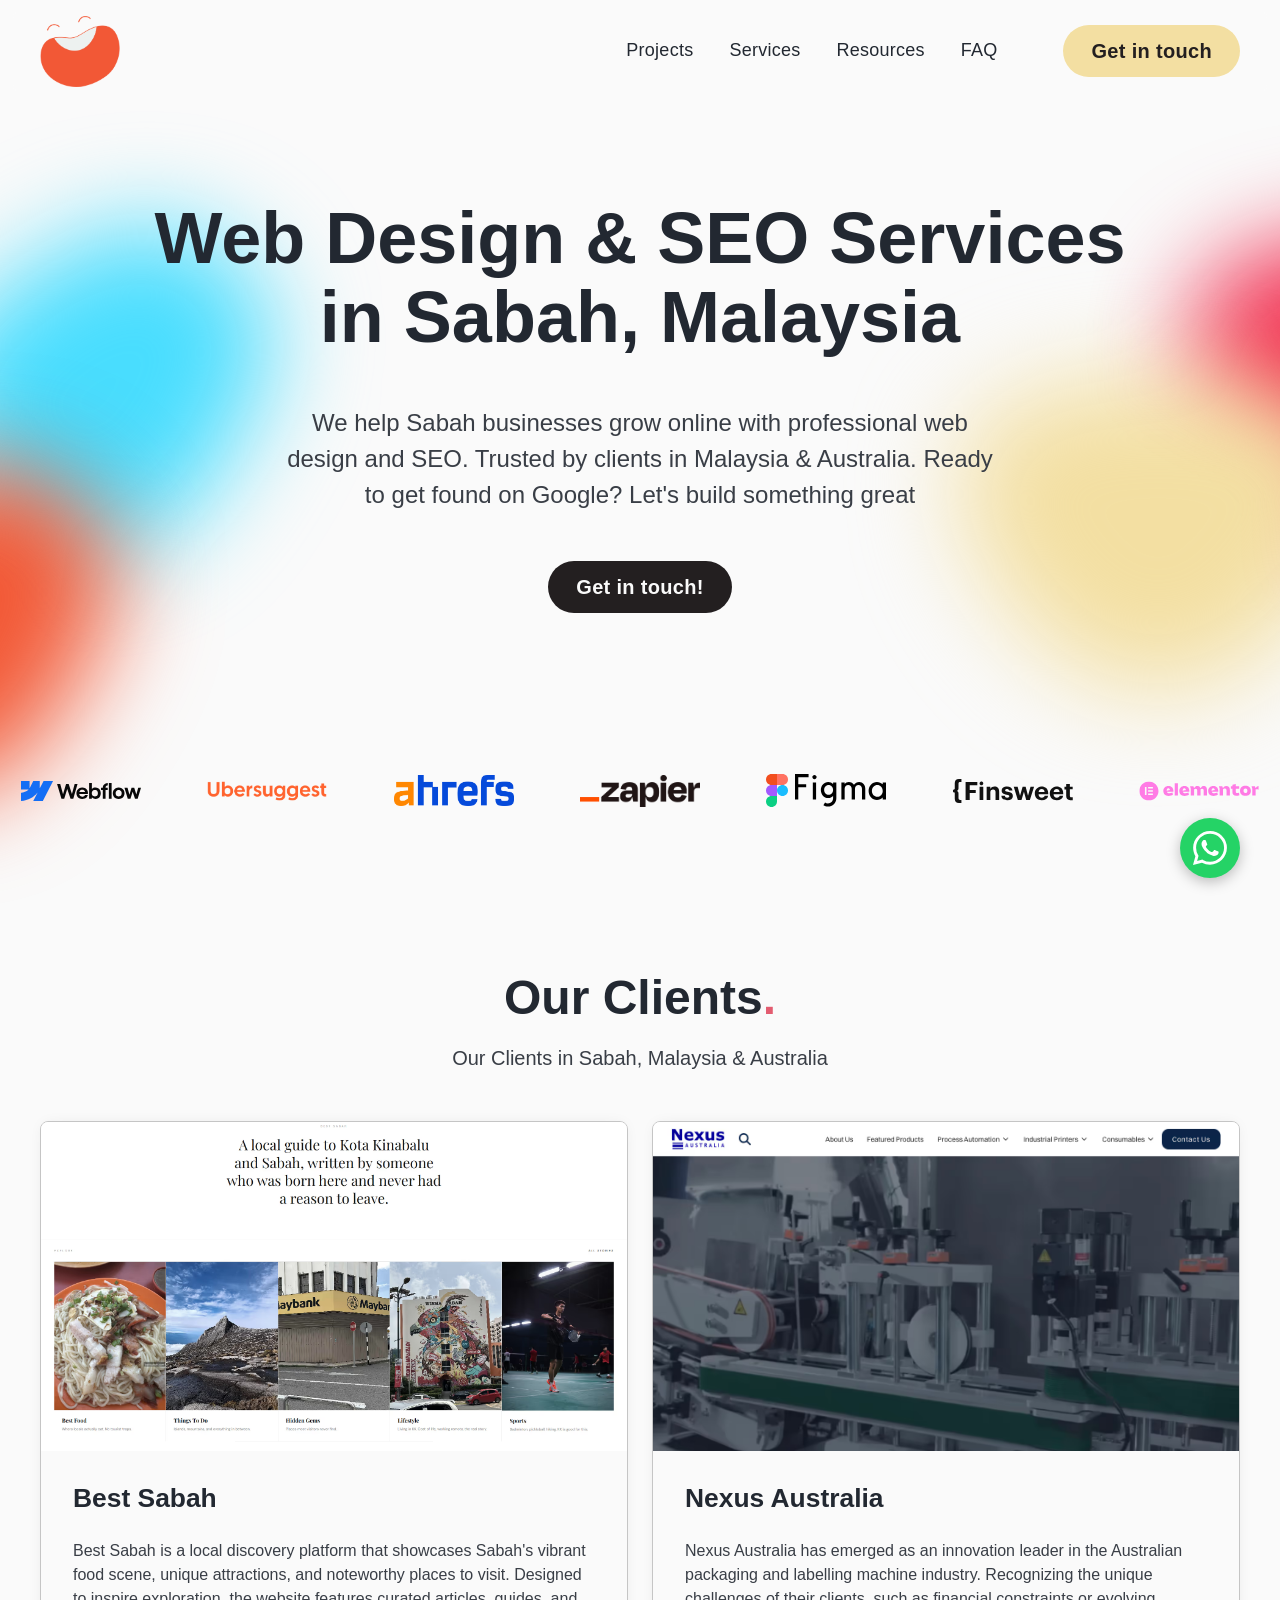
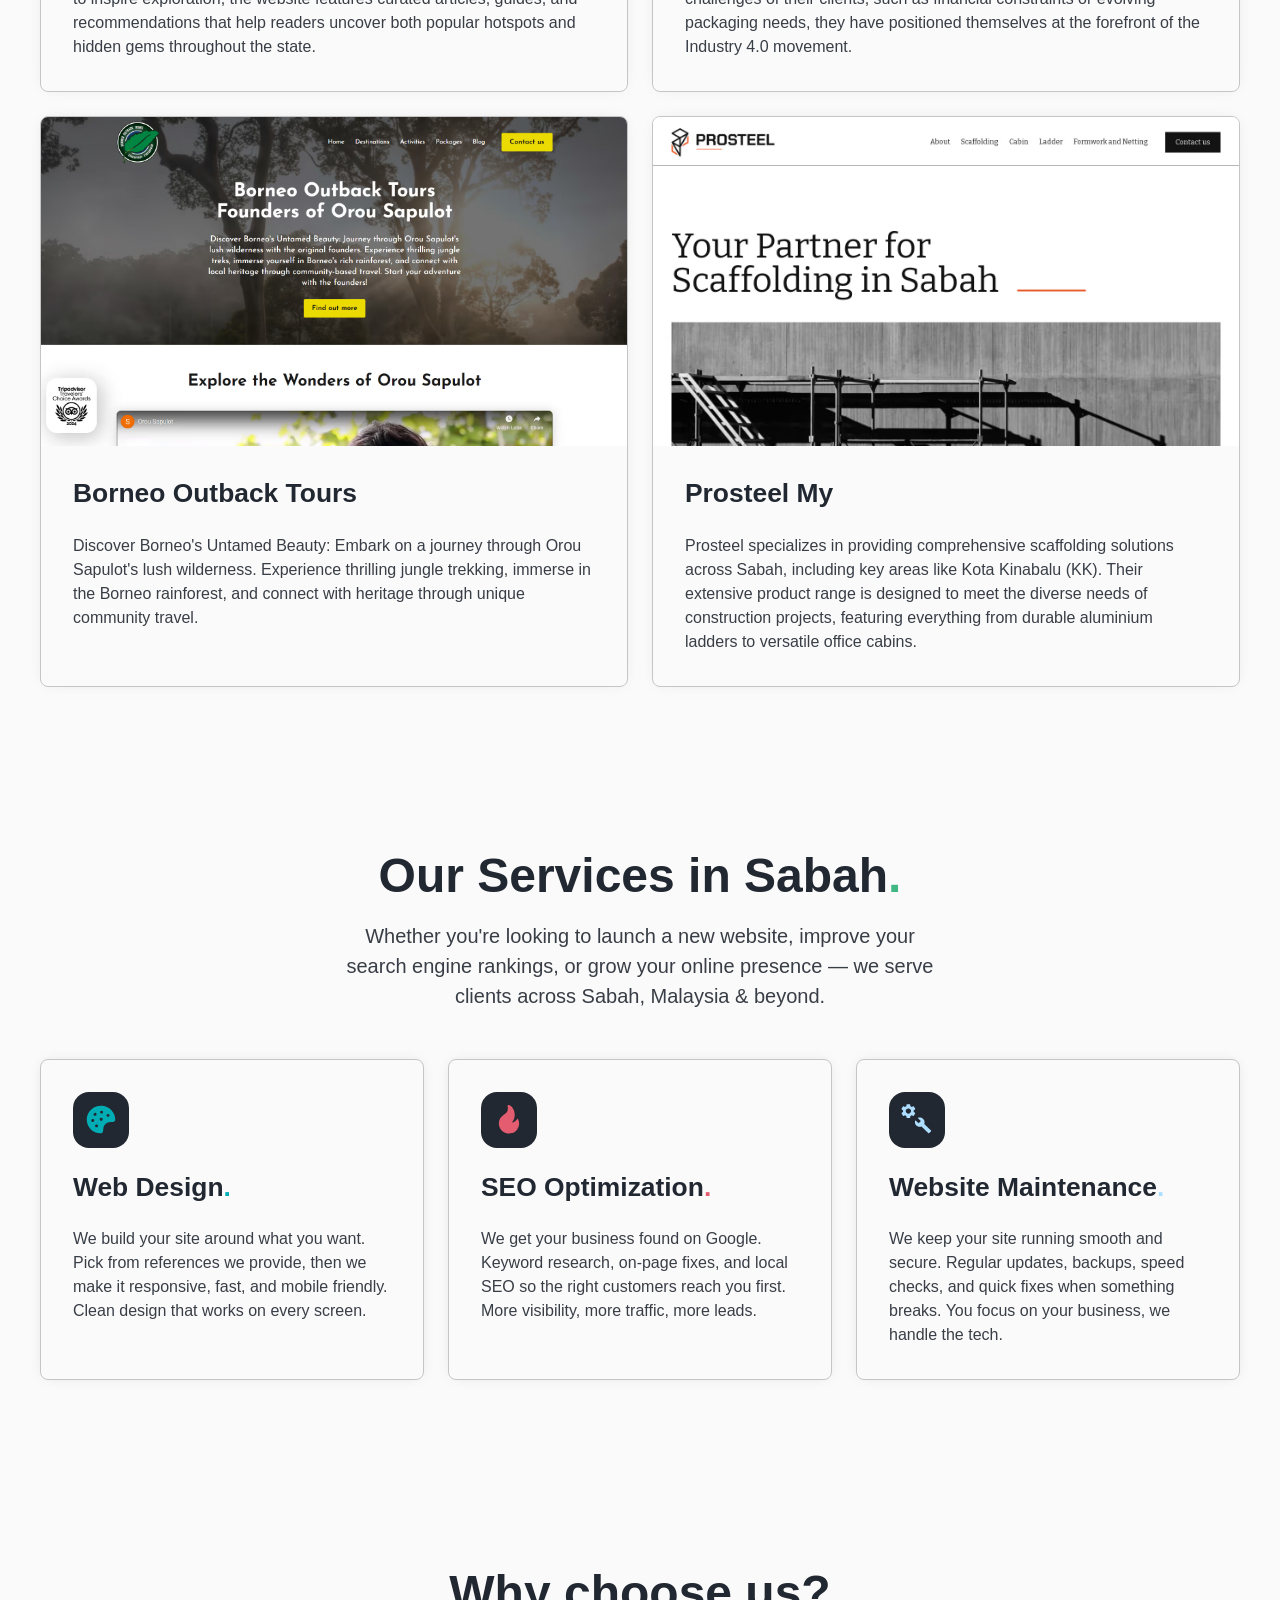
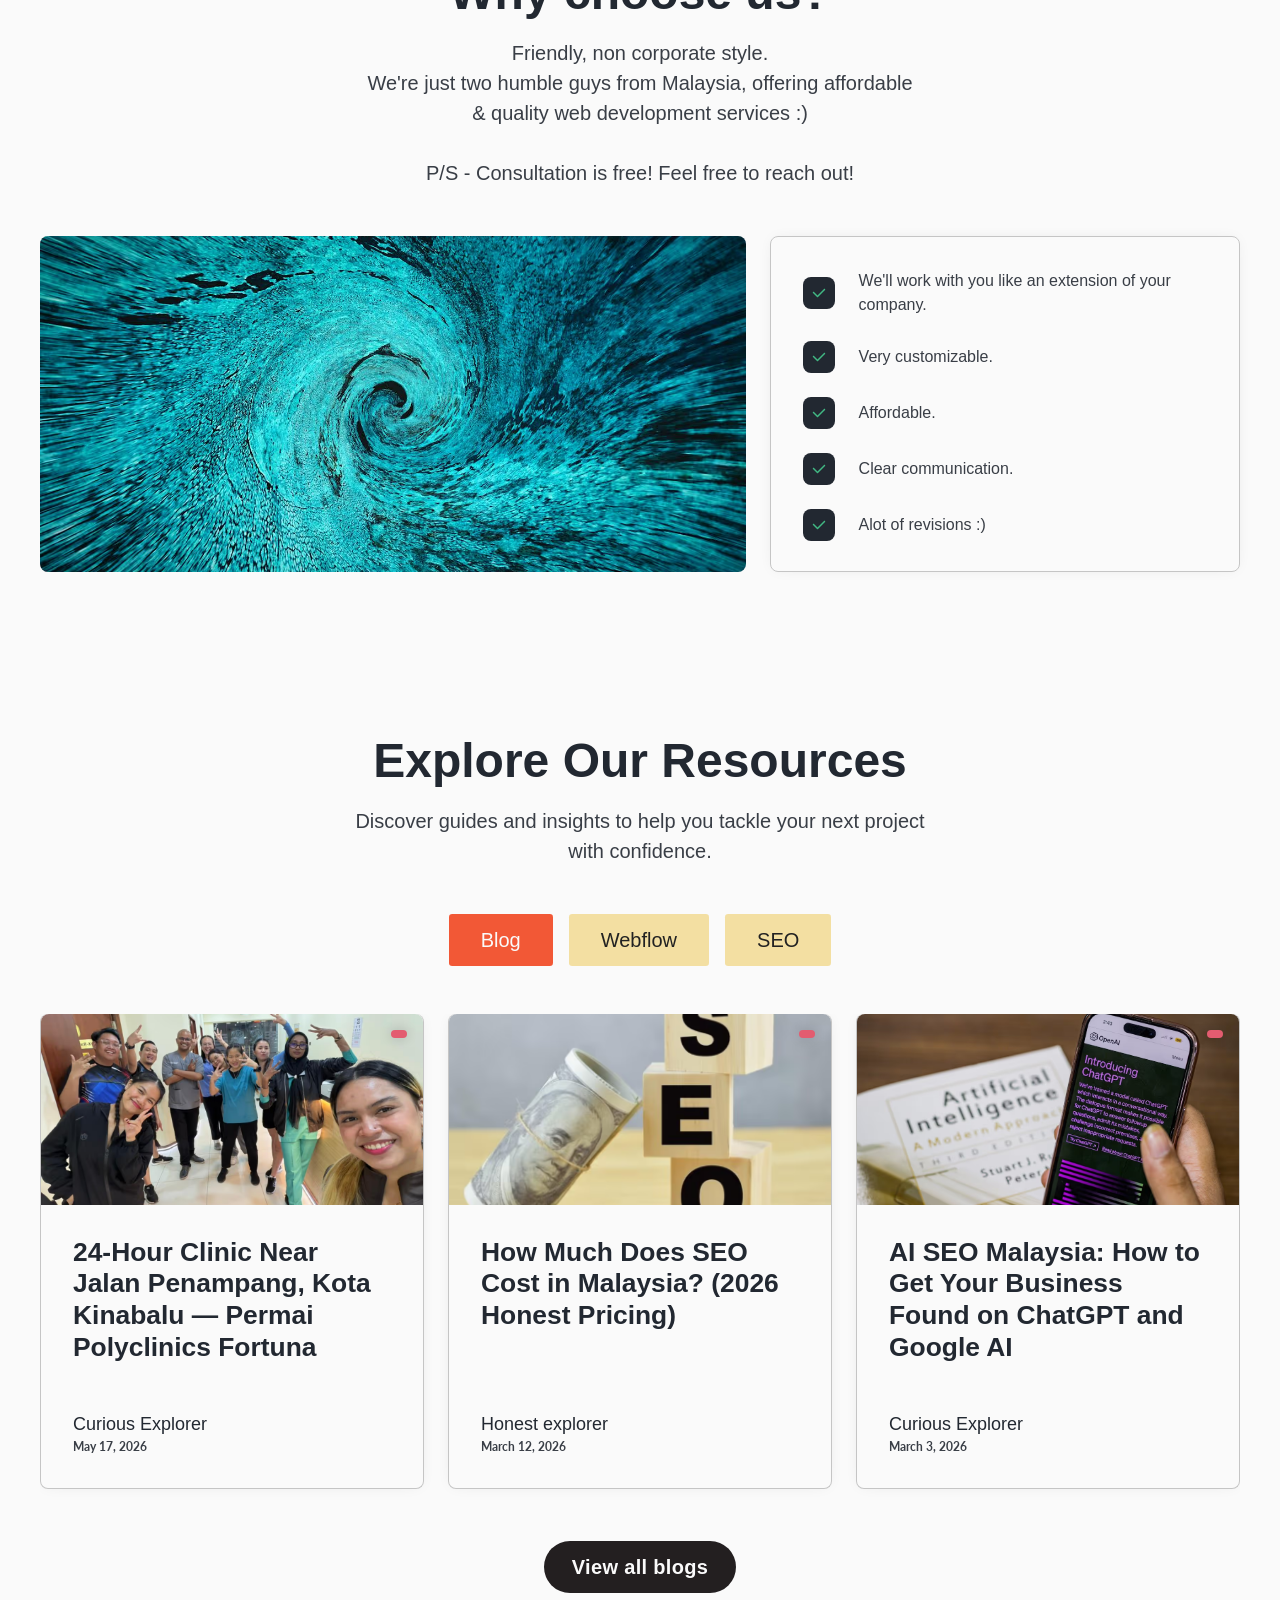
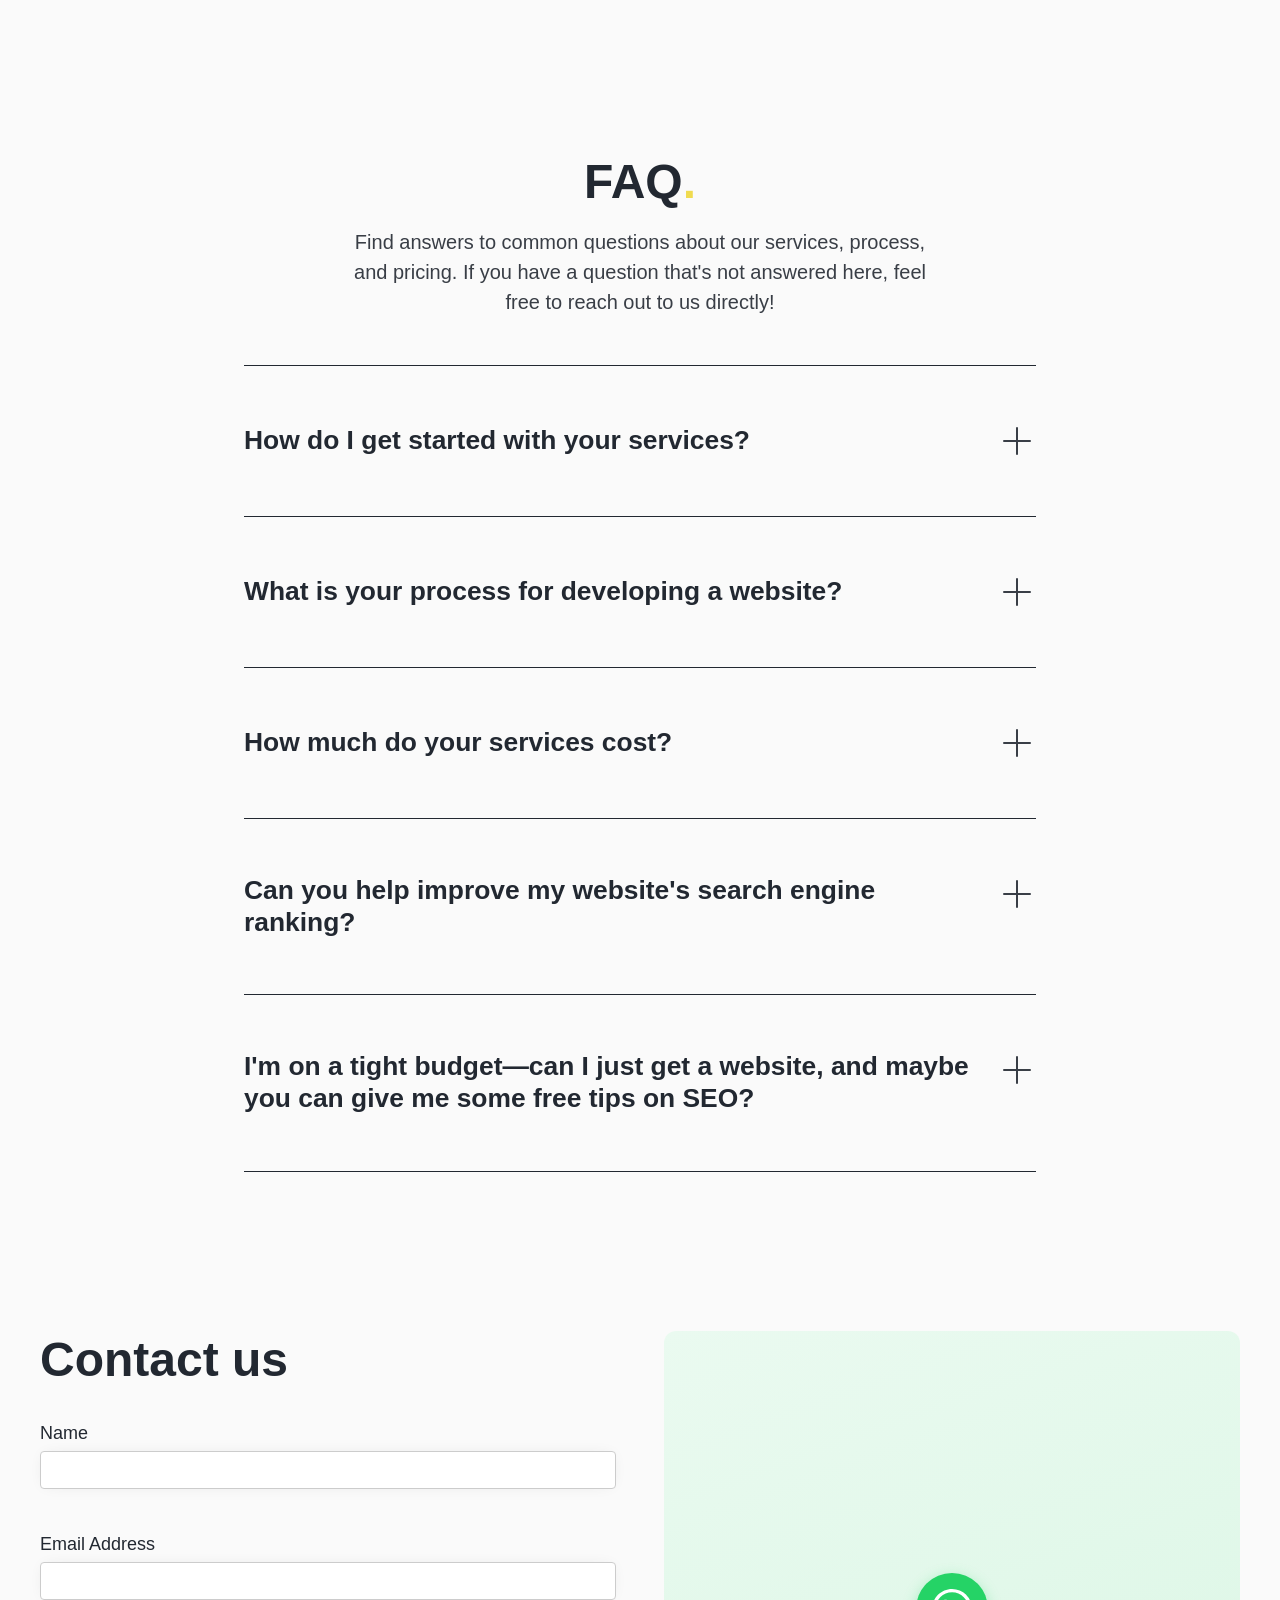
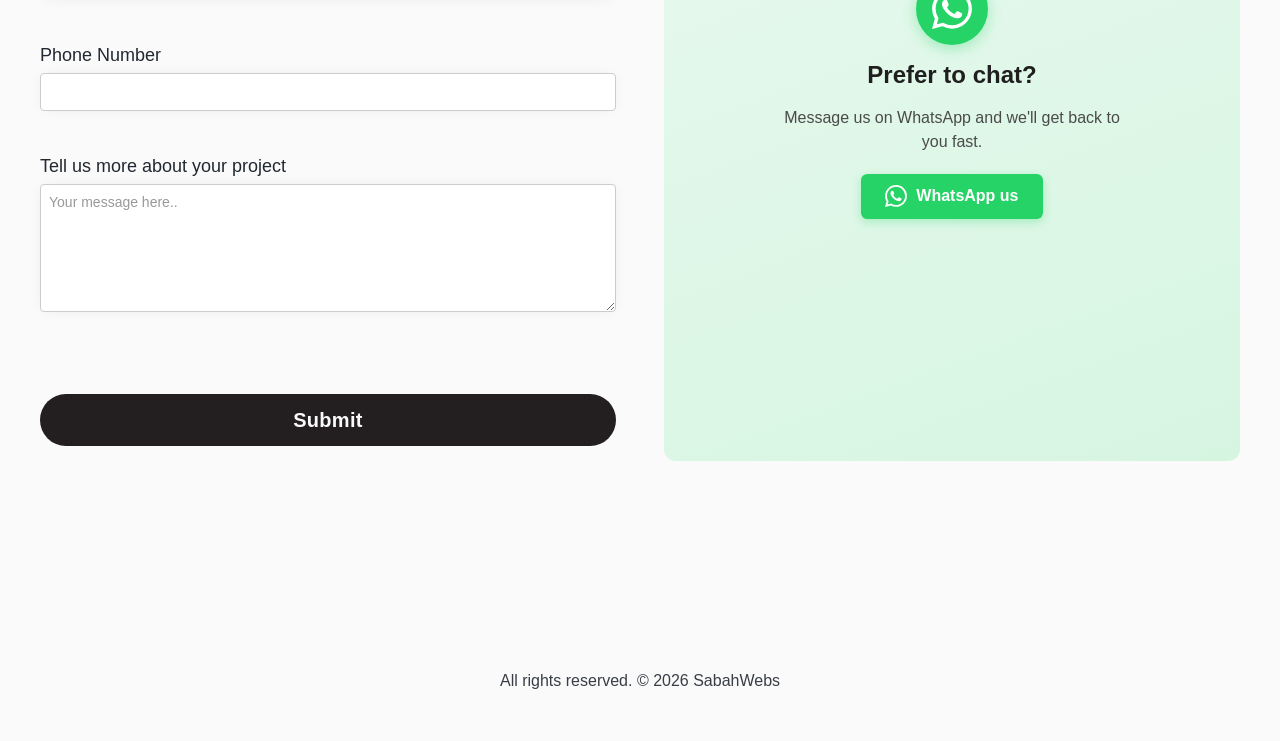
==== index.html @ d3b60dfb "Replace contact photo with WhatsApp panel Swap the image beside the contact form for a WhatsApp us p" ====
<!DOCTYPE html><!-- This site was created in Webflow. https://webflow.com --><!-- Last Published: Mon Jun 08 2026 09:03:59 GMT+0000 (Coordinated Universal Time) --><html data-wf-domain="sabahwebs.com" data-wf-page="6562ebb6332c7603e8b85f65" data-wf-site="6562ebb5332c7603e8b85f32" lang="en"><head><meta charset="utf-8"/><link href="https://cdn.prod.website-files.com" rel="preconnect" crossorigin="anonymous"/><title>Web Design Sabah &amp; SEO Services | SabahWebs</title><meta content="SabahWebs offers professional web design and SEO services in Sabah, Malaysia. We build fast, responsive websites that rank on Google. Get a free quote today!" name="description"/><meta content="Web Design Sabah &amp; SEO Services | SabahWebs" property="og:title"/><meta content="SabahWebs offers professional web design and SEO services in Sabah, Malaysia. We build fast, responsive websites that rank on Google. Get a free quote today!" property="og:description"/><meta content="Web Design Sabah &amp; SEO Services | SabahWebs" name="twitter:title"/><meta content="SabahWebs offers professional web design and SEO services in Sabah, Malaysia. We build fast, responsive websites that rank on Google. Get a free quote today!" name="twitter:description"/><meta property="og:type" content="website"/><meta content="summary_large_image" name="twitter:card"/><meta content="width=device-width, initial-scale=1" name="viewport"/><meta content="Webflow" name="generator"/><link href="cdn.prod.website-files.com/6562ebb5332c7603e8b85f32/css/sabahwebs.webflow.shared.2a67b8713.min.css" rel="stylesheet" type="text/css" crossorigin="anonymous"/><link href="cdn.prod.website-files.com/6562ebb5332c7603e8b85f32/css/sabahwebs.webflow.6562ebb6332c7603e8b85f65.e543b50a4.opt.min.css" rel="stylesheet" type="text/css" crossorigin="anonymous"/><link href="https://fonts.googleapis.com" rel="preconnect"/><link href="https://fonts.gstatic.com" rel="preconnect" crossorigin="anonymous"/><script src="ajax.googleapis.com/ajax/libs/webfont/1.6.26/webfont.js" type="text/javascript"></script><script type="text/javascript">WebFont.load({  google: {    families: ["Lato:100,100italic,300,300italic,400,400italic,700,700italic,900,900italic"]  }});</script><script type="text/javascript">!function(o,c){var n=c.documentElement,t=" w-mod-";n.className+=t+"js",("ontouchstart"in o||o.DocumentTouch&&c instanceof DocumentTouch)&&(n.className+=t+"touch")}(window,document);</script><link href="cdn.prod.website-files.com/6562ebb5332c7603e8b85f32/65f98c4a971701a19fd5c885_Favicon&#32;smiley.png" rel="shortcut icon" type="image/x-icon"/><link href="cdn.prod.website-files.com/6562ebb5332c7603e8b85f32/65f98c4dc77ca5f66a83ffb7_favicon%20webclip.png" rel="apple-touch-icon"/><link href="index.html" rel="canonical"/><script>(function(w,i,g){w[g]=w[g]||[];if(typeof w[g].push=='function')w[g].push.apply(w[g],Array.isArray(i)?i:[i]);})(window,['G-BK1FVF46K5'],'google_tags_first_party');</script><script async="" src="g0lnomhfn3mgNjU2MmViYjUzMzJjNzYwM2U4Yjg1ZjMy/Hp9QuzLnfEq7kR88QewZ9czEzPE"></script><script type="text/javascript">window.dataLayer = window.dataLayer || [];function gtag(){dataLayer.push(arguments);}gtag('set', 'developer_id.dZGVlNj', true);gtag('set', 'developer_id.dYWYxNW', true);gtag('js', new Date());gtag('config', 'G-BK1FVF46K5');</script><script src="https://www.google.com/recaptcha/api.js" type="text/javascript" async defer></script><!-- Google tag (gtag.js) -->
<script async src="www.googletagmanager.com/gtag/js@id=G-BK1FVF46K5"></script>
<script>
  window.dataLayer = window.dataLayer || [];
  function gtag(){dataLayer.push(arguments);}
  gtag('js', new Date());

  gtag('config', 'G-BK1FVF46K5');
</script>

<script src="analytics.ahrefs.com/analytics.js" data-key="+04zze1f2vO4OrjrwTH/7Q" async></script></head><body><div class="page-wrapper background_dark"><div class="global-styles w-embed"><style>

/* Make text look crisper and more legible in all browsers */
body {
  -webkit-font-smoothing: antialiased;
  -moz-osx-font-smoothing: grayscale;
  font-smoothing: antialiased;
  text-rendering: optimizeLegibility;
}

/* Focus state style for keyboard navigation for the focusable elements */
*[tabindex]:focus-visible,
  input[type="file"]:focus-visible {
   outline: 0.125rem solid #4d65ff;
   outline-offset: 0.125rem;
}

/* Get rid of top margin on first element in any rich text element */
.w-richtext > :not(div):first-child, .w-richtext > div:first-child > :first-child {
  margin-top: 0 !important;
}

/* Get rid of bottom margin on last element in any rich text element */
.w-richtext>:last-child, .w-richtext ol li:last-child, .w-richtext ul li:last-child {
	margin-bottom: 0 !important;
}

/* Prevent all click and hover interaction with an element */
.pointer-events-off {
	pointer-events: none;
}

/* Enables all click and hover interaction with an element */
.pointer-events-on {
  pointer-events: auto;
}

/* Create a class of .div-square which maintains a 1:1 dimension of a div */
.div-square::after {
	content: "";
	display: block;
	padding-bottom: 100%;
}

/* Make sure containers never lose their center alignment */
.container-medium,.container-small, .container-large {
	margin-right: auto !important;
  margin-left: auto !important;
}

/* 
Make the following elements inherit typography styles from the parent and not have hardcoded values. 
Important: You will not be able to style for example "All Links" in Designer with this CSS applied.
Uncomment this CSS to use it in the project. Leave this message for future hand-off.
*/
/*
a,
.w-input,
.w-select,
.w-tab-link,
.w-nav-link,
.w-dropdown-btn,
.w-dropdown-toggle,
.w-dropdown-link {
  color: inherit;
  text-decoration: inherit;
  font-size: inherit;
}
*/

/* Apply "..." after 3 lines of text */
.text-style-3lines {
	display: -webkit-box;
	overflow: hidden;
	-webkit-line-clamp: 3;
	-webkit-box-orient: vertical;
}

/* Apply "..." after 2 lines of text */
.text-style-2lines {
	display: -webkit-box;
	overflow: hidden;
	-webkit-line-clamp: 2;
	-webkit-box-orient: vertical;
}

/* Adds inline flex display */
.display-inlineflex {
  display: inline-flex;
}

/* These classes are never overwritten */
.hide {
  display: none !important;
}

@media screen and (max-width: 991px) {
    .hide, .hide-tablet {
        display: none !important;
    }
}
  @media screen and (max-width: 767px) {
    .hide-mobile-landscape{
      display: none !important;
    }
}
  @media screen and (max-width: 479px) {
    .hide-mobile{
      display: none !important;
    }
}
 
.margin-0 {
  margin: 0rem !important;
}
  
.padding-0 {
  padding: 0rem !important;
}

.spacing-clean {
padding: 0rem !important;
margin: 0rem !important;
}

.margin-top {
  margin-right: 0rem !important;
  margin-bottom: 0rem !important;
  margin-left: 0rem !important;
}

.padding-top {
  padding-right: 0rem !important;
  padding-bottom: 0rem !important;
  padding-left: 0rem !important;
}
  
.margin-right {
  margin-top: 0rem !important;
  margin-bottom: 0rem !important;
  margin-left: 0rem !important;
}

.padding-right {
  padding-top: 0rem !important;
  padding-bottom: 0rem !important;
  padding-left: 0rem !important;
}

.margin-bottom {
  margin-top: 0rem !important;
  margin-right: 0rem !important;
  margin-left: 0rem !important;
}

.padding-bottom {
  padding-top: 0rem !important;
  padding-right: 0rem !important;
  padding-left: 0rem !important;
}

.margin-left {
  margin-top: 0rem !important;
  margin-right: 0rem !important;
  margin-bottom: 0rem !important;
}
  
.padding-left {
  padding-top: 0rem !important;
  padding-right: 0rem !important;
  padding-bottom: 0rem !important;
}
  
.margin-horizontal {
  margin-top: 0rem !important;
  margin-bottom: 0rem !important;
}

.padding-horizontal {
  padding-top: 0rem !important;
  padding-bottom: 0rem !important;
}

.margin-vertical {
  margin-right: 0rem !important;
  margin-left: 0rem !important;
}
  
.padding-vertical {
  padding-right: 0rem !important;
  padding-left: 0rem !important;
}

</style></div><main class="main-wrapper is-relative"><div class="section_navbar"><div data-animation="default" data-collapse="medium" data-duration="400" data-easing="ease" data-easing2="ease" role="banner" class="navbar_component w-nav"><div class="container-large"><div class="padding-section-small is-nav"><div class="navbar_wrapper"><a href="index.html" aria-current="page" class="hero_logo-link w-nav-brand w--current"><img src="cdn.prod.website-files.com/6562ebb5332c7603e8b85f32/65f9888a6f04cf4d038fda87_Happy&#32;codes&#32;smiley.png" loading="lazy" alt=""/></a><nav role="navigation" class="navbar_menu-wrapper w-nav-menu"><ul role="list" class="nav_menu w-list-unstyled"><li><a href="#projects" class="nav-link">Projects</a></li><li><a href="#services" class="nav-link">Services</a><a href="#resources" class="nav-link">Resources</a></li><li><a href="#faq" class="nav-link">FAQ</a></li><li class="mobile-margin-top-10"><div class="nav-button-wrapper"><a href="#contact-form" class="button is-secondary w-button">Get in touch</a></div></li></ul></nav><div class="menu-button w-nav-button"><div class="icon w-icon-nav-menu"></div></div></div></div></div></div></div><div class="page_background"><img src="cdn.prod.website-files.com/6562ebb5332c7603e8b85f32/65f9949c6326d93f5f4011f4_Blob&#32;blue&#32;2.svg" loading="lazy" alt="" class="hero_blob-left-primary"/><img src="cdn.prod.website-files.com/6562ebb5332c7603e8b85f32/65f98f014d1647d44eef6887_Blob&#32;primary&#32;2.svg" loading="lazy" alt="" class="hero_blob-left-dark"/><img src="cdn.prod.website-files.com/6562ebb5332c7603e8b85f32/65f9959ced2fb160c545ac6e_Blob&#32;red&#32;1.svg" loading="lazy" alt="" class="hero_blob-right-primary"/><img src="cdn.prod.website-files.com/6562ebb5332c7603e8b85f32/65f98f0100dd7729f0f1e492_Blob&#32;light&#32;1.svg" loading="lazy" alt="" class="hero_blob-right-dark"/></div><section class="section_hero"><div class="padding-global"><div class="container-large"><div class="padding-section-large is-hero"><div class="hero_component"><h1 class="max-width-xlarge">Web Design &amp; SEO Services in Sabah, Malaysia</h1><p class="max-width-large text-size-large">We help Sabah businesses grow online with professional web design and SEO. Trusted by clients in Malaysia &amp; Australia. Ready to get found on Google? Let&#x27;s build something great</p><a href="index.html#contact-form" class="button w-button">Get in touch!</a></div></div></div></div></section><section class="section_logo"><div class="marquee"><div class="logo_component scroll"><img src="cdn.prod.website-files.com/6562ebb5332c7603e8b85f32/65aba2867aa1e2b14f322261_Webflow.svg" loading="lazy" alt="" class="logo_image"/><img src="cdn.prod.website-files.com/6562ebb5332c7603e8b85f32/65aba286623b9882c11b9576_Ubersuggest.avif" loading="lazy" alt="" class="logo_image"/><img src="cdn.prod.website-files.com/6562ebb5332c7603e8b85f32/65aba286b40149fec35f80ec_ahrefs.avif" loading="lazy" alt="" class="logo_image"/><img src="cdn.prod.website-files.com/6562ebb5332c7603e8b85f32/65aba286fe72c2b693fe05b9_Zapier.png" loading="lazy" alt="" class="logo_image"/><img src="cdn.prod.website-files.com/6562ebb5332c7603e8b85f32/65aba286cef6a2cfc7bb1729_Figma.svg" loading="lazy" alt="" class="logo_image"/><img src="cdn.prod.website-files.com/6562ebb5332c7603e8b85f32/65aba2869149f3d14e7441e9_Finsweet.svg" loading="lazy" alt="" class="logo_image"/><img src="cdn.prod.website-files.com/6562ebb5332c7603e8b85f32/670d240f9131d2fd0d09d045_Elementor.svg" loading="lazy" alt="" class="logo_image"/></div><div class="logo_component scroll"><img src="cdn.prod.website-files.com/6562ebb5332c7603e8b85f32/65aba2867aa1e2b14f322261_Webflow.svg" loading="lazy" alt="" class="logo_image"/><img src="cdn.prod.website-files.com/6562ebb5332c7603e8b85f32/65aba286623b9882c11b9576_Ubersuggest.avif" loading="lazy" alt="" class="logo_image"/><img src="cdn.prod.website-files.com/6562ebb5332c7603e8b85f32/65aba286b40149fec35f80ec_ahrefs.avif" loading="lazy" alt="" class="logo_image"/><img src="cdn.prod.website-files.com/6562ebb5332c7603e8b85f32/65aba286fe72c2b693fe05b9_Zapier.png" loading="lazy" alt="" class="logo_image"/><img src="cdn.prod.website-files.com/6562ebb5332c7603e8b85f32/65aba286cef6a2cfc7bb1729_Figma.svg" loading="lazy" alt="" class="logo_image"/><img src="cdn.prod.website-files.com/6562ebb5332c7603e8b85f32/65aba2869149f3d14e7441e9_Finsweet.svg" loading="lazy" alt="" class="logo_image"/><img src="cdn.prod.website-files.com/6562ebb5332c7603e8b85f32/670d240f9131d2fd0d09d045_Elementor.svg" loading="lazy" alt="" class="logo_image"/></div><div class="w-embed"><style>
@keyframes scroll {
  from {
    transform: translateX(0);
  }
  to {
    transform: translateX(calc(-100% - 1.5rem));
  }
}

.scroll {
  animation: scroll 40s linear infinite;
}

.reverse {
  animation-direction: reverse;
}

</style></div></div></section><section id="projects" class="section_projects"><div class="padding-global"><div class="container-large"><div class="padding-section-large"><div class="projects_component"><div class="heading_component"><h2>Our Clients<span class="text_accent is-seo">.</span></h2><p class="text-size-medium">Our Clients in Sabah, Malaysia &amp; Australia</p></div><div class="w-dyn-list"><div role="list" class="projects_grid w-dyn-items"><div role="listitem" class="w-dyn-item"><div class="projects_grid-item"><img alt="" loading="lazy" src="cdn.prod.website-files.com/65a239ffb52f089cc129d953/6a238607949fc39a35de1307_Best&#32;Sabah&#32;-&#32;A&#32;local&#32;guide&#32;to&#32;Kota&#32;Kinabalu&#32;and&#32;Sabah.avif" sizes="100vw" srcset="cdn.prod.website-files.com/65a239ffb52f089cc129d953/6a238607949fc39a35de1307_Best&#32;Sabah&#32;-&#32;A&#32;local&#32;guide&#32;to&#32;Kota&#32;Kinabalu&#32;and&#32;Sabah-p-500.avif 500w, cdn.prod.website-files.com/65a239ffb52f089cc129d953/6a238607949fc39a35de1307_Best&#32;Sabah&#32;-&#32;A&#32;local&#32;guide&#32;to&#32;Kota&#32;Kinabalu&#32;and&#32;Sabah-p-800.avif 800w, cdn.prod.website-files.com/65a239ffb52f089cc129d953/6a238607949fc39a35de1307_Best&#32;Sabah&#32;-&#32;A&#32;local&#32;guide&#32;to&#32;Kota&#32;Kinabalu&#32;and&#32;Sabah-p-1080.avif 1080w, cdn.prod.website-files.com/65a239ffb52f089cc129d953/6a238607949fc39a35de1307_Best&#32;Sabah&#32;-&#32;A&#32;local&#32;guide&#32;to&#32;Kota&#32;Kinabalu&#32;and&#32;Sabah.avif 1920w" class="projects_image"/><div class="projects_grid-content"><div class="projects_tag-wrapper"><div class="w-dyn-list"><div class="w-dyn-empty"><div>No items found.</div></div></div></div><h3>Best Sabah</h3><p>Best Sabah is a local discovery platform that showcases Sabah&#x27;s vibrant food scene, unique attractions, and noteworthy places to visit. Designed to inspire exploration, the website features curated articles, guides, and recommendations that help readers uncover both popular hotspots and hidden gems throughout the state.</p><a href="https://bestsabah.com/" target="_blank" class="link-block w-inline-block"></a></div></div></div><div role="listitem" class="w-dyn-item"><div class="projects_grid-item"><img alt="" loading="lazy" src="cdn.prod.website-files.com/65a239ffb52f089cc129d953/65a23b995c518b24c4354855_Filling&#32;&amp;&#32;Labelling&#32;Machines&#32;-&#32;Nexus&#32;Australia&#32;(1).avif" sizes="100vw" srcset="cdn.prod.website-files.com/65a239ffb52f089cc129d953/65a23b995c518b24c4354855_Filling&#32;&amp;&#32;Labelling&#32;Machines&#32;-&#32;Nexus&#32;Australia&#32;(1)-p-500.avif 500w, cdn.prod.website-files.com/65a239ffb52f089cc129d953/65a23b995c518b24c4354855_Filling&#32;&amp;&#32;Labelling&#32;Machines&#32;-&#32;Nexus&#32;Australia&#32;(1).avif 1366w" class="projects_image"/><div class="projects_grid-content"><div class="projects_tag-wrapper"><div class="w-dyn-list"><div role="list" class="projects_tag-wrapper w-dyn-items"><div style="background-color:hsla(153.27731092436974, 54.96%, 65.96%, 1.00)" role="listitem" class="projects_tag w-dyn-item"><div>Web Design</div></div><div style="background-color:hsla(240.7792207792208, 100.00%, 89.96%, 1.00)" role="listitem" class="projects_tag w-dyn-item"><div>Webflow</div></div><div style="background-color:#aedeff" role="listitem" class="projects_tag w-dyn-item"><div>Content Management System</div></div><div style="background-color:hsla(351.1111111111111, 94.34%, 76.42%, 1.00)" role="listitem" class="projects_tag w-dyn-item"><div>Search Engine Optimization</div></div></div></div></div><h3>Nexus Australia</h3><p>Nexus Australia has emerged as an innovation leader in the Australian packaging and labelling machine industry. Recognizing the unique challenges of their clients, such as financial constraints or evolving packaging needs, they have positioned themselves at the forefront of the Industry 4.0 movement.</p><a href="https://www.nexusaustralia.com.au/" target="_blank" class="link-block w-inline-block"></a></div></div></div><div role="listitem" class="w-dyn-item"><div class="projects_grid-item"><img alt="" loading="lazy" src="cdn.prod.website-files.com/65a239ffb52f089cc129d953/66b376ab4a4981a9c3a65ae3_Orou&#32;Sapulot.avif" sizes="100vw" srcset="cdn.prod.website-files.com/65a239ffb52f089cc129d953/66b376ab4a4981a9c3a65ae3_Orou&#32;Sapulot-p-500.avif 500w, cdn.prod.website-files.com/65a239ffb52f089cc129d953/66b376ab4a4981a9c3a65ae3_Orou&#32;Sapulot-p-800.avif 800w, cdn.prod.website-files.com/65a239ffb52f089cc129d953/66b376ab4a4981a9c3a65ae3_Orou&#32;Sapulot-p-1080.avif 1080w, cdn.prod.website-files.com/65a239ffb52f089cc129d953/66b376ab4a4981a9c3a65ae3_Orou&#32;Sapulot.avif 1862w" class="projects_image"/><div class="projects_grid-content"><div class="projects_tag-wrapper"><div class="w-dyn-list"><div role="list" class="projects_tag-wrapper w-dyn-items"><div style="background-color:hsla(153.27731092436974, 54.96%, 65.96%, 1.00)" role="listitem" class="projects_tag w-dyn-item"><div>Web Design</div></div><div style="background-color:hsla(240.7792207792208, 100.00%, 89.96%, 1.00)" role="listitem" class="projects_tag w-dyn-item"><div>Webflow</div></div><div style="background-color:#aedeff" role="listitem" class="projects_tag w-dyn-item"><div>Content Management System</div></div><div style="background-color:hsla(351.1111111111111, 94.34%, 76.42%, 1.00)" role="listitem" class="projects_tag w-dyn-item"><div>Search Engine Optimization</div></div></div></div></div><h3>Borneo Outback Tours</h3><p>Discover Borneo&#x27;s Untamed Beauty: Embark on a journey through Orou Sapulot&#x27;s lush wilderness. Experience thrilling jungle trekking, immerse in the Borneo rainforest, and connect with heritage through unique community travel. </p><a href="https://www.borneo.tours/" target="_blank" class="link-block w-inline-block"></a></div></div></div><div role="listitem" class="w-dyn-item"><div class="projects_grid-item"><img alt="" loading="lazy" src="cdn.prod.website-files.com/65a239ffb52f089cc129d953/65a23b903f4905c000a7b9b4_Best&#32;Scaffolding&#32;Solutions&#32;in&#32;Sabah&#32;_&#32;ProSteel&#32;Sdn&#32;Bhd.avif" sizes="100vw" srcset="cdn.prod.website-files.com/65a239ffb52f089cc129d953/65a23b903f4905c000a7b9b4_Best&#32;Scaffolding&#32;Solutions&#32;in&#32;Sabah&#32;_&#32;ProSteel&#32;Sdn&#32;Bhd-p-500.avif 500w, cdn.prod.website-files.com/65a239ffb52f089cc129d953/65a23b903f4905c000a7b9b4_Best&#32;Scaffolding&#32;Solutions&#32;in&#32;Sabah&#32;_&#32;ProSteel&#32;Sdn&#32;Bhd.avif 1366w" class="projects_image"/><div class="projects_grid-content"><div class="projects_tag-wrapper"><div class="w-dyn-list"><div role="list" class="projects_tag-wrapper w-dyn-items"><div style="background-color:hsla(153.27731092436974, 54.96%, 65.96%, 1.00)" role="listitem" class="projects_tag w-dyn-item"><div>Web Design</div></div><div style="background-color:hsla(240.7792207792208, 100.00%, 89.96%, 1.00)" role="listitem" class="projects_tag w-dyn-item"><div>Webflow</div></div><div style="background-color:#aedeff" role="listitem" class="projects_tag w-dyn-item"><div>Content Management System</div></div><div style="background-color:hsla(351.1111111111111, 94.34%, 76.42%, 1.00)" role="listitem" class="projects_tag w-dyn-item"><div>Search Engine Optimization</div></div></div></div></div><h3>Prosteel My</h3><p>Prosteel specializes in providing comprehensive scaffolding solutions across Sabah, including key areas like Kota Kinabalu (KK). Their extensive product range is designed to meet the diverse needs of construction projects, featuring everything from durable aluminium ladders to versatile office cabins. </p><a href="https://www.prosteelmy.com/" target="_blank" class="link-block w-inline-block"></a></div></div></div></div></div></div></div></div></div></section><section class="section_services"><div id="services" class="scroll_section is-services"></div><div class="padding-global"><div class="container-large"><div class="services-component"><div class="heading_component"><h2><span class="text_underline">Our Services in Sabah</span><span class="text_accent is-development">.</span></h2><p class="text-size-medium">Whether you&#x27;re looking to launch a new website, improve your search engine rankings, or grow your online presence — we serve clients across Sabah, Malaysia &amp; beyond.</p></div><div class="services_grid"><div id="w-node-_74aa9d56-db06-911a-b8fb-863b95f0f730-e8b85f65" class="services_grid-item"><div class="services_grid-image-wrapper"><img src="cdn.prod.website-files.com/6562ebb5332c7603e8b85f32/65a2aebf8eaf80a644e54c4e_basil_design.svg" loading="lazy" alt="Web design icon" class="services_grid-image"/></div><h3>Web Design<span class="text_accent is-design">.</span></h3><p>We build your site around what you want. Pick from references we provide, then we make it responsive, fast, and mobile friendly. Clean design that works on every screen.</p></div><div id="w-node-e3126f29-c07b-e0b5-70d5-5aaa0eb01d32-e8b85f65" class="services_grid-item"><div class="services_grid-image-wrapper"><img src="cdn.prod.website-files.com/6562ebb5332c7603e8b85f32/659d6414d65a75ed1814f31a_basil_fire-solid.svg" loading="lazy" alt="SEO optimization icon" class="services_grid-image"/></div><h3>SEO Optimization<span class="text_accent is-seo">.</span></h3><p>We get your business found on Google. Keyword research, on-page fixes, and local SEO so the right customers reach you first. More visibility, more traffic, more leads.</p></div><div id="w-node-_38f2a5ba-0b66-10cf-df3a-02cabc3c95f4-e8b85f65" class="services_grid-item"><div class="services_grid-image-wrapper"><img src="cdn.prod.website-files.com/6562ebb5332c7603e8b85f32/wrench-gear.svg" loading="lazy" alt="Website maintenance icon" class="services_grid-image"/></div><h3>Website Maintenance<span class="text_accent is-maintenance">.</span></h3><p>We keep your site running smooth and secure. Regular updates, backups, speed checks, and quick fixes when something breaks. You focus on your business, we handle the tech.</p></div></div></div></div></div></section><section class="section_feature"><div class="padding-global"><div class="container-large"><div class="padding-section-large"><div class="feature_component"><div class="heading_component"><h2>Why choose us?</h2><p class="text-size-medium">Friendly, non corporate style. <br/>We&#x27;re just two humble guys from Malaysia, offering affordable &amp; quality web development services :)<br/><br/>P/S - Consultation is free! Feel free to reach out!</p></div><div class="feature_grid"><div id="w-node-_2c045a14-aeed-716c-8c88-ab1f521eff61-e8b85f65" class="feature_image-wrapper"><img src="cdn.prod.website-files.com/6562ebb5332c7603e8b85f32/65abcf9423c622ffe69fbb18_Feature.avif" loading="lazy" sizes="100vw" srcset="cdn.prod.website-files.com/6562ebb5332c7603e8b85f32/65abcf9423c622ffe69fbb18_Feature-p-500.avif 500w, cdn.prod.website-files.com/6562ebb5332c7603e8b85f32/65abcf9423c622ffe69fbb18_Feature-p-800.avif 800w, cdn.prod.website-files.com/6562ebb5332c7603e8b85f32/65abcf9423c622ffe69fbb18_Feature.avif 1280w" alt="" class="image_cover"/></div><div id="w-node-_8dc70d4d-2b07-448c-448f-63fc76dbcd8d-e8b85f65" class="feature_content-wrapper"><div class="feature_content"><div class="feature_content-icon-wrapper"><img src="cdn.prod.website-files.com/6562ebb5332c7603e8b85f32/65abd1ea3654c86da08b7198_Basil_check-solid.svg" loading="lazy" alt="" class="feature_icon"/></div><p>We&#x27;ll work with you like an extension of your company.</p></div><div class="feature_content"><div class="feature_content-icon-wrapper"><img src="cdn.prod.website-files.com/6562ebb5332c7603e8b85f32/65abd1ea3654c86da08b7198_Basil_check-solid.svg" loading="lazy" alt="" class="feature_icon"/></div><p>Very customizable.</p></div><div class="feature_content"><div class="feature_content-icon-wrapper"><img src="cdn.prod.website-files.com/6562ebb5332c7603e8b85f32/65abd1ea3654c86da08b7198_Basil_check-solid.svg" loading="lazy" alt="" class="feature_icon"/></div><p>Affordable.</p></div><div class="feature_content"><div class="feature_content-icon-wrapper"><img src="cdn.prod.website-files.com/6562ebb5332c7603e8b85f32/65abd1ea3654c86da08b7198_Basil_check-solid.svg" loading="lazy" alt="" class="feature_icon"/></div><p>Clear communication.</p></div><div class="feature_content"><div class="feature_content-icon-wrapper"><img src="cdn.prod.website-files.com/6562ebb5332c7603e8b85f32/65abd1ea3654c86da08b7198_Basil_check-solid.svg" loading="lazy" alt="" class="feature_icon"/></div><p>Alot of revisions :)</p></div></div></div></div></div></div></div></section><section class="section_resources"><div id="resources" class="scroll_section is-services"></div><div class="padding-global"><div class="container-large"><div class="padding-section-large padding-top-0"><div class="resources_component"><div class="heading_component"><h2>Explore Our Resources</h2><p class="text-size-medium">Discover guides and insights to help you tackle your next project with confidence.<br/></p></div><div class="resources_content"><div data-current="Tab 1" data-easing="ease" data-duration-in="300" data-duration-out="100" class="resource_content-tab w-tabs"><div class="tabs-menu w-tab-menu"><a data-w-tab="Tab 1" class="resource_tab-link w-inline-block w-tab-link w--current"><div>Blog</div></a><a data-w-tab="Tab 3" class="resource_tab-link w-inline-block w-tab-link"><div>Webflow</div></a><a data-w-tab="Tab 4" class="resource_tab-link w-inline-block w-tab-link"><div>SEO</div></a></div><div class="w-tab-content"><div data-w-tab="Tab 1" class="resource_tab-pane w-tab-pane w--tab-active"><div class="blog_grid"><div class="w-dyn-list"><div role="list" class="collection-list w-dyn-items"><div role="listitem" class="w-dyn-item"><a href="blog/24-hour-clinic-jalan-penampang-kota-kinabalu.html" target="_blank" class="blog_grid-item w-inline-block"><img alt="" loading="lazy" src="cdn.prod.website-files.com/65a239ffb52f089cc129d953/6a09539cd925870ce979715a_permai&#32;fortuna&#32;staffs&#32;and&#32;doctor.avif" sizes="100vw" srcset="cdn.prod.website-files.com/65a239ffb52f089cc129d953/6a09539cd925870ce979715a_permai&#32;fortuna&#32;staffs&#32;and&#32;doctor-p-500.avif 500w, cdn.prod.website-files.com/65a239ffb52f089cc129d953/6a09539cd925870ce979715a_permai&#32;fortuna&#32;staffs&#32;and&#32;doctor.avif 1080w" class="blog_image"/><div class="blog_grid-content"><div class="blog_tag is-card"><div class="w-dyn-bind-empty"></div></div><div class="blog_grid-contents"><h3>24-Hour Clinic Near Jalan Penampang, Kota Kinabalu — Permai Polyclinics Fortuna</h3><div class="spacer-small"></div><p class="blog_description w-dyn-bind-empty"></p></div><div class="testimonials_name-wrapper"><div class="testimonials_name">Curious Explorer</div><div class="testimonials_position">May 17, 2026</div></div></div></a></div><div role="listitem" class="w-dyn-item"><a href="blog/how-much-does-seo-cost-in-malaysia.html" target="_blank" class="blog_grid-item w-inline-block"><img alt="a roll of american currency with SEO blocks" loading="lazy" src="cdn.prod.website-files.com/65a239ffb52f089cc129d953/69b28dd158a19a15ff9f8065_WhatsApp&#32;Image&#32;2026-03-12&#32;at&#32;5.56.20&#32;PM.avif" class="blog_image"/><div class="blog_grid-content"><div class="blog_tag is-card"><div class="w-dyn-bind-empty"></div></div><div class="blog_grid-contents"><h3>How Much Does SEO Cost in Malaysia? (2026 Honest Pricing)</h3><div class="spacer-small"></div><p class="blog_description w-dyn-bind-empty"></p></div><div class="testimonials_name-wrapper"><div class="testimonials_name">Honest explorer</div><div class="testimonials_position">March 12, 2026</div></div></div></a></div><div role="listitem" class="w-dyn-item"><a href="blog/ai-seo-malaysia.html" target="_blank" class="blog_grid-item w-inline-block"><img alt="" loading="lazy" src="cdn.prod.website-files.com/65a239ffb52f089cc129d953/69a5c23d98396270ef61b57a_artifcial&#32;intelligence&#32;chatgpt.avif" class="blog_image"/><div class="blog_grid-content"><div class="blog_tag is-card"><div class="w-dyn-bind-empty"></div></div><div class="blog_grid-contents"><h3>AI SEO Malaysia: How to Get Your Business Found on ChatGPT and Google AI</h3><div class="spacer-small"></div><p class="blog_description w-dyn-bind-empty"></p></div><div class="testimonials_name-wrapper"><div class="testimonials_name">Curious Explorer</div><div class="testimonials_position">March 3, 2026</div></div></div></a></div><div role="listitem" class="w-dyn-item"><a href="blog/how-long-does-seo-take-to-work-the-honest-answer.html" target="_blank" class="blog_grid-item w-inline-block"><img alt="" loading="lazy" src="cdn.prod.website-files.com/65a239ffb52f089cc129d953/69a5bfcd204700be6c37afd2_seo&#32;scrabble&#32;tiles.avif" sizes="100vw" srcset="cdn.prod.website-files.com/65a239ffb52f089cc129d953/69a5bfcd204700be6c37afd2_seo&#32;scrabble&#32;tiles-p-500.avif 500w, cdn.prod.website-files.com/65a239ffb52f089cc129d953/69a5bfcd204700be6c37afd2_seo&#32;scrabble&#32;tiles.avif 1129w" class="blog_image"/><div class="blog_grid-content"><div class="blog_tag is-card"><div class="w-dyn-bind-empty"></div></div><div class="blog_grid-contents"><h3>How Long Does SEO Take to Work? (The Honest Answer)</h3><div class="spacer-small"></div><p class="blog_description w-dyn-bind-empty"></p></div><div class="testimonials_name-wrapper"><div class="testimonials_name">Happy Explorer</div><div class="testimonials_position">March 3, 2026</div></div></div></a></div><div role="listitem" class="w-dyn-item"><a href="blog/why-your-sabah-business-needs-a-website-in-2026.html" target="_blank" class="blog_grid-item w-inline-block"><img alt="" loading="lazy" src="cdn.prod.website-files.com/65a239ffb52f089cc129d953/69a5bf4bed2761c204b60cc2_business&#32;ads&#32;old&#32;school&#32;website.avif" sizes="100vw" srcset="cdn.prod.website-files.com/65a239ffb52f089cc129d953/69a5bf4bed2761c204b60cc2_business&#32;ads&#32;old&#32;school&#32;website-p-500.avif 500w, cdn.prod.website-files.com/65a239ffb52f089cc129d953/69a5bf4bed2761c204b60cc2_business&#32;ads&#32;old&#32;school&#32;website.avif 1125w" class="blog_image"/><div class="blog_grid-content"><div class="blog_tag is-card"><div class="w-dyn-bind-empty"></div></div><div class="blog_grid-contents"><h3>Why Your Sabah Business Needs a Website in 2026</h3><div class="spacer-small"></div><p class="blog_description w-dyn-bind-empty"></p></div><div class="testimonials_name-wrapper"><div class="testimonials_name">Happy explorer</div><div class="testimonials_position">March 2, 2026</div></div></div></a></div><div role="listitem" class="w-dyn-item"><a href="blog/the-best-scaffolding-in-kota-kinabalu-kk.html" target="_blank" class="blog_grid-item w-inline-block"><img alt="" loading="lazy" src="cdn.prod.website-files.com/65a239ffb52f089cc129d953/69a263d9ba8b7aa4b198b7d2_scaffolding&#32;in&#32;kota&#32;kinabalu.avif" sizes="100vw" srcset="cdn.prod.website-files.com/65a239ffb52f089cc129d953/69a263d9ba8b7aa4b198b7d2_scaffolding&#32;in&#32;kota&#32;kinabalu-p-500.avif 500w, cdn.prod.website-files.com/65a239ffb52f089cc129d953/69a263d9ba8b7aa4b198b7d2_scaffolding&#32;in&#32;kota&#32;kinabalu.avif 676w" class="blog_image"/><div class="blog_grid-content"><div class="blog_tag is-card"><div class="w-dyn-bind-empty"></div></div><div class="blog_grid-contents"><h3>The Best Scaffolding in Kota Kinabalu (KK) &amp; Sabah — Why Contractors Trust ProSteel Sdn Bhd</h3><div class="spacer-small"></div><p class="blog_description w-dyn-bind-empty"></p></div><div class="testimonials_name-wrapper"><div class="testimonials_name">Happy Explorer</div><div class="testimonials_position">January 2, 2026</div></div></div></a></div><div role="listitem" class="w-dyn-item"><a href="blog/what-is-orou-sapulot.html" target="_blank" class="blog_grid-item w-inline-block"><img alt="" loading="lazy" src="cdn.prod.website-files.com/65a239ffb52f089cc129d953/699f33200ca309e55c74a4fe_1692146.avif" sizes="100vw" srcset="cdn.prod.website-files.com/65a239ffb52f089cc129d953/699f33200ca309e55c74a4fe_1692146-p-500.avif 500w, cdn.prod.website-files.com/65a239ffb52f089cc129d953/699f33200ca309e55c74a4fe_1692146-p-800.avif 800w, cdn.prod.website-files.com/65a239ffb52f089cc129d953/699f33200ca309e55c74a4fe_1692146.avif 960w" class="blog_image"/><div class="blog_grid-content"><div class="blog_tag is-card"><div class="w-dyn-bind-empty"></div></div><div class="blog_grid-contents"><h3>What is Orou Sapulot? A Complete Guide for First-Time Visitors</h3><div class="spacer-small"></div><p class="blog_description w-dyn-bind-empty"></p></div><div class="testimonials_name-wrapper"><div class="testimonials_name">Happy Explorer</div><div class="testimonials_position">February 26, 2026</div></div></div></a></div><div role="listitem" class="w-dyn-item"><a href="blog/why-orou-sapulot-is-the-most-important.html" target="_blank" class="blog_grid-item w-inline-block"><img alt="" loading="lazy" src="cdn.prod.website-files.com/65a239ffb52f089cc129d953/699e38e783c33d4c166ba50b_7601702.avif" class="blog_image"/><div class="blog_grid-content"><div class="blog_tag is-card"><div class="w-dyn-bind-empty"></div></div><div class="blog_grid-contents"><h3>Why Orou Sapulot is the Most Important Tourism Project in Sabah Right Now</h3><div class="spacer-small"></div><p class="blog_description w-dyn-bind-empty"></p></div><div class="testimonials_name-wrapper"><div class="testimonials_name">Happy Explorer</div><div class="testimonials_position">February 25, 2026</div></div></div></a></div><div role="listitem" class="w-dyn-item"><a href="blog/top-5-reasons-to-visit-orou-sapulot-in-2026.html" target="_blank" class="blog_grid-item w-inline-block"><img alt="" loading="lazy" src="cdn.prod.website-files.com/65a239ffb52f089cc129d953/699a3fe003c92db082af8cb6_6862737.avif" class="blog_image"/><div class="blog_grid-content"><div class="blog_tag is-card"><div class="w-dyn-bind-empty"></div></div><div class="blog_grid-contents"><h3>Top 5 Reasons to Visit Orou Sapulot in 2026</h3><div class="spacer-small"></div><p class="blog_description w-dyn-bind-empty"></p></div><div class="testimonials_name-wrapper"><div class="testimonials_name">Happy explorer</div><div class="testimonials_position">February 22, 2026</div></div></div></a></div><div role="listitem" class="w-dyn-item"><a href="blog/orou-sapulot-sabahs-best-kept-secret-for-eco-travellers.html" target="_blank" class="blog_grid-item w-inline-block"><img alt="" loading="lazy" src="cdn.prod.website-files.com/65a239ffb52f089cc129d953/699892f231aab6a0cf1f88bb_orou&#32;sapulot&#32;cave.avif" sizes="100vw" srcset="cdn.prod.website-files.com/65a239ffb52f089cc129d953/699892f231aab6a0cf1f88bb_orou&#32;sapulot&#32;cave-p-500.avif 500w, cdn.prod.website-files.com/65a239ffb52f089cc129d953/699892f231aab6a0cf1f88bb_orou&#32;sapulot&#32;cave.avif 1066w" class="blog_image"/><div class="blog_grid-content"><div class="blog_tag is-card"><div class="w-dyn-bind-empty"></div></div><div class="blog_grid-contents"><h3>Orou Sapulot: Sabah&#x27;s Best Kept Secret for Eco-Travellers</h3><div class="spacer-small"></div><p class="blog_description">Discover Orou Sapulot, a hidden gem in Sabah run by the original Murut founders. Caves, rivers, rainforest and authentic culture deep in Borneo.</p></div><div class="testimonials_name-wrapper"><div class="testimonials_name">Happy explorer</div><div class="testimonials_position">February 20, 2026</div></div></div></a></div></div></div></div></div><div data-w-tab="Tab 2" class="resource_tab-pane w-tab-pane"><div class="resource_tab-heading max-width-large"><h3>What is E-commerce and why does it matter?</h3><p class="text-size-medium">E-commerce, or electronic commerce, is about selling goods or services online. In today’s digital age, having an e-commerce presence means reaching customers where they spend their time—on the internet. It’s a powerful way to grow your business by tapping into a global market.</p></div><div class="tab_contents-grid"><div id="w-node-ad847de5-7e55-9aa8-0499-3f48b7aaec76-e8b85f65" class="seo_grid-item"><h3>24/7 Availability</h3><div class="seo_grid-image-wrapper"><img sizes="100vw" srcset="cdn.prod.website-files.com/6562ebb5332c7603e8b85f32/66bcd350d9dba3b44c6386f5_247&#32;Availability-p-500.jpg 500w, cdn.prod.website-files.com/6562ebb5332c7603e8b85f32/66bcd350d9dba3b44c6386f5_247&#32;Availability-p-800.jpg 800w, cdn.prod.website-files.com/6562ebb5332c7603e8b85f32/66bcd350d9dba3b44c6386f5_247&#32;Availability-p-1080.jpg 1080w, cdn.prod.website-files.com/6562ebb5332c7603e8b85f32/66bcd350d9dba3b44c6386f5_247&#32;Availability-p-1600.jpg 1600w, cdn.prod.website-files.com/6562ebb5332c7603e8b85f32/66bcd350d9dba3b44c6386f5_247&#32;Availability-p-2000.jpg 2000w, cdn.prod.website-files.com/6562ebb5332c7603e8b85f32/66bcd350d9dba3b44c6386f5_247&#32;Availability-p-2600.jpg 2600w, cdn.prod.website-files.com/6562ebb5332c7603e8b85f32/66bcd350d9dba3b44c6386f5_247&#32;Availability-p-3200.jpg 3200w, cdn.prod.website-files.com/6562ebb5332c7603e8b85f32/66bcd350d9dba3b44c6386f5_247&#32;Availability.jpg 7502w" alt="" src="cdn.prod.website-files.com/6562ebb5332c7603e8b85f32/66bcd350d9dba3b44c6386f5_247&#32;Availability.jpg" loading="eager" class="seo_grid-image"/></div><p>Your online store is open all day, every day. Unlike a physical store, e-commerce lets your customers shop anytime, increasing your sales potential without extra effort.</p></div><div id="w-node-ad847de5-7e55-9aa8-0499-3f48b7aaec7d-e8b85f65" class="seo_grid-item"><h3>Broader Audience</h3><div class="seo_grid-image-wrapper"><img sizes="100vw" srcset="cdn.prod.website-files.com/6562ebb5332c7603e8b85f32/66bcd350aba3eb8f34087b8b_Broader&#32;Audience-p-500.jpg 500w, cdn.prod.website-files.com/6562ebb5332c7603e8b85f32/66bcd350aba3eb8f34087b8b_Broader&#32;Audience-p-800.jpg 800w, cdn.prod.website-files.com/6562ebb5332c7603e8b85f32/66bcd350aba3eb8f34087b8b_Broader&#32;Audience-p-1080.jpg 1080w, cdn.prod.website-files.com/6562ebb5332c7603e8b85f32/66bcd350aba3eb8f34087b8b_Broader&#32;Audience-p-1600.jpg 1600w, cdn.prod.website-files.com/6562ebb5332c7603e8b85f32/66bcd350aba3eb8f34087b8b_Broader&#32;Audience-p-2000.jpg 2000w, cdn.prod.website-files.com/6562ebb5332c7603e8b85f32/66bcd350aba3eb8f34087b8b_Broader&#32;Audience-p-2600.jpg 2600w, cdn.prod.website-files.com/6562ebb5332c7603e8b85f32/66bcd350aba3eb8f34087b8b_Broader&#32;Audience-p-3200.jpg 3200w, cdn.prod.website-files.com/6562ebb5332c7603e8b85f32/66bcd350aba3eb8f34087b8b_Broader&#32;Audience.jpg 5184w" alt="" src="cdn.prod.website-files.com/6562ebb5332c7603e8b85f32/66bcd350aba3eb8f34087b8b_Broader&#32;Audience.jpg" loading="lazy" class="seo_grid-image"/></div><p>E-commerce allows you to reach customers beyond your local area. With the right strategies, your products can be found by people all over the world, vastly expanding your market.</p></div><div id="w-node-ad847de5-7e55-9aa8-0499-3f48b7aaec84-e8b85f65" class="seo_grid-item"><h3>Lower Costs</h3><div class="seo_grid-image-wrapper"><img sizes="100vw" srcset="cdn.prod.website-files.com/6562ebb5332c7603e8b85f32/66bcd3519aa357d2939bafd2_Lower&#32;Cost-p-500.jpg 500w, cdn.prod.website-files.com/6562ebb5332c7603e8b85f32/66bcd3519aa357d2939bafd2_Lower&#32;Cost-p-800.jpg 800w, cdn.prod.website-files.com/6562ebb5332c7603e8b85f32/66bcd3519aa357d2939bafd2_Lower&#32;Cost-p-1080.jpg 1080w, cdn.prod.website-files.com/6562ebb5332c7603e8b85f32/66bcd3519aa357d2939bafd2_Lower&#32;Cost-p-1600.jpg 1600w, cdn.prod.website-files.com/6562ebb5332c7603e8b85f32/66bcd3519aa357d2939bafd2_Lower&#32;Cost-p-2000.jpg 2000w, cdn.prod.website-files.com/6562ebb5332c7603e8b85f32/66bcd3519aa357d2939bafd2_Lower&#32;Cost-p-2600.jpg 2600w, cdn.prod.website-files.com/6562ebb5332c7603e8b85f32/66bcd3519aa357d2939bafd2_Lower&#32;Cost-p-3200.jpg 3200w, cdn.prod.website-files.com/6562ebb5332c7603e8b85f32/66bcd3519aa357d2939bafd2_Lower&#32;Cost.jpg 6000w" alt="" src="cdn.prod.website-files.com/6562ebb5332c7603e8b85f32/66bcd3519aa357d2939bafd2_Lower&#32;Cost.jpg" loading="lazy" class="seo_grid-image"/></div><p>Running an e-commerce store can be more cost-effective than a physical storefront. Lower overhead costs and the ability to automate sales processes help you save money while scaling your business.</p></div></div></div><div data-w-tab="Tab 3" class="resource_tab-pane w-tab-pane"><div class="resource_tab-heading max-width-large"><h3>Why use Webflow for your website?</h3><p class="text-size-medium">Webflow is a powerful tool that combines the flexibility of custom coding with the ease of a visual editor. It allows you to create professional websites without compromising on creativity or functionality.</p></div><div class="tab_contents-grid"><div id="w-node-_8f47a02f-5170-5320-bac7-0e73acf80d97-e8b85f65" class="seo_grid-item"><h3>Design Freedom</h3><div class="seo_grid-image-wrapper"><img sizes="100vw" srcset="cdn.prod.website-files.com/6562ebb5332c7603e8b85f32/66bcd3b0ecdf4ebbc4979547_Design&#32;Freedom-p-500.avif 500w, cdn.prod.website-files.com/6562ebb5332c7603e8b85f32/66bcd3b0ecdf4ebbc4979547_Design&#32;Freedom-p-800.avif 800w, cdn.prod.website-files.com/6562ebb5332c7603e8b85f32/66bcd3b0ecdf4ebbc4979547_Design&#32;Freedom-p-1080.avif 1080w, cdn.prod.website-files.com/6562ebb5332c7603e8b85f32/66bcd3b0ecdf4ebbc4979547_Design&#32;Freedom.avif 4000w" alt="" src="cdn.prod.website-files.com/6562ebb5332c7603e8b85f32/66bcd3b0ecdf4ebbc4979547_Design&#32;Freedom.avif" loading="eager" class="seo_grid-image"/></div><p>Webflow allows you to design without limits. Unlike traditional website builders, Webflow offers full control over every element, enabling you to create unique, custom designs that stand out.</p></div><div id="w-node-_8f47a02f-5170-5320-bac7-0e73acf80d9e-e8b85f65" class="seo_grid-item"><h3>Built-In CMS</h3><div class="seo_grid-image-wrapper"><img sizes="100vw" srcset="cdn.prod.website-files.com/6562ebb5332c7603e8b85f32/66bcd34fe4566f8630a5b399_Built-In&#32;CMS-p-500.jpg 500w, cdn.prod.website-files.com/6562ebb5332c7603e8b85f32/66bcd34fe4566f8630a5b399_Built-In&#32;CMS-p-800.jpg 800w, cdn.prod.website-files.com/6562ebb5332c7603e8b85f32/66bcd34fe4566f8630a5b399_Built-In&#32;CMS-p-1080.jpg 1080w, cdn.prod.website-files.com/6562ebb5332c7603e8b85f32/66bcd34fe4566f8630a5b399_Built-In&#32;CMS-p-1600.jpg 1600w, cdn.prod.website-files.com/6562ebb5332c7603e8b85f32/66bcd34fe4566f8630a5b399_Built-In&#32;CMS-p-2000.jpg 2000w, cdn.prod.website-files.com/6562ebb5332c7603e8b85f32/66bcd34fe4566f8630a5b399_Built-In&#32;CMS-p-2600.jpg 2600w, cdn.prod.website-files.com/6562ebb5332c7603e8b85f32/66bcd34fe4566f8630a5b399_Built-In&#32;CMS-p-3200.jpg 3200w, cdn.prod.website-files.com/6562ebb5332c7603e8b85f32/66bcd34fe4566f8630a5b399_Built-In&#32;CMS.jpg 5677w" alt="" src="cdn.prod.website-files.com/6562ebb5332c7603e8b85f32/66bcd34fe4566f8630a5b399_Built-In&#32;CMS.jpg" loading="lazy" class="seo_grid-image"/></div><p>Webflow’s Content Management System (CMS), managing your content is easy. You can update text, images, and other content without touching the design, making it perfect for dynamic, content-rich sites.</p></div><div id="w-node-_8f47a02f-5170-5320-bac7-0e73acf80da5-e8b85f65" class="seo_grid-item"><h3>Responsive Design</h3><div class="seo_grid-image-wrapper"><img sizes="100vw" srcset="cdn.prod.website-files.com/6562ebb5332c7603e8b85f32/66bcd34f3d94d9179d66dbac_Responsive&#32;Design-p-500.jpg 500w, cdn.prod.website-files.com/6562ebb5332c7603e8b85f32/66bcd34f3d94d9179d66dbac_Responsive&#32;Design-p-800.jpg 800w, cdn.prod.website-files.com/6562ebb5332c7603e8b85f32/66bcd34f3d94d9179d66dbac_Responsive&#32;Design-p-1080.jpg 1080w, cdn.prod.website-files.com/6562ebb5332c7603e8b85f32/66bcd34f3d94d9179d66dbac_Responsive&#32;Design-p-1600.jpg 1600w, cdn.prod.website-files.com/6562ebb5332c7603e8b85f32/66bcd34f3d94d9179d66dbac_Responsive&#32;Design-p-2000.jpg 2000w, cdn.prod.website-files.com/6562ebb5332c7603e8b85f32/66bcd34f3d94d9179d66dbac_Responsive&#32;Design-p-2600.jpg 2600w, cdn.prod.website-files.com/6562ebb5332c7603e8b85f32/66bcd34f3d94d9179d66dbac_Responsive&#32;Design-p-3200.jpg 3200w, cdn.prod.website-files.com/6562ebb5332c7603e8b85f32/66bcd34f3d94d9179d66dbac_Responsive&#32;Design.jpg 5472w" alt="" src="cdn.prod.website-files.com/6562ebb5332c7603e8b85f32/66bcd34f3d94d9179d66dbac_Responsive&#32;Design.jpg" loading="lazy" class="seo_grid-image"/></div><p>Webflow ensures your website looks great on all devices. With built-in responsive design tools, you can create websites that automatically adapt to any screen size, providing a seamless experience for all users.</p></div></div></div><div data-w-tab="Tab 4" class="resource_tab-pane w-tab-pane"><div class="tab_contents-grid"><div id="w-node-_4d40db66-1939-5a45-3c02-40cc2f2473e3-e8b85f65" class="seo_grid-item"><h3>More Visitors</h3><div class="seo_grid-image-wrapper"><img sizes="100vw" srcset="cdn.prod.website-files.com/6562ebb5332c7603e8b85f32/66bbb8318a096b85c36eb6ce_11305-p-500.avif 500w, cdn.prod.website-files.com/6562ebb5332c7603e8b85f32/66bbb8318a096b85c36eb6ce_11305.avif 1000w" alt="an upward graph" src="cdn.prod.website-files.com/6562ebb5332c7603e8b85f32/66bbb8318a096b85c36eb6ce_11305.avif" loading="lazy" class="seo_grid-image"/></div><p>With a higher rank in search results, more people can find you. The more people can find you, the more visitors you&#x27;ll get!</p></div><div id="w-node-_4d40db66-1939-5a45-3c02-40cc2f2473ea-e8b85f65" class="seo_grid-item"><h3>Better User Experience</h3><div class="seo_grid-image-wrapper"><img sizes="100vw" srcset="cdn.prod.website-files.com/6562ebb5332c7603e8b85f32/66bbb9009600b8d5ab0984f7_a&#32;short&#32;haired&#32;girl&#32;using&#32;her&#32;notepad&#32;happily-p-500.avif 500w, cdn.prod.website-files.com/6562ebb5332c7603e8b85f32/66bbb9009600b8d5ab0984f7_a&#32;short&#32;haired&#32;girl&#32;using&#32;her&#32;notepad&#32;happily.avif 1000w" alt="a short haired girl using her notepad happily" src="cdn.prod.website-files.com/6562ebb5332c7603e8b85f32/66bbb9009600b8d5ab0984f7_a&#32;short&#32;haired&#32;girl&#32;using&#32;her&#32;notepad&#32;happily.avif" loading="lazy" class="seo_grid-image"/></div><p>SEO isn&#x27;t actually just about ranking, its also about making your website faster, easier to navigate, and mobile-friendly. The happier the visitor is on your site, the more likely they&#x27;ll stick around!</p></div><div id="w-node-_4d40db66-1939-5a45-3c02-40cc2f2473f1-e8b85f65" class="seo_grid-item"><h3>Competition</h3><div class="seo_grid-image-wrapper"><img loading="lazy" src="cdn.prod.website-files.com/6562ebb5332c7603e8b85f32/66bbc1245d128ba8305f7f2f_racers&#32;on&#32;a&#32;running&#32;field&#32;black&#32;and&#32;white&#32;dramatic.avif" alt="" class="seo_grid-image"/></div><p>Your competitors are likely doing it, so you should stay ahead as well!</p></div><div id="w-node-_4d40db66-1939-5a45-3c02-40cc2f2473f8-e8b85f65" class="seo_grid-item"><h3>Realistic Expectations</h3><div class="seo_grid-image-wrapper"><img sizes="100vw" srcset="cdn.prod.website-files.com/6562ebb5332c7603e8b85f32/66bbbe601de30e171475e2c7_a&#32;girl&#32;with&#32;her&#32;fingers&#32;crossed&#32;pink&#32;background-p-500.avif 500w, cdn.prod.website-files.com/6562ebb5332c7603e8b85f32/66bbbe601de30e171475e2c7_a&#32;girl&#32;with&#32;her&#32;fingers&#32;crossed&#32;pink&#32;background.avif 1000w" alt="" src="cdn.prod.website-files.com/6562ebb5332c7603e8b85f32/66bbbe601de30e171475e2c7_a&#32;girl&#32;with&#32;her&#32;fingers&#32;crossed&#32;pink&#32;background.avif" loading="lazy" class="seo_grid-image"/></div><p>We cannot promise you a #1 spot on google search, no one can. SEO is an ongoing process that requires time, effort, and continuous optimization. Be wary of anyone who promises instant top rankings—they’re likely not playing by the rules, and shortcuts can harm your site in the long run.</p></div><div id="w-node-_4d40db66-1939-5a45-3c02-40cc2f2473ff-e8b85f65" class="seo_grid-item"><h3>Build Trust &amp; credibility</h3><div class="seo_grid-image-wrapper"><img sizes="100vw" srcset="cdn.prod.website-files.com/6562ebb5332c7603e8b85f32/66bbbdf85d128ba8305c0633_Shaking&#32;hands&#32;over&#32;a&#32;contract-p-500.avif 500w, cdn.prod.website-files.com/6562ebb5332c7603e8b85f32/66bbbdf85d128ba8305c0633_Shaking&#32;hands&#32;over&#32;a&#32;contract.avif 1000w" alt="" src="cdn.prod.website-files.com/6562ebb5332c7603e8b85f32/66bbbdf85d128ba8305c0633_Shaking&#32;hands&#32;over&#32;a&#32;contract.avif" loading="lazy" class="seo_grid-image"/></div><p>Websites that rank higher are often perceived as more credible and trustworthy by users. You&#x27;re more likely to click on the results on the front page, right? </p></div><div id="w-node-_4d40db66-1939-5a45-3c02-40cc2f247406-e8b85f65" class="seo_grid-item"><h3>Cost-effective</h3><div class="seo_grid-image-wrapper"><img sizes="100vw" srcset="cdn.prod.website-files.com/6562ebb5332c7603e8b85f32/66bbbcad44e53aeb8c71a427_holding&#32;a&#32;small&#32;bottle&#32;of&#32;coins&#32;with&#32;a&#32;save&#32;description-p-500.avif 500w, cdn.prod.website-files.com/6562ebb5332c7603e8b85f32/66bbbcad44e53aeb8c71a427_holding&#32;a&#32;small&#32;bottle&#32;of&#32;coins&#32;with&#32;a&#32;save&#32;description.avif 1000w" alt="" src="cdn.prod.website-files.com/6562ebb5332c7603e8b85f32/66bbbcad44e53aeb8c71a427_holding&#32;a&#32;small&#32;bottle&#32;of&#32;coins&#32;with&#32;a&#32;save&#32;description.avif" loading="lazy" class="seo_grid-image"/></div><p>While google ads can bring quick results, they stop working as soon as you stop paying, and it ain&#x27;t cheap on the long run. SEO, on the other hand, is much cheaper, in the sense where you&#x27;ll always rank higher in the search results, driving more traffic organically. </p></div></div></div></div></div></div></div></div></div></div></section><section class="section_faq"><div class="padding-global"><div class="container-large"><div class="padding-section-large padding-top-0"><div class="faq_component"><div id="faq" class="section_scroll"></div><div class="heading_component"><h2>FAQ<span class="text_accent is-ecomm">.</span></h2><p class="text-size-medium">Find answers to common questions about our services, process, and pricing. If you have a question that&#x27;s not answered here, feel free to reach out to us directly!</p></div><div class="w-layout-grid faq_wrapper"><div data-w-id="3d36c6ce-2fdf-12cb-1ea5-de6832c98fab" class="faq_contents-wrapper"><div class="faq_question-answer"><div class="faq_question"><div class="faq_question-block"><h3 class="faq_question-title">How do I get started with your services?</h3></div></div><div style="height:0px;-webkit-transform:translate3d(null, 20px, 0) scale3d(0.96, 0.96, 1) rotateX(0) rotateY(0) rotateZ(0) skew(0, 0);-moz-transform:translate3d(null, 20px, 0) scale3d(0.96, 0.96, 1) rotateX(0) rotateY(0) rotateZ(0) skew(0, 0);-ms-transform:translate3d(null, 20px, 0) scale3d(0.96, 0.96, 1) rotateX(0) rotateY(0) rotateZ(0) skew(0, 0);transform:translate3d(null, 20px, 0) scale3d(0.96, 0.96, 1) rotateX(0) rotateY(0) rotateZ(0) skew(0, 0);opacity:0" class="faq_answer"><div class="spacer"></div><div class="faq_answer-block"><p>To get started, simply reach out to us via our <a href="mailto:happycodesmy@gmail.com" class="faq_link">email</a> or our contact form below.  We&#x27;ll schedule a consultation to discuss your needs and create a customized plan for your project.</p></div></div></div><div class="faq_icon-block"><div style="-webkit-transform:translate3d(0, 0, 0) scale3d(1, 1, 1) rotateX(0) rotateY(0) rotateZ(0deg) skew(0, 0);-moz-transform:translate3d(0, 0, 0) scale3d(1, 1, 1) rotateX(0) rotateY(0) rotateZ(0deg) skew(0, 0);-ms-transform:translate3d(0, 0, 0) scale3d(1, 1, 1) rotateX(0) rotateY(0) rotateZ(0deg) skew(0, 0);transform:translate3d(0, 0, 0) scale3d(1, 1, 1) rotateX(0) rotateY(0) rotateZ(0deg) skew(0, 0)" class="faq_icons-wrapper"><div class="faq_icon-vertical"></div><div class="faq_icon-horizontal"></div></div></div></div><div data-w-id="3d36c6ce-2fdf-12cb-1ea5-de6832c98fba" class="faq_contents-wrapper"><div class="faq_question-answer"><div class="faq_question"><div class="faq_question-block"><h3 class="faq_question-title">What is your process for developing a website?</h3></div></div><div style="height:0px;-webkit-transform:translate3d(null, 20px, 0) scale3d(0.96, 0.96, 1) rotateX(0) rotateY(0) rotateZ(0) skew(0, 0);-moz-transform:translate3d(null, 20px, 0) scale3d(0.96, 0.96, 1) rotateX(0) rotateY(0) rotateZ(0) skew(0, 0);-ms-transform:translate3d(null, 20px, 0) scale3d(0.96, 0.96, 1) rotateX(0) rotateY(0) rotateZ(0) skew(0, 0);transform:translate3d(null, 20px, 0) scale3d(0.96, 0.96, 1) rotateX(0) rotateY(0) rotateZ(0) skew(0, 0);opacity:0" class="faq_answer"><div class="spacer"></div><div class="faq_answer-block"><p>Our process typically involves initial consultation, planning, design, development, testing, and launch. We&#x27;ll work closely with you at every step to ensure your vision is realized.</p></div></div></div><div class="faq_icon-block"><div style="-webkit-transform:translate3d(0, 0, 0) scale3d(1, 1, 1) rotateX(0) rotateY(0) rotateZ(0deg) skew(0, 0);-moz-transform:translate3d(0, 0, 0) scale3d(1, 1, 1) rotateX(0) rotateY(0) rotateZ(0deg) skew(0, 0);-ms-transform:translate3d(0, 0, 0) scale3d(1, 1, 1) rotateX(0) rotateY(0) rotateZ(0deg) skew(0, 0);transform:translate3d(0, 0, 0) scale3d(1, 1, 1) rotateX(0) rotateY(0) rotateZ(0deg) skew(0, 0)" class="faq_icons-wrapper"><div class="faq_icon-vertical"></div><div class="faq_icon-horizontal"></div></div></div></div><div data-w-id="3d36c6ce-2fdf-12cb-1ea5-de6832c98fc9" class="faq_contents-wrapper"><div class="faq_question-answer"><div class="faq_question"><div class="faq_question-block"><h3 class="faq_question-title">How much do your services cost?</h3></div></div><div style="height:0px;-webkit-transform:translate3d(null, 20px, 0) scale3d(0.96, 0.96, 1) rotateX(0) rotateY(0) rotateZ(0) skew(0, 0);-moz-transform:translate3d(null, 20px, 0) scale3d(0.96, 0.96, 1) rotateX(0) rotateY(0) rotateZ(0) skew(0, 0);-ms-transform:translate3d(null, 20px, 0) scale3d(0.96, 0.96, 1) rotateX(0) rotateY(0) rotateZ(0) skew(0, 0);transform:translate3d(null, 20px, 0) scale3d(0.96, 0.96, 1) rotateX(0) rotateY(0) rotateZ(0) skew(0, 0);opacity:0" class="faq_answer"><div class="spacer"></div><div class="faq_answer-block"><p>The cost of our services varies depending on the scope of the project. We offer competitive pricing and will provide you with a detailed quote after discussing your requirements.</p></div></div></div><div class="faq_icon-block"><div style="-webkit-transform:translate3d(0, 0, 0) scale3d(1, 1, 1) rotateX(0) rotateY(0) rotateZ(0deg) skew(0, 0);-moz-transform:translate3d(0, 0, 0) scale3d(1, 1, 1) rotateX(0) rotateY(0) rotateZ(0deg) skew(0, 0);-ms-transform:translate3d(0, 0, 0) scale3d(1, 1, 1) rotateX(0) rotateY(0) rotateZ(0deg) skew(0, 0);transform:translate3d(0, 0, 0) scale3d(1, 1, 1) rotateX(0) rotateY(0) rotateZ(0deg) skew(0, 0)" class="faq_icons-wrapper"><div class="faq_icon-vertical"></div><div class="faq_icon-horizontal"></div></div></div></div><div data-w-id="3d36c6ce-2fdf-12cb-1ea5-de6832c98fd8" class="faq_contents-wrapper"><div class="faq_question-answer"><div class="faq_question"><div class="faq_question-block"><h3 class="faq_question-title">Can you help improve my website&#x27;s search engine ranking?</h3></div></div><div style="height:0px;-webkit-transform:translate3d(null, 20px, 0) scale3d(0.96, 0.96, 1) rotateX(0) rotateY(0) rotateZ(0) skew(0, 0);-moz-transform:translate3d(null, 20px, 0) scale3d(0.96, 0.96, 1) rotateX(0) rotateY(0) rotateZ(0) skew(0, 0);-ms-transform:translate3d(null, 20px, 0) scale3d(0.96, 0.96, 1) rotateX(0) rotateY(0) rotateZ(0) skew(0, 0);transform:translate3d(null, 20px, 0) scale3d(0.96, 0.96, 1) rotateX(0) rotateY(0) rotateZ(0) skew(0, 0);opacity:0" class="faq_answer"><div class="spacer"></div><div class="faq_answer-block"><p>Yes, our SEO optimization services are designed to improve your website&#x27;s search engine ranking and increase organic traffic. We use proven strategies to achieve measurable results. But as mentioned, we cannot promise you a #1 spot on google. No one can. </p></div></div></div><div class="faq_icon-block"><div style="-webkit-transform:translate3d(0, 0, 0) scale3d(1, 1, 1) rotateX(0) rotateY(0) rotateZ(0deg) skew(0, 0);-moz-transform:translate3d(0, 0, 0) scale3d(1, 1, 1) rotateX(0) rotateY(0) rotateZ(0deg) skew(0, 0);-ms-transform:translate3d(0, 0, 0) scale3d(1, 1, 1) rotateX(0) rotateY(0) rotateZ(0deg) skew(0, 0);transform:translate3d(0, 0, 0) scale3d(1, 1, 1) rotateX(0) rotateY(0) rotateZ(0deg) skew(0, 0)" class="faq_icons-wrapper"><div class="faq_icon-vertical"></div><div class="faq_icon-horizontal"></div></div></div></div><div data-w-id="8976cbaa-1f44-471d-007a-d935fb72c4c6" class="faq_contents-wrapper"><div class="faq_question-answer"><div class="faq_question"><div class="faq_question-block"><h3 class="faq_question-title">I&#x27;m on a tight budget—can I just get a website, and maybe you can give me some free tips on SEO?</h3></div></div><div style="height:0px;-webkit-transform:translate3d(null, 20px, 0) scale3d(0.96, 0.96, 1) rotateX(0) rotateY(0) rotateZ(0) skew(0, 0);-moz-transform:translate3d(null, 20px, 0) scale3d(0.96, 0.96, 1) rotateX(0) rotateY(0) rotateZ(0) skew(0, 0);-ms-transform:translate3d(null, 20px, 0) scale3d(0.96, 0.96, 1) rotateX(0) rotateY(0) rotateZ(0) skew(0, 0);transform:translate3d(null, 20px, 0) scale3d(0.96, 0.96, 1) rotateX(0) rotateY(0) rotateZ(0) skew(0, 0);opacity:0" class="faq_answer"><div class="spacer"></div><div class="faq_answer-block"><p>Sure! We understand that everyones gotta start somewhere. Just reach out, and we&#x27;ll accommodate to your needs. </p></div></div></div><div class="faq_icon-block"><div style="-webkit-transform:translate3d(0, 0, 0) scale3d(1, 1, 1) rotateX(0) rotateY(0) rotateZ(0deg) skew(0, 0);-moz-transform:translate3d(0, 0, 0) scale3d(1, 1, 1) rotateX(0) rotateY(0) rotateZ(0deg) skew(0, 0);-ms-transform:translate3d(0, 0, 0) scale3d(1, 1, 1) rotateX(0) rotateY(0) rotateZ(0deg) skew(0, 0);transform:translate3d(0, 0, 0) scale3d(1, 1, 1) rotateX(0) rotateY(0) rotateZ(0deg) skew(0, 0)" class="faq_icons-wrapper"><div class="faq_icon-vertical"></div><div class="faq_icon-horizontal"></div></div></div></div></div></div></div></div></div></section><section class="section_contact"><div class="padding-global"><div class="container-large"><div class="contact_form-component"><div id="contact-form" class="section_scroll w-node-_483a38c2-7b33-fe42-aaa4-d1d0b7f1a6d8-e8b85f65"></div><div class="contact_form-wrapper"><div class="w-form"><form id="email-form-2" name="email-form-2" data-name="Email Form 2" method="post" action="https://formspree.io/f/xkoabbdn" class="contact_form-block" data-wf-page-id="6562ebb6332c7603e8b85f65" data-wf-element-id="2090dfac-200f-f758-5b73-cb15b2355588"><h2 class="contact_form-heading">Contact us</h2><div class="contact_form-field-wrapper"><label for="name-2" class="form_field-label">Name</label><input class="contact_form-field w-input" maxlength="256" name="name" data-name="Name 2" placeholder="" type="text" id="name-2"/></div><div class="contact_form-field-wrapper"><label for="email-2" class="form_field-label">Email Address</label><input class="contact_form-field w-input" maxlength="256" name="email" data-name="Email 2" placeholder="" type="email" id="email-2" required=""/></div><div class="contact_form-field-wrapper"><label for="Phone" class="form_field-label">Phone Number</label><input class="contact_form-field w-input" maxlength="256" name="phone" data-name="Phone" placeholder="" type="tel" id="Phone" required=""/></div><div class="contact_form-field-wrapper"><label for="field" class="form_field-label">Tell us more about your project</label><textarea placeholder="Your message here.." maxlength="5000" id="field" name="message" data-name="Field" class="contact_form-field is-text-area w-input"></textarea></div><div class="w-form-formrecaptcha g-recaptcha" data-sitekey="6LekYxUtAAAAAMFlBktDLAoKui7TuBk_4tlxoLlA"></div><input type="submit" data-wait="Please wait..." class="button w-button" value="Submit"/></form><div class="contact_form-success w-form-done"><h2 class="success_heading">Thank you!</h2><div>Your submission has been received! We will contact you shortly.</div></div><div class="w-form-fail"><div>Oops! Something went wrong while submitting the form.</div></div></div></div><div class="contact_image-wrapper"><div class="contact_whatsapp-panel"><div class="cwp-badge"><svg viewBox="0 0 24 24" aria-hidden="true"><path fill="#fff" d="M17.472 14.382c-.297-.149-1.758-.867-2.03-.967-.273-.099-.471-.148-.67.15-.197.297-.767.966-.94 1.164-.173.199-.347.223-.644.075-.297-.149-1.255-.463-2.39-1.475-.883-.788-1.48-1.761-1.653-2.059-.173-.297-.018-.458.13-.606.134-.133.298-.347.446-.52.149-.174.198-.298.298-.497.099-.198.05-.371-.025-.52-.075-.149-.669-1.612-.916-2.207-.242-.579-.487-.5-.669-.51-.173-.008-.371-.01-.57-.01-.198 0-.52.074-.792.372-.272.297-1.04 1.016-1.04 2.479 0 1.462 1.065 2.875 1.213 3.074.149.198 2.096 3.2 5.077 4.487.709.306 1.262.489 1.694.625.712.227 1.36.195 1.871.118.571-.085 1.758-.719 2.006-1.413.248-.694.248-1.289.173-1.413-.074-.124-.272-.198-.57-.347m-5.421 7.403h-.004a9.87 9.87 0 01-5.031-1.378l-.361-.214-3.741.982.998-3.648-.235-.374a9.86 9.86 0 01-1.51-5.26c.001-5.45 4.436-9.884 9.888-9.884 2.64 0 5.122 1.03 6.988 2.898a9.825 9.825 0 012.893 6.994c-.003 5.45-4.437 9.885-9.885 9.885M20.52 3.449C18.24 1.245 15.24 0 12.045 0 5.463 0 .104 5.359.101 11.892c0 2.096.549 4.142 1.595 5.945L0 24l6.305-1.654a11.882 11.882 0 005.683 1.448h.005c6.585 0 11.946-5.359 11.949-11.893a11.821 11.821 0 00-3.502-8.455z"/></svg></div><h3 class="cwp-title">Prefer to chat?</h3><p class="cwp-text">Message us on WhatsApp and we'll get back to you fast.</p><a href="https://wa.me/60168430891" target="_blank" rel="noopener noreferrer" class="contact_whatsapp-btn"><svg viewBox="0 0 24 24" aria-hidden="true"><path fill="#fff" d="M17.472 14.382c-.297-.149-1.758-.867-2.03-.967-.273-.099-.471-.148-.67.15-.197.297-.767.966-.94 1.164-.173.199-.347.223-.644.075-.297-.149-1.255-.463-2.39-1.475-.883-.788-1.48-1.761-1.653-2.059-.173-.297-.018-.458.13-.606.134-.133.298-.347.446-.52.149-.174.198-.298.298-.497.099-.198.05-.371-.025-.52-.075-.149-.669-1.612-.916-2.207-.242-.579-.487-.5-.669-.51-.173-.008-.371-.01-.57-.01-.198 0-.52.074-.792.372-.272.297-1.04 1.016-1.04 2.479 0 1.462 1.065 2.875 1.213 3.074.149.198 2.096 3.2 5.077 4.487.709.306 1.262.489 1.694.625.712.227 1.36.195 1.871.118.571-.085 1.758-.719 2.006-1.413.248-.694.248-1.289.173-1.413-.074-.124-.272-.198-.57-.347m-5.421 7.403h-.004a9.87 9.87 0 01-5.031-1.378l-.361-.214-3.741.982.998-3.648-.235-.374a9.86 9.86 0 01-1.51-5.26c.001-5.45 4.436-9.884 9.888-9.884 2.64 0 5.122 1.03 6.988 2.898a9.825 9.825 0 012.893 6.994c-.003 5.45-4.437 9.885-9.885 9.885M20.52 3.449C18.24 1.245 15.24 0 12.045 0 5.463 0 .104 5.359.101 11.892c0 2.096.549 4.142 1.595 5.945L0 24l6.305-1.654a11.882 11.882 0 005.683 1.448h.005c6.585 0 11.946-5.359 11.949-11.893a11.821 11.821 0 00-3.502-8.455z"/></svg><span>WhatsApp us</span></a></div></div></div></div></div></section><section class="section_footer"><div class="padding-global"><div class="container-large"><div class="padding-section-small"><div class="footer_component"><div class="footer_text">All rights reserved. © 2026 SabahWebs</div></div></div></div></div></section><section id="reviews" class="section_testimonials-contact hide"><div id="contact" class="scroll_section is-contact"></div><div class="padding-global"><div class="container-large"><div class="testimonials_component"><div class="heading_component"><h2>Client reviews<span class="text_accent is-content">.</span></h2><p class="text-size-medium">Find out why our clients love working with us and how we&#x27;ve helped them achieve their online goals. Our client reviews highlight the value we bring to every project.</p></div><div class="testimonials_grid"><div id="w-node-_95222539-51ba-ed51-6b8c-054fffe86f58-e8b85f65" class="testimonials_grid-item"><div><div class="testimonials_rating-wrapper"><img src="cdn.prod.website-files.com/6562ebb5332c7603e8b85f32/65a245ccc64d19388021e944_star-solid&#32;(1)&#32;1.svg" loading="lazy" alt=""/><img src="cdn.prod.website-files.com/6562ebb5332c7603e8b85f32/65a245ccc64d19388021e944_star-solid&#32;(1)&#32;1.svg" loading="lazy" alt=""/><img src="cdn.prod.website-files.com/6562ebb5332c7603e8b85f32/65a245ccc64d19388021e944_star-solid&#32;(1)&#32;1.svg" loading="lazy" alt=""/><img src="cdn.prod.website-files.com/6562ebb5332c7603e8b85f32/65a245ccc64d19388021e944_star-solid&#32;(1)&#32;1.svg" loading="lazy" alt=""/><img src="cdn.prod.website-files.com/6562ebb5332c7603e8b85f32/65a245ccc64d19388021e944_star-solid&#32;(1)&#32;1.svg" loading="lazy" alt=""/></div><p>Lorem ipsum dolor sit amet, consectetur adipiscing elit. Suspendisse varius enim in eros elementum tristique. Duis cursus, mi quis viverra ornare, eros dolor interdum nulla, ut commodo diam libero vitae erat. Aenean faucibus nibh et justo cursus id rutrum lorem imperdiet. Nunc ut sem vitae risus tristique posuere.</p></div><div class="testimonials_image-wrapper"><img src="cdn.prod.website-files.com/6562ebb5332c7603e8b85f32/659d72e22402b243968b65bc_Profile&#32;image.jpg" loading="lazy" sizes="100vw" srcset="cdn.prod.website-files.com/6562ebb5332c7603e8b85f32/659d72e22402b243968b65bc_Profile&#32;image-p-500.jpg 500w, cdn.prod.website-files.com/6562ebb5332c7603e8b85f32/659d72e22402b243968b65bc_Profile&#32;image.jpg 640w" alt="" class="testimonials_image"/><div class="testimonials_name-wrapper"><div class="testimonials_name">Xiao Ping</div><div class="testimonials_position">Founder, Prosteel MY</div></div></div></div><div id="w-node-_9c1482a9-0b78-d8ab-9aac-259cd28a9253-e8b85f65" class="testimonials_grid-item"><div><div class="testimonials_rating-wrapper"><img src="cdn.prod.website-files.com/6562ebb5332c7603e8b85f32/65a245ccc64d19388021e944_star-solid&#32;(1)&#32;1.svg" loading="lazy" alt=""/><img src="cdn.prod.website-files.com/6562ebb5332c7603e8b85f32/65a245ccc64d19388021e944_star-solid&#32;(1)&#32;1.svg" loading="lazy" alt=""/><img src="cdn.prod.website-files.com/6562ebb5332c7603e8b85f32/65a245ccc64d19388021e944_star-solid&#32;(1)&#32;1.svg" loading="lazy" alt=""/><img src="cdn.prod.website-files.com/6562ebb5332c7603e8b85f32/65a245ccc64d19388021e944_star-solid&#32;(1)&#32;1.svg" loading="lazy" alt=""/><img src="cdn.prod.website-files.com/6562ebb5332c7603e8b85f32/65a245ccc64d19388021e944_star-solid&#32;(1)&#32;1.svg" loading="lazy" alt=""/></div><p>Lorem ipsum dolor sit amet, consectetur adipiscing elit. Suspendisse varius enim in eros elementum tristique. </p></div><div class="testimonials_image-wrapper"><img src="cdn.prod.website-files.com/6562ebb5332c7603e8b85f32/659d72e22402b243968b65bc_Profile&#32;image.jpg" loading="lazy" sizes="100vw" srcset="cdn.prod.website-files.com/6562ebb5332c7603e8b85f32/659d72e22402b243968b65bc_Profile&#32;image-p-500.jpg 500w, cdn.prod.website-files.com/6562ebb5332c7603e8b85f32/659d72e22402b243968b65bc_Profile&#32;image.jpg 640w" alt="" class="testimonials_image"/><div class="testimonials_name-wrapper"><div class="testimonials_name">Raymond Moh</div><div class="testimonials_position">Founder, MKS &amp; Co</div></div></div></div><div id="w-node-fe02bdc8-92fc-23e2-0ea1-63368c50fc09-e8b85f65" class="testimonials_grid-item"><div><div class="testimonials_rating-wrapper"><img src="cdn.prod.website-files.com/6562ebb5332c7603e8b85f32/65a245ccc64d19388021e944_star-solid&#32;(1)&#32;1.svg" loading="lazy" alt=""/><img src="cdn.prod.website-files.com/6562ebb5332c7603e8b85f32/65a245ccc64d19388021e944_star-solid&#32;(1)&#32;1.svg" loading="lazy" alt=""/><img src="cdn.prod.website-files.com/6562ebb5332c7603e8b85f32/65a245ccc64d19388021e944_star-solid&#32;(1)&#32;1.svg" loading="lazy" alt=""/><img src="cdn.prod.website-files.com/6562ebb5332c7603e8b85f32/65a245ccc64d19388021e944_star-solid&#32;(1)&#32;1.svg" loading="lazy" alt=""/><img src="cdn.prod.website-files.com/6562ebb5332c7603e8b85f32/65a245ccc64d19388021e944_star-solid&#32;(1)&#32;1.svg" loading="lazy" alt=""/></div><p>Lorem ipsum dolor sit amet, consectetur adipiscing elit. Suspendisse varius enim in eros elementum tristique. </p></div><div class="testimonials_image-wrapper"><img src="cdn.prod.website-files.com/6562ebb5332c7603e8b85f32/659d72e22402b243968b65bc_Profile&#32;image.jpg" loading="lazy" sizes="100vw" srcset="cdn.prod.website-files.com/6562ebb5332c7603e8b85f32/659d72e22402b243968b65bc_Profile&#32;image-p-500.jpg 500w, cdn.prod.website-files.com/6562ebb5332c7603e8b85f32/659d72e22402b243968b65bc_Profile&#32;image.jpg 640w" alt="" class="testimonials_image"/><div class="testimonials_name-wrapper"><div class="testimonials_name">Virgil Guntin</div><div class="testimonials_position">Founder, Borneo Outback Tours</div></div></div></div><div id="w-node-_2e1fa19a-a337-dba2-bc16-c357ccbcf099-e8b85f65" class="testimonials_grid-item"><div><div class="testimonials_rating-wrapper"><img src="cdn.prod.website-files.com/6562ebb5332c7603e8b85f32/65a245ccc64d19388021e944_star-solid&#32;(1)&#32;1.svg" loading="lazy" alt=""/><img src="cdn.prod.website-files.com/6562ebb5332c7603e8b85f32/65a245ccc64d19388021e944_star-solid&#32;(1)&#32;1.svg" loading="lazy" alt=""/><img src="cdn.prod.website-files.com/6562ebb5332c7603e8b85f32/65a245ccc64d19388021e944_star-solid&#32;(1)&#32;1.svg" loading="lazy" alt=""/><img src="cdn.prod.website-files.com/6562ebb5332c7603e8b85f32/65a245ccc64d19388021e944_star-solid&#32;(1)&#32;1.svg" loading="lazy" alt=""/><img src="cdn.prod.website-files.com/6562ebb5332c7603e8b85f32/65a245ccc64d19388021e944_star-solid&#32;(1)&#32;1.svg" loading="lazy" alt=""/></div><p>Lorem ipsum dolor sit amet, consectetur adipiscing elit. Suspendisse varius enim in eros elementum tristique. Duis cursus, mi quis viverra ornare, eros dolor interdum nulla, ut commodo diam libero vitae erat. Aenean faucibus nibh et justo cursus id rutrum lorem imperdiet. Nunc ut sem vitae risus tristique posuere.</p></div><div class="testimonials_image-wrapper"><img src="cdn.prod.website-files.com/6562ebb5332c7603e8b85f32/659d72e22402b243968b65bc_Profile&#32;image.jpg" loading="lazy" sizes="100vw" srcset="cdn.prod.website-files.com/6562ebb5332c7603e8b85f32/659d72e22402b243968b65bc_Profile&#32;image-p-500.jpg 500w, cdn.prod.website-files.com/6562ebb5332c7603e8b85f32/659d72e22402b243968b65bc_Profile&#32;image.jpg 640w" alt="" class="testimonials_image"/><div class="testimonials_name-wrapper"><div class="testimonials_name">Vincent Lim</div><div class="testimonials_position">Founder, Nexus Australia</div></div></div></div><div id="w-node-b11fc630-5251-825d-18a6-c5dc81403670-e8b85f65" class="contact_component"><div id="w-node-_0fd3cf40-7515-9bf1-3224-f2c5f0c3591a-e8b85f65" class="contact_content"><div class="heading_component is-contact"><h3>Have an idea in mind?</h3><p>Let&#x27;s bring your idea to life! Whether you have a specific project in mind or just a rough concept, we&#x27;re here to help. Contact us today to discuss your project, request a quote, or simply say hello.</p><a href="mailto:happycodesmy@gmail.com" class="button w-button">happycodesmy@gmail.com</a></div><div id="w-node-_37f23694-fed1-3763-3bed-c0c88ede9d3c-e8b85f65" class="contact_image-wrapper"><div class="form_block w-form"><form id="email-form" name="email-form" data-name="Email Form" method="post" action="https://formspree.io/f/xkoabbdn" class="form_wrapper" data-wf-page-id="6562ebb6332c7603e8b85f65" data-wf-element-id="a70d7599-7fa7-785e-3b92-706f9e523fd8"><div><label for="name">Name</label><input class="text-field w-input" maxlength="256" name="name" data-name="Name" placeholder="" type="text" id="name"/></div><div><label for="email">Email</label><input class="text-field w-input" maxlength="256" name="email" data-name="Email" placeholder="" type="email" id="email" required=""/></div><input type="submit" data-wait="Please wait..." class="button w-button" value="Submit"/></form><div class="w-form-done"><div>Thank you! Your submission has been received!</div></div><div class="w-form-fail"><div>Oops! Something went wrong while submitting the form.</div></div></div><img src="cdn.prod.website-files.com/6562ebb5332c7603e8b85f32/65abcf94b3437bda9b73221f_Contact.avif" loading="lazy" sizes="100vw" srcset="cdn.prod.website-files.com/6562ebb5332c7603e8b85f32/65abcf94b3437bda9b73221f_Contact-p-500.avif 500w, cdn.prod.website-files.com/6562ebb5332c7603e8b85f32/65abcf94b3437bda9b73221f_Contact-p-800.avif 800w, cdn.prod.website-files.com/6562ebb5332c7603e8b85f32/65abcf94b3437bda9b73221f_Contact.avif 1280w" alt="" class="image_cover is-contact"/></div></div></div></div></div></div></div></section></main></div><script src="d3e54v103j8qbb.cloudfront.net/js/jquery-3.5.1.min.dc5e7f18c8.js@site=6562ebb5332c7603e8b85f32" type="text/javascript" crossorigin="anonymous"></script><script src="cdn.prod.website-files.com/6562ebb5332c7603e8b85f32/js/webflow.02ac8c71.160535d349565990.js" type="text/javascript" crossorigin="anonymous"></script><script>
// Formspree AJAX handler — overrides Webflow's form submission on the static mirror.
(function(){
  function wire(form){
    if(!form) return;
    form.addEventListener('submit', function(e){
      e.preventDefault();
      e.stopImmediatePropagation(); // block Webflow's bubble-phase handler
      var wrap = form.closest('.w-form') || form.parentNode;
      var done = wrap.querySelector('.w-form-done');
      var fail = wrap.querySelector('.w-form-fail');
      var btn  = form.querySelector('[type="submit"]');
      var label = btn ? btn.value : '';
      var captcha = form.querySelector('.g-recaptcha');

      // Require the reCAPTCHA box if this form has one
      if(captcha && typeof grecaptcha !== 'undefined'){
        var token = '';
        try { token = grecaptcha.getResponse(); } catch(err){ token = ''; }
        if(!token){
          if(fail){ fail.querySelector('div').textContent = 'Please confirm you are not a robot.'; fail.style.display = 'block'; }
          return;
        }
      }
      if(fail){ fail.style.display = 'none'; }
      if(btn){ btn.value = btn.getAttribute('data-wait') || 'Please wait...'; btn.disabled = true; }

      fetch(form.action, {
        method: 'POST',
        body: new FormData(form),
        headers: { 'Accept': 'application/json' }
      }).then(function(r){
        if(r.ok){
          form.style.display = 'none';
          if(done){ done.style.display = 'block'; }
        } else {
          if(fail){ fail.querySelector('div').textContent = 'Oops! Something went wrong while submitting the form.'; fail.style.display = 'block'; }
        }
      }).catch(function(){
        if(fail){ fail.querySelector('div').textContent = 'Oops! Something went wrong while submitting the form.'; fail.style.display = 'block'; }
      }).finally(function(){
        if(btn){ btn.value = label; btn.disabled = false; }
        if(captcha && typeof grecaptcha !== 'undefined'){ try { grecaptcha.reset(); } catch(err){} }
      });
    }, true); // capture phase, runs before Webflow
  }
  function init(){
    wire(document.getElementById('email-form-2'));
    wire(document.getElementById('email-form'));
  }
  if(document.readyState === 'loading'){
    document.addEventListener('DOMContentLoaded', init);
  } else { init(); }
})();
</script><!-- WhatsApp floating button -->
<a href="https://wa.me/60168430891" class="wa-float" target="_blank" rel="noopener noreferrer" aria-label="Chat with us on WhatsApp">
<svg viewBox="0 0 24 24" aria-hidden="true" focusable="false"><path fill="#fff" d="M17.472 14.382c-.297-.149-1.758-.867-2.03-.967-.273-.099-.471-.148-.67.15-.197.297-.767.966-.94 1.164-.173.199-.347.223-.644.075-.297-.149-1.255-.463-2.39-1.475-.883-.788-1.48-1.761-1.653-2.059-.173-.297-.018-.458.13-.606.134-.133.298-.347.446-.52.149-.174.198-.298.298-.497.099-.198.05-.371-.025-.52-.075-.149-.669-1.612-.916-2.207-.242-.579-.487-.5-.669-.51-.173-.008-.371-.01-.57-.01-.198 0-.52.074-.792.372-.272.297-1.04 1.016-1.04 2.479 0 1.462 1.065 2.875 1.213 3.074.149.198 2.096 3.2 5.077 4.487.709.306 1.262.489 1.694.625.712.227 1.36.195 1.871.118.571-.085 1.758-.719 2.006-1.413.248-.694.248-1.289.173-1.413-.074-.124-.272-.198-.57-.347m-5.421 7.403h-.004a9.87 9.87 0 01-5.031-1.378l-.361-.214-3.741.982.998-3.648-.235-.374a9.86 9.86 0 01-1.51-5.26c.001-5.45 4.436-9.884 9.888-9.884 2.64 0 5.122 1.03 6.988 2.898a9.825 9.825 0 012.893 6.994c-.003 5.45-4.437 9.885-9.885 9.885M20.52 3.449C18.24 1.245 15.24 0 12.045 0 5.463 0 .104 5.359.101 11.892c0 2.096.549 4.142 1.595 5.945L0 24l6.305-1.654a11.882 11.882 0 005.683 1.448h.005c6.585 0 11.946-5.359 11.949-11.893a11.821 11.821 0 00-3.502-8.455z"/></svg>
</a>
<style>
.wa-float{position:fixed;right:40px;bottom:22px;z-index:9999;width:60px;height:60px;border-radius:50%;background:#25D366;display:flex;align-items:center;justify-content:center;box-shadow:0 4px 14px rgba(0,0,0,.25);transition:transform .2s ease,box-shadow .2s ease;}
.wa-float:hover{transform:scale(1.08);box-shadow:0 6px 20px rgba(0,0,0,.32);}
.wa-float svg{width:34px;height:34px;display:block;}
@media(max-width:479px){.wa-float{width:54px;height:54px;right:20px;bottom:16px;}.wa-float svg{width:30px;height:30px;}}
</style><style id="blog-limit">.resource_tab-pane .blog_grid:not(.show-all) .collection-list>.w-dyn-item:nth-child(n+4){display:none}.blog_viewall-wrap{display:flex;justify-content:center;margin-top:1.75rem}</style>
<script>
// Blog tab: show 3 by default, "View all" reveals the rest in place.
(function(){
  function init(){
    var grid = document.querySelector('.resource_tab-pane .blog_grid') || document.querySelector('.blog_grid');
    if(!grid) return;
    var items = grid.querySelectorAll('.collection-list > .w-dyn-item');
    if(items.length <= 3) return;
    if(grid.parentNode.querySelector('.blog_viewall-wrap')) return;
    var wrap = document.createElement('div');
    wrap.className = 'blog_viewall-wrap';
    var btn = document.createElement('a');
    btn.href = '#';
    btn.className = 'button w-button';
    btn.textContent = 'View all blogs';
    wrap.appendChild(btn);
    grid.parentNode.insertBefore(wrap, grid.nextSibling);
    btn.addEventListener('click', function(e){
      e.preventDefault();
      var open = grid.classList.toggle('show-all');
      btn.textContent = open ? 'Show less' : 'View all blogs';
    });
  }
  if(document.readyState === 'loading'){ document.addEventListener('DOMContentLoaded', init); }
  else { init(); }
})();
</script><style id="contact-cta-style">.contact_whatsapp-cta{display:flex;flex-direction:column;align-items:center;gap:.6rem;margin-top:1.25rem}.contact_or{color:#9a9a9a;font-size:.85rem;text-transform:uppercase;letter-spacing:.08em}.contact_whatsapp-btn{display:inline-flex;align-items:center;justify-content:center;gap:.55rem;background:#25D366;color:#fff;text-decoration:none;padding:.7rem 1.5rem;border-radius:.4rem;font-family:Circe,Arial,sans-serif;font-weight:700;line-height:1;transition:transform .15s ease,box-shadow .15s ease;box-shadow:0 3px 10px rgba(37,211,102,.3)}.contact_whatsapp-btn:hover{transform:translateY(-2px);box-shadow:0 6px 16px rgba(37,211,102,.42)}.contact_whatsapp-btn svg{width:22px;height:22px}</style><style id="contact-panel-style">.contact_whatsapp-panel{display:flex;flex-direction:column;align-items:center;justify-content:center;text-align:center;gap:1rem;height:100%;min-height:22rem;padding:2.5rem 2rem;background:linear-gradient(160deg,#eafaf0,#d6f5e1);border-radius:.75rem;box-sizing:border-box}.cwp-badge{width:72px;height:72px;border-radius:50%;background:#25D366;display:flex;align-items:center;justify-content:center;box-shadow:0 4px 14px rgba(37,211,102,.35)}.cwp-badge svg{width:40px;height:40px}.cwp-title{margin:0;font-family:Circe,Arial,sans-serif;font-size:1.5rem;color:#1f1f1f}.cwp-text{margin:0;max-width:22rem;color:#4a4a4a;line-height:1.5}.contact_whatsapp-panel .contact_whatsapp-btn{margin-top:.25rem}</style></body></html>
---- cdn.prod.website-files.com/6562ebb5332c7603e8b85f32/css/sabahwebs.webflow.shared.2a67b8713.min.css ----
html{-webkit-text-size-adjust:100%;-ms-text-size-adjust:100%;font-family:sans-serif}body{margin:0}article,aside,details,figcaption,figure,footer,header,hgroup,main,menu,nav,section,summary{display:block}audio,canvas,progress,video{vertical-align:baseline;display:inline-block}audio:not([controls]){height:0;display:none}[hidden],template{display:none}a{background-color:#0000}a:active,a:hover{outline:0}abbr[title]{border-bottom:1px dotted}b,strong{font-weight:700}dfn{font-style:italic}h1{margin:.67em 0;font-size:2em}mark{color:#000;background:#ff0}small{font-size:80%}sub,sup{vertical-align:baseline;font-size:75%;line-height:0;position:relative}sup{top:-.5em}sub{bottom:-.25em}img{border:0}svg:not(:root){overflow:hidden}hr{box-sizing:content-box;height:0}pre{overflow:auto}code,kbd,pre,samp{font-family:monospace;font-size:1em}button,input,optgroup,select,textarea{color:inherit;font:inherit;margin:0}button{overflow:visible}button,select{text-transform:none}button,html input[type=button],input[type=reset]{-webkit-appearance:button;cursor:pointer}button[disabled],html input[disabled]{cursor:default}button::-moz-focus-inner,input::-moz-focus-inner{border:0;padding:0}input{line-height:normal}input[type=checkbox],input[type=radio]{box-sizing:border-box;padding:0}input[type=number]::-webkit-inner-spin-button,input[type=number]::-webkit-outer-spin-button{height:auto}input[type=search]{-webkit-appearance:none}input[type=search]::-webkit-search-cancel-button,input[type=search]::-webkit-search-decoration{-webkit-appearance:none}legend{border:0;padding:0}textarea{overflow:auto}optgroup{font-weight:700}table{border-collapse:collapse;border-spacing:0}td,th{padding:0}@font-face{font-family:webflow-icons;src:url([data-uri])format("truetype");font-weight:400;font-style:normal}[class^=w-icon-],[class*=\ w-icon-]{speak:none;font-variant:normal;text-transform:none;-webkit-font-smoothing:antialiased;-moz-osx-font-smoothing:grayscale;font-style:normal;font-weight:400;line-height:1;font-family:webflow-icons!important}.w-icon-slider-right:before{content:""}.w-icon-slider-left:before{content:""}.w-icon-nav-menu:before{content:""}.w-icon-arrow-down:before,.w-icon-dropdown-toggle:before{content:""}.w-icon-file-upload-remove:before{content:""}.w-icon-file-upload-icon:before{content:""}*{box-sizing:border-box}html{height:100%}body{color:#333;background-color:#fff;min-height:100%;margin:0;font-family:Arial,sans-serif;font-size:14px;line-height:20px}img{vertical-align:middle;max-width:100%;display:inline-block}html.w-mod-touch *{background-attachment:scroll!important}.w-block{display:block}.w-inline-block{max-width:100%;display:inline-block}.w-clearfix:before,.w-clearfix:after{content:" ";grid-area:1/1/2/2;display:table}.w-clearfix:after{clear:both}.w-hidden{display:none}.w-button{color:#fff;line-height:inherit;cursor:pointer;background-color:#3898ec;border:0;border-radius:0;padding:9px 15px;text-decoration:none;display:inline-block}input.w-button{-webkit-appearance:button}html[data-w-dynpage] [data-w-cloak]{color:#0000!important}.w-code-block{margin:unset}pre.w-code-block code{all:inherit}pre.w-code-block code>span{display:block!important}.w-optimization{display:contents}.w-webflow-badge,.w-webflow-badge>img{box-sizing:unset;width:unset;height:unset;max-height:unset;max-width:unset;min-height:unset;min-width:unset;margin:unset;padding:unset;float:unset;clear:unset;border:unset;border-radius:unset;background:unset;background-image:unset;background-position:unset;background-size:unset;background-repeat:unset;background-origin:unset;background-clip:unset;background-attachment:unset;background-color:unset;box-shadow:unset;transform:unset;direction:unset;font-family:unset;font-weight:unset;color:unset;font-size:unset;line-height:unset;font-style:unset;font-variant:unset;text-align:unset;letter-spacing:unset;-webkit-text-decoration:unset;text-decoration:unset;text-indent:unset;text-transform:unset;list-style-type:unset;text-shadow:unset;vertical-align:unset;cursor:unset;white-space:unset;word-break:unset;word-spacing:unset;word-wrap:unset;transition:unset}.w-webflow-badge{white-space:nowrap;cursor:pointer;box-shadow:0 0 0 1px #0000001a,0 1px 3px #0000001a;visibility:visible!important;opacity:1!important;z-index:2147483647!important;color:#aaadb0!important;width:auto!important;height:auto!important;overflow:unset!important;background-color:#fff!important;border-radius:3px!important;margin:0!important;padding:6px!important;font-size:12px!important;line-height:14px!important;text-decoration:none!important;display:inline-block!important;position:fixed!important;inset:auto 12px 12px auto!important;transform:none!important}.w-webflow-badge>img{position:unset;visibility:unset!important;opacity:1!important;vertical-align:middle!important;display:inline-block!important}h1,h2,h3,h4,h5,h6{margin-bottom:10px;font-weight:700}h1{margin-top:20px;font-size:38px;line-height:44px}h2{margin-top:20px;font-size:32px;line-height:36px}h3{margin-top:20px;font-size:24px;line-height:30px}h4{margin-top:10px;font-size:18px;line-height:24px}h5{margin-top:10px;font-size:14px;line-height:20px}h6{margin-top:10px;font-size:12px;line-height:18px}p{margin-top:0;margin-bottom:10px}blockquote{border-left:5px solid #e2e2e2;margin:0 0 10px;padding:10px 20px;font-size:18px;line-height:22px}figure{margin:0 0 10px}figcaption{text-align:center;margin-top:5px}ul,ol{margin-top:0;margin-bottom:10px;padding-left:40px}.w-list-unstyled{padding-left:0;list-style:none}.w-embed:before,.w-embed:after{content:" ";grid-area:1/1/2/2;display:table}.w-embed:after{clear:both}.w-video{width:100%;padding:0;position:relative}.w-video iframe,.w-video object,.w-video embed{border:none;width:100%;height:100%;position:absolute;top:0;left:0}fieldset{border:0;margin:0;padding:0}button,[type=button],[type=reset]{cursor:pointer;-webkit-appearance:button;border:0}.w-form{margin:0 0 15px}.w-form-done{text-align:center;background-color:#ddd;padding:20px;display:none}.w-form-fail{background-color:#ffdede;margin-top:10px;padding:10px;display:none}label{margin-bottom:5px;font-weight:700;display:block}.w-input,.w-select{color:#333;vertical-align:middle;background-color:#fff;border:1px solid #ccc;width:100%;height:38px;margin-bottom:10px;padding:8px 12px;font-size:14px;line-height:1.42857;display:block}.w-input::placeholder,.w-select::placeholder{color:#999}.w-input:focus,.w-select:focus{border-color:#3898ec;outline:0}.w-input[disabled],.w-select[disabled],.w-input[readonly],.w-select[readonly],fieldset[disabled] .w-input,fieldset[disabled] .w-select{cursor:not-allowed}.w-input[disabled]:not(.w-input-disabled),.w-select[disabled]:not(.w-input-disabled),.w-input[readonly],.w-select[readonly],fieldset[disabled]:not(.w-input-disabled) .w-input,fieldset[disabled]:not(.w-input-disabled) .w-select{background-color:#eee}textarea.w-input,textarea.w-select{height:auto}.w-select{background-color:#f3f3f3}.w-select[multiple]{height:auto}.w-form-label{cursor:pointer;margin-bottom:0;font-weight:400;display:inline-block}.w-radio{margin-bottom:5px;padding-left:20px;display:block}.w-radio:before,.w-radio:after{content:" ";grid-area:1/1/2/2;display:table}.w-radio:after{clear:both}.w-radio-input{float:left;margin:3px 0 0 -20px;line-height:normal}.w-file-upload{margin-bottom:10px;display:block}.w-file-upload-input{opacity:0;z-index:-100;width:.1px;height:.1px;position:absolute;overflow:hidden}.w-file-upload-default,.w-file-upload-uploading,.w-file-upload-success{color:#333;display:inline-block}.w-file-upload-error{margin-top:10px;display:block}.w-file-upload-default.w-hidden,.w-file-upload-uploading.w-hidden,.w-file-upload-error.w-hidden,.w-file-upload-success.w-hidden{display:none}.w-file-upload-uploading-btn{cursor:pointer;background-color:#fafafa;border:1px solid #ccc;margin:0;padding:8px 12px;font-size:14px;font-weight:400;display:flex}.w-file-upload-file{background-color:#fafafa;border:1px solid #ccc;flex-grow:1;justify-content:space-between;margin:0;padding:8px 9px 8px 11px;display:flex}.w-file-upload-file-name{font-size:14px;font-weight:400;display:block}.w-file-remove-link{cursor:pointer;width:auto;height:auto;margin-top:3px;margin-left:10px;padding:3px;display:block}.w-icon-file-upload-remove{margin:auto;font-size:10px}.w-file-upload-error-msg{color:#ea384c;padding:2px 0;display:inline-block}.w-file-upload-info{padding:0 12px;line-height:38px;display:inline-block}.w-file-upload-label{cursor:pointer;background-color:#fafafa;border:1px solid #ccc;margin:0;padding:8px 12px;font-size:14px;font-weight:400;display:inline-block}.w-icon-file-upload-icon,.w-icon-file-upload-uploading{width:20px;margin-right:8px;display:inline-block}.w-icon-file-upload-uploading{height:20px}.w-container{max-width:940px;margin-left:auto;margin-right:auto}.w-container:before,.w-container:after{content:" ";grid-area:1/1/2/2;display:table}.w-container:after{clear:both}.w-container .w-row{margin-left:-10px;margin-right:-10px}.w-row:before,.w-row:after{content:" ";grid-area:1/1/2/2;display:table}.w-row:after{clear:both}.w-row .w-row{margin-left:0;margin-right:0}.w-col{float:left;width:100%;min-height:1px;padding-left:10px;padding-right:10px;position:relative}.w-col .w-col{padding-left:0;padding-right:0}.w-col-1{width:8.33333%}.w-col-2{width:16.6667%}.w-col-3{width:25%}.w-col-4{width:33.3333%}.w-col-5{width:41.6667%}.w-col-6{width:50%}.w-col-7{width:58.3333%}.w-col-8{width:66.6667%}.w-col-9{width:75%}.w-col-10{width:83.3333%}.w-col-11{width:91.6667%}.w-col-12{width:100%}.w-hidden-main{display:none!important}@media screen and (max-width:991px){.w-container{max-width:728px}.w-hidden-main{display:inherit!important}.w-hidden-medium{display:none!important}.w-col-medium-1{width:8.33333%}.w-col-medium-2{width:16.6667%}.w-col-medium-3{width:25%}.w-col-medium-4{width:33.3333%}.w-col-medium-5{width:41.6667%}.w-col-medium-6{width:50%}.w-col-medium-7{width:58.3333%}.w-col-medium-8{width:66.6667%}.w-col-medium-9{width:75%}.w-col-medium-10{width:83.3333%}.w-col-medium-11{width:91.6667%}.w-col-medium-12{width:100%}.w-col-stack{width:100%;left:auto;right:auto}}@media screen and (max-width:767px){.w-hidden-main,.w-hidden-medium{display:inherit!important}.w-hidden-small{display:none!important}.w-row,.w-container .w-row{margin-left:0;margin-right:0}.w-col{width:100%;left:auto;right:auto}.w-col-small-1{width:8.33333%}.w-col-small-2{width:16.6667%}.w-col-small-3{width:25%}.w-col-small-4{width:33.3333%}.w-col-small-5{width:41.6667%}.w-col-small-6{width:50%}.w-col-small-7{width:58.3333%}.w-col-small-8{width:66.6667%}.w-col-small-9{width:75%}.w-col-small-10{width:83.3333%}.w-col-small-11{width:91.6667%}.w-col-small-12{width:100%}}@media screen and (max-width:479px){.w-container{max-width:none}.w-hidden-main,.w-hidden-medium,.w-hidden-small{display:inherit!important}.w-hidden-tiny{display:none!important}.w-col{width:100%}.w-col-tiny-1{width:8.33333%}.w-col-tiny-2{width:16.6667%}.w-col-tiny-3{width:25%}.w-col-tiny-4{width:33.3333%}.w-col-tiny-5{width:41.6667%}.w-col-tiny-6{width:50%}.w-col-tiny-7{width:58.3333%}.w-col-tiny-8{width:66.6667%}.w-col-tiny-9{width:75%}.w-col-tiny-10{width:83.3333%}.w-col-tiny-11{width:91.6667%}.w-col-tiny-12{width:100%}}.w-widget{position:relative}.w-widget-map{width:100%;height:400px}.w-widget-map label{width:auto;display:inline}.w-widget-map img{max-width:inherit}.w-widget-map .gm-style-iw{text-align:center}.w-widget-map .gm-style-iw>button{display:none!important}.w-widget-twitter{overflow:hidden}.w-widget-twitter-count-shim{vertical-align:top;text-align:center;background:#fff;border:1px solid #758696;border-radius:3px;width:28px;height:20px;display:inline-block;position:relative}.w-widget-twitter-count-shim *{pointer-events:none;-webkit-user-select:none;user-select:none}.w-widget-twitter-count-shim .w-widget-twitter-count-inner{text-align:center;color:#999;font-family:serif;font-size:15px;line-height:12px;position:relative}.w-widget-twitter-count-shim .w-widget-twitter-count-clear{display:block;position:relative}.w-widget-twitter-count-shim.w--large{width:36px;height:28px}.w-widget-twitter-count-shim.w--large .w-widget-twitter-count-inner{font-size:18px;line-height:18px}.w-widget-twitter-count-shim:not(.w--vertical){margin-left:5px;margin-right:8px}.w-widget-twitter-count-shim:not(.w--vertical).w--large{margin-left:6px}.w-widget-twitter-count-shim:not(.w--vertical):before,.w-widget-twitter-count-shim:not(.w--vertical):after{content:" ";pointer-events:none;border:solid #0000;width:0;height:0;position:absolute;top:50%;left:0}.w-widget-twitter-count-shim:not(.w--vertical):before{border-width:4px;border-color:#75869600 #5d6c7b #75869600 #75869600;margin-top:-4px;margin-left:-9px}.w-widget-twitter-count-shim:not(.w--vertical).w--large:before{border-width:5px;margin-top:-5px;margin-left:-10px}.w-widget-twitter-count-shim:not(.w--vertical):after{border-width:4px;border-color:#fff0 #fff #fff0 #fff0;margin-top:-4px;margin-left:-8px}.w-widget-twitter-count-shim:not(.w--vertical).w--large:after{border-width:5px;margin-top:-5px;margin-left:-9px}.w-widget-twitter-count-shim.w--vertical{width:61px;height:33px;margin-bottom:8px}.w-widget-twitter-count-shim.w--vertical:before,.w-widget-twitter-count-shim.w--vertical:after{content:" ";pointer-events:none;border:solid #0000;width:0;height:0;position:absolute;top:100%;left:50%}.w-widget-twitter-count-shim.w--vertical:before{border-width:5px;border-color:#5d6c7b #75869600 #75869600;margin-left:-5px}.w-widget-twitter-count-shim.w--vertical:after{border-width:4px;border-color:#fff #fff0 #fff0;margin-left:-4px}.w-widget-twitter-count-shim.w--vertical .w-widget-twitter-count-inner{font-size:18px;line-height:22px}.w-widget-twitter-count-shim.w--vertical.w--large{width:76px}.w-background-video{color:#fff;height:500px;position:relative;overflow:hidden}.w-background-video>video{object-fit:cover;z-index:-100;background-position:50%;background-size:cover;width:100%;height:100%;margin:auto;position:absolute;inset:-100%}.w-background-video>video::-webkit-media-controls-start-playback-button{-webkit-appearance:none;display:none!important}.w-background-video--control{background-color:#0000;padding:0;position:absolute;bottom:1em;right:1em}.w-background-video--control>[hidden]{display:none!important}.w-slider{text-align:center;clear:both;-webkit-tap-highlight-color:#0000;tap-highlight-color:#0000;background:#ddd;height:300px;position:relative}.w-slider-mask{z-index:1;white-space:nowrap;height:100%;display:block;position:relative;left:0;right:0;overflow:hidden}.w-slide{vertical-align:top;white-space:normal;text-align:left;width:100%;height:100%;display:inline-block;position:relative}.w-slider-nav{z-index:2;text-align:center;-webkit-tap-highlight-color:#0000;tap-highlight-color:#0000;height:40px;margin:auto;padding-top:10px;position:absolute;inset:auto 0 0}.w-slider-nav.w-round>div{border-radius:100%}.w-slider-nav.w-num>div{width:auto;height:auto;font-size:inherit;line-height:inherit;padding:.2em .5em}.w-slider-nav.w-shadow>div{box-shadow:0 0 3px #3336}.w-slider-nav-invert{color:#fff}.w-slider-nav-invert>div{background-color:#2226}.w-slider-nav-invert>div.w-active{background-color:#222}.w-slider-dot{cursor:pointer;background-color:#fff6;width:1em;height:1em;margin:0 3px .5em;transition:background-color .1s,color .1s;display:inline-block;position:relative}.w-slider-dot.w-active{background-color:#fff}.w-slider-dot:focus{outline:none;box-shadow:0 0 0 2px #fff}.w-slider-dot:focus.w-active{box-shadow:none}.w-slider-arrow-left,.w-slider-arrow-right{cursor:pointer;color:#fff;-webkit-tap-highlight-color:#0000;tap-highlight-color:#0000;-webkit-user-select:none;user-select:none;width:80px;margin:auto;font-size:40px;position:absolute;inset:0;overflow:hidden}.w-slider-arrow-left [class^=w-icon-],.w-slider-arrow-right [class^=w-icon-],.w-slider-arrow-left [class*=\ w-icon-],.w-slider-arrow-right [class*=\ w-icon-]{position:absolute}.w-slider-arrow-left:focus,.w-slider-arrow-right:focus{outline:0}.w-slider-arrow-left{z-index:3;right:auto}.w-slider-arrow-right{z-index:4;left:auto}.w-icon-slider-left,.w-icon-slider-right{width:1em;height:1em;margin:auto;inset:0}.w-slider-aria-label{clip:rect(0 0 0 0);border:0;width:1px;height:1px;margin:-1px;padding:0;position:absolute;overflow:hidden}.w-slider-force-show{display:block!important}.w-dropdown{text-align:left;z-index:900;margin-left:auto;margin-right:auto;display:inline-block;position:relative}.w-dropdown-btn,.w-dropdown-toggle,.w-dropdown-link{vertical-align:top;color:#222;text-align:left;white-space:nowrap;margin-left:auto;margin-right:auto;padding:20px;text-decoration:none;position:relative}.w-dropdown-toggle{-webkit-user-select:none;user-select:none;cursor:pointer;padding-right:40px;display:inline-block}.w-dropdown-toggle:focus{outline:0}.w-icon-dropdown-toggle{width:1em;height:1em;margin:auto 20px auto auto;position:absolute;top:0;bottom:0;right:0}.w-dropdown-list{background:#ddd;min-width:100%;display:none;position:absolute}.w-dropdown-list.w--open{display:block}.w-dropdown-link{color:#222;padding:10px 20px;display:block}.w-dropdown-link.w--current{color:#0082f3}.w-dropdown-link:focus{outline:0}.w-lightbox-backdrop{cursor:auto;letter-spacing:normal;text-indent:0;text-shadow:none;text-transform:none;visibility:visible;white-space:normal;word-break:normal;word-spacing:normal;word-wrap:normal;color:#fff;text-align:center;z-index:2000;opacity:0;-webkit-user-select:none;-moz-user-select:none;-webkit-tap-highlight-color:transparent;background:#000000e6;outline:0;font-family:Helvetica Neue,Helvetica,Ubuntu,Segoe UI,Verdana,sans-serif;font-size:17px;font-style:normal;font-weight:300;line-height:1.2;list-style:disc;position:fixed;inset:0;-webkit-transform:translate(0)}.w-lightbox-backdrop,.w-lightbox-container{-webkit-overflow-scrolling:touch;height:100%;overflow:auto}.w-lightbox-content{height:100vh;position:relative;overflow:hidden}.w-lightbox-view{opacity:0;width:100vw;height:100vh;position:absolute}.w-lightbox-view:before{content:"";height:100vh}.w-lightbox-group,.w-lightbox-group .w-lightbox-view,.w-lightbox-group .w-lightbox-view:before{height:86vh}.w-lightbox-frame,.w-lightbox-view:before{vertical-align:middle;display:inline-block}.w-lightbox-figure{margin:0;position:relative}.w-lightbox-group .w-lightbox-figure{cursor:pointer}.w-lightbox-img{width:auto;max-width:none;height:auto}.w-lightbox-image{float:none;max-width:100vw;max-height:100vh;display:block}.w-lightbox-group .w-lightbox-image{max-height:86vh}.w-lightbox-caption{text-align:left;text-overflow:ellipsis;white-space:nowrap;background:#0006;padding:.5em 1em;position:absolute;bottom:0;left:0;right:0;overflow:hidden}.w-lightbox-embed{width:100%;height:100%;position:absolute;inset:0}.w-lightbox-control{cursor:pointer;background-position:50%;background-repeat:no-repeat;background-size:24px;width:4em;transition:all .3s;position:absolute;top:0}.w-lightbox-left{background-image:url([data-uri]);display:none;bottom:0;left:0}.w-lightbox-right{background-image:url([data-uri]);display:none;bottom:0;right:0}.w-lightbox-close{background-image:url([data-uri]);background-size:18px;height:2.6em;right:0}.w-lightbox-strip{white-space:nowrap;padding:0 1vh;line-height:0;position:absolute;bottom:0;left:0;right:0;overflow:auto hidden}.w-lightbox-item{box-sizing:content-box;cursor:pointer;width:10vh;padding:2vh 1vh;display:inline-block;-webkit-transform:translate(0,0)}.w-lightbox-active{opacity:.3}.w-lightbox-thumbnail{background:#222;height:10vh;position:relative;overflow:hidden}.w-lightbox-thumbnail-image{position:absolute;top:0;left:0}.w-lightbox-thumbnail .w-lightbox-tall{width:100%;top:50%;transform:translateY(-50%)}.w-lightbox-thumbnail .w-lightbox-wide{height:100%;left:50%;transform:translate(-50%)}.w-lightbox-spinner{box-sizing:border-box;border:5px solid #0006;border-radius:50%;width:40px;height:40px;margin-top:-20px;margin-left:-20px;animation:.8s linear infinite spin;position:absolute;top:50%;left:50%}.w-lightbox-spinner:after{content:"";border:3px solid #0000;border-bottom-color:#fff;border-radius:50%;position:absolute;inset:-4px}.w-lightbox-hide{display:none}.w-lightbox-noscroll{overflow:hidden}@media (min-width:768px){.w-lightbox-content{height:96vh;margin-top:2vh}.w-lightbox-view,.w-lightbox-view:before{height:96vh}.w-lightbox-group,.w-lightbox-group .w-lightbox-view,.w-lightbox-group .w-lightbox-view:before{height:84vh}.w-lightbox-image{max-width:96vw;max-height:96vh}.w-lightbox-group .w-lightbox-image{max-width:82.3vw;max-height:84vh}.w-lightbox-left,.w-lightbox-right{opacity:.5;display:block}.w-lightbox-close{opacity:.8}.w-lightbox-control:hover{opacity:1}}.w-lightbox-inactive,.w-lightbox-inactive:hover{opacity:0}.w-richtext:before,.w-richtext:after{content:" ";grid-area:1/1/2/2;display:table}.w-richtext:after{clear:both}.w-richtext[contenteditable=true]:before,.w-richtext[contenteditable=true]:after{white-space:initial}.w-richtext ol,.w-richtext ul{overflow:hidden}.w-richtext .w-richtext-figure-selected.w-richtext-figure-type-video div:after,.w-richtext .w-richtext-figure-selected[data-rt-type=video] div:after,.w-richtext .w-richtext-figure-selected.w-richtext-figure-type-image div,.w-richtext .w-richtext-figure-selected[data-rt-type=image] div{outline:2px solid #2895f7}.w-richtext figure.w-richtext-figure-type-video>div:after,.w-richtext figure[data-rt-type=video]>div:after{content:"";display:none;position:absolute;inset:0}.w-richtext figure{max-width:60%;position:relative}.w-richtext figure>div:before{cursor:default!important}.w-richtext figure img{width:100%}.w-richtext figure figcaption.w-richtext-figcaption-placeholder{opacity:.6}.w-richtext figure div{color:#0000;font-size:0}.w-richtext figure.w-richtext-figure-type-image,.w-richtext figure[data-rt-type=image]{display:table}.w-richtext figure.w-richtext-figure-type-image>div,.w-richtext figure[data-rt-type=image]>div{display:inline-block}.w-richtext figure.w-richtext-figure-type-image>figcaption,.w-richtext figure[data-rt-type=image]>figcaption{caption-side:bottom;display:table-caption}.w-richtext figure.w-richtext-figure-type-video,.w-richtext figure[data-rt-type=video]{width:60%;height:0}.w-richtext figure.w-richtext-figure-type-video iframe,.w-richtext figure[data-rt-type=video] iframe{width:100%;height:100%;position:absolute;top:0;left:0}.w-richtext figure.w-richtext-figure-type-video>div,.w-richtext figure[data-rt-type=video]>div{width:100%}.w-richtext figure.w-richtext-align-center{clear:both;margin-left:auto;margin-right:auto}.w-richtext figure.w-richtext-align-center.w-richtext-figure-type-image>div,.w-richtext figure.w-richtext-align-center[data-rt-type=image]>div{max-width:100%}.w-richtext figure.w-richtext-align-normal{clear:both}.w-richtext figure.w-richtext-align-fullwidth{text-align:center;clear:both;width:100%;max-width:100%;margin-left:auto;margin-right:auto;display:block}.w-richtext figure.w-richtext-align-fullwidth>div{padding-bottom:inherit;display:inline-block}.w-richtext figure.w-richtext-align-fullwidth>figcaption{display:block}.w-richtext figure.w-richtext-align-floatleft{float:left;clear:none;margin-right:15px}.w-richtext figure.w-richtext-align-floatright{float:right;clear:none;margin-left:15px}.w-nav{z-index:1000;background:#ddd;position:relative}.w-nav:before,.w-nav:after{content:" ";grid-area:1/1/2/2;display:table}.w-nav:after{clear:both}.w-nav-brand{float:left;color:#333;text-decoration:none;position:relative}.w-nav-link{vertical-align:top;color:#222;text-align:left;margin-left:auto;margin-right:auto;padding:20px;text-decoration:none;display:inline-block;position:relative}.w-nav-link.w--current{color:#0082f3}.w-nav-menu{float:right;position:relative}[data-nav-menu-open]{text-align:center;background:#c8c8c8;min-width:200px;position:absolute;top:100%;left:0;right:0;overflow:visible;display:block!important}.w--nav-link-open{display:block;position:relative}.w-nav-overlay{width:100%;display:none;position:absolute;top:100%;left:0;right:0;overflow:hidden}.w-nav-overlay [data-nav-menu-open]{top:0}.w-nav[data-animation=over-left] .w-nav-overlay{width:auto}.w-nav[data-animation=over-left] .w-nav-overlay,.w-nav[data-animation=over-left] [data-nav-menu-open]{z-index:1;top:0;right:auto}.w-nav[data-animation=over-right] .w-nav-overlay{width:auto}.w-nav[data-animation=over-right] .w-nav-overlay,.w-nav[data-animation=over-right] [data-nav-menu-open]{z-index:1;top:0;left:auto}.w-nav-button{float:right;cursor:pointer;-webkit-tap-highlight-color:#0000;tap-highlight-color:#0000;-webkit-user-select:none;user-select:none;padding:18px;font-size:24px;display:none;position:relative}.w-nav-button:focus{outline:0}.w-nav-button.w--open{color:#fff;background-color:#c8c8c8}.w-nav[data-collapse=all] .w-nav-menu{display:none}.w-nav[data-collapse=all] .w-nav-button,.w--nav-dropdown-open,.w--nav-dropdown-toggle-open{display:block}.w--nav-dropdown-list-open{position:static}@media screen and (max-width:991px){.w-nav[data-collapse=medium] .w-nav-menu{display:none}.w-nav[data-collapse=medium] .w-nav-button{display:block}}@media screen and (max-width:767px){.w-nav[data-collapse=small] .w-nav-menu{display:none}.w-nav[data-collapse=small] .w-nav-button{display:block}.w-nav-brand{padding-left:10px}}@media screen and (max-width:479px){.w-nav[data-collapse=tiny] .w-nav-menu{display:none}.w-nav[data-collapse=tiny] .w-nav-button{display:block}}.w-tabs{position:relative}.w-tabs:before,.w-tabs:after{content:" ";grid-area:1/1/2/2;display:table}.w-tabs:after{clear:both}.w-tab-menu{position:relative}.w-tab-link{vertical-align:top;text-align:left;cursor:pointer;color:#222;background-color:#ddd;padding:9px 30px;text-decoration:none;display:inline-block;position:relative}.w-tab-link.w--current{background-color:#c8c8c8}.w-tab-link:focus{outline:0}.w-tab-content{display:block;position:relative;overflow:hidden}.w-tab-pane{display:none;position:relative}.w--tab-active{display:block}@media screen and (max-width:479px){.w-tab-link{display:block}}.w-ix-emptyfix:after{content:""}@keyframes spin{0%{transform:rotate(0)}to{transform:rotate(360deg)}}.w-dyn-empty{background-color:#ddd;padding:10px}.w-dyn-hide,.w-dyn-bind-empty,.w-condition-invisible{display:none!important}.wf-layout-layout{display:grid}.w-layout-grid{grid-row-gap:16px;grid-column-gap:16px;grid-template-rows:auto auto;grid-template-columns:1fr 1fr;grid-auto-columns:1fr;display:grid}@font-face{font-family:Circe;src:url(../697c17414b77a7505442037a_Circe Regular.otf)format("opentype");font-weight:400;font-style:normal;font-display:swap}@font-face{font-family:Circe;src:url(../697c1754d6c85972af3aa059_Circe Bold.otf)format("opentype");font-weight:700;font-style:normal;font-display:swap}
---- cdn.prod.website-files.com/6562ebb5332c7603e8b85f32/css/sabahwebs.webflow.6562ebb6332c7603e8b85f65.e543b50a4.opt.min.css ----
:root{--base-color-brand--dark-grey:#393e46;--base-color-brand--dark:#222831;--base-color-brand--raisin-black:#231f20;--base-color-brand--background:#fafafa;--base-color-brand--primary:#f25836;--base-color-brand--secondary:#f3dfa2;--primary\<deleted\|variable-6a38f7c9-9330-d3e6-87d8-d74a96917439\>:#00adb5;--text-light:#eee;--base-color-brand--light-grey:#c5c5c5;--elements-webflow-library--neutral--600\<deleted\|variable-06b40b4b\>:#6e7191;--elements-webflow-library--neutral--800\<deleted\|variable-44c33ad4\>:#211f54;--elements-webflow-library--general--shadow-02\<deleted\|variable-cfed2663\>:#14142b14;--base-color-brand--teal:#00adb5}body{color:var(--base-color-brand--dark-grey);font-family:Circe,Arial,sans-serif;font-size:1rem;font-weight:400;line-height:1.5}h1{color:var(--base-color-brand--dark);margin-top:0;margin-bottom:0;font-family:Circe,Arial,sans-serif;font-size:4.5rem;font-weight:700;line-height:1.1}h2{color:var(--base-color-brand--dark);margin-top:0;margin-bottom:0;font-family:Circe,Arial,sans-serif;font-size:3rem;font-weight:700;line-height:1.2}h3{color:var(--base-color-brand--dark);margin-top:0;margin-bottom:0;font-family:Circe,Arial,sans-serif;font-size:1.65rem;font-weight:700;line-height:1.2}h4{color:var(--base-color-brand--dark);margin-top:0;margin-bottom:0;font-family:Circe,Arial,sans-serif;font-size:1.5rem;font-weight:700;line-height:1.4}h5{color:var(--base-color-brand--dark);margin-top:0;margin-bottom:0;font-family:Circe,Arial,sans-serif;font-size:1.25rem;font-weight:700;line-height:1.5}h6{color:var(--base-color-brand--dark-grey);margin-top:0;margin-bottom:0;font-family:Circe,Arial,sans-serif;font-size:1rem;font-weight:700;line-height:1.5}p{color:var(--base-color-brand--dark-grey);margin-bottom:0;font-size:1rem}a{color:var(--base-color-brand--dark-grey);text-decoration:none}ul{color:var(--base-color-brand--dark-grey);margin-top:0;margin-bottom:0;padding-left:1.5rem;font-weight:400}ol{color:var(--base-color-brand--dark-grey);margin-top:0;margin-bottom:0;padding-left:1.5rem}li{margin-bottom:0}img{max-width:100%;display:inline-block}label{margin-bottom:.25rem;font-family:Jetbrainsmono;font-size:1.125rem;font-weight:700}blockquote{border-left:.25rem solid #e2e2e2;margin-bottom:0;padding:0 1.25rem;font-size:1.25rem;line-height:1.5}figure{margin-top:2rem;margin-bottom:2rem}figcaption{text-align:center;margin-top:.25rem}.w-layout-grid{grid-row-gap:16px;grid-column-gap:16px;grid-template-rows:auto auto;grid-template-columns:1fr 1fr;grid-auto-columns:1fr;display:grid}.w-form-formrecaptcha{margin-bottom:8px}.global-styles{display:block;position:fixed;inset:0% auto auto 0%}.padding-global{background-color:#ddd0;padding-left:2.5rem;padding-right:2.5rem}.padding-section-small{padding-top:3rem;padding-bottom:3rem}.padding-section-small.is-nav{padding-top:1rem;padding-bottom:1rem}.max-width-large{width:100%;max-width:48rem}.max-width-large.is-blog{max-width:58rem}.max-width-large.text-size-large{max-width:45rem}.max-width-xlarge{width:100%;max-width:64rem}.padding-section-large{padding-top:10rem;padding-bottom:10rem}.padding-section-large.is-hero{padding-top:4rem}.padding-section-large.padding-top-0{padding-top:0}.text-size-large{font-size:1.5rem}.page-wrapper.background_dark{background-color:var(--base-color-brand--background);background-color:var(--base-color-brand--background)}.container-large{width:100%;max-width:80rem;margin-left:auto;margin-right:auto}.button{background-color:var(--base-color-brand--raisin-black);color:var(--base-color-brand--background);text-align:center;letter-spacing:.02rem;border-radius:3rem;padding:1rem 1.75rem;font-family:Circe,Arial,sans-serif;font-size:1.25rem;font-weight:700;line-height:1;transition:all .3s}.button:hover{background-color:var(--base-color-brand--primary);opacity:1}.button.is-text{color:#000;background-color:#0000;border:2px solid #0000}.button.is-small{padding:.7rem 1.25rem}.button.is-large{padding:1rem 2rem;line-height:1}.button.is-icon{grid-column-gap:1rem;grid-row-gap:1rem;flex-direction:row;justify-content:center;align-items:center;text-decoration:none;display:flex}.button.is-secondary{background-color:var(--base-color-brand--secondary);color:var(--base-color-brand--raisin-black);border:1px #000}.button.is-secondary:hover{background-color:var(--base-color-brand--primary);color:var(--base-color-brand--background);border-style:none;border-width:1px}.text-size-medium{font-size:1.25rem}.hide{display:none}.spacer-small{width:100%;padding-top:1rem}.hero_component{grid-column-gap:3rem;grid-row-gap:3rem;color:var(--base-color-brand--dark-grey);text-align:center;flex-direction:column;justify-content:center;align-items:center;display:flex;position:relative}.section_services{position:relative}.text_accent{color:var(--base-color-brand--primary)}.text_accent.is-design{color:var(--primary\<deleted\|variable-6a38f7c9-9330-d3e6-87d8-d74a96917439\>)}.text_accent.is-ecomm{color:#f0db4f}.text_accent.is-seo{color:#e35c70}.text_accent.is-maintenance{color:#aedeff}.text_accent.is-development{color:#41b883}.text_accent.is-content{color:#d767ff}.section_hero{flex-direction:column;justify-content:center;align-items:center;padding-top:2rem;display:block;position:relative;overflow:hidden}.section_logo{position:relative}.logo_component{grid-column-gap:1rem;grid-row-gap:1rem;flex-wrap:wrap;flex:none;justify-content:space-around;min-width:100%;display:flex}.logo_component.scroll{grid-column-gap:1.5rem;grid-row-gap:1.5rem;grid-column-gap:1.5rem;grid-row-gap:1.5rem}.logo_image{aspect-ratio:auto;object-fit:contain;width:7.5rem;height:2.25rem}.services-component{grid-column-gap:3rem;grid-row-gap:3rem;color:var(--text-light);text-align:left;flex-direction:column;justify-content:center;align-items:center;display:flex}.services_grid{grid-column-gap:1.5rem;grid-row-gap:1.5rem;color:#eee;text-align:left;grid-template-rows:auto auto;grid-template-columns:1fr 1fr 1fr;grid-auto-columns:1fr;display:grid;position:relative}.services_grid-item{grid-column-gap:1.5rem;grid-row-gap:1.5rem;background-color:var(--base-color-brand--background);color:var(--base-color-brand--dark-grey);border:1px solid #c5c5c5;border-radius:.5rem;flex-direction:column;align-items:flex-start;padding:2rem;display:flex;box-shadow:0 0 15px -5px #00000026}.services_grid-image{aspect-ratio:1;object-fit:cover;border-radius:.5rem;width:100%;height:100%}.projects_component{grid-column-gap:3rem;grid-row-gap:3rem;color:var(--text-light);text-align:center;flex-direction:column;justify-content:center;align-items:center;display:flex}.projects_grid{grid-column-gap:1.5rem;grid-row-gap:1.5rem;grid-template-rows:auto auto;grid-template-columns:1fr 1fr;grid-auto-columns:1fr;display:grid}.projects_grid-item{grid-column-gap:2rem;grid-row-gap:2rem;border:1px solid var(--base-color-brand--light-grey);background-color:var(--base-color-brand--background);text-align:left;border-radius:.5rem;flex-direction:column;height:100%;display:flex;position:relative;overflow:hidden;box-shadow:0 0 15px -5px #0000001a}.projects_tag-wrapper{grid-column-gap:1.25rem;grid-row-gap:1.25rem;flex-wrap:wrap;display:none}.projects_tag{color:var(--base-color-brand--dark);letter-spacing:.025rem;background-color:#e35c70;border-radius:.25rem;padding:.25rem .5rem;font-family:Lato,sans-serif;font-size:.8rem;font-weight:700;box-shadow:0 0 12px #0000001a}.projects_grid-content{grid-column-gap:1.5rem;grid-row-gap:1.5rem;flex-direction:column;padding-bottom:2rem;padding-left:2rem;padding-right:2rem;font-size:.875rem;display:flex}.section_testimonials-contact{position:relative}.testimonials_component{grid-column-gap:3rem;grid-row-gap:3rem;color:var(--text-light);flex-direction:column;justify-content:center;align-items:center;display:flex}.testimonials_grid{grid-column-gap:1.5rem;grid-row-gap:1.5rem;color:#eee;grid-template-rows:auto auto;grid-template-columns:1fr 1fr 1fr;grid-auto-columns:1fr;display:grid}.testimonials_grid-item{grid-column-gap:1.5rem;grid-row-gap:1.5rem;border:1px solid var(--base-color-brand--light-grey);background-color:var(--base-color-brand--background);border-radius:.5rem;flex-direction:column;justify-content:center;padding:2rem;display:flex;box-shadow:0 0 15px -5px #0000001a}.testimonials_image-wrapper{grid-column-gap:1.5rem;grid-row-gap:1.5rem;align-items:center;display:flex}.testimonials_image{aspect-ratio:auto;object-fit:cover;border-radius:5rem;width:5rem;height:5rem}.testimonials_name-wrapper{font-family:Jetbrainsmono}.testimonials_name{color:var(--base-color-brand--dark);font-family:Circe,Arial,sans-serif;font-size:1.125rem;font-weight:400}.testimonials_position{color:var(--base-color-brand--dark-grey);font-family:Lato,sans-serif;font-size:.75rem;font-weight:700}.hero_logo-link{justify-content:center;align-items:center;width:5rem;padding:0;display:flex}.hero_logo-link.w--current{width:5rem}.link-block{opacity:0;transition:all .3s;display:block;position:absolute;inset:0%}.link-block:hover{opacity:.2;background-color:#eee}.services_grid-image-wrapper{background-color:var(--base-color-brand--dark);border-radius:1rem;max-width:3.5rem;padding:.65rem}.testimonials_rating-wrapper{grid-column-gap:.15rem;grid-row-gap:.15rem;margin-bottom:.5rem;display:flex}.section_navbar{z-index:999;-webkit-backdrop-filter:blur(10px);backdrop-filter:blur(10px);position:sticky;top:0}.navbar_wrapper{justify-content:space-between;align-items:center;display:flex}.nav_menu{justify-content:space-between;align-items:center;margin-bottom:0;padding-bottom:0;padding-left:0;display:flex}.nav-link{color:var(--base-color-brand--dark);letter-spacing:.25px;margin-left:.5rem;margin-right:.5rem;padding:5px 10px;font-size:1.125rem;line-height:20px;text-decoration:none;transition:all .3s}.nav-link:hover{opacity:.7;color:var(--base-color-brand--dark-grey)}.nav-link:focus-visible,.nav-link[data-wf-focus-visible]{outline-offset:0px;color:#0050bd;border-radius:4px;outline:2px solid #0050bd}.nav-button-wrapper{margin-left:3rem}.navbar_component{background-color:#fafafacc;padding-left:2.5rem;padding-right:2.5rem}.contact_component{grid-column-gap:3rem;grid-row-gap:3rem;color:var(--base-color-brand--dark-grey);flex-direction:column;grid-template-rows:auto;grid-template-columns:1fr 1fr;grid-auto-columns:1fr;align-items:flex-start;display:grid;position:relative}.contact_content{grid-column-gap:1.5rem;grid-row-gap:1.5rem;grid-template-rows:auto;grid-template-columns:1fr 1fr;grid-auto-columns:1fr;justify-content:flex-start;height:auto;display:grid}.heading_component{grid-column-gap:1rem;grid-row-gap:1rem;text-align:center;flex-direction:column;max-width:38rem;display:flex;position:relative}.heading_component.is-contact{grid-column-gap:2rem;grid-row-gap:2rem;border:1px solid var(--base-color-brand--light-grey);background-color:var(--base-color-brand--background);color:var(--base-color-brand--light-grey);text-align:left;grid-column-gap:2rem;grid-row-gap:2rem;border:1px solid var(--base-color-brand--light-grey);background-color:var(--base-color-brand--background);text-align:left;border-radius:.5rem;justify-content:center;align-items:flex-start;padding:2rem;box-shadow:0 0 15px -5px #0000001a}.form_block{width:100%;margin-bottom:0;display:none}.text-field{border-radius:.25rem;height:3rem;margin-bottom:0}.form_wrapper{grid-column-gap:1.5rem;grid-row-gap:1.5rem;background-color:#2e3641;border-radius:.5rem;flex-direction:column;padding:1.5rem 2rem 2rem;display:flex;box-shadow:0 0 15px -5px #0000001a}.section_faq{position:relative}.contact_image-wrapper{aspect-ratio:auto;color:#eee;object-fit:contain;border-radius:.5rem;width:100%;height:100%;overflow:hidden}.contact_image{aspect-ratio:2;color:#eee;object-fit:cover;width:100%;height:100%}.faq_component{grid-column-gap:3rem;grid-row-gap:3rem;color:var(--text-light);flex-direction:column;justify-content:center;align-items:center;display:flex;position:relative}.faq_icon-horizontal{background-color:var(--base-color-brand--dark-grey);border-radius:20px;width:28px;height:2px;position:absolute}.faq_icon-vertical{background-color:var(--base-color-brand--dark-grey);border-radius:20px;width:2px;height:28px;position:absolute}.faq_icons-wrapper{justify-content:center;align-items:center;width:38px;min-width:38px;height:38px;min-height:38px;display:flex}.faq_icon-block{margin-left:24px;margin-right:0}.faq_answer-block{color:var(--elements-webflow-library--neutral--600\<deleted\|variable-06b40b4b\>)}.spacer{min-height:16px}.faq_answer{width:100%;overflow:hidden}.faq_question-title{color:var(--base-color-brand--dark);margin-top:0;margin-bottom:0}.faq_question-block{color:var(--elements-webflow-library--neutral--800\<deleted\|variable-44c33ad4\>)}.faq_question{align-items:center;display:flex}.faq_question-answer{flex-direction:column;justify-content:center;max-width:730px;display:flex}.faq_contents-wrapper{border-style:solid none;border-width:1px;border-color:var(--base-color-brand--dark);width:100%;box-shadow:none;color:#eee;cursor:pointer;border-radius:0;justify-content:space-between;margin-bottom:-1px;padding:56px 0;transition:transform .3s;display:flex}.faq_contents-wrapper:hover{transform:translate(8px)}.faq_wrapper{grid-row-gap:0px;flex-direction:column;grid-template-rows:auto;grid-template-columns:1fr;grid-auto-columns:1fr;display:flex}.footer_component{justify-content:center;align-items:center;display:flex}.footer_text{color:var(--base-color-brand--dark-grey);font-size:1rem;font-weight:400}.section_feature{position:relative}.feature_component{grid-column-gap:3rem;grid-row-gap:3rem;flex-direction:column;justify-content:center;align-items:center;display:flex}.feature_content{grid-column-gap:1.5rem;grid-row-gap:1.5rem;grid-template-rows:auto;grid-template-columns:1fr 1fr;grid-auto-columns:1fr;align-items:center;display:flex}.feature_image-wrapper{border-radius:.5rem;max-height:21rem;overflow:hidden}.image_cover{aspect-ratio:2;object-fit:cover;width:100%;height:100%}.image_cover.is-contact{color:#eee;width:100%;height:100%}.feature_content-wrapper{grid-column-gap:1.5rem;grid-row-gap:1.5rem;border:1px solid var(--base-color-brand--light-grey);background-color:var(--base-color-brand--background);border-radius:.5rem;flex-direction:column;max-height:21rem;padding:2rem;display:flex;box-shadow:0 0 15px -5px #0000001a}.feature_grid{grid-column-gap:1.5rem;grid-row-gap:1.5rem;grid-template-rows:auto;grid-template-columns:1.5fr 1fr;grid-auto-columns:1fr;max-height:21rem;display:grid}.feature_content-icon-wrapper{background-color:var(--base-color-brand--dark);border-radius:.5rem;flex-direction:row;justify-content:flex-start;padding:.25rem;display:flex}.feature_icon{object-fit:cover;min-width:1.5rem;min-height:1.5rem}.scroll_section{position:absolute;inset:-12rem auto auto 0%}.scroll_section.is-contact{inset:auto auto 35rem 0%;inset:auto auto 35rem 0%}.hero_blob-right-primary{z-index:0;filter:blur(50px);width:25rem;position:absolute;top:14.7rem;right:-19.4rem}.hero_blob-right-dark{filter:blur(50px);position:absolute;top:23.5rem;right:-5.1rem}.hero_blob-left-primary{filter:blur(50px);width:25rem;position:absolute;top:11rem;left:-6.4rem;right:auto}.hero_blob-left-dark{filter:blur(50px);width:25rem;position:absolute;top:26rem;left:-16.2rem;right:auto}.collection-list{grid-column-gap:1.5rem;grid-row-gap:1.5rem;grid-template-rows:auto auto;grid-template-columns:1fr 1fr 1fr;grid-auto-columns:1fr;display:grid}.blog_grid-item{grid-column-gap:2rem;grid-row-gap:2rem;border-style:none solid solid;border-width:1px;border-color:var(--base-color-brand--light-grey);background-color:var(--base-color-brand--background);border-radius:.5rem;flex-direction:column;justify-content:flex-start;align-items:stretch;height:100%;text-decoration:none;transition:all .3s;display:flex;position:relative;box-shadow:0 0 15px -5px #0000001a}.blog_grid-item:hover{opacity:.8}.blog_grid-content{grid-column-gap:2rem;grid-row-gap:2rem;flex-direction:column;justify-content:space-between;align-items:flex-start;height:100%;padding-bottom:2rem;padding-left:2rem;padding-right:2rem;display:flex}.blog_image{aspect-ratio:2;object-fit:cover;border-radius:.5rem .5rem 0 0}.blog_description{font-size:1rem}.blog_tag{color:var(--base-color-brand--dark);letter-spacing:.025rem;background-color:#e35c70;border-radius:.25rem;margin-bottom:2rem;padding:.25rem .5rem;font-family:Lato,sans-serif;font-size:.8rem;font-weight:700;box-shadow:0 0 12px #0000001a}.blog_tag.is-card{position:absolute;top:1rem;left:auto;right:1rem;box-shadow:0 0 12px #0003}.blog_grid-contents{flex-direction:column;align-items:flex-start;display:flex}.projects_image{aspect-ratio:16/9;object-fit:cover}.faq_link{color:var(--base-color-brand--dark);font-size:1.05rem;font-weight:700;text-decoration:none}.page_background{z-index:0;position:fixed;inset:0%}.contact_form-block{grid-column-gap:2rem;grid-row-gap:2rem;color:var(--base-color-brand--dark);flex-flow:column;display:flex}.contact_form-field{color:var(--base-color-brand--dark-grey);border-radius:.25rem;padding:.5rem;font-family:Circe,Arial,sans-serif;transition:all .2s;box-shadow:0 0 15px -5px #0000001a}.contact_form-field:focus{border:1px solid var(--base-color-brand--dark)}.contact_form-field::placeholder{font-family:Circe,Arial,sans-serif}.contact_form-field.is-text-area{min-height:8rem;font-family:Circe,Arial,sans-serif}.contact_form-field.is-text-area::placeholder{font-family:Circe,Arial,sans-serif}.contact_form-component{grid-column-gap:3rem;grid-row-gap:3rem;color:var(--base-color-brand--dark-grey);flex-direction:column;grid-template-rows:auto;grid-template-columns:1fr 1fr;grid-auto-columns:1fr;place-items:center stretch;padding-bottom:10rem;display:grid;position:relative}.contact_form-success{text-align:center;background-color:#ddd0;padding:0;font-family:Qafinte;font-size:2rem}.success_heading{margin-bottom:2rem}.form_field-label{font-family:Circe,Arial,sans-serif;font-weight:400}.section_scroll{position:absolute;inset:-12rem 0% auto}.marquee{grid-column-gap:1.5rem;grid-row-gap:1.5rem;display:flex;overflow:hidden}.tab_contents-grid{grid-column-gap:1.5rem;grid-row-gap:1.5rem;color:#eee;text-align:left;grid-template-rows:auto;grid-template-columns:1fr 1fr 1fr;grid-auto-columns:1fr;display:grid;position:relative}.seo_grid-item{grid-column-gap:1.5rem;grid-row-gap:1.5rem;background-color:var(--base-color-brand--background);color:var(--base-color-brand--dark-grey);border:1px solid #c5c5c5;border-radius:.5rem;flex-direction:column;align-items:flex-start;padding:2rem;display:flex;box-shadow:0 0 15px -5px #00000026}.seo_grid-image{aspect-ratio:16/9;object-fit:cover;border-radius:.5rem;width:100%;height:100%;min-height:12rem;max-height:13rem}.section_resources{position:relative}.resources_component{grid-column-gap:3rem;grid-row-gap:3rem;flex-flow:column;justify-content:center;align-items:center;display:flex;position:relative}.tabs-menu{grid-column-gap:1rem;grid-row-gap:1rem;flex-flow:row;justify-content:center;align-items:center;margin-bottom:3rem;display:flex}.resource_content-tab{flex-flow:column;display:flex}.resource_tab-heading{grid-column-gap:1rem;grid-row-gap:1rem;flex-flow:column;margin-bottom:2rem;display:flex}.resource_tab-link{background-color:var(--base-color-brand--secondary);border-radius:.2rem;padding:1rem 2rem;font-size:1.25rem;font-weight:400;line-height:1}.resource_tab-link.w--current{background-color:var(--base-color-brand--primary);color:var(--base-color-brand--background)}@media screen and (min-width:1440px){h1,h2,h3,h4,h5{color:var(--base-color-brand--raisin-black)}h6{color:var(--base-color-brand--raisin-black);font-family:Qafinte;font-weight:400}p{color:var(--base-color-brand--dark-grey)}blockquote{color:var(--base-color-brand--raisin-black)}.main-wrapper.is-relative{position:relative}.button{background-color:var(--base-color-brand--raisin-black)}.button:hover{background-color:var(--base-color-brand--primary)}.button.is-secondary:hover{background-color:var(--base-color-brand--primary);color:var(--base-color-brand--background);background-color:var(--base-color-brand--primary)}.hero_component{z-index:10}.section_logo{position:relative}.logo_image{width:auto}.image_cover{width:100%}.hero_blob-right-primary{z-index:2;filter:blur(50px);width:25rem;top:7.5rem;right:-11.8rem}.hero_blob-right-dark{right:1.2rem}.hero_blob-left-primary{z-index:2;opacity:.8;filter:blur(50px);width:25rem;top:-.1rem;left:-3.4rem}.hero_blob-left-dark{filter:blur(50px);width:25rem;top:13.8rem;left:-13.7rem;right:auto}.page_background{margin-top:10rem;position:fixed;inset:0%}}@media screen and (max-width:991px){.padding-xlarge{padding:3rem}.margin-xlarge{margin:3rem}.padding-xhuge{padding:6rem}.padding-xxhuge{padding:8rem}.padding-huge{padding:5rem}.margin-large{margin:2.5rem}.padding-xxlarge{padding:4rem}.padding-large{padding:2.5rem}.margin-huge{margin:5rem}.padding-medium{padding:1.5rem}.margin-xxlarge{margin:4rem}.margin-xhuge{margin:6rem}.margin-medium{margin:1.5rem}.margin-xxhuge{margin:8rem}.margin-horizontal{margin-top:0;margin-bottom:0}.padding-top{padding-bottom:0;padding-left:0;padding-right:0}.margin-vertical{margin-left:0;margin-right:0}.margin-bottom{margin-top:0;margin-left:0;margin-right:0}.padding-left{padding-top:0;padding-bottom:0;padding-right:0}.padding-vertical{padding-left:0;padding-right:0}.padding-horizontal{padding-top:0;padding-bottom:0}.margin-right{margin-top:0;margin-bottom:0;margin-left:0}.margin-top{margin-bottom:0;margin-left:0;margin-right:0}.margin-left{margin-top:0;margin-bottom:0;margin-right:0}.padding-right{padding-top:0;padding-bottom:0;padding-left:0}.padding-bottom{padding-top:0;padding-left:0;padding-right:0}.hide-tablet{display:none}.fs-styleguide_2-col{grid-column-gap:2rem;grid-row-gap:2rem;grid-template-columns:1fr}.max-width-full-tablet{width:100%;max-width:none}.fs-styleguide_1-col{grid-column-gap:2rem;grid-row-gap:2rem}.fs-styleguide_heading-medium{font-size:3rem}.fs-styleguide_4-col{grid-template-columns:1fr}.padding-section-large{padding-top:6rem;padding-bottom:6rem}.fs-styleguide_3-col{grid-template-columns:1fr}.fs-styleguide_section{grid-column-gap:2.5rem;grid-template-columns:1fr}.padding-section-medium{padding-top:4rem;padding-bottom:4rem}.logo_component{grid-column-gap:2rem;grid-row-gap:3rem;flex-wrap:wrap}.services_grid{grid-template-columns:1fr 1fr}.projects_grid{grid-template-columns:1fr}.testimonials_grid{grid-template-columns:1fr 1fr}.navbar_menu-wrapper{background-color:#0000}.nav_menu{background-color:#fff;flex-wrap:wrap;justify-content:space-around;align-items:center;padding-left:0;display:flex}.nav-link{padding-left:5px;padding-right:5px}.nav-button-wrapper{width:100%;margin-left:0}.menu-button{padding:12px}.menu-button.w--open{color:#fff;background-color:#a6b1bf}.icon{color:var(--base-color-brand--dark)}.contact_content{grid-template-columns:1fr}.heading_component.is-contact{max-width:none}.spacer{min-height:12px}.faq_contents-wrapper{padding-left:40px;padding-right:40px}.faq_contents-wrapper:hover{transform:translate(6px)}.image_cover{color:#eee}.feature_grid{grid-template-columns:1.5fr;max-height:none}.hero_blob-right-primary,.hero_blob-right-dark,.hero_blob-left-primary,.hero_blob-left-dark{display:none}.collection-list{grid-template-columns:1fr 1fr}.blog_template-component{text-align:center}.contact_form-component{grid-template-columns:1fr}.tab_contents-grid{grid-template-columns:1fr 1fr}.seo_grid-image{min-height:0}}@media screen and (max-width:767px){h1{font-size:2.5rem}h2{font-size:2rem}h3{font-size:1.5rem}h4{font-size:1.25rem}h5{font-size:1rem}h6{font-size:.875rem}.padding-xlarge{padding:2rem}.margin-xlarge{margin:2rem}.padding-xhuge{padding:4rem}.padding-xxhuge{padding:4.5rem}.padding-huge{padding:3.5rem}.margin-large{margin:1.5rem}.padding-xxlarge{padding:3rem}.padding-large{padding:1.5rem}.margin-huge{margin:3.5rem}.padding-medium{padding:1.25rem}.margin-xxlarge{margin:3rem}.margin-xhuge{margin:4rem}.margin-medium{margin:1.25rem}.margin-xxhuge{margin:4.5rem}.margin-horizontal{margin-top:0;margin-bottom:0}.padding-top{padding-bottom:0;padding-left:0;padding-right:0}.margin-vertical{margin-left:0;margin-right:0}.margin-bottom{margin-top:0;margin-left:0;margin-right:0}.padding-left{padding-top:0;padding-bottom:0;padding-right:0}.padding-vertical{padding-left:0;padding-right:0}.padding-horizontal{padding-top:0;padding-bottom:0}.margin-right{margin-top:0;margin-bottom:0;margin-left:0}.margin-top{margin-bottom:0;margin-left:0;margin-right:0}.margin-left{margin-top:0;margin-bottom:0;margin-right:0}.padding-right{padding-top:0;padding-bottom:0;padding-left:0}.padding-bottom{padding-top:0;padding-left:0;padding-right:0}.hide-mobile-landscape{display:none}.fs-styleguide_heading-large{font-size:3rem}.heading-style-h3{font-size:1.5rem}.heading-style-h1{font-size:2.5rem}.padding-global{padding-left:1.25rem;padding-right:1.25rem}.padding-section-small{padding-top:2rem;padding-bottom:2rem}.fs-styleguide_section-header{font-size:.875rem}.fs-styleguide_heading-medium{font-size:2rem}.max-width-full-mobile-landscape{width:100%;max-width:none}.heading-style-h4{font-size:1rem}.text-style-nowrap{white-space:normal}.heading-style-h6{font-size:.75rem}.padding-section-large{padding-top:4rem;padding-bottom:4rem}.text-size-large{font-size:1.25rem}.heading-style-h2{font-size:2rem}.fs-styleguide_version,.heading-style-h5{font-size:.875rem}.padding-section-medium{padding-top:3rem;padding-bottom:3rem}.logo_component{grid-column-gap:2rem;grid-row-gap:2rem;justify-content:center}.logo_image{width:5rem;height:5rem}.services_grid,.projects_grid{grid-column-gap:2rem;grid-row-gap:2rem;flex-direction:column;display:flex}.projects_tag-wrapper{flex-wrap:wrap}.testimonials_grid{grid-column-gap:2rem;grid-row-gap:2rem;flex-direction:column;display:flex}.nav_menu{flex-direction:column;padding-bottom:30px;padding-left:0}.nav-link{padding-top:10px;padding-bottom:10px;display:inline-block}.mobile-margin-top-10{margin-top:10px}.navbar_component{padding-left:1.25rem;padding-right:1.25rem}.faq_icon-block{margin-left:16px;margin-right:16px}.faq_question-title{font-size:20px;line-height:30px}.faq_contents-wrapper{padding:48px 0}.collection-list{grid-template-columns:1fr}.contact_form-component{padding-bottom:4rem}.form_field-label{font-size:20px;line-height:30px}.tab_contents-grid{grid-column-gap:2rem;grid-row-gap:2rem;flex-direction:column;display:flex}.tabs-menu{flex-flow:wrap}}@media screen and (max-width:479px){.margin-horizontal{margin-top:0;margin-bottom:0}.padding-top{padding-bottom:0;padding-left:0;padding-right:0}.margin-vertical{margin-left:0;margin-right:0}.margin-bottom{margin-top:0;margin-left:0;margin-right:0}.padding-left{padding-top:0;padding-bottom:0;padding-right:0}.padding-vertical{padding-left:0;padding-right:0}.padding-horizontal{padding-top:0;padding-bottom:0}.margin-right{margin-top:0;margin-bottom:0;margin-left:0}.margin-top{margin-bottom:0;margin-left:0;margin-right:0}.margin-left{margin-top:0;margin-bottom:0;margin-right:0}.padding-right{padding-top:0;padding-bottom:0;padding-left:0}.padding-bottom{padding-top:0;padding-left:0;padding-right:0}.max-width-full-mobile-portrait{width:100%;max-width:none}.hide-mobile-portrait{display:none}.section_services{padding-top:0}.logo_image{width:auto;height:1.5rem}.services_grid-item{padding:1.5rem}.projects_component{align-items:flex-start}.projects_tag-wrapper{grid-column-gap:1rem;grid-row-gap:1rem}.projects_grid-content{padding:0 1.5rem 1.5rem}.section_testimonials-contact{margin-bottom:4rem}.nav_menu{flex-direction:column}.nav-button-wrapper{width:auto}.faq_icon-block{margin-right:0}.faq_question-title,.form_field-label{font-size:18px;line-height:26px}.seo_grid-item{padding:1.5rem}}#w-node-_74aa9d56-db06-911a-b8fb-863b95f0f730-e8b85f65,#w-node-_5759fc84-9711-0398-c6d9-81bfe00a933b-e8b85f65{grid-area:span 1/span 1/span 1/span 1}#w-node-_268db056-b4f2-07a7-4d80-0b228e566e5d-e8b85f65{grid-area:span 1/span 1/span 1/span 1;justify-self:start}#w-node-e3126f29-c07b-e0b5-70d5-5aaa0eb01d32-e8b85f65,#w-node-_38f2a5ba-0b66-10cf-df3a-02cabc3c95f4-e8b85f65,#w-node-_0114a74a-24e9-58d6-b424-072b48ae6f2e-e8b85f65,#w-node-_2c045a14-aeed-716c-8c88-ab1f521eff61-e8b85f65,#w-node-_8dc70d4d-2b07-448c-448f-63fc76dbcd8d-e8b85f65,#w-node-ad847de5-7e55-9aa8-0499-3f48b7aaec76-e8b85f65,#w-node-ad847de5-7e55-9aa8-0499-3f48b7aaec7d-e8b85f65{grid-area:span 1/span 1/span 1/span 1}#w-node-ad847de5-7e55-9aa8-0499-3f48b7aaec84-e8b85f65{grid-area:span 1/span 1/span 1/span 1;justify-self:start}#w-node-_8f47a02f-5170-5320-bac7-0e73acf80d97-e8b85f65,#w-node-_8f47a02f-5170-5320-bac7-0e73acf80d9e-e8b85f65{grid-area:span 1/span 1/span 1/span 1}#w-node-_8f47a02f-5170-5320-bac7-0e73acf80da5-e8b85f65{grid-area:span 1/span 1/span 1/span 1;justify-self:start}#w-node-_4d40db66-1939-5a45-3c02-40cc2f2473e3-e8b85f65,#w-node-_4d40db66-1939-5a45-3c02-40cc2f2473ea-e8b85f65{grid-area:span 1/span 1/span 1/span 1}#w-node-_4d40db66-1939-5a45-3c02-40cc2f2473f1-e8b85f65,#w-node-_4d40db66-1939-5a45-3c02-40cc2f2473f8-e8b85f65,#w-node-_4d40db66-1939-5a45-3c02-40cc2f2473ff-e8b85f65,#w-node-_4d40db66-1939-5a45-3c02-40cc2f247406-e8b85f65{grid-area:span 1/span 1/span 1/span 1;justify-self:start}#w-node-_95222539-51ba-ed51-6b8c-054fffe86f58-e8b85f65{grid-area:span 1/span 2/span 1/span 2}#w-node-_9c1482a9-0b78-d8ab-9aac-259cd28a9253-e8b85f65,#w-node-fe02bdc8-92fc-23e2-0ea1-63368c50fc09-e8b85f65{grid-area:span 1/span 1/span 1/span 1}#w-node-_2e1fa19a-a337-dba2-bc16-c357ccbcf099-e8b85f65{grid-area:span 1/span 2/span 1/span 2}#w-node-b11fc630-5251-825d-18a6-c5dc81403670-e8b85f65{grid-area:span 1/span 3/span 1/span 3}#w-node-_0fd3cf40-7515-9bf1-3224-f2c5f0c3591a-e8b85f65{grid-area:span 1/span 2/span 1/span 2}#w-node-_37f23694-fed1-3763-3bed-c0c88ede9d3c-e8b85f65{grid-area:span 1/span 1/span 1/span 1}@media screen and (max-width:991px){#w-node-_95222539-51ba-ed51-6b8c-054fffe86f58-e8b85f65,#w-node-_9c1482a9-0b78-d8ab-9aac-259cd28a9253-e8b85f65,#w-node-fe02bdc8-92fc-23e2-0ea1-63368c50fc09-e8b85f65,#w-node-_2e1fa19a-a337-dba2-bc16-c357ccbcf099-e8b85f65{grid-area:span 1/span 3/span 1/span 3}}
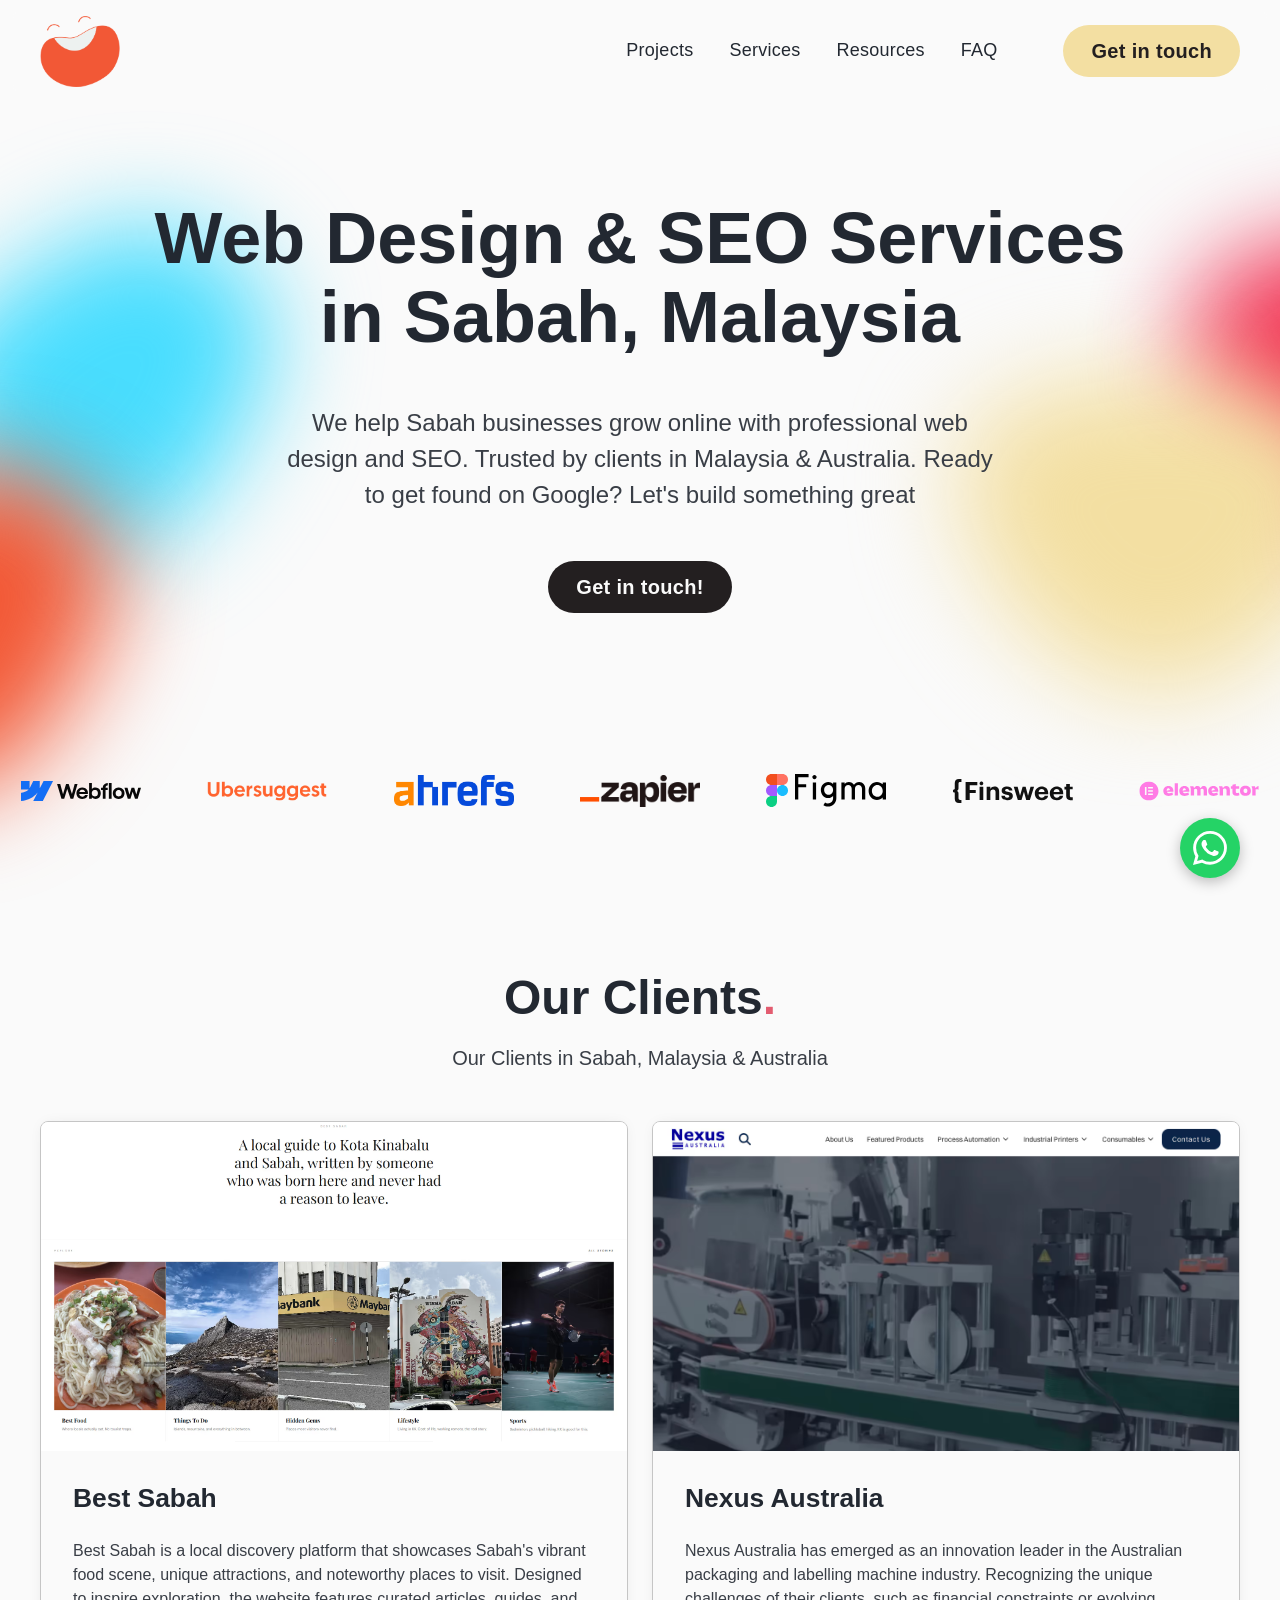
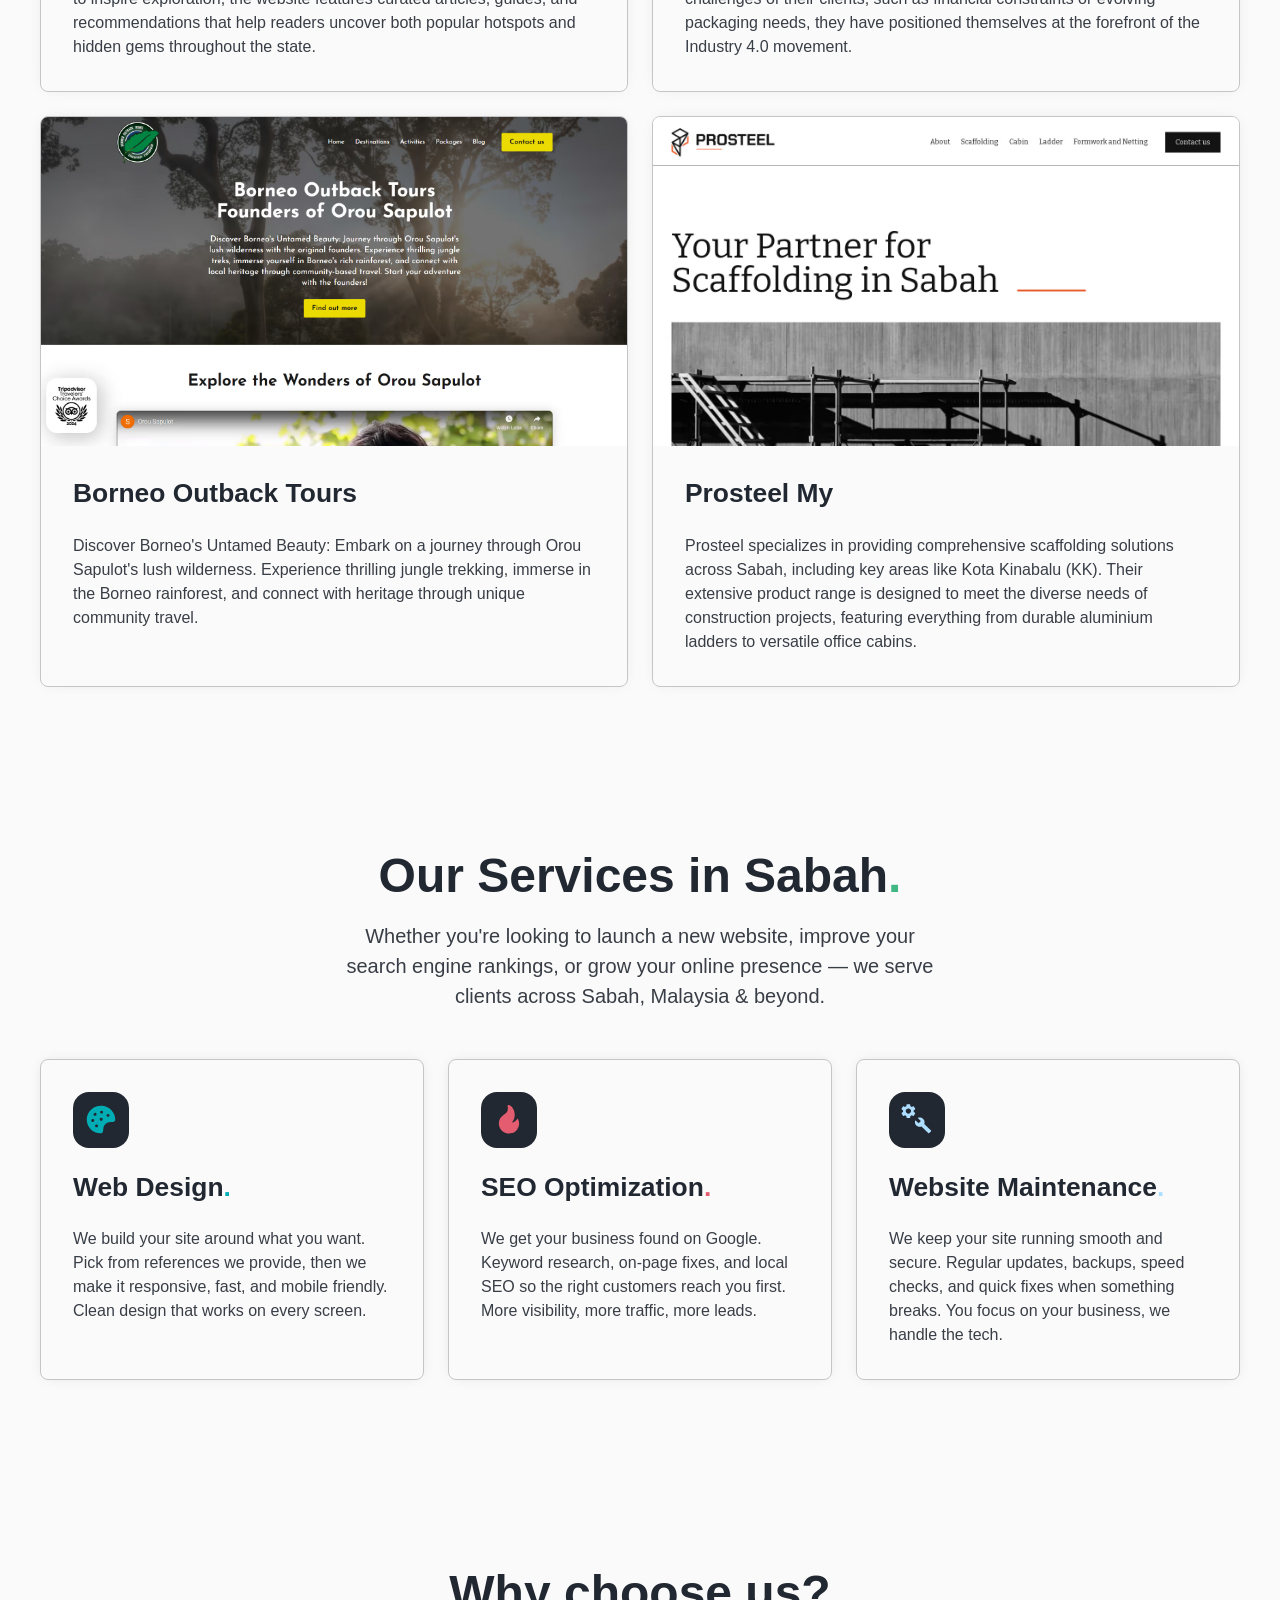
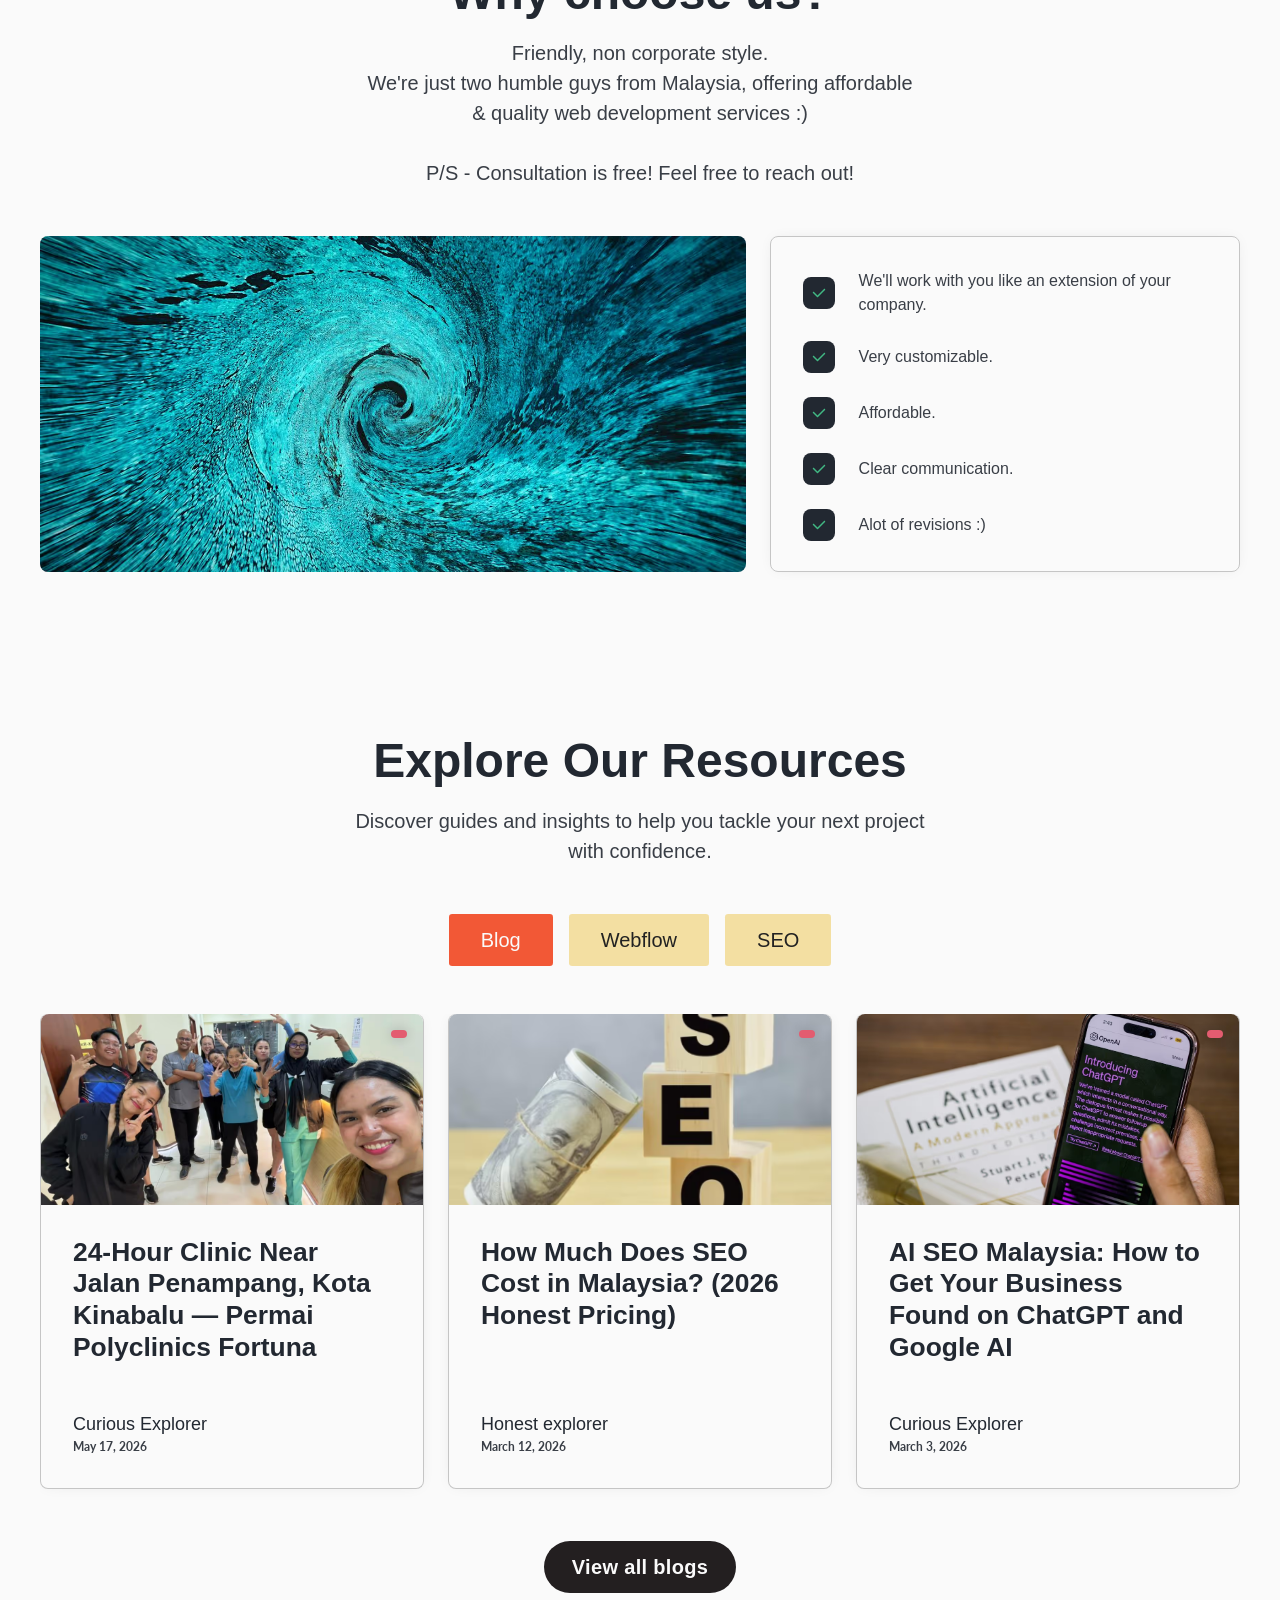
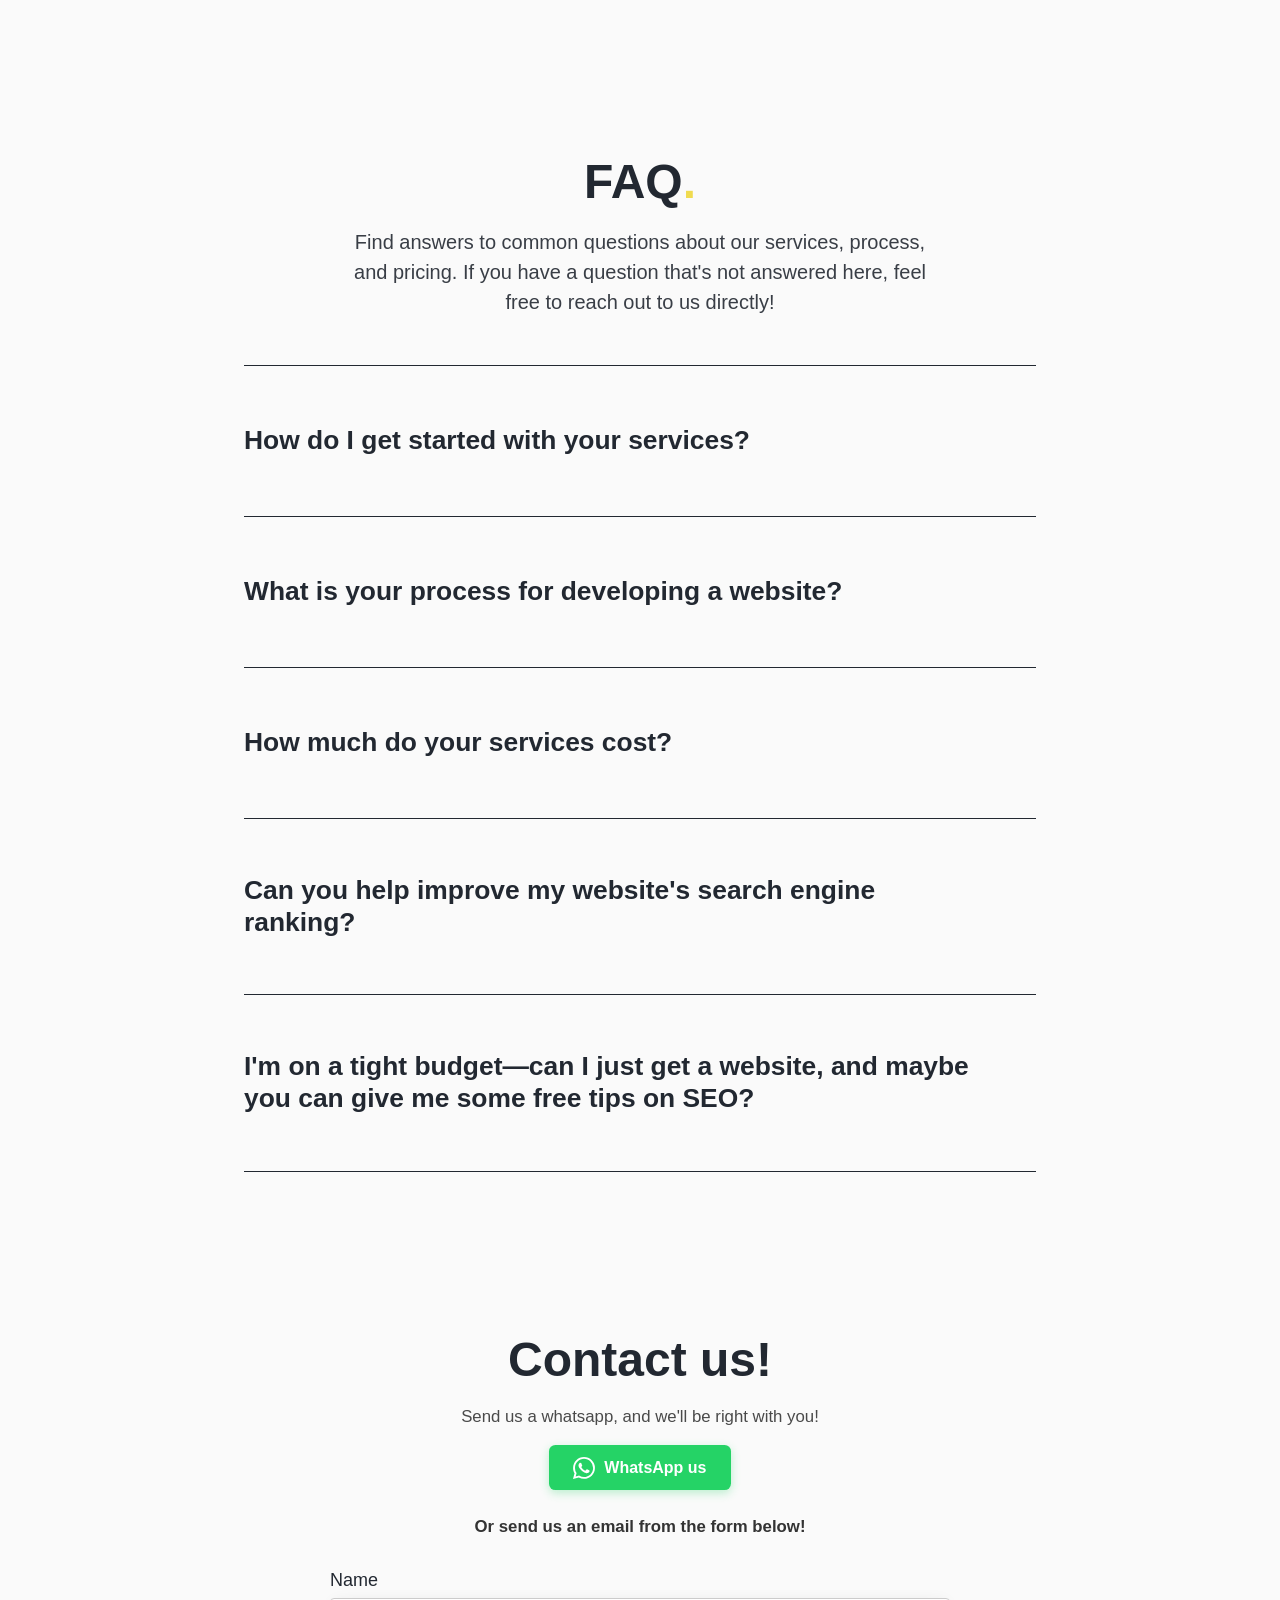
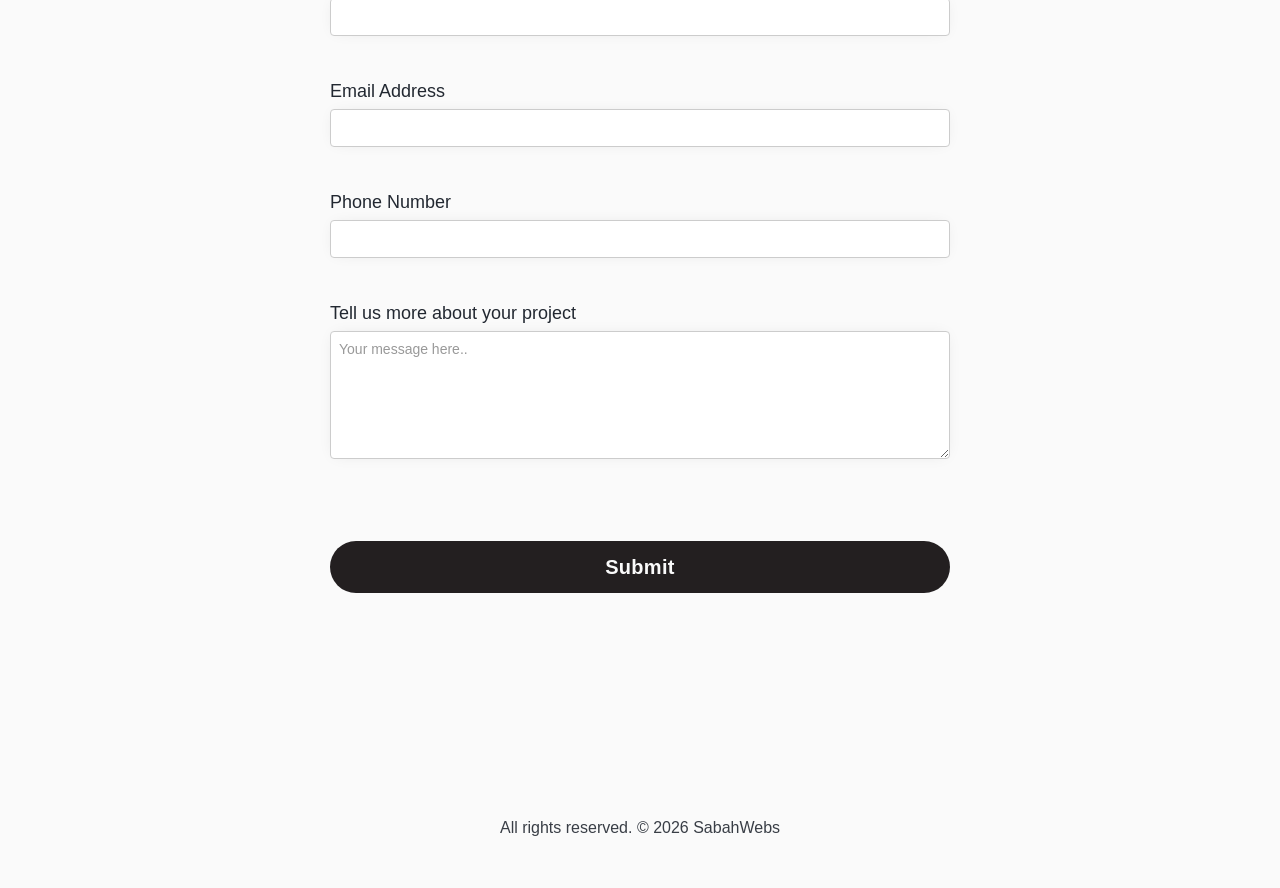
==== commit 963dc4d0: "Contact section redesign, header cleanup, FAQ update - Restructure contact section into a single cen" ====
--- a/index.html
+++ b/index.html
@@ -219,7 +219,7 @@
   animation-direction: reverse;
 }
 
-</style></div></div></section><section id="projects" class="section_projects"><div class="padding-global"><div class="container-large"><div class="padding-section-large"><div class="projects_component"><div class="heading_component"><h2>Our Clients<span class="text_accent is-seo">.</span></h2><p class="text-size-medium">Our Clients in Sabah, Malaysia &amp; Australia</p></div><div class="w-dyn-list"><div role="list" class="projects_grid w-dyn-items"><div role="listitem" class="w-dyn-item"><div class="projects_grid-item"><img alt="" loading="lazy" src="cdn.prod.website-files.com/65a239ffb52f089cc129d953/6a238607949fc39a35de1307_Best&#32;Sabah&#32;-&#32;A&#32;local&#32;guide&#32;to&#32;Kota&#32;Kinabalu&#32;and&#32;Sabah.avif" sizes="100vw" srcset="cdn.prod.website-files.com/65a239ffb52f089cc129d953/6a238607949fc39a35de1307_Best&#32;Sabah&#32;-&#32;A&#32;local&#32;guide&#32;to&#32;Kota&#32;Kinabalu&#32;and&#32;Sabah-p-500.avif 500w, cdn.prod.website-files.com/65a239ffb52f089cc129d953/6a238607949fc39a35de1307_Best&#32;Sabah&#32;-&#32;A&#32;local&#32;guide&#32;to&#32;Kota&#32;Kinabalu&#32;and&#32;Sabah-p-800.avif 800w, cdn.prod.website-files.com/65a239ffb52f089cc129d953/6a238607949fc39a35de1307_Best&#32;Sabah&#32;-&#32;A&#32;local&#32;guide&#32;to&#32;Kota&#32;Kinabalu&#32;and&#32;Sabah-p-1080.avif 1080w, cdn.prod.website-files.com/65a239ffb52f089cc129d953/6a238607949fc39a35de1307_Best&#32;Sabah&#32;-&#32;A&#32;local&#32;guide&#32;to&#32;Kota&#32;Kinabalu&#32;and&#32;Sabah.avif 1920w" class="projects_image"/><div class="projects_grid-content"><div class="projects_tag-wrapper"><div class="w-dyn-list"><div class="w-dyn-empty"><div>No items found.</div></div></div></div><h3>Best Sabah</h3><p>Best Sabah is a local discovery platform that showcases Sabah&#x27;s vibrant food scene, unique attractions, and noteworthy places to visit. Designed to inspire exploration, the website features curated articles, guides, and recommendations that help readers uncover both popular hotspots and hidden gems throughout the state.</p><a href="https://bestsabah.com/" target="_blank" class="link-block w-inline-block"></a></div></div></div><div role="listitem" class="w-dyn-item"><div class="projects_grid-item"><img alt="" loading="lazy" src="cdn.prod.website-files.com/65a239ffb52f089cc129d953/65a23b995c518b24c4354855_Filling&#32;&amp;&#32;Labelling&#32;Machines&#32;-&#32;Nexus&#32;Australia&#32;(1).avif" sizes="100vw" srcset="cdn.prod.website-files.com/65a239ffb52f089cc129d953/65a23b995c518b24c4354855_Filling&#32;&amp;&#32;Labelling&#32;Machines&#32;-&#32;Nexus&#32;Australia&#32;(1)-p-500.avif 500w, cdn.prod.website-files.com/65a239ffb52f089cc129d953/65a23b995c518b24c4354855_Filling&#32;&amp;&#32;Labelling&#32;Machines&#32;-&#32;Nexus&#32;Australia&#32;(1).avif 1366w" class="projects_image"/><div class="projects_grid-content"><div class="projects_tag-wrapper"><div class="w-dyn-list"><div role="list" class="projects_tag-wrapper w-dyn-items"><div style="background-color:hsla(153.27731092436974, 54.96%, 65.96%, 1.00)" role="listitem" class="projects_tag w-dyn-item"><div>Web Design</div></div><div style="background-color:hsla(240.7792207792208, 100.00%, 89.96%, 1.00)" role="listitem" class="projects_tag w-dyn-item"><div>Webflow</div></div><div style="background-color:#aedeff" role="listitem" class="projects_tag w-dyn-item"><div>Content Management System</div></div><div style="background-color:hsla(351.1111111111111, 94.34%, 76.42%, 1.00)" role="listitem" class="projects_tag w-dyn-item"><div>Search Engine Optimization</div></div></div></div></div><h3>Nexus Australia</h3><p>Nexus Australia has emerged as an innovation leader in the Australian packaging and labelling machine industry. Recognizing the unique challenges of their clients, such as financial constraints or evolving packaging needs, they have positioned themselves at the forefront of the Industry 4.0 movement.</p><a href="https://www.nexusaustralia.com.au/" target="_blank" class="link-block w-inline-block"></a></div></div></div><div role="listitem" class="w-dyn-item"><div class="projects_grid-item"><img alt="" loading="lazy" src="cdn.prod.website-files.com/65a239ffb52f089cc129d953/66b376ab4a4981a9c3a65ae3_Orou&#32;Sapulot.avif" sizes="100vw" srcset="cdn.prod.website-files.com/65a239ffb52f089cc129d953/66b376ab4a4981a9c3a65ae3_Orou&#32;Sapulot-p-500.avif 500w, cdn.prod.website-files.com/65a239ffb52f089cc129d953/66b376ab4a4981a9c3a65ae3_Orou&#32;Sapulot-p-800.avif 800w, cdn.prod.website-files.com/65a239ffb52f089cc129d953/66b376ab4a4981a9c3a65ae3_Orou&#32;Sapulot-p-1080.avif 1080w, cdn.prod.website-files.com/65a239ffb52f089cc129d953/66b376ab4a4981a9c3a65ae3_Orou&#32;Sapulot.avif 1862w" class="projects_image"/><div class="projects_grid-content"><div class="projects_tag-wrapper"><div class="w-dyn-list"><div role="list" class="projects_tag-wrapper w-dyn-items"><div style="background-color:hsla(153.27731092436974, 54.96%, 65.96%, 1.00)" role="listitem" class="projects_tag w-dyn-item"><div>Web Design</div></div><div style="background-color:hsla(240.7792207792208, 100.00%, 89.96%, 1.00)" role="listitem" class="projects_tag w-dyn-item"><div>Webflow</div></div><div style="background-color:#aedeff" role="listitem" class="projects_tag w-dyn-item"><div>Content Management System</div></div><div style="background-color:hsla(351.1111111111111, 94.34%, 76.42%, 1.00)" role="listitem" class="projects_tag w-dyn-item"><div>Search Engine Optimization</div></div></div></div></div><h3>Borneo Outback Tours</h3><p>Discover Borneo&#x27;s Untamed Beauty: Embark on a journey through Orou Sapulot&#x27;s lush wilderness. Experience thrilling jungle trekking, immerse in the Borneo rainforest, and connect with heritage through unique community travel. </p><a href="https://www.borneo.tours/" target="_blank" class="link-block w-inline-block"></a></div></div></div><div role="listitem" class="w-dyn-item"><div class="projects_grid-item"><img alt="" loading="lazy" src="cdn.prod.website-files.com/65a239ffb52f089cc129d953/65a23b903f4905c000a7b9b4_Best&#32;Scaffolding&#32;Solutions&#32;in&#32;Sabah&#32;_&#32;ProSteel&#32;Sdn&#32;Bhd.avif" sizes="100vw" srcset="cdn.prod.website-files.com/65a239ffb52f089cc129d953/65a23b903f4905c000a7b9b4_Best&#32;Scaffolding&#32;Solutions&#32;in&#32;Sabah&#32;_&#32;ProSteel&#32;Sdn&#32;Bhd-p-500.avif 500w, cdn.prod.website-files.com/65a239ffb52f089cc129d953/65a23b903f4905c000a7b9b4_Best&#32;Scaffolding&#32;Solutions&#32;in&#32;Sabah&#32;_&#32;ProSteel&#32;Sdn&#32;Bhd.avif 1366w" class="projects_image"/><div class="projects_grid-content"><div class="projects_tag-wrapper"><div class="w-dyn-list"><div role="list" class="projects_tag-wrapper w-dyn-items"><div style="background-color:hsla(153.27731092436974, 54.96%, 65.96%, 1.00)" role="listitem" class="projects_tag w-dyn-item"><div>Web Design</div></div><div style="background-color:hsla(240.7792207792208, 100.00%, 89.96%, 1.00)" role="listitem" class="projects_tag w-dyn-item"><div>Webflow</div></div><div style="background-color:#aedeff" role="listitem" class="projects_tag w-dyn-item"><div>Content Management System</div></div><div style="background-color:hsla(351.1111111111111, 94.34%, 76.42%, 1.00)" role="listitem" class="projects_tag w-dyn-item"><div>Search Engine Optimization</div></div></div></div></div><h3>Prosteel My</h3><p>Prosteel specializes in providing comprehensive scaffolding solutions across Sabah, including key areas like Kota Kinabalu (KK). Their extensive product range is designed to meet the diverse needs of construction projects, featuring everything from durable aluminium ladders to versatile office cabins. </p><a href="https://www.prosteelmy.com/" target="_blank" class="link-block w-inline-block"></a></div></div></div></div></div></div></div></div></div></section><section class="section_services"><div id="services" class="scroll_section is-services"></div><div class="padding-global"><div class="container-large"><div class="services-component"><div class="heading_component"><h2><span class="text_underline">Our Services in Sabah</span><span class="text_accent is-development">.</span></h2><p class="text-size-medium">Whether you&#x27;re looking to launch a new website, improve your search engine rankings, or grow your online presence — we serve clients across Sabah, Malaysia &amp; beyond.</p></div><div class="services_grid"><div id="w-node-_74aa9d56-db06-911a-b8fb-863b95f0f730-e8b85f65" class="services_grid-item"><div class="services_grid-image-wrapper"><img src="cdn.prod.website-files.com/6562ebb5332c7603e8b85f32/65a2aebf8eaf80a644e54c4e_basil_design.svg" loading="lazy" alt="Web design icon" class="services_grid-image"/></div><h3>Web Design<span class="text_accent is-design">.</span></h3><p>We build your site around what you want. Pick from references we provide, then we make it responsive, fast, and mobile friendly. Clean design that works on every screen.</p></div><div id="w-node-e3126f29-c07b-e0b5-70d5-5aaa0eb01d32-e8b85f65" class="services_grid-item"><div class="services_grid-image-wrapper"><img src="cdn.prod.website-files.com/6562ebb5332c7603e8b85f32/659d6414d65a75ed1814f31a_basil_fire-solid.svg" loading="lazy" alt="SEO optimization icon" class="services_grid-image"/></div><h3>SEO Optimization<span class="text_accent is-seo">.</span></h3><p>We get your business found on Google. Keyword research, on-page fixes, and local SEO so the right customers reach you first. More visibility, more traffic, more leads.</p></div><div id="w-node-_38f2a5ba-0b66-10cf-df3a-02cabc3c95f4-e8b85f65" class="services_grid-item"><div class="services_grid-image-wrapper"><img src="cdn.prod.website-files.com/6562ebb5332c7603e8b85f32/wrench-gear.svg" loading="lazy" alt="Website maintenance icon" class="services_grid-image"/></div><h3>Website Maintenance<span class="text_accent is-maintenance">.</span></h3><p>We keep your site running smooth and secure. Regular updates, backups, speed checks, and quick fixes when something breaks. You focus on your business, we handle the tech.</p></div></div></div></div></div></section><section class="section_feature"><div class="padding-global"><div class="container-large"><div class="padding-section-large"><div class="feature_component"><div class="heading_component"><h2>Why choose us?</h2><p class="text-size-medium">Friendly, non corporate style. <br/>We&#x27;re just two humble guys from Malaysia, offering affordable &amp; quality web development services :)<br/><br/>P/S - Consultation is free! Feel free to reach out!</p></div><div class="feature_grid"><div id="w-node-_2c045a14-aeed-716c-8c88-ab1f521eff61-e8b85f65" class="feature_image-wrapper"><img src="cdn.prod.website-files.com/6562ebb5332c7603e8b85f32/65abcf9423c622ffe69fbb18_Feature.avif" loading="lazy" sizes="100vw" srcset="cdn.prod.website-files.com/6562ebb5332c7603e8b85f32/65abcf9423c622ffe69fbb18_Feature-p-500.avif 500w, cdn.prod.website-files.com/6562ebb5332c7603e8b85f32/65abcf9423c622ffe69fbb18_Feature-p-800.avif 800w, cdn.prod.website-files.com/6562ebb5332c7603e8b85f32/65abcf9423c622ffe69fbb18_Feature.avif 1280w" alt="" class="image_cover"/></div><div id="w-node-_8dc70d4d-2b07-448c-448f-63fc76dbcd8d-e8b85f65" class="feature_content-wrapper"><div class="feature_content"><div class="feature_content-icon-wrapper"><img src="cdn.prod.website-files.com/6562ebb5332c7603e8b85f32/65abd1ea3654c86da08b7198_Basil_check-solid.svg" loading="lazy" alt="" class="feature_icon"/></div><p>We&#x27;ll work with you like an extension of your company.</p></div><div class="feature_content"><div class="feature_content-icon-wrapper"><img src="cdn.prod.website-files.com/6562ebb5332c7603e8b85f32/65abd1ea3654c86da08b7198_Basil_check-solid.svg" loading="lazy" alt="" class="feature_icon"/></div><p>Very customizable.</p></div><div class="feature_content"><div class="feature_content-icon-wrapper"><img src="cdn.prod.website-files.com/6562ebb5332c7603e8b85f32/65abd1ea3654c86da08b7198_Basil_check-solid.svg" loading="lazy" alt="" class="feature_icon"/></div><p>Affordable.</p></div><div class="feature_content"><div class="feature_content-icon-wrapper"><img src="cdn.prod.website-files.com/6562ebb5332c7603e8b85f32/65abd1ea3654c86da08b7198_Basil_check-solid.svg" loading="lazy" alt="" class="feature_icon"/></div><p>Clear communication.</p></div><div class="feature_content"><div class="feature_content-icon-wrapper"><img src="cdn.prod.website-files.com/6562ebb5332c7603e8b85f32/65abd1ea3654c86da08b7198_Basil_check-solid.svg" loading="lazy" alt="" class="feature_icon"/></div><p>Alot of revisions :)</p></div></div></div></div></div></div></div></section><section class="section_resources"><div id="resources" class="scroll_section is-services"></div><div class="padding-global"><div class="container-large"><div class="padding-section-large padding-top-0"><div class="resources_component"><div class="heading_component"><h2>Explore Our Resources</h2><p class="text-size-medium">Discover guides and insights to help you tackle your next project with confidence.<br/></p></div><div class="resources_content"><div data-current="Tab 1" data-easing="ease" data-duration-in="300" data-duration-out="100" class="resource_content-tab w-tabs"><div class="tabs-menu w-tab-menu"><a data-w-tab="Tab 1" class="resource_tab-link w-inline-block w-tab-link w--current"><div>Blog</div></a><a data-w-tab="Tab 3" class="resource_tab-link w-inline-block w-tab-link"><div>Webflow</div></a><a data-w-tab="Tab 4" class="resource_tab-link w-inline-block w-tab-link"><div>SEO</div></a></div><div class="w-tab-content"><div data-w-tab="Tab 1" class="resource_tab-pane w-tab-pane w--tab-active"><div class="blog_grid"><div class="w-dyn-list"><div role="list" class="collection-list w-dyn-items"><div role="listitem" class="w-dyn-item"><a href="blog/24-hour-clinic-jalan-penampang-kota-kinabalu.html" target="_blank" class="blog_grid-item w-inline-block"><img alt="" loading="lazy" src="cdn.prod.website-files.com/65a239ffb52f089cc129d953/6a09539cd925870ce979715a_permai&#32;fortuna&#32;staffs&#32;and&#32;doctor.avif" sizes="100vw" srcset="cdn.prod.website-files.com/65a239ffb52f089cc129d953/6a09539cd925870ce979715a_permai&#32;fortuna&#32;staffs&#32;and&#32;doctor-p-500.avif 500w, cdn.prod.website-files.com/65a239ffb52f089cc129d953/6a09539cd925870ce979715a_permai&#32;fortuna&#32;staffs&#32;and&#32;doctor.avif 1080w" class="blog_image"/><div class="blog_grid-content"><div class="blog_tag is-card"><div class="w-dyn-bind-empty"></div></div><div class="blog_grid-contents"><h3>24-Hour Clinic Near Jalan Penampang, Kota Kinabalu — Permai Polyclinics Fortuna</h3><div class="spacer-small"></div><p class="blog_description w-dyn-bind-empty"></p></div><div class="testimonials_name-wrapper"><div class="testimonials_name">Curious Explorer</div><div class="testimonials_position">May 17, 2026</div></div></div></a></div><div role="listitem" class="w-dyn-item"><a href="blog/how-much-does-seo-cost-in-malaysia.html" target="_blank" class="blog_grid-item w-inline-block"><img alt="a roll of american currency with SEO blocks" loading="lazy" src="cdn.prod.website-files.com/65a239ffb52f089cc129d953/69b28dd158a19a15ff9f8065_WhatsApp&#32;Image&#32;2026-03-12&#32;at&#32;5.56.20&#32;PM.avif" class="blog_image"/><div class="blog_grid-content"><div class="blog_tag is-card"><div class="w-dyn-bind-empty"></div></div><div class="blog_grid-contents"><h3>How Much Does SEO Cost in Malaysia? (2026 Honest Pricing)</h3><div class="spacer-small"></div><p class="blog_description w-dyn-bind-empty"></p></div><div class="testimonials_name-wrapper"><div class="testimonials_name">Honest explorer</div><div class="testimonials_position">March 12, 2026</div></div></div></a></div><div role="listitem" class="w-dyn-item"><a href="blog/ai-seo-malaysia.html" target="_blank" class="blog_grid-item w-inline-block"><img alt="" loading="lazy" src="cdn.prod.website-files.com/65a239ffb52f089cc129d953/69a5c23d98396270ef61b57a_artifcial&#32;intelligence&#32;chatgpt.avif" class="blog_image"/><div class="blog_grid-content"><div class="blog_tag is-card"><div class="w-dyn-bind-empty"></div></div><div class="blog_grid-contents"><h3>AI SEO Malaysia: How to Get Your Business Found on ChatGPT and Google AI</h3><div class="spacer-small"></div><p class="blog_description w-dyn-bind-empty"></p></div><div class="testimonials_name-wrapper"><div class="testimonials_name">Curious Explorer</div><div class="testimonials_position">March 3, 2026</div></div></div></a></div><div role="listitem" class="w-dyn-item"><a href="blog/how-long-does-seo-take-to-work-the-honest-answer.html" target="_blank" class="blog_grid-item w-inline-block"><img alt="" loading="lazy" src="cdn.prod.website-files.com/65a239ffb52f089cc129d953/69a5bfcd204700be6c37afd2_seo&#32;scrabble&#32;tiles.avif" sizes="100vw" srcset="cdn.prod.website-files.com/65a239ffb52f089cc129d953/69a5bfcd204700be6c37afd2_seo&#32;scrabble&#32;tiles-p-500.avif 500w, cdn.prod.website-files.com/65a239ffb52f089cc129d953/69a5bfcd204700be6c37afd2_seo&#32;scrabble&#32;tiles.avif 1129w" class="blog_image"/><div class="blog_grid-content"><div class="blog_tag is-card"><div class="w-dyn-bind-empty"></div></div><div class="blog_grid-contents"><h3>How Long Does SEO Take to Work? (The Honest Answer)</h3><div class="spacer-small"></div><p class="blog_description w-dyn-bind-empty"></p></div><div class="testimonials_name-wrapper"><div class="testimonials_name">Happy Explorer</div><div class="testimonials_position">March 3, 2026</div></div></div></a></div><div role="listitem" class="w-dyn-item"><a href="blog/why-your-sabah-business-needs-a-website-in-2026.html" target="_blank" class="blog_grid-item w-inline-block"><img alt="" loading="lazy" src="cdn.prod.website-files.com/65a239ffb52f089cc129d953/69a5bf4bed2761c204b60cc2_business&#32;ads&#32;old&#32;school&#32;website.avif" sizes="100vw" srcset="cdn.prod.website-files.com/65a239ffb52f089cc129d953/69a5bf4bed2761c204b60cc2_business&#32;ads&#32;old&#32;school&#32;website-p-500.avif 500w, cdn.prod.website-files.com/65a239ffb52f089cc129d953/69a5bf4bed2761c204b60cc2_business&#32;ads&#32;old&#32;school&#32;website.avif 1125w" class="blog_image"/><div class="blog_grid-content"><div class="blog_tag is-card"><div class="w-dyn-bind-empty"></div></div><div class="blog_grid-contents"><h3>Why Your Sabah Business Needs a Website in 2026</h3><div class="spacer-small"></div><p class="blog_description w-dyn-bind-empty"></p></div><div class="testimonials_name-wrapper"><div class="testimonials_name">Happy explorer</div><div class="testimonials_position">March 2, 2026</div></div></div></a></div><div role="listitem" class="w-dyn-item"><a href="blog/the-best-scaffolding-in-kota-kinabalu-kk.html" target="_blank" class="blog_grid-item w-inline-block"><img alt="" loading="lazy" src="cdn.prod.website-files.com/65a239ffb52f089cc129d953/69a263d9ba8b7aa4b198b7d2_scaffolding&#32;in&#32;kota&#32;kinabalu.avif" sizes="100vw" srcset="cdn.prod.website-files.com/65a239ffb52f089cc129d953/69a263d9ba8b7aa4b198b7d2_scaffolding&#32;in&#32;kota&#32;kinabalu-p-500.avif 500w, cdn.prod.website-files.com/65a239ffb52f089cc129d953/69a263d9ba8b7aa4b198b7d2_scaffolding&#32;in&#32;kota&#32;kinabalu.avif 676w" class="blog_image"/><div class="blog_grid-content"><div class="blog_tag is-card"><div class="w-dyn-bind-empty"></div></div><div class="blog_grid-contents"><h3>The Best Scaffolding in Kota Kinabalu (KK) &amp; Sabah — Why Contractors Trust ProSteel Sdn Bhd</h3><div class="spacer-small"></div><p class="blog_description w-dyn-bind-empty"></p></div><div class="testimonials_name-wrapper"><div class="testimonials_name">Happy Explorer</div><div class="testimonials_position">January 2, 2026</div></div></div></a></div><div role="listitem" class="w-dyn-item"><a href="blog/what-is-orou-sapulot.html" target="_blank" class="blog_grid-item w-inline-block"><img alt="" loading="lazy" src="cdn.prod.website-files.com/65a239ffb52f089cc129d953/699f33200ca309e55c74a4fe_1692146.avif" sizes="100vw" srcset="cdn.prod.website-files.com/65a239ffb52f089cc129d953/699f33200ca309e55c74a4fe_1692146-p-500.avif 500w, cdn.prod.website-files.com/65a239ffb52f089cc129d953/699f33200ca309e55c74a4fe_1692146-p-800.avif 800w, cdn.prod.website-files.com/65a239ffb52f089cc129d953/699f33200ca309e55c74a4fe_1692146.avif 960w" class="blog_image"/><div class="blog_grid-content"><div class="blog_tag is-card"><div class="w-dyn-bind-empty"></div></div><div class="blog_grid-contents"><h3>What is Orou Sapulot? A Complete Guide for First-Time Visitors</h3><div class="spacer-small"></div><p class="blog_description w-dyn-bind-empty"></p></div><div class="testimonials_name-wrapper"><div class="testimonials_name">Happy Explorer</div><div class="testimonials_position">February 26, 2026</div></div></div></a></div><div role="listitem" class="w-dyn-item"><a href="blog/why-orou-sapulot-is-the-most-important.html" target="_blank" class="blog_grid-item w-inline-block"><img alt="" loading="lazy" src="cdn.prod.website-files.com/65a239ffb52f089cc129d953/699e38e783c33d4c166ba50b_7601702.avif" class="blog_image"/><div class="blog_grid-content"><div class="blog_tag is-card"><div class="w-dyn-bind-empty"></div></div><div class="blog_grid-contents"><h3>Why Orou Sapulot is the Most Important Tourism Project in Sabah Right Now</h3><div class="spacer-small"></div><p class="blog_description w-dyn-bind-empty"></p></div><div class="testimonials_name-wrapper"><div class="testimonials_name">Happy Explorer</div><div class="testimonials_position">February 25, 2026</div></div></div></a></div><div role="listitem" class="w-dyn-item"><a href="blog/top-5-reasons-to-visit-orou-sapulot-in-2026.html" target="_blank" class="blog_grid-item w-inline-block"><img alt="" loading="lazy" src="cdn.prod.website-files.com/65a239ffb52f089cc129d953/699a3fe003c92db082af8cb6_6862737.avif" class="blog_image"/><div class="blog_grid-content"><div class="blog_tag is-card"><div class="w-dyn-bind-empty"></div></div><div class="blog_grid-contents"><h3>Top 5 Reasons to Visit Orou Sapulot in 2026</h3><div class="spacer-small"></div><p class="blog_description w-dyn-bind-empty"></p></div><div class="testimonials_name-wrapper"><div class="testimonials_name">Happy explorer</div><div class="testimonials_position">February 22, 2026</div></div></div></a></div><div role="listitem" class="w-dyn-item"><a href="blog/orou-sapulot-sabahs-best-kept-secret-for-eco-travellers.html" target="_blank" class="blog_grid-item w-inline-block"><img alt="" loading="lazy" src="cdn.prod.website-files.com/65a239ffb52f089cc129d953/699892f231aab6a0cf1f88bb_orou&#32;sapulot&#32;cave.avif" sizes="100vw" srcset="cdn.prod.website-files.com/65a239ffb52f089cc129d953/699892f231aab6a0cf1f88bb_orou&#32;sapulot&#32;cave-p-500.avif 500w, cdn.prod.website-files.com/65a239ffb52f089cc129d953/699892f231aab6a0cf1f88bb_orou&#32;sapulot&#32;cave.avif 1066w" class="blog_image"/><div class="blog_grid-content"><div class="blog_tag is-card"><div class="w-dyn-bind-empty"></div></div><div class="blog_grid-contents"><h3>Orou Sapulot: Sabah&#x27;s Best Kept Secret for Eco-Travellers</h3><div class="spacer-small"></div><p class="blog_description">Discover Orou Sapulot, a hidden gem in Sabah run by the original Murut founders. Caves, rivers, rainforest and authentic culture deep in Borneo.</p></div><div class="testimonials_name-wrapper"><div class="testimonials_name">Happy explorer</div><div class="testimonials_position">February 20, 2026</div></div></div></a></div></div></div></div></div><div data-w-tab="Tab 2" class="resource_tab-pane w-tab-pane"><div class="resource_tab-heading max-width-large"><h3>What is E-commerce and why does it matter?</h3><p class="text-size-medium">E-commerce, or electronic commerce, is about selling goods or services online. In today’s digital age, having an e-commerce presence means reaching customers where they spend their time—on the internet. It’s a powerful way to grow your business by tapping into a global market.</p></div><div class="tab_contents-grid"><div id="w-node-ad847de5-7e55-9aa8-0499-3f48b7aaec76-e8b85f65" class="seo_grid-item"><h3>24/7 Availability</h3><div class="seo_grid-image-wrapper"><img sizes="100vw" srcset="cdn.prod.website-files.com/6562ebb5332c7603e8b85f32/66bcd350d9dba3b44c6386f5_247&#32;Availability-p-500.jpg 500w, cdn.prod.website-files.com/6562ebb5332c7603e8b85f32/66bcd350d9dba3b44c6386f5_247&#32;Availability-p-800.jpg 800w, cdn.prod.website-files.com/6562ebb5332c7603e8b85f32/66bcd350d9dba3b44c6386f5_247&#32;Availability-p-1080.jpg 1080w, cdn.prod.website-files.com/6562ebb5332c7603e8b85f32/66bcd350d9dba3b44c6386f5_247&#32;Availability-p-1600.jpg 1600w, cdn.prod.website-files.com/6562ebb5332c7603e8b85f32/66bcd350d9dba3b44c6386f5_247&#32;Availability-p-2000.jpg 2000w, cdn.prod.website-files.com/6562ebb5332c7603e8b85f32/66bcd350d9dba3b44c6386f5_247&#32;Availability-p-2600.jpg 2600w, cdn.prod.website-files.com/6562ebb5332c7603e8b85f32/66bcd350d9dba3b44c6386f5_247&#32;Availability-p-3200.jpg 3200w, cdn.prod.website-files.com/6562ebb5332c7603e8b85f32/66bcd350d9dba3b44c6386f5_247&#32;Availability.jpg 7502w" alt="" src="cdn.prod.website-files.com/6562ebb5332c7603e8b85f32/66bcd350d9dba3b44c6386f5_247&#32;Availability.jpg" loading="eager" class="seo_grid-image"/></div><p>Your online store is open all day, every day. Unlike a physical store, e-commerce lets your customers shop anytime, increasing your sales potential without extra effort.</p></div><div id="w-node-ad847de5-7e55-9aa8-0499-3f48b7aaec7d-e8b85f65" class="seo_grid-item"><h3>Broader Audience</h3><div class="seo_grid-image-wrapper"><img sizes="100vw" srcset="cdn.prod.website-files.com/6562ebb5332c7603e8b85f32/66bcd350aba3eb8f34087b8b_Broader&#32;Audience-p-500.jpg 500w, cdn.prod.website-files.com/6562ebb5332c7603e8b85f32/66bcd350aba3eb8f34087b8b_Broader&#32;Audience-p-800.jpg 800w, cdn.prod.website-files.com/6562ebb5332c7603e8b85f32/66bcd350aba3eb8f34087b8b_Broader&#32;Audience-p-1080.jpg 1080w, cdn.prod.website-files.com/6562ebb5332c7603e8b85f32/66bcd350aba3eb8f34087b8b_Broader&#32;Audience-p-1600.jpg 1600w, cdn.prod.website-files.com/6562ebb5332c7603e8b85f32/66bcd350aba3eb8f34087b8b_Broader&#32;Audience-p-2000.jpg 2000w, cdn.prod.website-files.com/6562ebb5332c7603e8b85f32/66bcd350aba3eb8f34087b8b_Broader&#32;Audience-p-2600.jpg 2600w, cdn.prod.website-files.com/6562ebb5332c7603e8b85f32/66bcd350aba3eb8f34087b8b_Broader&#32;Audience-p-3200.jpg 3200w, cdn.prod.website-files.com/6562ebb5332c7603e8b85f32/66bcd350aba3eb8f34087b8b_Broader&#32;Audience.jpg 5184w" alt="" src="cdn.prod.website-files.com/6562ebb5332c7603e8b85f32/66bcd350aba3eb8f34087b8b_Broader&#32;Audience.jpg" loading="lazy" class="seo_grid-image"/></div><p>E-commerce allows you to reach customers beyond your local area. With the right strategies, your products can be found by people all over the world, vastly expanding your market.</p></div><div id="w-node-ad847de5-7e55-9aa8-0499-3f48b7aaec84-e8b85f65" class="seo_grid-item"><h3>Lower Costs</h3><div class="seo_grid-image-wrapper"><img sizes="100vw" srcset="cdn.prod.website-files.com/6562ebb5332c7603e8b85f32/66bcd3519aa357d2939bafd2_Lower&#32;Cost-p-500.jpg 500w, cdn.prod.website-files.com/6562ebb5332c7603e8b85f32/66bcd3519aa357d2939bafd2_Lower&#32;Cost-p-800.jpg 800w, cdn.prod.website-files.com/6562ebb5332c7603e8b85f32/66bcd3519aa357d2939bafd2_Lower&#32;Cost-p-1080.jpg 1080w, cdn.prod.website-files.com/6562ebb5332c7603e8b85f32/66bcd3519aa357d2939bafd2_Lower&#32;Cost-p-1600.jpg 1600w, cdn.prod.website-files.com/6562ebb5332c7603e8b85f32/66bcd3519aa357d2939bafd2_Lower&#32;Cost-p-2000.jpg 2000w, cdn.prod.website-files.com/6562ebb5332c7603e8b85f32/66bcd3519aa357d2939bafd2_Lower&#32;Cost-p-2600.jpg 2600w, cdn.prod.website-files.com/6562ebb5332c7603e8b85f32/66bcd3519aa357d2939bafd2_Lower&#32;Cost-p-3200.jpg 3200w, cdn.prod.website-files.com/6562ebb5332c7603e8b85f32/66bcd3519aa357d2939bafd2_Lower&#32;Cost.jpg 6000w" alt="" src="cdn.prod.website-files.com/6562ebb5332c7603e8b85f32/66bcd3519aa357d2939bafd2_Lower&#32;Cost.jpg" loading="lazy" class="seo_grid-image"/></div><p>Running an e-commerce store can be more cost-effective than a physical storefront. Lower overhead costs and the ability to automate sales processes help you save money while scaling your business.</p></div></div></div><div data-w-tab="Tab 3" class="resource_tab-pane w-tab-pane"><div class="resource_tab-heading max-width-large"><h3>Why use Webflow for your website?</h3><p class="text-size-medium">Webflow is a powerful tool that combines the flexibility of custom coding with the ease of a visual editor. It allows you to create professional websites without compromising on creativity or functionality.</p></div><div class="tab_contents-grid"><div id="w-node-_8f47a02f-5170-5320-bac7-0e73acf80d97-e8b85f65" class="seo_grid-item"><h3>Design Freedom</h3><div class="seo_grid-image-wrapper"><img sizes="100vw" srcset="cdn.prod.website-files.com/6562ebb5332c7603e8b85f32/66bcd3b0ecdf4ebbc4979547_Design&#32;Freedom-p-500.avif 500w, cdn.prod.website-files.com/6562ebb5332c7603e8b85f32/66bcd3b0ecdf4ebbc4979547_Design&#32;Freedom-p-800.avif 800w, cdn.prod.website-files.com/6562ebb5332c7603e8b85f32/66bcd3b0ecdf4ebbc4979547_Design&#32;Freedom-p-1080.avif 1080w, cdn.prod.website-files.com/6562ebb5332c7603e8b85f32/66bcd3b0ecdf4ebbc4979547_Design&#32;Freedom.avif 4000w" alt="" src="cdn.prod.website-files.com/6562ebb5332c7603e8b85f32/66bcd3b0ecdf4ebbc4979547_Design&#32;Freedom.avif" loading="eager" class="seo_grid-image"/></div><p>Webflow allows you to design without limits. Unlike traditional website builders, Webflow offers full control over every element, enabling you to create unique, custom designs that stand out.</p></div><div id="w-node-_8f47a02f-5170-5320-bac7-0e73acf80d9e-e8b85f65" class="seo_grid-item"><h3>Built-In CMS</h3><div class="seo_grid-image-wrapper"><img sizes="100vw" srcset="cdn.prod.website-files.com/6562ebb5332c7603e8b85f32/66bcd34fe4566f8630a5b399_Built-In&#32;CMS-p-500.jpg 500w, cdn.prod.website-files.com/6562ebb5332c7603e8b85f32/66bcd34fe4566f8630a5b399_Built-In&#32;CMS-p-800.jpg 800w, cdn.prod.website-files.com/6562ebb5332c7603e8b85f32/66bcd34fe4566f8630a5b399_Built-In&#32;CMS-p-1080.jpg 1080w, cdn.prod.website-files.com/6562ebb5332c7603e8b85f32/66bcd34fe4566f8630a5b399_Built-In&#32;CMS-p-1600.jpg 1600w, cdn.prod.website-files.com/6562ebb5332c7603e8b85f32/66bcd34fe4566f8630a5b399_Built-In&#32;CMS-p-2000.jpg 2000w, cdn.prod.website-files.com/6562ebb5332c7603e8b85f32/66bcd34fe4566f8630a5b399_Built-In&#32;CMS-p-2600.jpg 2600w, cdn.prod.website-files.com/6562ebb5332c7603e8b85f32/66bcd34fe4566f8630a5b399_Built-In&#32;CMS-p-3200.jpg 3200w, cdn.prod.website-files.com/6562ebb5332c7603e8b85f32/66bcd34fe4566f8630a5b399_Built-In&#32;CMS.jpg 5677w" alt="" src="cdn.prod.website-files.com/6562ebb5332c7603e8b85f32/66bcd34fe4566f8630a5b399_Built-In&#32;CMS.jpg" loading="lazy" class="seo_grid-image"/></div><p>Webflow’s Content Management System (CMS), managing your content is easy. You can update text, images, and other content without touching the design, making it perfect for dynamic, content-rich sites.</p></div><div id="w-node-_8f47a02f-5170-5320-bac7-0e73acf80da5-e8b85f65" class="seo_grid-item"><h3>Responsive Design</h3><div class="seo_grid-image-wrapper"><img sizes="100vw" srcset="cdn.prod.website-files.com/6562ebb5332c7603e8b85f32/66bcd34f3d94d9179d66dbac_Responsive&#32;Design-p-500.jpg 500w, cdn.prod.website-files.com/6562ebb5332c7603e8b85f32/66bcd34f3d94d9179d66dbac_Responsive&#32;Design-p-800.jpg 800w, cdn.prod.website-files.com/6562ebb5332c7603e8b85f32/66bcd34f3d94d9179d66dbac_Responsive&#32;Design-p-1080.jpg 1080w, cdn.prod.website-files.com/6562ebb5332c7603e8b85f32/66bcd34f3d94d9179d66dbac_Responsive&#32;Design-p-1600.jpg 1600w, cdn.prod.website-files.com/6562ebb5332c7603e8b85f32/66bcd34f3d94d9179d66dbac_Responsive&#32;Design-p-2000.jpg 2000w, cdn.prod.website-files.com/6562ebb5332c7603e8b85f32/66bcd34f3d94d9179d66dbac_Responsive&#32;Design-p-2600.jpg 2600w, cdn.prod.website-files.com/6562ebb5332c7603e8b85f32/66bcd34f3d94d9179d66dbac_Responsive&#32;Design-p-3200.jpg 3200w, cdn.prod.website-files.com/6562ebb5332c7603e8b85f32/66bcd34f3d94d9179d66dbac_Responsive&#32;Design.jpg 5472w" alt="" src="cdn.prod.website-files.com/6562ebb5332c7603e8b85f32/66bcd34f3d94d9179d66dbac_Responsive&#32;Design.jpg" loading="lazy" class="seo_grid-image"/></div><p>Webflow ensures your website looks great on all devices. With built-in responsive design tools, you can create websites that automatically adapt to any screen size, providing a seamless experience for all users.</p></div></div></div><div data-w-tab="Tab 4" class="resource_tab-pane w-tab-pane"><div class="tab_contents-grid"><div id="w-node-_4d40db66-1939-5a45-3c02-40cc2f2473e3-e8b85f65" class="seo_grid-item"><h3>More Visitors</h3><div class="seo_grid-image-wrapper"><img sizes="100vw" srcset="cdn.prod.website-files.com/6562ebb5332c7603e8b85f32/66bbb8318a096b85c36eb6ce_11305-p-500.avif 500w, cdn.prod.website-files.com/6562ebb5332c7603e8b85f32/66bbb8318a096b85c36eb6ce_11305.avif 1000w" alt="an upward graph" src="cdn.prod.website-files.com/6562ebb5332c7603e8b85f32/66bbb8318a096b85c36eb6ce_11305.avif" loading="lazy" class="seo_grid-image"/></div><p>With a higher rank in search results, more people can find you. The more people can find you, the more visitors you&#x27;ll get!</p></div><div id="w-node-_4d40db66-1939-5a45-3c02-40cc2f2473ea-e8b85f65" class="seo_grid-item"><h3>Better User Experience</h3><div class="seo_grid-image-wrapper"><img sizes="100vw" srcset="cdn.prod.website-files.com/6562ebb5332c7603e8b85f32/66bbb9009600b8d5ab0984f7_a&#32;short&#32;haired&#32;girl&#32;using&#32;her&#32;notepad&#32;happily-p-500.avif 500w, cdn.prod.website-files.com/6562ebb5332c7603e8b85f32/66bbb9009600b8d5ab0984f7_a&#32;short&#32;haired&#32;girl&#32;using&#32;her&#32;notepad&#32;happily.avif 1000w" alt="a short haired girl using her notepad happily" src="cdn.prod.website-files.com/6562ebb5332c7603e8b85f32/66bbb9009600b8d5ab0984f7_a&#32;short&#32;haired&#32;girl&#32;using&#32;her&#32;notepad&#32;happily.avif" loading="lazy" class="seo_grid-image"/></div><p>SEO isn&#x27;t actually just about ranking, its also about making your website faster, easier to navigate, and mobile-friendly. The happier the visitor is on your site, the more likely they&#x27;ll stick around!</p></div><div id="w-node-_4d40db66-1939-5a45-3c02-40cc2f2473f1-e8b85f65" class="seo_grid-item"><h3>Competition</h3><div class="seo_grid-image-wrapper"><img loading="lazy" src="cdn.prod.website-files.com/6562ebb5332c7603e8b85f32/66bbc1245d128ba8305f7f2f_racers&#32;on&#32;a&#32;running&#32;field&#32;black&#32;and&#32;white&#32;dramatic.avif" alt="" class="seo_grid-image"/></div><p>Your competitors are likely doing it, so you should stay ahead as well!</p></div><div id="w-node-_4d40db66-1939-5a45-3c02-40cc2f2473f8-e8b85f65" class="seo_grid-item"><h3>Realistic Expectations</h3><div class="seo_grid-image-wrapper"><img sizes="100vw" srcset="cdn.prod.website-files.com/6562ebb5332c7603e8b85f32/66bbbe601de30e171475e2c7_a&#32;girl&#32;with&#32;her&#32;fingers&#32;crossed&#32;pink&#32;background-p-500.avif 500w, cdn.prod.website-files.com/6562ebb5332c7603e8b85f32/66bbbe601de30e171475e2c7_a&#32;girl&#32;with&#32;her&#32;fingers&#32;crossed&#32;pink&#32;background.avif 1000w" alt="" src="cdn.prod.website-files.com/6562ebb5332c7603e8b85f32/66bbbe601de30e171475e2c7_a&#32;girl&#32;with&#32;her&#32;fingers&#32;crossed&#32;pink&#32;background.avif" loading="lazy" class="seo_grid-image"/></div><p>We cannot promise you a #1 spot on google search, no one can. SEO is an ongoing process that requires time, effort, and continuous optimization. Be wary of anyone who promises instant top rankings—they’re likely not playing by the rules, and shortcuts can harm your site in the long run.</p></div><div id="w-node-_4d40db66-1939-5a45-3c02-40cc2f2473ff-e8b85f65" class="seo_grid-item"><h3>Build Trust &amp; credibility</h3><div class="seo_grid-image-wrapper"><img sizes="100vw" srcset="cdn.prod.website-files.com/6562ebb5332c7603e8b85f32/66bbbdf85d128ba8305c0633_Shaking&#32;hands&#32;over&#32;a&#32;contract-p-500.avif 500w, cdn.prod.website-files.com/6562ebb5332c7603e8b85f32/66bbbdf85d128ba8305c0633_Shaking&#32;hands&#32;over&#32;a&#32;contract.avif 1000w" alt="" src="cdn.prod.website-files.com/6562ebb5332c7603e8b85f32/66bbbdf85d128ba8305c0633_Shaking&#32;hands&#32;over&#32;a&#32;contract.avif" loading="lazy" class="seo_grid-image"/></div><p>Websites that rank higher are often perceived as more credible and trustworthy by users. You&#x27;re more likely to click on the results on the front page, right? </p></div><div id="w-node-_4d40db66-1939-5a45-3c02-40cc2f247406-e8b85f65" class="seo_grid-item"><h3>Cost-effective</h3><div class="seo_grid-image-wrapper"><img sizes="100vw" srcset="cdn.prod.website-files.com/6562ebb5332c7603e8b85f32/66bbbcad44e53aeb8c71a427_holding&#32;a&#32;small&#32;bottle&#32;of&#32;coins&#32;with&#32;a&#32;save&#32;description-p-500.avif 500w, cdn.prod.website-files.com/6562ebb5332c7603e8b85f32/66bbbcad44e53aeb8c71a427_holding&#32;a&#32;small&#32;bottle&#32;of&#32;coins&#32;with&#32;a&#32;save&#32;description.avif 1000w" alt="" src="cdn.prod.website-files.com/6562ebb5332c7603e8b85f32/66bbbcad44e53aeb8c71a427_holding&#32;a&#32;small&#32;bottle&#32;of&#32;coins&#32;with&#32;a&#32;save&#32;description.avif" loading="lazy" class="seo_grid-image"/></div><p>While google ads can bring quick results, they stop working as soon as you stop paying, and it ain&#x27;t cheap on the long run. SEO, on the other hand, is much cheaper, in the sense where you&#x27;ll always rank higher in the search results, driving more traffic organically. </p></div></div></div></div></div></div></div></div></div></div></section><section class="section_faq"><div class="padding-global"><div class="container-large"><div class="padding-section-large padding-top-0"><div class="faq_component"><div id="faq" class="section_scroll"></div><div class="heading_component"><h2>FAQ<span class="text_accent is-ecomm">.</span></h2><p class="text-size-medium">Find answers to common questions about our services, process, and pricing. If you have a question that&#x27;s not answered here, feel free to reach out to us directly!</p></div><div class="w-layout-grid faq_wrapper"><div data-w-id="3d36c6ce-2fdf-12cb-1ea5-de6832c98fab" class="faq_contents-wrapper"><div class="faq_question-answer"><div class="faq_question"><div class="faq_question-block"><h3 class="faq_question-title">How do I get started with your services?</h3></div></div><div style="height:0px;-webkit-transform:translate3d(null, 20px, 0) scale3d(0.96, 0.96, 1) rotateX(0) rotateY(0) rotateZ(0) skew(0, 0);-moz-transform:translate3d(null, 20px, 0) scale3d(0.96, 0.96, 1) rotateX(0) rotateY(0) rotateZ(0) skew(0, 0);-ms-transform:translate3d(null, 20px, 0) scale3d(0.96, 0.96, 1) rotateX(0) rotateY(0) rotateZ(0) skew(0, 0);transform:translate3d(null, 20px, 0) scale3d(0.96, 0.96, 1) rotateX(0) rotateY(0) rotateZ(0) skew(0, 0);opacity:0" class="faq_answer"><div class="spacer"></div><div class="faq_answer-block"><p>To get started, simply reach out to us via our <a href="mailto:happycodesmy@gmail.com" class="faq_link">email</a> or our contact form below.  We&#x27;ll schedule a consultation to discuss your needs and create a customized plan for your project.</p></div></div></div><div class="faq_icon-block"><div style="-webkit-transform:translate3d(0, 0, 0) scale3d(1, 1, 1) rotateX(0) rotateY(0) rotateZ(0deg) skew(0, 0);-moz-transform:translate3d(0, 0, 0) scale3d(1, 1, 1) rotateX(0) rotateY(0) rotateZ(0deg) skew(0, 0);-ms-transform:translate3d(0, 0, 0) scale3d(1, 1, 1) rotateX(0) rotateY(0) rotateZ(0deg) skew(0, 0);transform:translate3d(0, 0, 0) scale3d(1, 1, 1) rotateX(0) rotateY(0) rotateZ(0deg) skew(0, 0)" class="faq_icons-wrapper"><div class="faq_icon-vertical"></div><div class="faq_icon-horizontal"></div></div></div></div><div data-w-id="3d36c6ce-2fdf-12cb-1ea5-de6832c98fba" class="faq_contents-wrapper"><div class="faq_question-answer"><div class="faq_question"><div class="faq_question-block"><h3 class="faq_question-title">What is your process for developing a website?</h3></div></div><div style="height:0px;-webkit-transform:translate3d(null, 20px, 0) scale3d(0.96, 0.96, 1) rotateX(0) rotateY(0) rotateZ(0) skew(0, 0);-moz-transform:translate3d(null, 20px, 0) scale3d(0.96, 0.96, 1) rotateX(0) rotateY(0) rotateZ(0) skew(0, 0);-ms-transform:translate3d(null, 20px, 0) scale3d(0.96, 0.96, 1) rotateX(0) rotateY(0) rotateZ(0) skew(0, 0);transform:translate3d(null, 20px, 0) scale3d(0.96, 0.96, 1) rotateX(0) rotateY(0) rotateZ(0) skew(0, 0);opacity:0" class="faq_answer"><div class="spacer"></div><div class="faq_answer-block"><p>Our process typically involves initial consultation, planning, design, development, testing, and launch. We&#x27;ll work closely with you at every step to ensure your vision is realized.</p></div></div></div><div class="faq_icon-block"><div style="-webkit-transform:translate3d(0, 0, 0) scale3d(1, 1, 1) rotateX(0) rotateY(0) rotateZ(0deg) skew(0, 0);-moz-transform:translate3d(0, 0, 0) scale3d(1, 1, 1) rotateX(0) rotateY(0) rotateZ(0deg) skew(0, 0);-ms-transform:translate3d(0, 0, 0) scale3d(1, 1, 1) rotateX(0) rotateY(0) rotateZ(0deg) skew(0, 0);transform:translate3d(0, 0, 0) scale3d(1, 1, 1) rotateX(0) rotateY(0) rotateZ(0deg) skew(0, 0)" class="faq_icons-wrapper"><div class="faq_icon-vertical"></div><div class="faq_icon-horizontal"></div></div></div></div><div data-w-id="3d36c6ce-2fdf-12cb-1ea5-de6832c98fc9" class="faq_contents-wrapper"><div class="faq_question-answer"><div class="faq_question"><div class="faq_question-block"><h3 class="faq_question-title">How much do your services cost?</h3></div></div><div style="height:0px;-webkit-transform:translate3d(null, 20px, 0) scale3d(0.96, 0.96, 1) rotateX(0) rotateY(0) rotateZ(0) skew(0, 0);-moz-transform:translate3d(null, 20px, 0) scale3d(0.96, 0.96, 1) rotateX(0) rotateY(0) rotateZ(0) skew(0, 0);-ms-transform:translate3d(null, 20px, 0) scale3d(0.96, 0.96, 1) rotateX(0) rotateY(0) rotateZ(0) skew(0, 0);transform:translate3d(null, 20px, 0) scale3d(0.96, 0.96, 1) rotateX(0) rotateY(0) rotateZ(0) skew(0, 0);opacity:0" class="faq_answer"><div class="spacer"></div><div class="faq_answer-block"><p>The cost of our services varies depending on the scope of the project. We offer competitive pricing and will provide you with a detailed quote after discussing your requirements.</p></div></div></div><div class="faq_icon-block"><div style="-webkit-transform:translate3d(0, 0, 0) scale3d(1, 1, 1) rotateX(0) rotateY(0) rotateZ(0deg) skew(0, 0);-moz-transform:translate3d(0, 0, 0) scale3d(1, 1, 1) rotateX(0) rotateY(0) rotateZ(0deg) skew(0, 0);-ms-transform:translate3d(0, 0, 0) scale3d(1, 1, 1) rotateX(0) rotateY(0) rotateZ(0deg) skew(0, 0);transform:translate3d(0, 0, 0) scale3d(1, 1, 1) rotateX(0) rotateY(0) rotateZ(0deg) skew(0, 0)" class="faq_icons-wrapper"><div class="faq_icon-vertical"></div><div class="faq_icon-horizontal"></div></div></div></div><div data-w-id="3d36c6ce-2fdf-12cb-1ea5-de6832c98fd8" class="faq_contents-wrapper"><div class="faq_question-answer"><div class="faq_question"><div class="faq_question-block"><h3 class="faq_question-title">Can you help improve my website&#x27;s search engine ranking?</h3></div></div><div style="height:0px;-webkit-transform:translate3d(null, 20px, 0) scale3d(0.96, 0.96, 1) rotateX(0) rotateY(0) rotateZ(0) skew(0, 0);-moz-transform:translate3d(null, 20px, 0) scale3d(0.96, 0.96, 1) rotateX(0) rotateY(0) rotateZ(0) skew(0, 0);-ms-transform:translate3d(null, 20px, 0) scale3d(0.96, 0.96, 1) rotateX(0) rotateY(0) rotateZ(0) skew(0, 0);transform:translate3d(null, 20px, 0) scale3d(0.96, 0.96, 1) rotateX(0) rotateY(0) rotateZ(0) skew(0, 0);opacity:0" class="faq_answer"><div class="spacer"></div><div class="faq_answer-block"><p>Yes, our SEO optimization services are designed to improve your website&#x27;s search engine ranking and increase organic traffic. We use proven strategies to achieve measurable results. But as mentioned, we cannot promise you a #1 spot on google. No one can. </p></div></div></div><div class="faq_icon-block"><div style="-webkit-transform:translate3d(0, 0, 0) scale3d(1, 1, 1) rotateX(0) rotateY(0) rotateZ(0deg) skew(0, 0);-moz-transform:translate3d(0, 0, 0) scale3d(1, 1, 1) rotateX(0) rotateY(0) rotateZ(0deg) skew(0, 0);-ms-transform:translate3d(0, 0, 0) scale3d(1, 1, 1) rotateX(0) rotateY(0) rotateZ(0deg) skew(0, 0);transform:translate3d(0, 0, 0) scale3d(1, 1, 1) rotateX(0) rotateY(0) rotateZ(0deg) skew(0, 0)" class="faq_icons-wrapper"><div class="faq_icon-vertical"></div><div class="faq_icon-horizontal"></div></div></div></div><div data-w-id="8976cbaa-1f44-471d-007a-d935fb72c4c6" class="faq_contents-wrapper"><div class="faq_question-answer"><div class="faq_question"><div class="faq_question-block"><h3 class="faq_question-title">I&#x27;m on a tight budget—can I just get a website, and maybe you can give me some free tips on SEO?</h3></div></div><div style="height:0px;-webkit-transform:translate3d(null, 20px, 0) scale3d(0.96, 0.96, 1) rotateX(0) rotateY(0) rotateZ(0) skew(0, 0);-moz-transform:translate3d(null, 20px, 0) scale3d(0.96, 0.96, 1) rotateX(0) rotateY(0) rotateZ(0) skew(0, 0);-ms-transform:translate3d(null, 20px, 0) scale3d(0.96, 0.96, 1) rotateX(0) rotateY(0) rotateZ(0) skew(0, 0);transform:translate3d(null, 20px, 0) scale3d(0.96, 0.96, 1) rotateX(0) rotateY(0) rotateZ(0) skew(0, 0);opacity:0" class="faq_answer"><div class="spacer"></div><div class="faq_answer-block"><p>Sure! We understand that everyones gotta start somewhere. Just reach out, and we&#x27;ll accommodate to your needs. </p></div></div></div><div class="faq_icon-block"><div style="-webkit-transform:translate3d(0, 0, 0) scale3d(1, 1, 1) rotateX(0) rotateY(0) rotateZ(0deg) skew(0, 0);-moz-transform:translate3d(0, 0, 0) scale3d(1, 1, 1) rotateX(0) rotateY(0) rotateZ(0deg) skew(0, 0);-ms-transform:translate3d(0, 0, 0) scale3d(1, 1, 1) rotateX(0) rotateY(0) rotateZ(0deg) skew(0, 0);transform:translate3d(0, 0, 0) scale3d(1, 1, 1) rotateX(0) rotateY(0) rotateZ(0deg) skew(0, 0)" class="faq_icons-wrapper"><div class="faq_icon-vertical"></div><div class="faq_icon-horizontal"></div></div></div></div></div></div></div></div></div></section><section class="section_contact"><div class="padding-global"><div class="container-large"><div class="contact_form-component"><div id="contact-form" class="section_scroll w-node-_483a38c2-7b33-fe42-aaa4-d1d0b7f1a6d8-e8b85f65"></div><div class="contact_form-wrapper"><div class="w-form"><form id="email-form-2" name="email-form-2" data-name="Email Form 2" method="post" action="https://formspree.io/f/xkoabbdn" class="contact_form-block" data-wf-page-id="6562ebb6332c7603e8b85f65" data-wf-element-id="2090dfac-200f-f758-5b73-cb15b2355588"><h2 class="contact_form-heading">Contact us</h2><div class="contact_form-field-wrapper"><label for="name-2" class="form_field-label">Name</label><input class="contact_form-field w-input" maxlength="256" name="name" data-name="Name 2" placeholder="" type="text" id="name-2"/></div><div class="contact_form-field-wrapper"><label for="email-2" class="form_field-label">Email Address</label><input class="contact_form-field w-input" maxlength="256" name="email" data-name="Email 2" placeholder="" type="email" id="email-2" required=""/></div><div class="contact_form-field-wrapper"><label for="Phone" class="form_field-label">Phone Number</label><input class="contact_form-field w-input" maxlength="256" name="phone" data-name="Phone" placeholder="" type="tel" id="Phone" required=""/></div><div class="contact_form-field-wrapper"><label for="field" class="form_field-label">Tell us more about your project</label><textarea placeholder="Your message here.." maxlength="5000" id="field" name="message" data-name="Field" class="contact_form-field is-text-area w-input"></textarea></div><div class="w-form-formrecaptcha g-recaptcha" data-sitekey="6LekYxUtAAAAAMFlBktDLAoKui7TuBk_4tlxoLlA"></div><input type="submit" data-wait="Please wait..." class="button w-button" value="Submit"/></form><div class="contact_form-success w-form-done"><h2 class="success_heading">Thank you!</h2><div>Your submission has been received! We will contact you shortly.</div></div><div class="w-form-fail"><div>Oops! Something went wrong while submitting the form.</div></div></div></div><div class="contact_image-wrapper"><div class="contact_whatsapp-panel"><div class="cwp-badge"><svg viewBox="0 0 24 24" aria-hidden="true"><path fill="#fff" d="M17.472 14.382c-.297-.149-1.758-.867-2.03-.967-.273-.099-.471-.148-.67.15-.197.297-.767.966-.94 1.164-.173.199-.347.223-.644.075-.297-.149-1.255-.463-2.39-1.475-.883-.788-1.48-1.761-1.653-2.059-.173-.297-.018-.458.13-.606.134-.133.298-.347.446-.52.149-.174.198-.298.298-.497.099-.198.05-.371-.025-.52-.075-.149-.669-1.612-.916-2.207-.242-.579-.487-.5-.669-.51-.173-.008-.371-.01-.57-.01-.198 0-.52.074-.792.372-.272.297-1.04 1.016-1.04 2.479 0 1.462 1.065 2.875 1.213 3.074.149.198 2.096 3.2 5.077 4.487.709.306 1.262.489 1.694.625.712.227 1.36.195 1.871.118.571-.085 1.758-.719 2.006-1.413.248-.694.248-1.289.173-1.413-.074-.124-.272-.198-.57-.347m-5.421 7.403h-.004a9.87 9.87 0 01-5.031-1.378l-.361-.214-3.741.982.998-3.648-.235-.374a9.86 9.86 0 01-1.51-5.26c.001-5.45 4.436-9.884 9.888-9.884 2.64 0 5.122 1.03 6.988 2.898a9.825 9.825 0 012.893 6.994c-.003 5.45-4.437 9.885-9.885 9.885M20.52 3.449C18.24 1.245 15.24 0 12.045 0 5.463 0 .104 5.359.101 11.892c0 2.096.549 4.142 1.595 5.945L0 24l6.305-1.654a11.882 11.882 0 005.683 1.448h.005c6.585 0 11.946-5.359 11.949-11.893a11.821 11.821 0 00-3.502-8.455z"/></svg></div><h3 class="cwp-title">Prefer to chat?</h3><p class="cwp-text">Message us on WhatsApp and we'll get back to you fast.</p><a href="https://wa.me/60168430891" target="_blank" rel="noopener noreferrer" class="contact_whatsapp-btn"><svg viewBox="0 0 24 24" aria-hidden="true"><path fill="#fff" d="M17.472 14.382c-.297-.149-1.758-.867-2.03-.967-.273-.099-.471-.148-.67.15-.197.297-.767.966-.94 1.164-.173.199-.347.223-.644.075-.297-.149-1.255-.463-2.39-1.475-.883-.788-1.48-1.761-1.653-2.059-.173-.297-.018-.458.13-.606.134-.133.298-.347.446-.52.149-.174.198-.298.298-.497.099-.198.05-.371-.025-.52-.075-.149-.669-1.612-.916-2.207-.242-.579-.487-.5-.669-.51-.173-.008-.371-.01-.57-.01-.198 0-.52.074-.792.372-.272.297-1.04 1.016-1.04 2.479 0 1.462 1.065 2.875 1.213 3.074.149.198 2.096 3.2 5.077 4.487.709.306 1.262.489 1.694.625.712.227 1.36.195 1.871.118.571-.085 1.758-.719 2.006-1.413.248-.694.248-1.289.173-1.413-.074-.124-.272-.198-.57-.347m-5.421 7.403h-.004a9.87 9.87 0 01-5.031-1.378l-.361-.214-3.741.982.998-3.648-.235-.374a9.86 9.86 0 01-1.51-5.26c.001-5.45 4.436-9.884 9.888-9.884 2.64 0 5.122 1.03 6.988 2.898a9.825 9.825 0 012.893 6.994c-.003 5.45-4.437 9.885-9.885 9.885M20.52 3.449C18.24 1.245 15.24 0 12.045 0 5.463 0 .104 5.359.101 11.892c0 2.096.549 4.142 1.595 5.945L0 24l6.305-1.654a11.882 11.882 0 005.683 1.448h.005c6.585 0 11.946-5.359 11.949-11.893a11.821 11.821 0 00-3.502-8.455z"/></svg><span>WhatsApp us</span></a></div></div></div></div></div></section><section class="section_footer"><div class="padding-global"><div class="container-large"><div class="padding-section-small"><div class="footer_component"><div class="footer_text">All rights reserved. © 2026 SabahWebs</div></div></div></div></div></section><section id="reviews" class="section_testimonials-contact hide"><div id="contact" class="scroll_section is-contact"></div><div class="padding-global"><div class="container-large"><div class="testimonials_component"><div class="heading_component"><h2>Client reviews<span class="text_accent is-content">.</span></h2><p class="text-size-medium">Find out why our clients love working with us and how we&#x27;ve helped them achieve their online goals. Our client reviews highlight the value we bring to every project.</p></div><div class="testimonials_grid"><div id="w-node-_95222539-51ba-ed51-6b8c-054fffe86f58-e8b85f65" class="testimonials_grid-item"><div><div class="testimonials_rating-wrapper"><img src="cdn.prod.website-files.com/6562ebb5332c7603e8b85f32/65a245ccc64d19388021e944_star-solid&#32;(1)&#32;1.svg" loading="lazy" alt=""/><img src="cdn.prod.website-files.com/6562ebb5332c7603e8b85f32/65a245ccc64d19388021e944_star-solid&#32;(1)&#32;1.svg" loading="lazy" alt=""/><img src="cdn.prod.website-files.com/6562ebb5332c7603e8b85f32/65a245ccc64d19388021e944_star-solid&#32;(1)&#32;1.svg" loading="lazy" alt=""/><img src="cdn.prod.website-files.com/6562ebb5332c7603e8b85f32/65a245ccc64d19388021e944_star-solid&#32;(1)&#32;1.svg" loading="lazy" alt=""/><img src="cdn.prod.website-files.com/6562ebb5332c7603e8b85f32/65a245ccc64d19388021e944_star-solid&#32;(1)&#32;1.svg" loading="lazy" alt=""/></div><p>Lorem ipsum dolor sit amet, consectetur adipiscing elit. Suspendisse varius enim in eros elementum tristique. Duis cursus, mi quis viverra ornare, eros dolor interdum nulla, ut commodo diam libero vitae erat. Aenean faucibus nibh et justo cursus id rutrum lorem imperdiet. Nunc ut sem vitae risus tristique posuere.</p></div><div class="testimonials_image-wrapper"><img src="cdn.prod.website-files.com/6562ebb5332c7603e8b85f32/659d72e22402b243968b65bc_Profile&#32;image.jpg" loading="lazy" sizes="100vw" srcset="cdn.prod.website-files.com/6562ebb5332c7603e8b85f32/659d72e22402b243968b65bc_Profile&#32;image-p-500.jpg 500w, cdn.prod.website-files.com/6562ebb5332c7603e8b85f32/659d72e22402b243968b65bc_Profile&#32;image.jpg 640w" alt="" class="testimonials_image"/><div class="testimonials_name-wrapper"><div class="testimonials_name">Xiao Ping</div><div class="testimonials_position">Founder, Prosteel MY</div></div></div></div><div id="w-node-_9c1482a9-0b78-d8ab-9aac-259cd28a9253-e8b85f65" class="testimonials_grid-item"><div><div class="testimonials_rating-wrapper"><img src="cdn.prod.website-files.com/6562ebb5332c7603e8b85f32/65a245ccc64d19388021e944_star-solid&#32;(1)&#32;1.svg" loading="lazy" alt=""/><img src="cdn.prod.website-files.com/6562ebb5332c7603e8b85f32/65a245ccc64d19388021e944_star-solid&#32;(1)&#32;1.svg" loading="lazy" alt=""/><img src="cdn.prod.website-files.com/6562ebb5332c7603e8b85f32/65a245ccc64d19388021e944_star-solid&#32;(1)&#32;1.svg" loading="lazy" alt=""/><img src="cdn.prod.website-files.com/6562ebb5332c7603e8b85f32/65a245ccc64d19388021e944_star-solid&#32;(1)&#32;1.svg" loading="lazy" alt=""/><img src="cdn.prod.website-files.com/6562ebb5332c7603e8b85f32/65a245ccc64d19388021e944_star-solid&#32;(1)&#32;1.svg" loading="lazy" alt=""/></div><p>Lorem ipsum dolor sit amet, consectetur adipiscing elit. Suspendisse varius enim in eros elementum tristique. </p></div><div class="testimonials_image-wrapper"><img src="cdn.prod.website-files.com/6562ebb5332c7603e8b85f32/659d72e22402b243968b65bc_Profile&#32;image.jpg" loading="lazy" sizes="100vw" srcset="cdn.prod.website-files.com/6562ebb5332c7603e8b85f32/659d72e22402b243968b65bc_Profile&#32;image-p-500.jpg 500w, cdn.prod.website-files.com/6562ebb5332c7603e8b85f32/659d72e22402b243968b65bc_Profile&#32;image.jpg 640w" alt="" class="testimonials_image"/><div class="testimonials_name-wrapper"><div class="testimonials_name">Raymond Moh</div><div class="testimonials_position">Founder, MKS &amp; Co</div></div></div></div><div id="w-node-fe02bdc8-92fc-23e2-0ea1-63368c50fc09-e8b85f65" class="testimonials_grid-item"><div><div class="testimonials_rating-wrapper"><img src="cdn.prod.website-files.com/6562ebb5332c7603e8b85f32/65a245ccc64d19388021e944_star-solid&#32;(1)&#32;1.svg" loading="lazy" alt=""/><img src="cdn.prod.website-files.com/6562ebb5332c7603e8b85f32/65a245ccc64d19388021e944_star-solid&#32;(1)&#32;1.svg" loading="lazy" alt=""/><img src="cdn.prod.website-files.com/6562ebb5332c7603e8b85f32/65a245ccc64d19388021e944_star-solid&#32;(1)&#32;1.svg" loading="lazy" alt=""/><img src="cdn.prod.website-files.com/6562ebb5332c7603e8b85f32/65a245ccc64d19388021e944_star-solid&#32;(1)&#32;1.svg" loading="lazy" alt=""/><img src="cdn.prod.website-files.com/6562ebb5332c7603e8b85f32/65a245ccc64d19388021e944_star-solid&#32;(1)&#32;1.svg" loading="lazy" alt=""/></div><p>Lorem ipsum dolor sit amet, consectetur adipiscing elit. Suspendisse varius enim in eros elementum tristique. </p></div><div class="testimonials_image-wrapper"><img src="cdn.prod.website-files.com/6562ebb5332c7603e8b85f32/659d72e22402b243968b65bc_Profile&#32;image.jpg" loading="lazy" sizes="100vw" srcset="cdn.prod.website-files.com/6562ebb5332c7603e8b85f32/659d72e22402b243968b65bc_Profile&#32;image-p-500.jpg 500w, cdn.prod.website-files.com/6562ebb5332c7603e8b85f32/659d72e22402b243968b65bc_Profile&#32;image.jpg 640w" alt="" class="testimonials_image"/><div class="testimonials_name-wrapper"><div class="testimonials_name">Virgil Guntin</div><div class="testimonials_position">Founder, Borneo Outback Tours</div></div></div></div><div id="w-node-_2e1fa19a-a337-dba2-bc16-c357ccbcf099-e8b85f65" class="testimonials_grid-item"><div><div class="testimonials_rating-wrapper"><img src="cdn.prod.website-files.com/6562ebb5332c7603e8b85f32/65a245ccc64d19388021e944_star-solid&#32;(1)&#32;1.svg" loading="lazy" alt=""/><img src="cdn.prod.website-files.com/6562ebb5332c7603e8b85f32/65a245ccc64d19388021e944_star-solid&#32;(1)&#32;1.svg" loading="lazy" alt=""/><img src="cdn.prod.website-files.com/6562ebb5332c7603e8b85f32/65a245ccc64d19388021e944_star-solid&#32;(1)&#32;1.svg" loading="lazy" alt=""/><img src="cdn.prod.website-files.com/6562ebb5332c7603e8b85f32/65a245ccc64d19388021e944_star-solid&#32;(1)&#32;1.svg" loading="lazy" alt=""/><img src="cdn.prod.website-files.com/6562ebb5332c7603e8b85f32/65a245ccc64d19388021e944_star-solid&#32;(1)&#32;1.svg" loading="lazy" alt=""/></div><p>Lorem ipsum dolor sit amet, consectetur adipiscing elit. Suspendisse varius enim in eros elementum tristique. Duis cursus, mi quis viverra ornare, eros dolor interdum nulla, ut commodo diam libero vitae erat. Aenean faucibus nibh et justo cursus id rutrum lorem imperdiet. Nunc ut sem vitae risus tristique posuere.</p></div><div class="testimonials_image-wrapper"><img src="cdn.prod.website-files.com/6562ebb5332c7603e8b85f32/659d72e22402b243968b65bc_Profile&#32;image.jpg" loading="lazy" sizes="100vw" srcset="cdn.prod.website-files.com/6562ebb5332c7603e8b85f32/659d72e22402b243968b65bc_Profile&#32;image-p-500.jpg 500w, cdn.prod.website-files.com/6562ebb5332c7603e8b85f32/659d72e22402b243968b65bc_Profile&#32;image.jpg 640w" alt="" class="testimonials_image"/><div class="testimonials_name-wrapper"><div class="testimonials_name">Vincent Lim</div><div class="testimonials_position">Founder, Nexus Australia</div></div></div></div><div id="w-node-b11fc630-5251-825d-18a6-c5dc81403670-e8b85f65" class="contact_component"><div id="w-node-_0fd3cf40-7515-9bf1-3224-f2c5f0c3591a-e8b85f65" class="contact_content"><div class="heading_component is-contact"><h3>Have an idea in mind?</h3><p>Let&#x27;s bring your idea to life! Whether you have a specific project in mind or just a rough concept, we&#x27;re here to help. Contact us today to discuss your project, request a quote, or simply say hello.</p><a href="mailto:happycodesmy@gmail.com" class="button w-button">happycodesmy@gmail.com</a></div><div id="w-node-_37f23694-fed1-3763-3bed-c0c88ede9d3c-e8b85f65" class="contact_image-wrapper"><div class="form_block w-form"><form id="email-form" name="email-form" data-name="Email Form" method="post" action="https://formspree.io/f/xkoabbdn" class="form_wrapper" data-wf-page-id="6562ebb6332c7603e8b85f65" data-wf-element-id="a70d7599-7fa7-785e-3b92-706f9e523fd8"><div><label for="name">Name</label><input class="text-field w-input" maxlength="256" name="name" data-name="Name" placeholder="" type="text" id="name"/></div><div><label for="email">Email</label><input class="text-field w-input" maxlength="256" name="email" data-name="Email" placeholder="" type="email" id="email" required=""/></div><input type="submit" data-wait="Please wait..." class="button w-button" value="Submit"/></form><div class="w-form-done"><div>Thank you! Your submission has been received!</div></div><div class="w-form-fail"><div>Oops! Something went wrong while submitting the form.</div></div></div><img src="cdn.prod.website-files.com/6562ebb5332c7603e8b85f32/65abcf94b3437bda9b73221f_Contact.avif" loading="lazy" sizes="100vw" srcset="cdn.prod.website-files.com/6562ebb5332c7603e8b85f32/65abcf94b3437bda9b73221f_Contact-p-500.avif 500w, cdn.prod.website-files.com/6562ebb5332c7603e8b85f32/65abcf94b3437bda9b73221f_Contact-p-800.avif 800w, cdn.prod.website-files.com/6562ebb5332c7603e8b85f32/65abcf94b3437bda9b73221f_Contact.avif 1280w" alt="" class="image_cover is-contact"/></div></div></div></div></div></div></div></section></main></div><script src="d3e54v103j8qbb.cloudfront.net/js/jquery-3.5.1.min.dc5e7f18c8.js@site=6562ebb5332c7603e8b85f32" type="text/javascript" crossorigin="anonymous"></script><script src="cdn.prod.website-files.com/6562ebb5332c7603e8b85f32/js/webflow.02ac8c71.160535d349565990.js" type="text/javascript" crossorigin="anonymous"></script><script>
+</style></div></div></section><section id="projects" class="section_projects"><div class="padding-global"><div class="container-large"><div class="padding-section-large"><div class="projects_component"><div class="heading_component"><h2>Our Clients<span class="text_accent is-seo">.</span></h2><p class="text-size-medium">Our Clients in Sabah, Malaysia &amp; Australia</p></div><div class="w-dyn-list"><div role="list" class="projects_grid w-dyn-items"><div role="listitem" class="w-dyn-item"><div class="projects_grid-item"><img alt="" loading="lazy" src="cdn.prod.website-files.com/65a239ffb52f089cc129d953/6a238607949fc39a35de1307_Best&#32;Sabah&#32;-&#32;A&#32;local&#32;guide&#32;to&#32;Kota&#32;Kinabalu&#32;and&#32;Sabah.avif" sizes="100vw" srcset="cdn.prod.website-files.com/65a239ffb52f089cc129d953/6a238607949fc39a35de1307_Best&#32;Sabah&#32;-&#32;A&#32;local&#32;guide&#32;to&#32;Kota&#32;Kinabalu&#32;and&#32;Sabah-p-500.avif 500w, cdn.prod.website-files.com/65a239ffb52f089cc129d953/6a238607949fc39a35de1307_Best&#32;Sabah&#32;-&#32;A&#32;local&#32;guide&#32;to&#32;Kota&#32;Kinabalu&#32;and&#32;Sabah-p-800.avif 800w, cdn.prod.website-files.com/65a239ffb52f089cc129d953/6a238607949fc39a35de1307_Best&#32;Sabah&#32;-&#32;A&#32;local&#32;guide&#32;to&#32;Kota&#32;Kinabalu&#32;and&#32;Sabah-p-1080.avif 1080w, cdn.prod.website-files.com/65a239ffb52f089cc129d953/6a238607949fc39a35de1307_Best&#32;Sabah&#32;-&#32;A&#32;local&#32;guide&#32;to&#32;Kota&#32;Kinabalu&#32;and&#32;Sabah.avif 1920w" class="projects_image"/><div class="projects_grid-content"><div class="projects_tag-wrapper"><div class="w-dyn-list"><div class="w-dyn-empty"><div>No items found.</div></div></div></div><h3>Best Sabah</h3><p>Best Sabah is a local discovery platform that showcases Sabah&#x27;s vibrant food scene, unique attractions, and noteworthy places to visit. Designed to inspire exploration, the website features curated articles, guides, and recommendations that help readers uncover both popular hotspots and hidden gems throughout the state.</p><a href="https://bestsabah.com/" target="_blank" class="link-block w-inline-block"></a></div></div></div><div role="listitem" class="w-dyn-item"><div class="projects_grid-item"><img alt="" loading="lazy" src="cdn.prod.website-files.com/65a239ffb52f089cc129d953/65a23b995c518b24c4354855_Filling&#32;&amp;&#32;Labelling&#32;Machines&#32;-&#32;Nexus&#32;Australia&#32;(1).avif" sizes="100vw" srcset="cdn.prod.website-files.com/65a239ffb52f089cc129d953/65a23b995c518b24c4354855_Filling&#32;&amp;&#32;Labelling&#32;Machines&#32;-&#32;Nexus&#32;Australia&#32;(1)-p-500.avif 500w, cdn.prod.website-files.com/65a239ffb52f089cc129d953/65a23b995c518b24c4354855_Filling&#32;&amp;&#32;Labelling&#32;Machines&#32;-&#32;Nexus&#32;Australia&#32;(1).avif 1366w" class="projects_image"/><div class="projects_grid-content"><div class="projects_tag-wrapper"><div class="w-dyn-list"><div role="list" class="projects_tag-wrapper w-dyn-items"><div style="background-color:hsla(153.27731092436974, 54.96%, 65.96%, 1.00)" role="listitem" class="projects_tag w-dyn-item"><div>Web Design</div></div><div style="background-color:hsla(240.7792207792208, 100.00%, 89.96%, 1.00)" role="listitem" class="projects_tag w-dyn-item"><div>Webflow</div></div><div style="background-color:#aedeff" role="listitem" class="projects_tag w-dyn-item"><div>Content Management System</div></div><div style="background-color:hsla(351.1111111111111, 94.34%, 76.42%, 1.00)" role="listitem" class="projects_tag w-dyn-item"><div>Search Engine Optimization</div></div></div></div></div><h3>Nexus Australia</h3><p>Nexus Australia has emerged as an innovation leader in the Australian packaging and labelling machine industry. Recognizing the unique challenges of their clients, such as financial constraints or evolving packaging needs, they have positioned themselves at the forefront of the Industry 4.0 movement.</p><a href="https://www.nexusaustralia.com.au/" target="_blank" class="link-block w-inline-block"></a></div></div></div><div role="listitem" class="w-dyn-item"><div class="projects_grid-item"><img alt="" loading="lazy" src="cdn.prod.website-files.com/65a239ffb52f089cc129d953/66b376ab4a4981a9c3a65ae3_Orou&#32;Sapulot.avif" sizes="100vw" srcset="cdn.prod.website-files.com/65a239ffb52f089cc129d953/66b376ab4a4981a9c3a65ae3_Orou&#32;Sapulot-p-500.avif 500w, cdn.prod.website-files.com/65a239ffb52f089cc129d953/66b376ab4a4981a9c3a65ae3_Orou&#32;Sapulot-p-800.avif 800w, cdn.prod.website-files.com/65a239ffb52f089cc129d953/66b376ab4a4981a9c3a65ae3_Orou&#32;Sapulot-p-1080.avif 1080w, cdn.prod.website-files.com/65a239ffb52f089cc129d953/66b376ab4a4981a9c3a65ae3_Orou&#32;Sapulot.avif 1862w" class="projects_image"/><div class="projects_grid-content"><div class="projects_tag-wrapper"><div class="w-dyn-list"><div role="list" class="projects_tag-wrapper w-dyn-items"><div style="background-color:hsla(153.27731092436974, 54.96%, 65.96%, 1.00)" role="listitem" class="projects_tag w-dyn-item"><div>Web Design</div></div><div style="background-color:hsla(240.7792207792208, 100.00%, 89.96%, 1.00)" role="listitem" class="projects_tag w-dyn-item"><div>Webflow</div></div><div style="background-color:#aedeff" role="listitem" class="projects_tag w-dyn-item"><div>Content Management System</div></div><div style="background-color:hsla(351.1111111111111, 94.34%, 76.42%, 1.00)" role="listitem" class="projects_tag w-dyn-item"><div>Search Engine Optimization</div></div></div></div></div><h3>Borneo Outback Tours</h3><p>Discover Borneo&#x27;s Untamed Beauty: Embark on a journey through Orou Sapulot&#x27;s lush wilderness. Experience thrilling jungle trekking, immerse in the Borneo rainforest, and connect with heritage through unique community travel. </p><a href="https://www.borneo.tours/" target="_blank" class="link-block w-inline-block"></a></div></div></div><div role="listitem" class="w-dyn-item"><div class="projects_grid-item"><img alt="" loading="lazy" src="cdn.prod.website-files.com/65a239ffb52f089cc129d953/65a23b903f4905c000a7b9b4_Best&#32;Scaffolding&#32;Solutions&#32;in&#32;Sabah&#32;_&#32;ProSteel&#32;Sdn&#32;Bhd.avif" sizes="100vw" srcset="cdn.prod.website-files.com/65a239ffb52f089cc129d953/65a23b903f4905c000a7b9b4_Best&#32;Scaffolding&#32;Solutions&#32;in&#32;Sabah&#32;_&#32;ProSteel&#32;Sdn&#32;Bhd-p-500.avif 500w, cdn.prod.website-files.com/65a239ffb52f089cc129d953/65a23b903f4905c000a7b9b4_Best&#32;Scaffolding&#32;Solutions&#32;in&#32;Sabah&#32;_&#32;ProSteel&#32;Sdn&#32;Bhd.avif 1366w" class="projects_image"/><div class="projects_grid-content"><div class="projects_tag-wrapper"><div class="w-dyn-list"><div role="list" class="projects_tag-wrapper w-dyn-items"><div style="background-color:hsla(153.27731092436974, 54.96%, 65.96%, 1.00)" role="listitem" class="projects_tag w-dyn-item"><div>Web Design</div></div><div style="background-color:hsla(240.7792207792208, 100.00%, 89.96%, 1.00)" role="listitem" class="projects_tag w-dyn-item"><div>Webflow</div></div><div style="background-color:#aedeff" role="listitem" class="projects_tag w-dyn-item"><div>Content Management System</div></div><div style="background-color:hsla(351.1111111111111, 94.34%, 76.42%, 1.00)" role="listitem" class="projects_tag w-dyn-item"><div>Search Engine Optimization</div></div></div></div></div><h3>Prosteel My</h3><p>Prosteel specializes in providing comprehensive scaffolding solutions across Sabah, including key areas like Kota Kinabalu (KK). Their extensive product range is designed to meet the diverse needs of construction projects, featuring everything from durable aluminium ladders to versatile office cabins. </p><a href="https://www.prosteelmy.com/" target="_blank" class="link-block w-inline-block"></a></div></div></div></div></div></div></div></div></div></section><section class="section_services"><div id="services" class="scroll_section is-services"></div><div class="padding-global"><div class="container-large"><div class="services-component"><div class="heading_component"><h2><span class="text_underline">Our Services in Sabah</span><span class="text_accent is-development">.</span></h2><p class="text-size-medium">Whether you&#x27;re looking to launch a new website, improve your search engine rankings, or grow your online presence — we serve clients across Sabah, Malaysia &amp; beyond.</p></div><div class="services_grid"><div id="w-node-_74aa9d56-db06-911a-b8fb-863b95f0f730-e8b85f65" class="services_grid-item"><div class="services_grid-image-wrapper"><img src="cdn.prod.website-files.com/6562ebb5332c7603e8b85f32/65a2aebf8eaf80a644e54c4e_basil_design.svg" loading="lazy" alt="Web design icon" class="services_grid-image"/></div><h3>Web Design<span class="text_accent is-design">.</span></h3><p>We build your site around what you want. Pick from references we provide, then we make it responsive, fast, and mobile friendly. Clean design that works on every screen.</p></div><div id="w-node-e3126f29-c07b-e0b5-70d5-5aaa0eb01d32-e8b85f65" class="services_grid-item"><div class="services_grid-image-wrapper"><img src="cdn.prod.website-files.com/6562ebb5332c7603e8b85f32/659d6414d65a75ed1814f31a_basil_fire-solid.svg" loading="lazy" alt="SEO optimization icon" class="services_grid-image"/></div><h3>SEO Optimization<span class="text_accent is-seo">.</span></h3><p>We get your business found on Google. Keyword research, on-page fixes, and local SEO so the right customers reach you first. More visibility, more traffic, more leads.</p></div><div id="w-node-_38f2a5ba-0b66-10cf-df3a-02cabc3c95f4-e8b85f65" class="services_grid-item"><div class="services_grid-image-wrapper"><img src="cdn.prod.website-files.com/6562ebb5332c7603e8b85f32/wrench-gear.svg" loading="lazy" alt="Website maintenance icon" class="services_grid-image"/></div><h3>Website Maintenance<span class="text_accent is-maintenance">.</span></h3><p>We keep your site running smooth and secure. Regular updates, backups, speed checks, and quick fixes when something breaks. You focus on your business, we handle the tech.</p></div></div></div></div></div></section><section class="section_feature"><div class="padding-global"><div class="container-large"><div class="padding-section-large"><div class="feature_component"><div class="heading_component"><h2>Why choose us?</h2><p class="text-size-medium">Friendly, non corporate style. <br/>We&#x27;re just two humble guys from Malaysia, offering affordable &amp; quality web development services :)<br/><br/>P/S - Consultation is free! Feel free to reach out!</p></div><div class="feature_grid"><div id="w-node-_2c045a14-aeed-716c-8c88-ab1f521eff61-e8b85f65" class="feature_image-wrapper"><img src="cdn.prod.website-files.com/6562ebb5332c7603e8b85f32/65abcf9423c622ffe69fbb18_Feature.avif" loading="lazy" sizes="100vw" srcset="cdn.prod.website-files.com/6562ebb5332c7603e8b85f32/65abcf9423c622ffe69fbb18_Feature-p-500.avif 500w, cdn.prod.website-files.com/6562ebb5332c7603e8b85f32/65abcf9423c622ffe69fbb18_Feature-p-800.avif 800w, cdn.prod.website-files.com/6562ebb5332c7603e8b85f32/65abcf9423c622ffe69fbb18_Feature.avif 1280w" alt="" class="image_cover"/></div><div id="w-node-_8dc70d4d-2b07-448c-448f-63fc76dbcd8d-e8b85f65" class="feature_content-wrapper"><div class="feature_content"><div class="feature_content-icon-wrapper"><img src="cdn.prod.website-files.com/6562ebb5332c7603e8b85f32/65abd1ea3654c86da08b7198_Basil_check-solid.svg" loading="lazy" alt="" class="feature_icon"/></div><p>We&#x27;ll work with you like an extension of your company.</p></div><div class="feature_content"><div class="feature_content-icon-wrapper"><img src="cdn.prod.website-files.com/6562ebb5332c7603e8b85f32/65abd1ea3654c86da08b7198_Basil_check-solid.svg" loading="lazy" alt="" class="feature_icon"/></div><p>Very customizable.</p></div><div class="feature_content"><div class="feature_content-icon-wrapper"><img src="cdn.prod.website-files.com/6562ebb5332c7603e8b85f32/65abd1ea3654c86da08b7198_Basil_check-solid.svg" loading="lazy" alt="" class="feature_icon"/></div><p>Affordable.</p></div><div class="feature_content"><div class="feature_content-icon-wrapper"><img src="cdn.prod.website-files.com/6562ebb5332c7603e8b85f32/65abd1ea3654c86da08b7198_Basil_check-solid.svg" loading="lazy" alt="" class="feature_icon"/></div><p>Clear communication.</p></div><div class="feature_content"><div class="feature_content-icon-wrapper"><img src="cdn.prod.website-files.com/6562ebb5332c7603e8b85f32/65abd1ea3654c86da08b7198_Basil_check-solid.svg" loading="lazy" alt="" class="feature_icon"/></div><p>Alot of revisions :)</p></div></div></div></div></div></div></div></section><section class="section_resources"><div id="resources" class="scroll_section is-services"></div><div class="padding-global"><div class="container-large"><div class="padding-section-large padding-top-0"><div class="resources_component"><div class="heading_component"><h2>Explore Our Resources</h2><p class="text-size-medium">Discover guides and insights to help you tackle your next project with confidence.<br/></p></div><div class="resources_content"><div data-current="Tab 1" data-easing="ease" data-duration-in="300" data-duration-out="100" class="resource_content-tab w-tabs"><div class="tabs-menu w-tab-menu"><a data-w-tab="Tab 1" class="resource_tab-link w-inline-block w-tab-link w--current"><div>Blog</div></a><a data-w-tab="Tab 3" class="resource_tab-link w-inline-block w-tab-link"><div>Webflow</div></a><a data-w-tab="Tab 4" class="resource_tab-link w-inline-block w-tab-link"><div>SEO</div></a></div><div class="w-tab-content"><div data-w-tab="Tab 1" class="resource_tab-pane w-tab-pane w--tab-active"><div class="blog_grid"><div class="w-dyn-list"><div role="list" class="collection-list w-dyn-items"><div role="listitem" class="w-dyn-item"><a href="blog/24-hour-clinic-jalan-penampang-kota-kinabalu.html" target="_blank" class="blog_grid-item w-inline-block"><img alt="" loading="lazy" src="cdn.prod.website-files.com/65a239ffb52f089cc129d953/6a09539cd925870ce979715a_permai&#32;fortuna&#32;staffs&#32;and&#32;doctor.avif" sizes="100vw" srcset="cdn.prod.website-files.com/65a239ffb52f089cc129d953/6a09539cd925870ce979715a_permai&#32;fortuna&#32;staffs&#32;and&#32;doctor-p-500.avif 500w, cdn.prod.website-files.com/65a239ffb52f089cc129d953/6a09539cd925870ce979715a_permai&#32;fortuna&#32;staffs&#32;and&#32;doctor.avif 1080w" class="blog_image"/><div class="blog_grid-content"><div class="blog_tag is-card"><div class="w-dyn-bind-empty"></div></div><div class="blog_grid-contents"><h3>24-Hour Clinic Near Jalan Penampang, Kota Kinabalu — Permai Polyclinics Fortuna</h3><div class="spacer-small"></div><p class="blog_description w-dyn-bind-empty"></p></div><div class="testimonials_name-wrapper"><div class="testimonials_name">Curious Explorer</div><div class="testimonials_position">May 17, 2026</div></div></div></a></div><div role="listitem" class="w-dyn-item"><a href="blog/how-much-does-seo-cost-in-malaysia.html" target="_blank" class="blog_grid-item w-inline-block"><img alt="a roll of american currency with SEO blocks" loading="lazy" src="cdn.prod.website-files.com/65a239ffb52f089cc129d953/69b28dd158a19a15ff9f8065_WhatsApp&#32;Image&#32;2026-03-12&#32;at&#32;5.56.20&#32;PM.avif" class="blog_image"/><div class="blog_grid-content"><div class="blog_tag is-card"><div class="w-dyn-bind-empty"></div></div><div class="blog_grid-contents"><h3>How Much Does SEO Cost in Malaysia? (2026 Honest Pricing)</h3><div class="spacer-small"></div><p class="blog_description w-dyn-bind-empty"></p></div><div class="testimonials_name-wrapper"><div class="testimonials_name">Honest explorer</div><div class="testimonials_position">March 12, 2026</div></div></div></a></div><div role="listitem" class="w-dyn-item"><a href="blog/ai-seo-malaysia.html" target="_blank" class="blog_grid-item w-inline-block"><img alt="" loading="lazy" src="cdn.prod.website-files.com/65a239ffb52f089cc129d953/69a5c23d98396270ef61b57a_artifcial&#32;intelligence&#32;chatgpt.avif" class="blog_image"/><div class="blog_grid-content"><div class="blog_tag is-card"><div class="w-dyn-bind-empty"></div></div><div class="blog_grid-contents"><h3>AI SEO Malaysia: How to Get Your Business Found on ChatGPT and Google AI</h3><div class="spacer-small"></div><p class="blog_description w-dyn-bind-empty"></p></div><div class="testimonials_name-wrapper"><div class="testimonials_name">Curious Explorer</div><div class="testimonials_position">March 3, 2026</div></div></div></a></div><div role="listitem" class="w-dyn-item"><a href="blog/how-long-does-seo-take-to-work-the-honest-answer.html" target="_blank" class="blog_grid-item w-inline-block"><img alt="" loading="lazy" src="cdn.prod.website-files.com/65a239ffb52f089cc129d953/69a5bfcd204700be6c37afd2_seo&#32;scrabble&#32;tiles.avif" sizes="100vw" srcset="cdn.prod.website-files.com/65a239ffb52f089cc129d953/69a5bfcd204700be6c37afd2_seo&#32;scrabble&#32;tiles-p-500.avif 500w, cdn.prod.website-files.com/65a239ffb52f089cc129d953/69a5bfcd204700be6c37afd2_seo&#32;scrabble&#32;tiles.avif 1129w" class="blog_image"/><div class="blog_grid-content"><div class="blog_tag is-card"><div class="w-dyn-bind-empty"></div></div><div class="blog_grid-contents"><h3>How Long Does SEO Take to Work? (The Honest Answer)</h3><div class="spacer-small"></div><p class="blog_description w-dyn-bind-empty"></p></div><div class="testimonials_name-wrapper"><div class="testimonials_name">Happy Explorer</div><div class="testimonials_position">March 3, 2026</div></div></div></a></div><div role="listitem" class="w-dyn-item"><a href="blog/why-your-sabah-business-needs-a-website-in-2026.html" target="_blank" class="blog_grid-item w-inline-block"><img alt="" loading="lazy" src="cdn.prod.website-files.com/65a239ffb52f089cc129d953/69a5bf4bed2761c204b60cc2_business&#32;ads&#32;old&#32;school&#32;website.avif" sizes="100vw" srcset="cdn.prod.website-files.com/65a239ffb52f089cc129d953/69a5bf4bed2761c204b60cc2_business&#32;ads&#32;old&#32;school&#32;website-p-500.avif 500w, cdn.prod.website-files.com/65a239ffb52f089cc129d953/69a5bf4bed2761c204b60cc2_business&#32;ads&#32;old&#32;school&#32;website.avif 1125w" class="blog_image"/><div class="blog_grid-content"><div class="blog_tag is-card"><div class="w-dyn-bind-empty"></div></div><div class="blog_grid-contents"><h3>Why Your Sabah Business Needs a Website in 2026</h3><div class="spacer-small"></div><p class="blog_description w-dyn-bind-empty"></p></div><div class="testimonials_name-wrapper"><div class="testimonials_name">Happy explorer</div><div class="testimonials_position">March 2, 2026</div></div></div></a></div><div role="listitem" class="w-dyn-item"><a href="blog/the-best-scaffolding-in-kota-kinabalu-kk.html" target="_blank" class="blog_grid-item w-inline-block"><img alt="" loading="lazy" src="cdn.prod.website-files.com/65a239ffb52f089cc129d953/69a263d9ba8b7aa4b198b7d2_scaffolding&#32;in&#32;kota&#32;kinabalu.avif" sizes="100vw" srcset="cdn.prod.website-files.com/65a239ffb52f089cc129d953/69a263d9ba8b7aa4b198b7d2_scaffolding&#32;in&#32;kota&#32;kinabalu-p-500.avif 500w, cdn.prod.website-files.com/65a239ffb52f089cc129d953/69a263d9ba8b7aa4b198b7d2_scaffolding&#32;in&#32;kota&#32;kinabalu.avif 676w" class="blog_image"/><div class="blog_grid-content"><div class="blog_tag is-card"><div class="w-dyn-bind-empty"></div></div><div class="blog_grid-contents"><h3>The Best Scaffolding in Kota Kinabalu (KK) &amp; Sabah — Why Contractors Trust ProSteel Sdn Bhd</h3><div class="spacer-small"></div><p class="blog_description w-dyn-bind-empty"></p></div><div class="testimonials_name-wrapper"><div class="testimonials_name">Happy Explorer</div><div class="testimonials_position">January 2, 2026</div></div></div></a></div><div role="listitem" class="w-dyn-item"><a href="blog/what-is-orou-sapulot.html" target="_blank" class="blog_grid-item w-inline-block"><img alt="" loading="lazy" src="cdn.prod.website-files.com/65a239ffb52f089cc129d953/699f33200ca309e55c74a4fe_1692146.avif" sizes="100vw" srcset="cdn.prod.website-files.com/65a239ffb52f089cc129d953/699f33200ca309e55c74a4fe_1692146-p-500.avif 500w, cdn.prod.website-files.com/65a239ffb52f089cc129d953/699f33200ca309e55c74a4fe_1692146-p-800.avif 800w, cdn.prod.website-files.com/65a239ffb52f089cc129d953/699f33200ca309e55c74a4fe_1692146.avif 960w" class="blog_image"/><div class="blog_grid-content"><div class="blog_tag is-card"><div class="w-dyn-bind-empty"></div></div><div class="blog_grid-contents"><h3>What is Orou Sapulot? A Complete Guide for First-Time Visitors</h3><div class="spacer-small"></div><p class="blog_description w-dyn-bind-empty"></p></div><div class="testimonials_name-wrapper"><div class="testimonials_name">Happy Explorer</div><div class="testimonials_position">February 26, 2026</div></div></div></a></div><div role="listitem" class="w-dyn-item"><a href="blog/why-orou-sapulot-is-the-most-important.html" target="_blank" class="blog_grid-item w-inline-block"><img alt="" loading="lazy" src="cdn.prod.website-files.com/65a239ffb52f089cc129d953/699e38e783c33d4c166ba50b_7601702.avif" class="blog_image"/><div class="blog_grid-content"><div class="blog_tag is-card"><div class="w-dyn-bind-empty"></div></div><div class="blog_grid-contents"><h3>Why Orou Sapulot is the Most Important Tourism Project in Sabah Right Now</h3><div class="spacer-small"></div><p class="blog_description w-dyn-bind-empty"></p></div><div class="testimonials_name-wrapper"><div class="testimonials_name">Happy Explorer</div><div class="testimonials_position">February 25, 2026</div></div></div></a></div><div role="listitem" class="w-dyn-item"><a href="blog/top-5-reasons-to-visit-orou-sapulot-in-2026.html" target="_blank" class="blog_grid-item w-inline-block"><img alt="" loading="lazy" src="cdn.prod.website-files.com/65a239ffb52f089cc129d953/699a3fe003c92db082af8cb6_6862737.avif" class="blog_image"/><div class="blog_grid-content"><div class="blog_tag is-card"><div class="w-dyn-bind-empty"></div></div><div class="blog_grid-contents"><h3>Top 5 Reasons to Visit Orou Sapulot in 2026</h3><div class="spacer-small"></div><p class="blog_description w-dyn-bind-empty"></p></div><div class="testimonials_name-wrapper"><div class="testimonials_name">Happy explorer</div><div class="testimonials_position">February 22, 2026</div></div></div></a></div><div role="listitem" class="w-dyn-item"><a href="blog/orou-sapulot-sabahs-best-kept-secret-for-eco-travellers.html" target="_blank" class="blog_grid-item w-inline-block"><img alt="" loading="lazy" src="cdn.prod.website-files.com/65a239ffb52f089cc129d953/699892f231aab6a0cf1f88bb_orou&#32;sapulot&#32;cave.avif" sizes="100vw" srcset="cdn.prod.website-files.com/65a239ffb52f089cc129d953/699892f231aab6a0cf1f88bb_orou&#32;sapulot&#32;cave-p-500.avif 500w, cdn.prod.website-files.com/65a239ffb52f089cc129d953/699892f231aab6a0cf1f88bb_orou&#32;sapulot&#32;cave.avif 1066w" class="blog_image"/><div class="blog_grid-content"><div class="blog_tag is-card"><div class="w-dyn-bind-empty"></div></div><div class="blog_grid-contents"><h3>Orou Sapulot: Sabah&#x27;s Best Kept Secret for Eco-Travellers</h3><div class="spacer-small"></div><p class="blog_description">Discover Orou Sapulot, a hidden gem in Sabah run by the original Murut founders. Caves, rivers, rainforest and authentic culture deep in Borneo.</p></div><div class="testimonials_name-wrapper"><div class="testimonials_name">Happy explorer</div><div class="testimonials_position">February 20, 2026</div></div></div></a></div></div></div></div></div><div data-w-tab="Tab 2" class="resource_tab-pane w-tab-pane"><div class="resource_tab-heading max-width-large"><h3>What is E-commerce and why does it matter?</h3><p class="text-size-medium">E-commerce, or electronic commerce, is about selling goods or services online. In today’s digital age, having an e-commerce presence means reaching customers where they spend their time—on the internet. It’s a powerful way to grow your business by tapping into a global market.</p></div><div class="tab_contents-grid"><div id="w-node-ad847de5-7e55-9aa8-0499-3f48b7aaec76-e8b85f65" class="seo_grid-item"><h3>24/7 Availability</h3><div class="seo_grid-image-wrapper"><img sizes="100vw" srcset="cdn.prod.website-files.com/6562ebb5332c7603e8b85f32/66bcd350d9dba3b44c6386f5_247&#32;Availability-p-500.jpg 500w, cdn.prod.website-files.com/6562ebb5332c7603e8b85f32/66bcd350d9dba3b44c6386f5_247&#32;Availability-p-800.jpg 800w, cdn.prod.website-files.com/6562ebb5332c7603e8b85f32/66bcd350d9dba3b44c6386f5_247&#32;Availability-p-1080.jpg 1080w, cdn.prod.website-files.com/6562ebb5332c7603e8b85f32/66bcd350d9dba3b44c6386f5_247&#32;Availability-p-1600.jpg 1600w, cdn.prod.website-files.com/6562ebb5332c7603e8b85f32/66bcd350d9dba3b44c6386f5_247&#32;Availability-p-2000.jpg 2000w, cdn.prod.website-files.com/6562ebb5332c7603e8b85f32/66bcd350d9dba3b44c6386f5_247&#32;Availability-p-2600.jpg 2600w, cdn.prod.website-files.com/6562ebb5332c7603e8b85f32/66bcd350d9dba3b44c6386f5_247&#32;Availability-p-3200.jpg 3200w, cdn.prod.website-files.com/6562ebb5332c7603e8b85f32/66bcd350d9dba3b44c6386f5_247&#32;Availability.jpg 7502w" alt="" src="cdn.prod.website-files.com/6562ebb5332c7603e8b85f32/66bcd350d9dba3b44c6386f5_247&#32;Availability.jpg" loading="eager" class="seo_grid-image"/></div><p>Your online store is open all day, every day. Unlike a physical store, e-commerce lets your customers shop anytime, increasing your sales potential without extra effort.</p></div><div id="w-node-ad847de5-7e55-9aa8-0499-3f48b7aaec7d-e8b85f65" class="seo_grid-item"><h3>Broader Audience</h3><div class="seo_grid-image-wrapper"><img sizes="100vw" srcset="cdn.prod.website-files.com/6562ebb5332c7603e8b85f32/66bcd350aba3eb8f34087b8b_Broader&#32;Audience-p-500.jpg 500w, cdn.prod.website-files.com/6562ebb5332c7603e8b85f32/66bcd350aba3eb8f34087b8b_Broader&#32;Audience-p-800.jpg 800w, cdn.prod.website-files.com/6562ebb5332c7603e8b85f32/66bcd350aba3eb8f34087b8b_Broader&#32;Audience-p-1080.jpg 1080w, cdn.prod.website-files.com/6562ebb5332c7603e8b85f32/66bcd350aba3eb8f34087b8b_Broader&#32;Audience-p-1600.jpg 1600w, cdn.prod.website-files.com/6562ebb5332c7603e8b85f32/66bcd350aba3eb8f34087b8b_Broader&#32;Audience-p-2000.jpg 2000w, cdn.prod.website-files.com/6562ebb5332c7603e8b85f32/66bcd350aba3eb8f34087b8b_Broader&#32;Audience-p-2600.jpg 2600w, cdn.prod.website-files.com/6562ebb5332c7603e8b85f32/66bcd350aba3eb8f34087b8b_Broader&#32;Audience-p-3200.jpg 3200w, cdn.prod.website-files.com/6562ebb5332c7603e8b85f32/66bcd350aba3eb8f34087b8b_Broader&#32;Audience.jpg 5184w" alt="" src="cdn.prod.website-files.com/6562ebb5332c7603e8b85f32/66bcd350aba3eb8f34087b8b_Broader&#32;Audience.jpg" loading="lazy" class="seo_grid-image"/></div><p>E-commerce allows you to reach customers beyond your local area. With the right strategies, your products can be found by people all over the world, vastly expanding your market.</p></div><div id="w-node-ad847de5-7e55-9aa8-0499-3f48b7aaec84-e8b85f65" class="seo_grid-item"><h3>Lower Costs</h3><div class="seo_grid-image-wrapper"><img sizes="100vw" srcset="cdn.prod.website-files.com/6562ebb5332c7603e8b85f32/66bcd3519aa357d2939bafd2_Lower&#32;Cost-p-500.jpg 500w, cdn.prod.website-files.com/6562ebb5332c7603e8b85f32/66bcd3519aa357d2939bafd2_Lower&#32;Cost-p-800.jpg 800w, cdn.prod.website-files.com/6562ebb5332c7603e8b85f32/66bcd3519aa357d2939bafd2_Lower&#32;Cost-p-1080.jpg 1080w, cdn.prod.website-files.com/6562ebb5332c7603e8b85f32/66bcd3519aa357d2939bafd2_Lower&#32;Cost-p-1600.jpg 1600w, cdn.prod.website-files.com/6562ebb5332c7603e8b85f32/66bcd3519aa357d2939bafd2_Lower&#32;Cost-p-2000.jpg 2000w, cdn.prod.website-files.com/6562ebb5332c7603e8b85f32/66bcd3519aa357d2939bafd2_Lower&#32;Cost-p-2600.jpg 2600w, cdn.prod.website-files.com/6562ebb5332c7603e8b85f32/66bcd3519aa357d2939bafd2_Lower&#32;Cost-p-3200.jpg 3200w, cdn.prod.website-files.com/6562ebb5332c7603e8b85f32/66bcd3519aa357d2939bafd2_Lower&#32;Cost.jpg 6000w" alt="" src="cdn.prod.website-files.com/6562ebb5332c7603e8b85f32/66bcd3519aa357d2939bafd2_Lower&#32;Cost.jpg" loading="lazy" class="seo_grid-image"/></div><p>Running an e-commerce store can be more cost-effective than a physical storefront. Lower overhead costs and the ability to automate sales processes help you save money while scaling your business.</p></div></div></div><div data-w-tab="Tab 3" class="resource_tab-pane w-tab-pane"><div class="resource_tab-heading max-width-large"><h3>Why use Webflow for your website?</h3><p class="text-size-medium">Webflow is a powerful tool that combines the flexibility of custom coding with the ease of a visual editor. It allows you to create professional websites without compromising on creativity or functionality.</p></div><div class="tab_contents-grid"><div id="w-node-_8f47a02f-5170-5320-bac7-0e73acf80d97-e8b85f65" class="seo_grid-item"><h3>Design Freedom</h3><div class="seo_grid-image-wrapper"><img sizes="100vw" srcset="cdn.prod.website-files.com/6562ebb5332c7603e8b85f32/66bcd3b0ecdf4ebbc4979547_Design&#32;Freedom-p-500.avif 500w, cdn.prod.website-files.com/6562ebb5332c7603e8b85f32/66bcd3b0ecdf4ebbc4979547_Design&#32;Freedom-p-800.avif 800w, cdn.prod.website-files.com/6562ebb5332c7603e8b85f32/66bcd3b0ecdf4ebbc4979547_Design&#32;Freedom-p-1080.avif 1080w, cdn.prod.website-files.com/6562ebb5332c7603e8b85f32/66bcd3b0ecdf4ebbc4979547_Design&#32;Freedom.avif 4000w" alt="" src="cdn.prod.website-files.com/6562ebb5332c7603e8b85f32/66bcd3b0ecdf4ebbc4979547_Design&#32;Freedom.avif" loading="eager" class="seo_grid-image"/></div><p>Webflow allows you to design without limits. Unlike traditional website builders, Webflow offers full control over every element, enabling you to create unique, custom designs that stand out.</p></div><div id="w-node-_8f47a02f-5170-5320-bac7-0e73acf80d9e-e8b85f65" class="seo_grid-item"><h3>Built-In CMS</h3><div class="seo_grid-image-wrapper"><img sizes="100vw" srcset="cdn.prod.website-files.com/6562ebb5332c7603e8b85f32/66bcd34fe4566f8630a5b399_Built-In&#32;CMS-p-500.jpg 500w, cdn.prod.website-files.com/6562ebb5332c7603e8b85f32/66bcd34fe4566f8630a5b399_Built-In&#32;CMS-p-800.jpg 800w, cdn.prod.website-files.com/6562ebb5332c7603e8b85f32/66bcd34fe4566f8630a5b399_Built-In&#32;CMS-p-1080.jpg 1080w, cdn.prod.website-files.com/6562ebb5332c7603e8b85f32/66bcd34fe4566f8630a5b399_Built-In&#32;CMS-p-1600.jpg 1600w, cdn.prod.website-files.com/6562ebb5332c7603e8b85f32/66bcd34fe4566f8630a5b399_Built-In&#32;CMS-p-2000.jpg 2000w, cdn.prod.website-files.com/6562ebb5332c7603e8b85f32/66bcd34fe4566f8630a5b399_Built-In&#32;CMS-p-2600.jpg 2600w, cdn.prod.website-files.com/6562ebb5332c7603e8b85f32/66bcd34fe4566f8630a5b399_Built-In&#32;CMS-p-3200.jpg 3200w, cdn.prod.website-files.com/6562ebb5332c7603e8b85f32/66bcd34fe4566f8630a5b399_Built-In&#32;CMS.jpg 5677w" alt="" src="cdn.prod.website-files.com/6562ebb5332c7603e8b85f32/66bcd34fe4566f8630a5b399_Built-In&#32;CMS.jpg" loading="lazy" class="seo_grid-image"/></div><p>Webflow’s Content Management System (CMS), managing your content is easy. You can update text, images, and other content without touching the design, making it perfect for dynamic, content-rich sites.</p></div><div id="w-node-_8f47a02f-5170-5320-bac7-0e73acf80da5-e8b85f65" class="seo_grid-item"><h3>Responsive Design</h3><div class="seo_grid-image-wrapper"><img sizes="100vw" srcset="cdn.prod.website-files.com/6562ebb5332c7603e8b85f32/66bcd34f3d94d9179d66dbac_Responsive&#32;Design-p-500.jpg 500w, cdn.prod.website-files.com/6562ebb5332c7603e8b85f32/66bcd34f3d94d9179d66dbac_Responsive&#32;Design-p-800.jpg 800w, cdn.prod.website-files.com/6562ebb5332c7603e8b85f32/66bcd34f3d94d9179d66dbac_Responsive&#32;Design-p-1080.jpg 1080w, cdn.prod.website-files.com/6562ebb5332c7603e8b85f32/66bcd34f3d94d9179d66dbac_Responsive&#32;Design-p-1600.jpg 1600w, cdn.prod.website-files.com/6562ebb5332c7603e8b85f32/66bcd34f3d94d9179d66dbac_Responsive&#32;Design-p-2000.jpg 2000w, cdn.prod.website-files.com/6562ebb5332c7603e8b85f32/66bcd34f3d94d9179d66dbac_Responsive&#32;Design-p-2600.jpg 2600w, cdn.prod.website-files.com/6562ebb5332c7603e8b85f32/66bcd34f3d94d9179d66dbac_Responsive&#32;Design-p-3200.jpg 3200w, cdn.prod.website-files.com/6562ebb5332c7603e8b85f32/66bcd34f3d94d9179d66dbac_Responsive&#32;Design.jpg 5472w" alt="" src="cdn.prod.website-files.com/6562ebb5332c7603e8b85f32/66bcd34f3d94d9179d66dbac_Responsive&#32;Design.jpg" loading="lazy" class="seo_grid-image"/></div><p>Webflow ensures your website looks great on all devices. With built-in responsive design tools, you can create websites that automatically adapt to any screen size, providing a seamless experience for all users.</p></div></div></div><div data-w-tab="Tab 4" class="resource_tab-pane w-tab-pane"><div class="tab_contents-grid"><div id="w-node-_4d40db66-1939-5a45-3c02-40cc2f2473e3-e8b85f65" class="seo_grid-item"><h3>More Visitors</h3><div class="seo_grid-image-wrapper"><img sizes="100vw" srcset="cdn.prod.website-files.com/6562ebb5332c7603e8b85f32/66bbb8318a096b85c36eb6ce_11305-p-500.avif 500w, cdn.prod.website-files.com/6562ebb5332c7603e8b85f32/66bbb8318a096b85c36eb6ce_11305.avif 1000w" alt="an upward graph" src="cdn.prod.website-files.com/6562ebb5332c7603e8b85f32/66bbb8318a096b85c36eb6ce_11305.avif" loading="lazy" class="seo_grid-image"/></div><p>With a higher rank in search results, more people can find you. The more people can find you, the more visitors you&#x27;ll get!</p></div><div id="w-node-_4d40db66-1939-5a45-3c02-40cc2f2473ea-e8b85f65" class="seo_grid-item"><h3>Better User Experience</h3><div class="seo_grid-image-wrapper"><img sizes="100vw" srcset="cdn.prod.website-files.com/6562ebb5332c7603e8b85f32/66bbb9009600b8d5ab0984f7_a&#32;short&#32;haired&#32;girl&#32;using&#32;her&#32;notepad&#32;happily-p-500.avif 500w, cdn.prod.website-files.com/6562ebb5332c7603e8b85f32/66bbb9009600b8d5ab0984f7_a&#32;short&#32;haired&#32;girl&#32;using&#32;her&#32;notepad&#32;happily.avif 1000w" alt="a short haired girl using her notepad happily" src="cdn.prod.website-files.com/6562ebb5332c7603e8b85f32/66bbb9009600b8d5ab0984f7_a&#32;short&#32;haired&#32;girl&#32;using&#32;her&#32;notepad&#32;happily.avif" loading="lazy" class="seo_grid-image"/></div><p>SEO isn&#x27;t actually just about ranking, its also about making your website faster, easier to navigate, and mobile-friendly. The happier the visitor is on your site, the more likely they&#x27;ll stick around!</p></div><div id="w-node-_4d40db66-1939-5a45-3c02-40cc2f2473f1-e8b85f65" class="seo_grid-item"><h3>Competition</h3><div class="seo_grid-image-wrapper"><img loading="lazy" src="cdn.prod.website-files.com/6562ebb5332c7603e8b85f32/66bbc1245d128ba8305f7f2f_racers&#32;on&#32;a&#32;running&#32;field&#32;black&#32;and&#32;white&#32;dramatic.avif" alt="" class="seo_grid-image"/></div><p>Your competitors are likely doing it, so you should stay ahead as well!</p></div><div id="w-node-_4d40db66-1939-5a45-3c02-40cc2f2473f8-e8b85f65" class="seo_grid-item"><h3>Realistic Expectations</h3><div class="seo_grid-image-wrapper"><img sizes="100vw" srcset="cdn.prod.website-files.com/6562ebb5332c7603e8b85f32/66bbbe601de30e171475e2c7_a&#32;girl&#32;with&#32;her&#32;fingers&#32;crossed&#32;pink&#32;background-p-500.avif 500w, cdn.prod.website-files.com/6562ebb5332c7603e8b85f32/66bbbe601de30e171475e2c7_a&#32;girl&#32;with&#32;her&#32;fingers&#32;crossed&#32;pink&#32;background.avif 1000w" alt="" src="cdn.prod.website-files.com/6562ebb5332c7603e8b85f32/66bbbe601de30e171475e2c7_a&#32;girl&#32;with&#32;her&#32;fingers&#32;crossed&#32;pink&#32;background.avif" loading="lazy" class="seo_grid-image"/></div><p>We cannot promise you a #1 spot on google search, no one can. SEO is an ongoing process that requires time, effort, and continuous optimization. Be wary of anyone who promises instant top rankings—they’re likely not playing by the rules, and shortcuts can harm your site in the long run.</p></div><div id="w-node-_4d40db66-1939-5a45-3c02-40cc2f2473ff-e8b85f65" class="seo_grid-item"><h3>Build Trust &amp; credibility</h3><div class="seo_grid-image-wrapper"><img sizes="100vw" srcset="cdn.prod.website-files.com/6562ebb5332c7603e8b85f32/66bbbdf85d128ba8305c0633_Shaking&#32;hands&#32;over&#32;a&#32;contract-p-500.avif 500w, cdn.prod.website-files.com/6562ebb5332c7603e8b85f32/66bbbdf85d128ba8305c0633_Shaking&#32;hands&#32;over&#32;a&#32;contract.avif 1000w" alt="" src="cdn.prod.website-files.com/6562ebb5332c7603e8b85f32/66bbbdf85d128ba8305c0633_Shaking&#32;hands&#32;over&#32;a&#32;contract.avif" loading="lazy" class="seo_grid-image"/></div><p>Websites that rank higher are often perceived as more credible and trustworthy by users. You&#x27;re more likely to click on the results on the front page, right? </p></div><div id="w-node-_4d40db66-1939-5a45-3c02-40cc2f247406-e8b85f65" class="seo_grid-item"><h3>Cost-effective</h3><div class="seo_grid-image-wrapper"><img sizes="100vw" srcset="cdn.prod.website-files.com/6562ebb5332c7603e8b85f32/66bbbcad44e53aeb8c71a427_holding&#32;a&#32;small&#32;bottle&#32;of&#32;coins&#32;with&#32;a&#32;save&#32;description-p-500.avif 500w, cdn.prod.website-files.com/6562ebb5332c7603e8b85f32/66bbbcad44e53aeb8c71a427_holding&#32;a&#32;small&#32;bottle&#32;of&#32;coins&#32;with&#32;a&#32;save&#32;description.avif 1000w" alt="" src="cdn.prod.website-files.com/6562ebb5332c7603e8b85f32/66bbbcad44e53aeb8c71a427_holding&#32;a&#32;small&#32;bottle&#32;of&#32;coins&#32;with&#32;a&#32;save&#32;description.avif" loading="lazy" class="seo_grid-image"/></div><p>While google ads can bring quick results, they stop working as soon as you stop paying, and it ain&#x27;t cheap on the long run. SEO, on the other hand, is much cheaper, in the sense where you&#x27;ll always rank higher in the search results, driving more traffic organically. </p></div></div></div></div></div></div></div></div></div></div></section><section class="section_faq"><div class="padding-global"><div class="container-large"><div class="padding-section-large padding-top-0"><div class="faq_component"><div id="faq" class="section_scroll"></div><div class="heading_component"><h2>FAQ<span class="text_accent is-ecomm">.</span></h2><p class="text-size-medium">Find answers to common questions about our services, process, and pricing. If you have a question that&#x27;s not answered here, feel free to reach out to us directly!</p></div><div class="w-layout-grid faq_wrapper"><div data-w-id="3d36c6ce-2fdf-12cb-1ea5-de6832c98fab" class="faq_contents-wrapper"><div class="faq_question-answer"><div class="faq_question"><div class="faq_question-block"><h3 class="faq_question-title">How do I get started with your services?</h3></div></div><div style="height:0px;-webkit-transform:translate3d(null, 20px, 0) scale3d(0.96, 0.96, 1) rotateX(0) rotateY(0) rotateZ(0) skew(0, 0);-moz-transform:translate3d(null, 20px, 0) scale3d(0.96, 0.96, 1) rotateX(0) rotateY(0) rotateZ(0) skew(0, 0);-ms-transform:translate3d(null, 20px, 0) scale3d(0.96, 0.96, 1) rotateX(0) rotateY(0) rotateZ(0) skew(0, 0);transform:translate3d(null, 20px, 0) scale3d(0.96, 0.96, 1) rotateX(0) rotateY(0) rotateZ(0) skew(0, 0);opacity:0" class="faq_answer"><div class="spacer"></div><div class="faq_answer-block"><p>To get started, simply send us a <a href="https://wa.me/60168430891" target="_blank" rel="noopener noreferrer" class="faq_link">WhatsApp message</a> or an <a href="mailto:happycodesmy@gmail.com" class="faq_link">email</a>. We'll schedule a consultation to discuss your needs and create a customized plan for your project.</p></div></div></div><div class="faq_icon-block"><div style="-webkit-transform:translate3d(0, 0, 0) scale3d(1, 1, 1) rotateX(0) rotateY(0) rotateZ(0deg) skew(0, 0);-moz-transform:translate3d(0, 0, 0) scale3d(1, 1, 1) rotateX(0) rotateY(0) rotateZ(0deg) skew(0, 0);-ms-transform:translate3d(0, 0, 0) scale3d(1, 1, 1) rotateX(0) rotateY(0) rotateZ(0deg) skew(0, 0);transform:translate3d(0, 0, 0) scale3d(1, 1, 1) rotateX(0) rotateY(0) rotateZ(0deg) skew(0, 0)" class="faq_icons-wrapper"><div class="faq_icon-vertical"></div><div class="faq_icon-horizontal"></div></div></div></div><div data-w-id="3d36c6ce-2fdf-12cb-1ea5-de6832c98fba" class="faq_contents-wrapper"><div class="faq_question-answer"><div class="faq_question"><div class="faq_question-block"><h3 class="faq_question-title">What is your process for developing a website?</h3></div></div><div style="height:0px;-webkit-transform:translate3d(null, 20px, 0) scale3d(0.96, 0.96, 1) rotateX(0) rotateY(0) rotateZ(0) skew(0, 0);-moz-transform:translate3d(null, 20px, 0) scale3d(0.96, 0.96, 1) rotateX(0) rotateY(0) rotateZ(0) skew(0, 0);-ms-transform:translate3d(null, 20px, 0) scale3d(0.96, 0.96, 1) rotateX(0) rotateY(0) rotateZ(0) skew(0, 0);transform:translate3d(null, 20px, 0) scale3d(0.96, 0.96, 1) rotateX(0) rotateY(0) rotateZ(0) skew(0, 0);opacity:0" class="faq_answer"><div class="spacer"></div><div class="faq_answer-block"><p>Our process typically involves initial consultation, planning, design, development, testing, and launch. We&#x27;ll work closely with you at every step to ensure your vision is realized.</p></div></div></div><div class="faq_icon-block"><div style="-webkit-transform:translate3d(0, 0, 0) scale3d(1, 1, 1) rotateX(0) rotateY(0) rotateZ(0deg) skew(0, 0);-moz-transform:translate3d(0, 0, 0) scale3d(1, 1, 1) rotateX(0) rotateY(0) rotateZ(0deg) skew(0, 0);-ms-transform:translate3d(0, 0, 0) scale3d(1, 1, 1) rotateX(0) rotateY(0) rotateZ(0deg) skew(0, 0);transform:translate3d(0, 0, 0) scale3d(1, 1, 1) rotateX(0) rotateY(0) rotateZ(0deg) skew(0, 0)" class="faq_icons-wrapper"><div class="faq_icon-vertical"></div><div class="faq_icon-horizontal"></div></div></div></div><div data-w-id="3d36c6ce-2fdf-12cb-1ea5-de6832c98fc9" class="faq_contents-wrapper"><div class="faq_question-answer"><div class="faq_question"><div class="faq_question-block"><h3 class="faq_question-title">How much do your services cost?</h3></div></div><div style="height:0px;-webkit-transform:translate3d(null, 20px, 0) scale3d(0.96, 0.96, 1) rotateX(0) rotateY(0) rotateZ(0) skew(0, 0);-moz-transform:translate3d(null, 20px, 0) scale3d(0.96, 0.96, 1) rotateX(0) rotateY(0) rotateZ(0) skew(0, 0);-ms-transform:translate3d(null, 20px, 0) scale3d(0.96, 0.96, 1) rotateX(0) rotateY(0) rotateZ(0) skew(0, 0);transform:translate3d(null, 20px, 0) scale3d(0.96, 0.96, 1) rotateX(0) rotateY(0) rotateZ(0) skew(0, 0);opacity:0" class="faq_answer"><div class="spacer"></div><div class="faq_answer-block"><p>The cost of our services varies depending on the scope of the project. We offer competitive pricing and will provide you with a detailed quote after discussing your requirements.</p></div></div></div><div class="faq_icon-block"><div style="-webkit-transform:translate3d(0, 0, 0) scale3d(1, 1, 1) rotateX(0) rotateY(0) rotateZ(0deg) skew(0, 0);-moz-transform:translate3d(0, 0, 0) scale3d(1, 1, 1) rotateX(0) rotateY(0) rotateZ(0deg) skew(0, 0);-ms-transform:translate3d(0, 0, 0) scale3d(1, 1, 1) rotateX(0) rotateY(0) rotateZ(0deg) skew(0, 0);transform:translate3d(0, 0, 0) scale3d(1, 1, 1) rotateX(0) rotateY(0) rotateZ(0deg) skew(0, 0)" class="faq_icons-wrapper"><div class="faq_icon-vertical"></div><div class="faq_icon-horizontal"></div></div></div></div><div data-w-id="3d36c6ce-2fdf-12cb-1ea5-de6832c98fd8" class="faq_contents-wrapper"><div class="faq_question-answer"><div class="faq_question"><div class="faq_question-block"><h3 class="faq_question-title">Can you help improve my website&#x27;s search engine ranking?</h3></div></div><div style="height:0px;-webkit-transform:translate3d(null, 20px, 0) scale3d(0.96, 0.96, 1) rotateX(0) rotateY(0) rotateZ(0) skew(0, 0);-moz-transform:translate3d(null, 20px, 0) scale3d(0.96, 0.96, 1) rotateX(0) rotateY(0) rotateZ(0) skew(0, 0);-ms-transform:translate3d(null, 20px, 0) scale3d(0.96, 0.96, 1) rotateX(0) rotateY(0) rotateZ(0) skew(0, 0);transform:translate3d(null, 20px, 0) scale3d(0.96, 0.96, 1) rotateX(0) rotateY(0) rotateZ(0) skew(0, 0);opacity:0" class="faq_answer"><div class="spacer"></div><div class="faq_answer-block"><p>Yes, our SEO optimization services are designed to improve your website&#x27;s search engine ranking and increase organic traffic. We use proven strategies to achieve measurable results. But as mentioned, we cannot promise you a #1 spot on google. No one can. </p></div></div></div><div class="faq_icon-block"><div style="-webkit-transform:translate3d(0, 0, 0) scale3d(1, 1, 1) rotateX(0) rotateY(0) rotateZ(0deg) skew(0, 0);-moz-transform:translate3d(0, 0, 0) scale3d(1, 1, 1) rotateX(0) rotateY(0) rotateZ(0deg) skew(0, 0);-ms-transform:translate3d(0, 0, 0) scale3d(1, 1, 1) rotateX(0) rotateY(0) rotateZ(0deg) skew(0, 0);transform:translate3d(0, 0, 0) scale3d(1, 1, 1) rotateX(0) rotateY(0) rotateZ(0deg) skew(0, 0)" class="faq_icons-wrapper"><div class="faq_icon-vertical"></div><div class="faq_icon-horizontal"></div></div></div></div><div data-w-id="8976cbaa-1f44-471d-007a-d935fb72c4c6" class="faq_contents-wrapper"><div class="faq_question-answer"><div class="faq_question"><div class="faq_question-block"><h3 class="faq_question-title">I&#x27;m on a tight budget—can I just get a website, and maybe you can give me some free tips on SEO?</h3></div></div><div style="height:0px;-webkit-transform:translate3d(null, 20px, 0) scale3d(0.96, 0.96, 1) rotateX(0) rotateY(0) rotateZ(0) skew(0, 0);-moz-transform:translate3d(null, 20px, 0) scale3d(0.96, 0.96, 1) rotateX(0) rotateY(0) rotateZ(0) skew(0, 0);-ms-transform:translate3d(null, 20px, 0) scale3d(0.96, 0.96, 1) rotateX(0) rotateY(0) rotateZ(0) skew(0, 0);transform:translate3d(null, 20px, 0) scale3d(0.96, 0.96, 1) rotateX(0) rotateY(0) rotateZ(0) skew(0, 0);opacity:0" class="faq_answer"><div class="spacer"></div><div class="faq_answer-block"><p>Sure! We understand that everyones gotta start somewhere. Just reach out, and we&#x27;ll accommodate to your needs. </p></div></div></div><div class="faq_icon-block"><div style="-webkit-transform:translate3d(0, 0, 0) scale3d(1, 1, 1) rotateX(0) rotateY(0) rotateZ(0deg) skew(0, 0);-moz-transform:translate3d(0, 0, 0) scale3d(1, 1, 1) rotateX(0) rotateY(0) rotateZ(0deg) skew(0, 0);-ms-transform:translate3d(0, 0, 0) scale3d(1, 1, 1) rotateX(0) rotateY(0) rotateZ(0deg) skew(0, 0);transform:translate3d(0, 0, 0) scale3d(1, 1, 1) rotateX(0) rotateY(0) rotateZ(0deg) skew(0, 0)" class="faq_icons-wrapper"><div class="faq_icon-vertical"></div><div class="faq_icon-horizontal"></div></div></div></div></div></div></div></div></div></section><section class="section_contact"><div class="padding-global"><div class="container-large"><div class="contact_form-component"><div id="contact-form" class="section_scroll w-node-_483a38c2-7b33-fe42-aaa4-d1d0b7f1a6d8-e8b85f65"></div><div class="contact_form-wrapper"><div class="contact_intro"><h2 class="contact_form-heading">Contact us!</h2><p class="contact_lead">Send us a whatsapp, and we'll be right with you!</p><a href="https://wa.me/60168430891" target="_blank" rel="noopener noreferrer" class="contact_whatsapp-btn"><svg viewBox="0 0 24 24" aria-hidden="true"><path fill="#fff" d="M17.472 14.382c-.297-.149-1.758-.867-2.03-.967-.273-.099-.471-.148-.67.15-.197.297-.767.966-.94 1.164-.173.199-.347.223-.644.075-.297-.149-1.255-.463-2.39-1.475-.883-.788-1.48-1.761-1.653-2.059-.173-.297-.018-.458.13-.606.134-.133.298-.347.446-.52.149-.174.198-.298.298-.497.099-.198.05-.371-.025-.52-.075-.149-.669-1.612-.916-2.207-.242-.579-.487-.5-.669-.51-.173-.008-.371-.01-.57-.01-.198 0-.52.074-.792.372-.272.297-1.04 1.016-1.04 2.479 0 1.462 1.065 2.875 1.213 3.074.149.198 2.096 3.2 5.077 4.487.709.306 1.262.489 1.694.625.712.227 1.36.195 1.871.118.571-.085 1.758-.719 2.006-1.413.248-.694.248-1.289.173-1.413-.074-.124-.272-.198-.57-.347m-5.421 7.403h-.004a9.87 9.87 0 01-5.031-1.378l-.361-.214-3.741.982.998-3.648-.235-.374a9.86 9.86 0 01-1.51-5.26c.001-5.45 4.436-9.884 9.888-9.884 2.64 0 5.122 1.03 6.988 2.898a9.825 9.825 0 012.893 6.994c-.003 5.45-4.437 9.885-9.885 9.885M20.52 3.449C18.24 1.245 15.24 0 12.045 0 5.463 0 .104 5.359.101 11.892c0 2.096.549 4.142 1.595 5.945L0 24l6.305-1.654a11.882 11.882 0 005.683 1.448h.005c6.585 0 11.946-5.359 11.949-11.893a11.821 11.821 0 00-3.502-8.455z"/></svg><span>WhatsApp us</span></a><p class="contact_lead contact_lead-or">Or send us an email from the form below!</p></div><div class="w-form"><form id="email-form-2" name="email-form-2" data-name="Email Form 2" method="post" action="https://formspree.io/f/xkoabbdn" class="contact_form-block" data-wf-page-id="6562ebb6332c7603e8b85f65" data-wf-element-id="2090dfac-200f-f758-5b73-cb15b2355588"><div class="contact_form-field-wrapper"><label for="name-2" class="form_field-label">Name</label><input class="contact_form-field w-input" maxlength="256" name="name" data-name="Name 2" placeholder="" type="text" id="name-2"/></div><div class="contact_form-field-wrapper"><label for="email-2" class="form_field-label">Email Address</label><input class="contact_form-field w-input" maxlength="256" name="email" data-name="Email 2" placeholder="" type="email" id="email-2" required=""/></div><div class="contact_form-field-wrapper"><label for="Phone" class="form_field-label">Phone Number</label><input class="contact_form-field w-input" maxlength="256" name="phone" data-name="Phone" placeholder="" type="tel" id="Phone" required=""/></div><div class="contact_form-field-wrapper"><label for="field" class="form_field-label">Tell us more about your project</label><textarea placeholder="Your message here.." maxlength="5000" id="field" name="message" data-name="Field" class="contact_form-field is-text-area w-input"></textarea></div><div class="w-form-formrecaptcha g-recaptcha" data-sitekey="6LekYxUtAAAAAMFlBktDLAoKui7TuBk_4tlxoLlA"></div><input type="submit" data-wait="Please wait..." class="button w-button" value="Submit"/></form><div class="contact_form-success w-form-done"><h2 class="success_heading">Thank you!</h2><div>Your submission has been received! We will contact you shortly.</div></div><div class="w-form-fail"><div>Oops! Something went wrong while submitting the form.</div></div></div></div></div></div></div></section><section class="section_footer"><div class="padding-global"><div class="container-large"><div class="padding-section-small"><div class="footer_component"><div class="footer_text">All rights reserved. © 2026 SabahWebs</div></div></div></div></div></section><section id="reviews" class="section_testimonials-contact hide"><div id="contact" class="scroll_section is-contact"></div><div class="padding-global"><div class="container-large"><div class="testimonials_component"><div class="heading_component"><h2>Client reviews<span class="text_accent is-content">.</span></h2><p class="text-size-medium">Find out why our clients love working with us and how we&#x27;ve helped them achieve their online goals. Our client reviews highlight the value we bring to every project.</p></div><div class="testimonials_grid"><div id="w-node-_95222539-51ba-ed51-6b8c-054fffe86f58-e8b85f65" class="testimonials_grid-item"><div><div class="testimonials_rating-wrapper"><img src="cdn.prod.website-files.com/6562ebb5332c7603e8b85f32/65a245ccc64d19388021e944_star-solid&#32;(1)&#32;1.svg" loading="lazy" alt=""/><img src="cdn.prod.website-files.com/6562ebb5332c7603e8b85f32/65a245ccc64d19388021e944_star-solid&#32;(1)&#32;1.svg" loading="lazy" alt=""/><img src="cdn.prod.website-files.com/6562ebb5332c7603e8b85f32/65a245ccc64d19388021e944_star-solid&#32;(1)&#32;1.svg" loading="lazy" alt=""/><img src="cdn.prod.website-files.com/6562ebb5332c7603e8b85f32/65a245ccc64d19388021e944_star-solid&#32;(1)&#32;1.svg" loading="lazy" alt=""/><img src="cdn.prod.website-files.com/6562ebb5332c7603e8b85f32/65a245ccc64d19388021e944_star-solid&#32;(1)&#32;1.svg" loading="lazy" alt=""/></div><p>Lorem ipsum dolor sit amet, consectetur adipiscing elit. Suspendisse varius enim in eros elementum tristique. Duis cursus, mi quis viverra ornare, eros dolor interdum nulla, ut commodo diam libero vitae erat. Aenean faucibus nibh et justo cursus id rutrum lorem imperdiet. Nunc ut sem vitae risus tristique posuere.</p></div><div class="testimonials_image-wrapper"><img src="cdn.prod.website-files.com/6562ebb5332c7603e8b85f32/659d72e22402b243968b65bc_Profile&#32;image.jpg" loading="lazy" sizes="100vw" srcset="cdn.prod.website-files.com/6562ebb5332c7603e8b85f32/659d72e22402b243968b65bc_Profile&#32;image-p-500.jpg 500w, cdn.prod.website-files.com/6562ebb5332c7603e8b85f32/659d72e22402b243968b65bc_Profile&#32;image.jpg 640w" alt="" class="testimonials_image"/><div class="testimonials_name-wrapper"><div class="testimonials_name">Xiao Ping</div><div class="testimonials_position">Founder, Prosteel MY</div></div></div></div><div id="w-node-_9c1482a9-0b78-d8ab-9aac-259cd28a9253-e8b85f65" class="testimonials_grid-item"><div><div class="testimonials_rating-wrapper"><img src="cdn.prod.website-files.com/6562ebb5332c7603e8b85f32/65a245ccc64d19388021e944_star-solid&#32;(1)&#32;1.svg" loading="lazy" alt=""/><img src="cdn.prod.website-files.com/6562ebb5332c7603e8b85f32/65a245ccc64d19388021e944_star-solid&#32;(1)&#32;1.svg" loading="lazy" alt=""/><img src="cdn.prod.website-files.com/6562ebb5332c7603e8b85f32/65a245ccc64d19388021e944_star-solid&#32;(1)&#32;1.svg" loading="lazy" alt=""/><img src="cdn.prod.website-files.com/6562ebb5332c7603e8b85f32/65a245ccc64d19388021e944_star-solid&#32;(1)&#32;1.svg" loading="lazy" alt=""/><img src="cdn.prod.website-files.com/6562ebb5332c7603e8b85f32/65a245ccc64d19388021e944_star-solid&#32;(1)&#32;1.svg" loading="lazy" alt=""/></div><p>Lorem ipsum dolor sit amet, consectetur adipiscing elit. Suspendisse varius enim in eros elementum tristique. </p></div><div class="testimonials_image-wrapper"><img src="cdn.prod.website-files.com/6562ebb5332c7603e8b85f32/659d72e22402b243968b65bc_Profile&#32;image.jpg" loading="lazy" sizes="100vw" srcset="cdn.prod.website-files.com/6562ebb5332c7603e8b85f32/659d72e22402b243968b65bc_Profile&#32;image-p-500.jpg 500w, cdn.prod.website-files.com/6562ebb5332c7603e8b85f32/659d72e22402b243968b65bc_Profile&#32;image.jpg 640w" alt="" class="testimonials_image"/><div class="testimonials_name-wrapper"><div class="testimonials_name">Raymond Moh</div><div class="testimonials_position">Founder, MKS &amp; Co</div></div></div></div><div id="w-node-fe02bdc8-92fc-23e2-0ea1-63368c50fc09-e8b85f65" class="testimonials_grid-item"><div><div class="testimonials_rating-wrapper"><img src="cdn.prod.website-files.com/6562ebb5332c7603e8b85f32/65a245ccc64d19388021e944_star-solid&#32;(1)&#32;1.svg" loading="lazy" alt=""/><img src="cdn.prod.website-files.com/6562ebb5332c7603e8b85f32/65a245ccc64d19388021e944_star-solid&#32;(1)&#32;1.svg" loading="lazy" alt=""/><img src="cdn.prod.website-files.com/6562ebb5332c7603e8b85f32/65a245ccc64d19388021e944_star-solid&#32;(1)&#32;1.svg" loading="lazy" alt=""/><img src="cdn.prod.website-files.com/6562ebb5332c7603e8b85f32/65a245ccc64d19388021e944_star-solid&#32;(1)&#32;1.svg" loading="lazy" alt=""/><img src="cdn.prod.website-files.com/6562ebb5332c7603e8b85f32/65a245ccc64d19388021e944_star-solid&#32;(1)&#32;1.svg" loading="lazy" alt=""/></div><p>Lorem ipsum dolor sit amet, consectetur adipiscing elit. Suspendisse varius enim in eros elementum tristique. </p></div><div class="testimonials_image-wrapper"><img src="cdn.prod.website-files.com/6562ebb5332c7603e8b85f32/659d72e22402b243968b65bc_Profile&#32;image.jpg" loading="lazy" sizes="100vw" srcset="cdn.prod.website-files.com/6562ebb5332c7603e8b85f32/659d72e22402b243968b65bc_Profile&#32;image-p-500.jpg 500w, cdn.prod.website-files.com/6562ebb5332c7603e8b85f32/659d72e22402b243968b65bc_Profile&#32;image.jpg 640w" alt="" class="testimonials_image"/><div class="testimonials_name-wrapper"><div class="testimonials_name">Virgil Guntin</div><div class="testimonials_position">Founder, Borneo Outback Tours</div></div></div></div><div id="w-node-_2e1fa19a-a337-dba2-bc16-c357ccbcf099-e8b85f65" class="testimonials_grid-item"><div><div class="testimonials_rating-wrapper"><img src="cdn.prod.website-files.com/6562ebb5332c7603e8b85f32/65a245ccc64d19388021e944_star-solid&#32;(1)&#32;1.svg" loading="lazy" alt=""/><img src="cdn.prod.website-files.com/6562ebb5332c7603e8b85f32/65a245ccc64d19388021e944_star-solid&#32;(1)&#32;1.svg" loading="lazy" alt=""/><img src="cdn.prod.website-files.com/6562ebb5332c7603e8b85f32/65a245ccc64d19388021e944_star-solid&#32;(1)&#32;1.svg" loading="lazy" alt=""/><img src="cdn.prod.website-files.com/6562ebb5332c7603e8b85f32/65a245ccc64d19388021e944_star-solid&#32;(1)&#32;1.svg" loading="lazy" alt=""/><img src="cdn.prod.website-files.com/6562ebb5332c7603e8b85f32/65a245ccc64d19388021e944_star-solid&#32;(1)&#32;1.svg" loading="lazy" alt=""/></div><p>Lorem ipsum dolor sit amet, consectetur adipiscing elit. Suspendisse varius enim in eros elementum tristique. Duis cursus, mi quis viverra ornare, eros dolor interdum nulla, ut commodo diam libero vitae erat. Aenean faucibus nibh et justo cursus id rutrum lorem imperdiet. Nunc ut sem vitae risus tristique posuere.</p></div><div class="testimonials_image-wrapper"><img src="cdn.prod.website-files.com/6562ebb5332c7603e8b85f32/659d72e22402b243968b65bc_Profile&#32;image.jpg" loading="lazy" sizes="100vw" srcset="cdn.prod.website-files.com/6562ebb5332c7603e8b85f32/659d72e22402b243968b65bc_Profile&#32;image-p-500.jpg 500w, cdn.prod.website-files.com/6562ebb5332c7603e8b85f32/659d72e22402b243968b65bc_Profile&#32;image.jpg 640w" alt="" class="testimonials_image"/><div class="testimonials_name-wrapper"><div class="testimonials_name">Vincent Lim</div><div class="testimonials_position">Founder, Nexus Australia</div></div></div></div><div id="w-node-b11fc630-5251-825d-18a6-c5dc81403670-e8b85f65" class="contact_component"><div id="w-node-_0fd3cf40-7515-9bf1-3224-f2c5f0c3591a-e8b85f65" class="contact_content"><div class="heading_component is-contact"><h3>Have an idea in mind?</h3><p>Let&#x27;s bring your idea to life! Whether you have a specific project in mind or just a rough concept, we&#x27;re here to help. Contact us today to discuss your project, request a quote, or simply say hello.</p><a href="mailto:happycodesmy@gmail.com" class="button w-button">happycodesmy@gmail.com</a></div><div id="w-node-_37f23694-fed1-3763-3bed-c0c88ede9d3c-e8b85f65" class="contact_image-wrapper"><div class="form_block w-form"><form id="email-form" name="email-form" data-name="Email Form" method="post" action="https://formspree.io/f/xkoabbdn" class="form_wrapper" data-wf-page-id="6562ebb6332c7603e8b85f65" data-wf-element-id="a70d7599-7fa7-785e-3b92-706f9e523fd8"><div><label for="name">Name</label><input class="text-field w-input" maxlength="256" name="name" data-name="Name" placeholder="" type="text" id="name"/></div><div><label for="email">Email</label><input class="text-field w-input" maxlength="256" name="email" data-name="Email" placeholder="" type="email" id="email" required=""/></div><input type="submit" data-wait="Please wait..." class="button w-button" value="Submit"/></form><div class="w-form-done"><div>Thank you! Your submission has been received!</div></div><div class="w-form-fail"><div>Oops! Something went wrong while submitting the form.</div></div></div><img src="cdn.prod.website-files.com/6562ebb5332c7603e8b85f32/65abcf94b3437bda9b73221f_Contact.avif" loading="lazy" sizes="100vw" srcset="cdn.prod.website-files.com/6562ebb5332c7603e8b85f32/65abcf94b3437bda9b73221f_Contact-p-500.avif 500w, cdn.prod.website-files.com/6562ebb5332c7603e8b85f32/65abcf94b3437bda9b73221f_Contact-p-800.avif 800w, cdn.prod.website-files.com/6562ebb5332c7603e8b85f32/65abcf94b3437bda9b73221f_Contact.avif 1280w" alt="" class="image_cover is-contact"/></div></div></div></div></div></div></div></section></main></div><script src="d3e54v103j8qbb.cloudfront.net/js/jquery-3.5.1.min.dc5e7f18c8.js@site=6562ebb5332c7603e8b85f32" type="text/javascript" crossorigin="anonymous"></script><script src="cdn.prod.website-files.com/6562ebb5332c7603e8b85f32/js/webflow.02ac8c71.160535d349565990.js" type="text/javascript" crossorigin="anonymous"></script><script>
 // Formspree AJAX handler — overrides Webflow's form submission on the static mirror.
 (function(){
   function wire(form){
@@ -309,4 +309,4 @@
   if(document.readyState === 'loading'){ document.addEventListener('DOMContentLoaded', init); }
   else { init(); }
 })();
-</script><style id="contact-cta-style">.contact_whatsapp-cta{display:flex;flex-direction:column;align-items:center;gap:.6rem;margin-top:1.25rem}.contact_or{color:#9a9a9a;font-size:.85rem;text-transform:uppercase;letter-spacing:.08em}.contact_whatsapp-btn{display:inline-flex;align-items:center;justify-content:center;gap:.55rem;background:#25D366;color:#fff;text-decoration:none;padding:.7rem 1.5rem;border-radius:.4rem;font-family:Circe,Arial,sans-serif;font-weight:700;line-height:1;transition:transform .15s ease,box-shadow .15s ease;box-shadow:0 3px 10px rgba(37,211,102,.3)}.contact_whatsapp-btn:hover{transform:translateY(-2px);box-shadow:0 6px 16px rgba(37,211,102,.42)}.contact_whatsapp-btn svg{width:22px;height:22px}</style><style id="contact-panel-style">.contact_whatsapp-panel{display:flex;flex-direction:column;align-items:center;justify-content:center;text-align:center;gap:1rem;height:100%;min-height:22rem;padding:2.5rem 2rem;background:linear-gradient(160deg,#eafaf0,#d6f5e1);border-radius:.75rem;box-sizing:border-box}.cwp-badge{width:72px;height:72px;border-radius:50%;background:#25D366;display:flex;align-items:center;justify-content:center;box-shadow:0 4px 14px rgba(37,211,102,.35)}.cwp-badge svg{width:40px;height:40px}.cwp-title{margin:0;font-family:Circe,Arial,sans-serif;font-size:1.5rem;color:#1f1f1f}.cwp-text{margin:0;max-width:22rem;color:#4a4a4a;line-height:1.5}.contact_whatsapp-panel .contact_whatsapp-btn{margin-top:.25rem}</style></body></html>+</script><style id="contact-cta-style">.contact_whatsapp-cta{display:flex;flex-direction:column;align-items:center;gap:.6rem;margin-top:1.25rem}.contact_or{color:#9a9a9a;font-size:.85rem;text-transform:uppercase;letter-spacing:.08em}.contact_whatsapp-btn{display:inline-flex;align-items:center;justify-content:center;gap:.55rem;background:#25D366;color:#fff;text-decoration:none;padding:.7rem 1.5rem;border-radius:.4rem;font-family:Circe,Arial,sans-serif;font-weight:700;line-height:1;transition:transform .15s ease,box-shadow .15s ease;box-shadow:0 3px 10px rgba(37,211,102,.3)}.contact_whatsapp-btn:hover{transform:translateY(-2px);box-shadow:0 6px 16px rgba(37,211,102,.42)}.contact_whatsapp-btn svg{width:22px;height:22px}</style><style id="contact-panel-style">.contact_whatsapp-panel{display:flex;flex-direction:column;align-items:center;justify-content:center;text-align:center;gap:1rem;height:100%;min-height:22rem;padding:2.5rem 2rem;background:linear-gradient(160deg,#eafaf0,#d6f5e1);border-radius:.75rem;box-sizing:border-box}.cwp-badge{width:72px;height:72px;border-radius:50%;background:#25D366;display:flex;align-items:center;justify-content:center;box-shadow:0 4px 14px rgba(37,211,102,.35)}.cwp-badge svg{width:40px;height:40px}.cwp-title{margin:0;font-family:Circe,Arial,sans-serif;font-size:1.5rem;color:#1f1f1f}.cwp-text{margin:0;max-width:22rem;color:#4a4a4a;line-height:1.5}.contact_whatsapp-panel .contact_whatsapp-btn{margin-top:.25rem}</style><style id="contact-stack-style">.contact_form-component{grid-template-columns:1fr!important;max-width:620px;margin-left:auto;margin-right:auto}.contact_intro{display:flex;flex-direction:column;align-items:center;text-align:center;gap:1rem;margin-bottom:1.75rem}.contact_intro .contact_form-heading{margin:0}.contact_lead{margin:0;font-size:1.05rem;color:#4a4a4a;line-height:1.5}.contact_lead-or{margin-top:.5rem;font-weight:700;color:#333}</style></body></html>
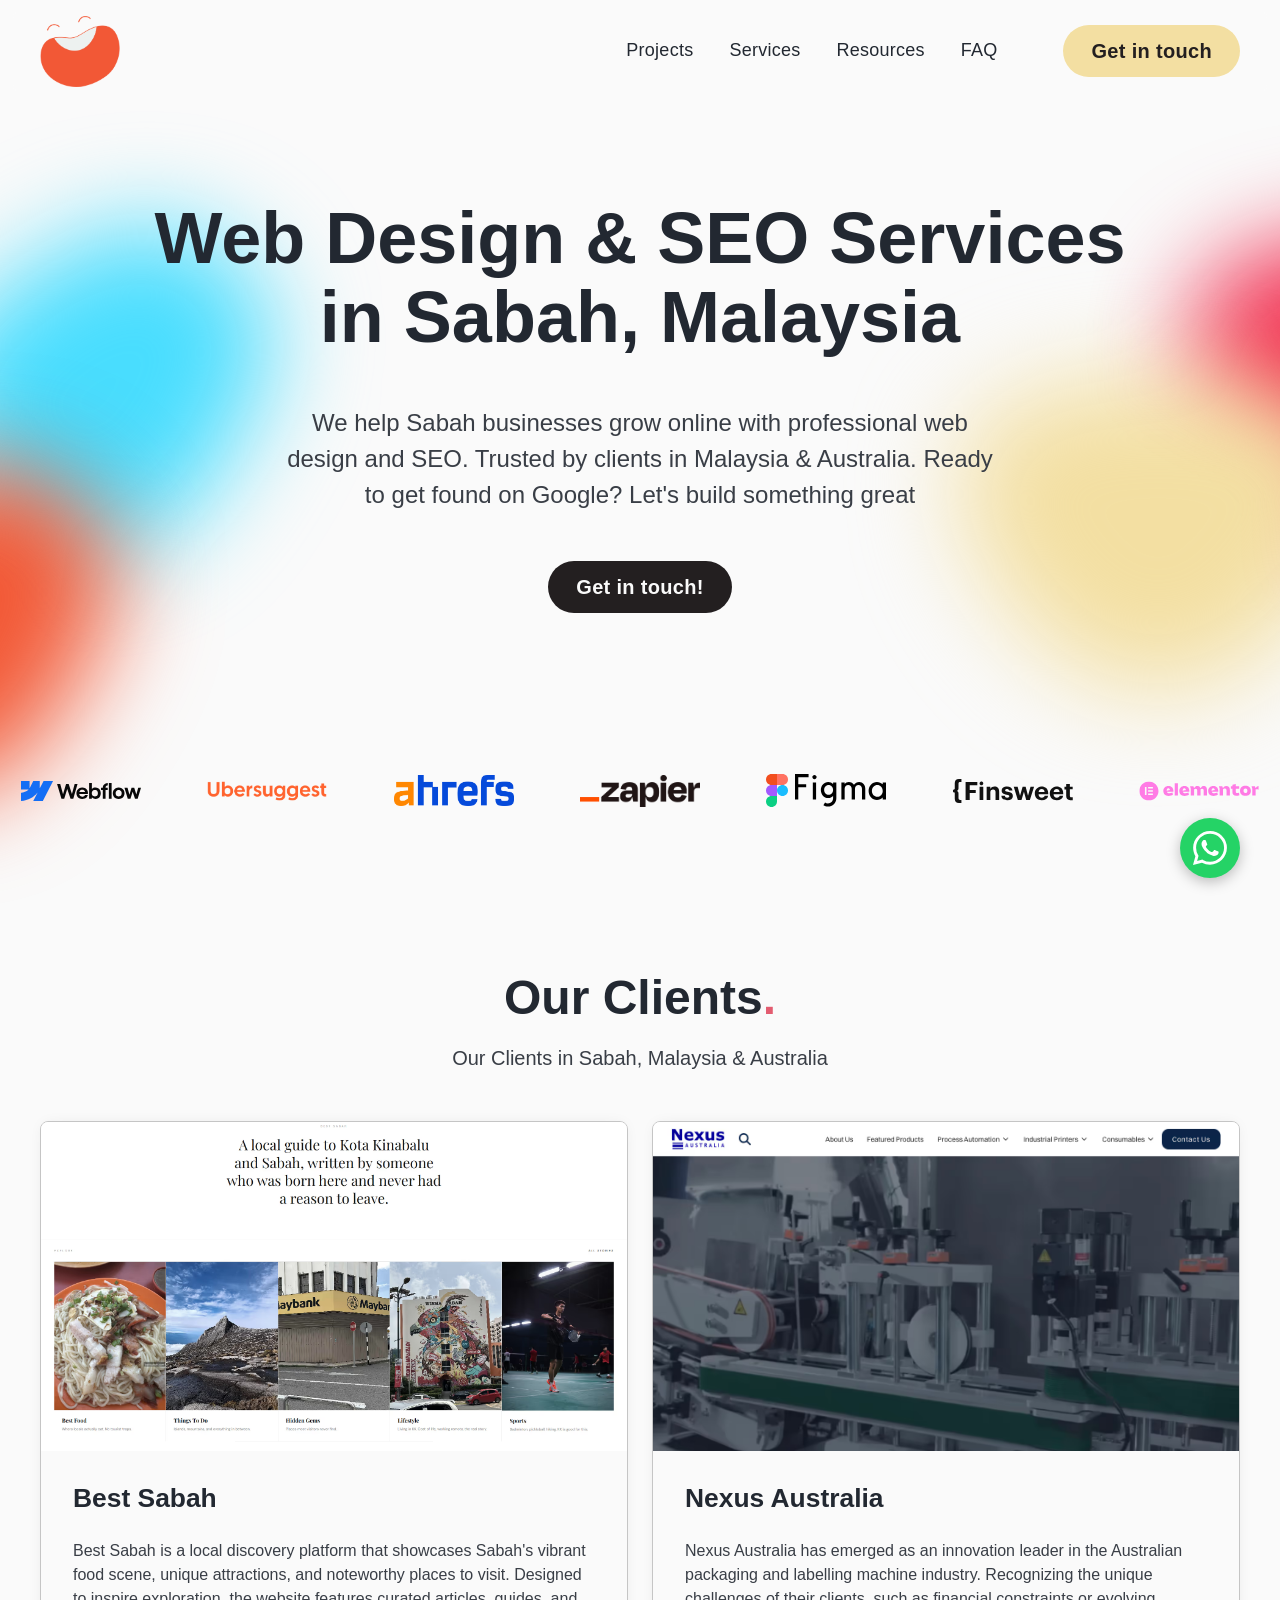
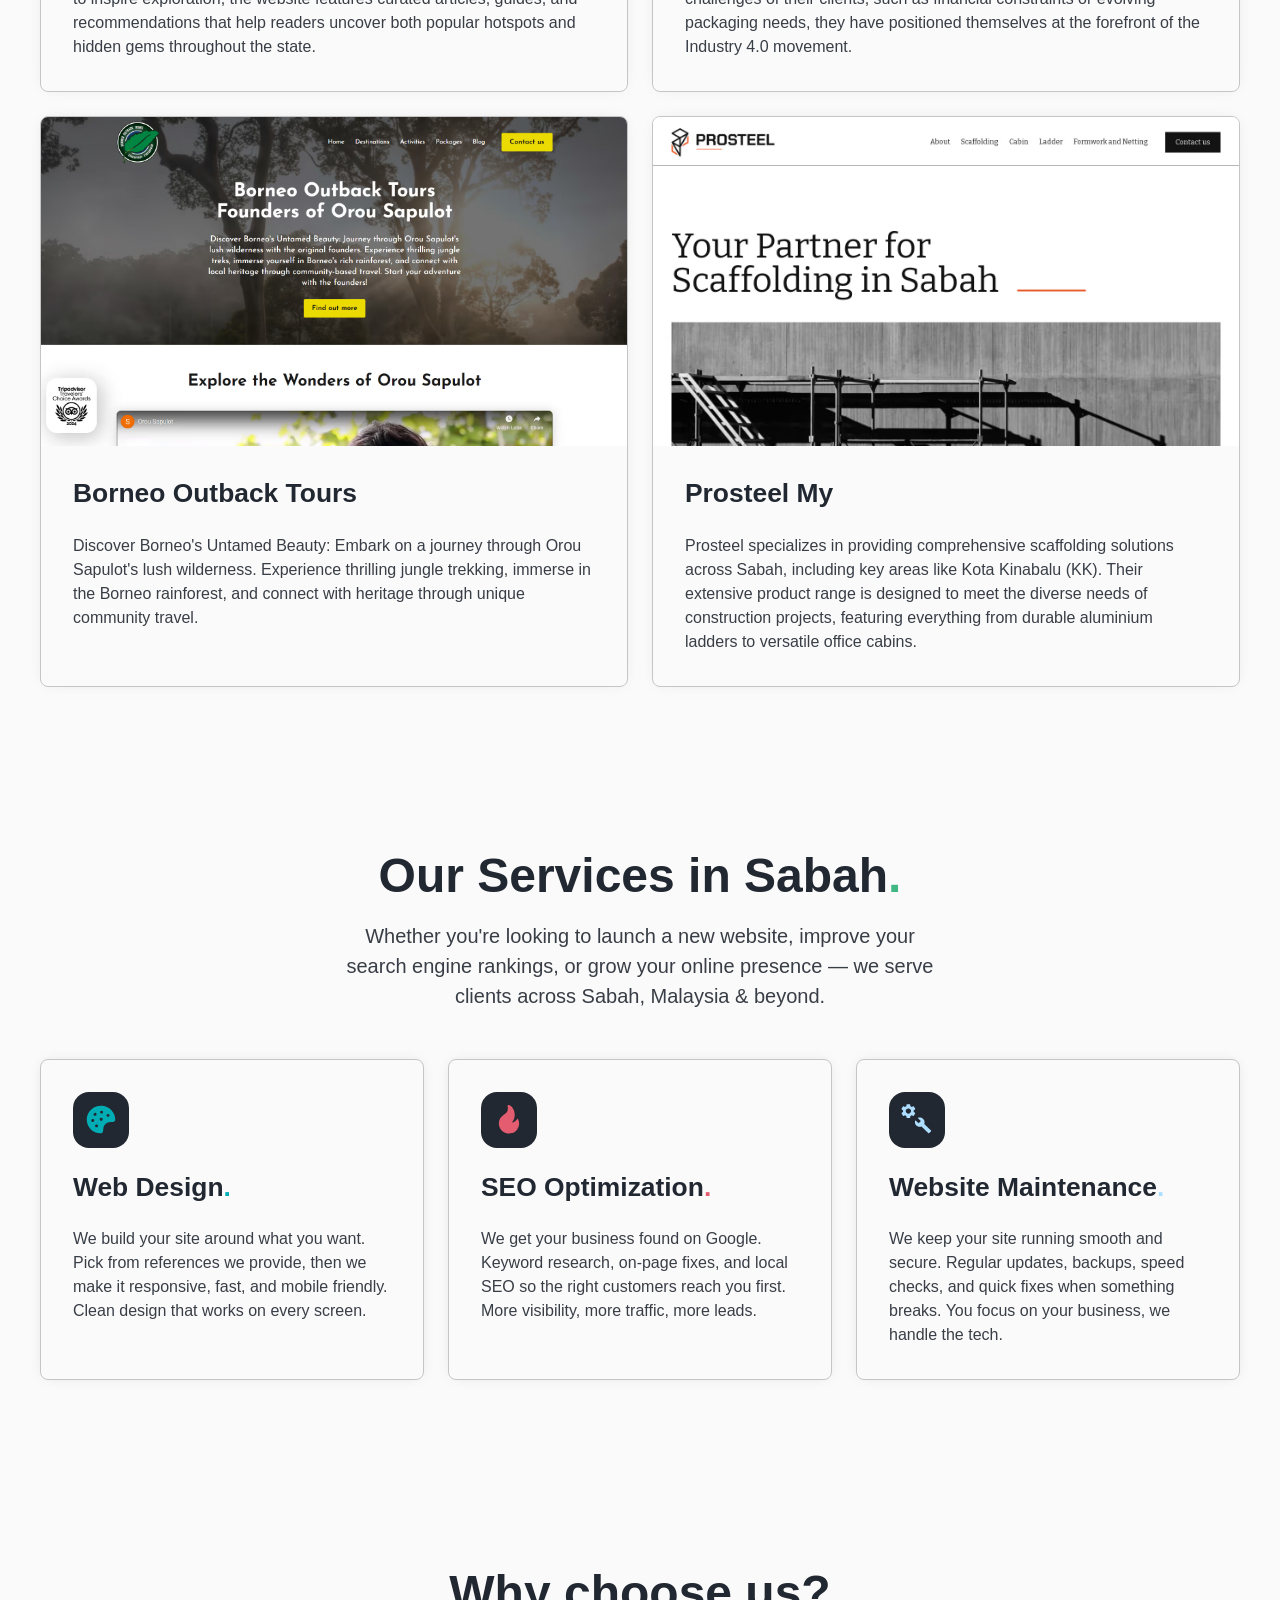
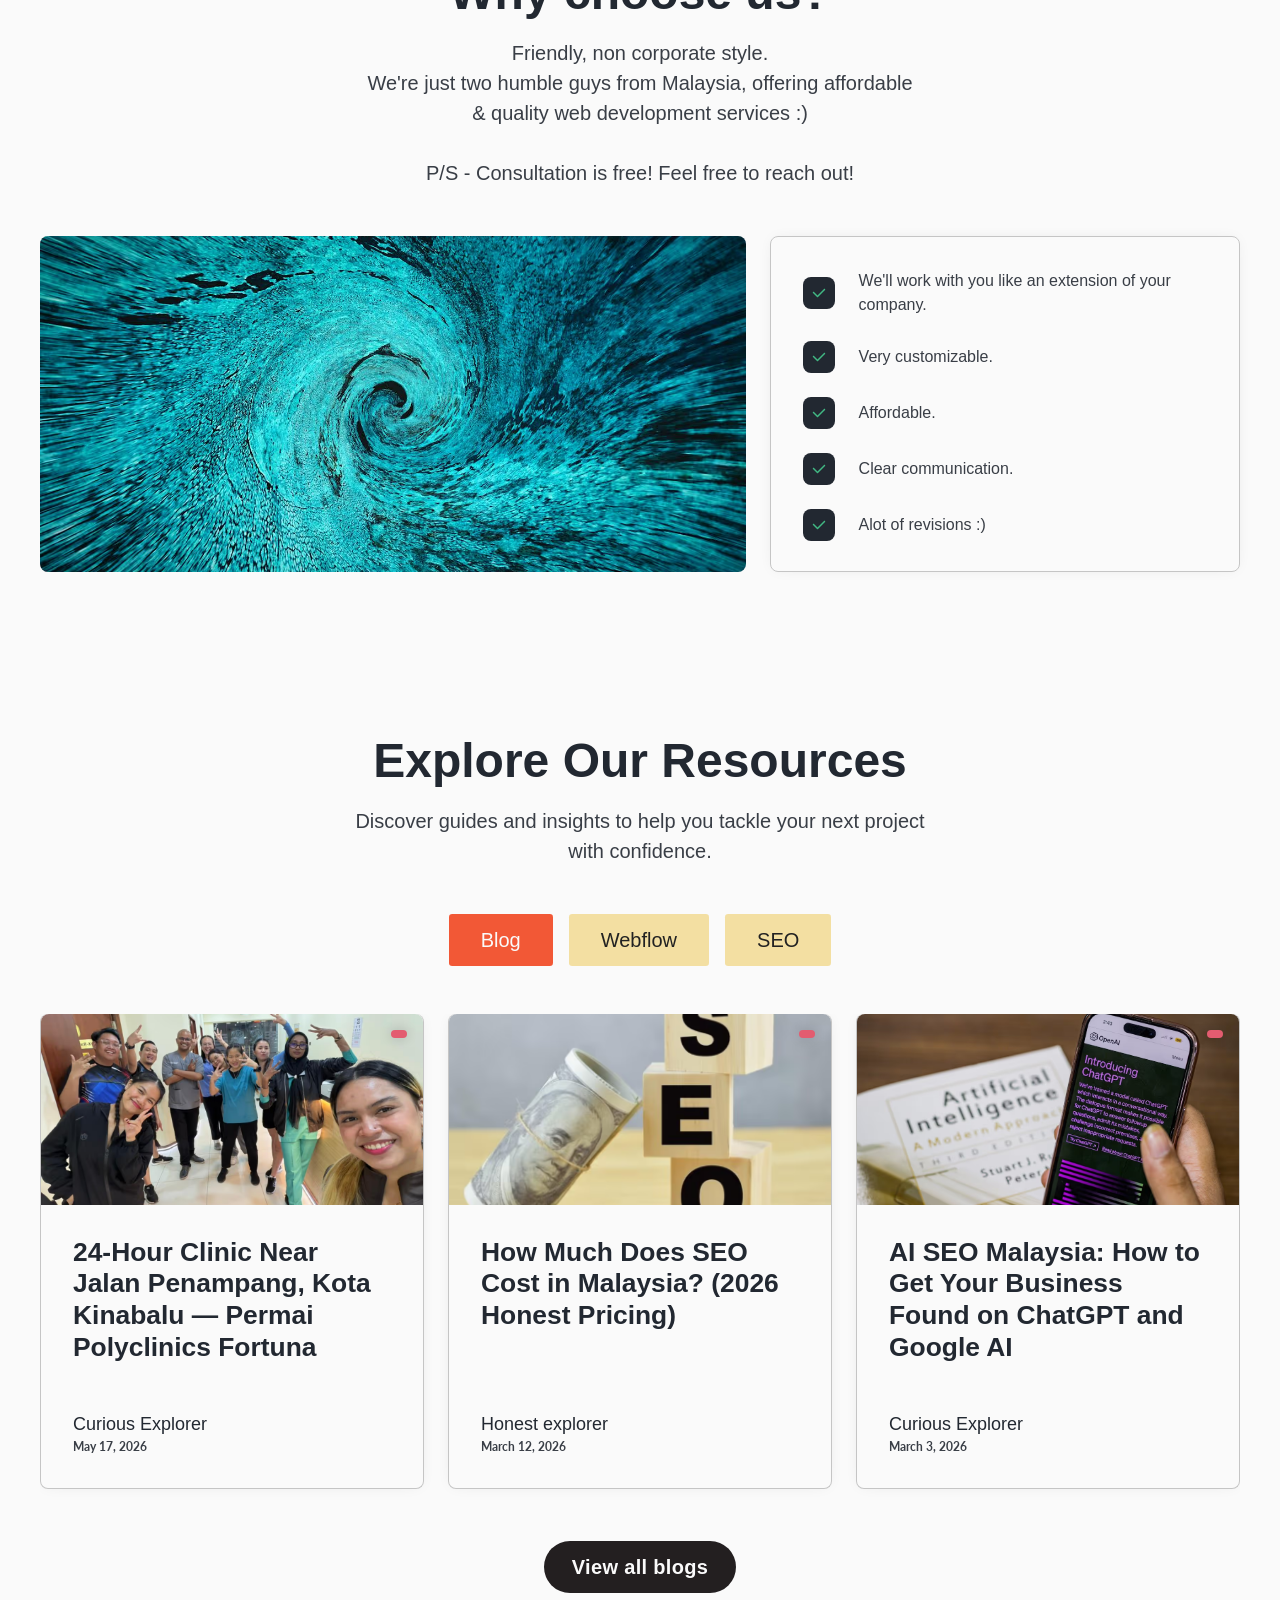
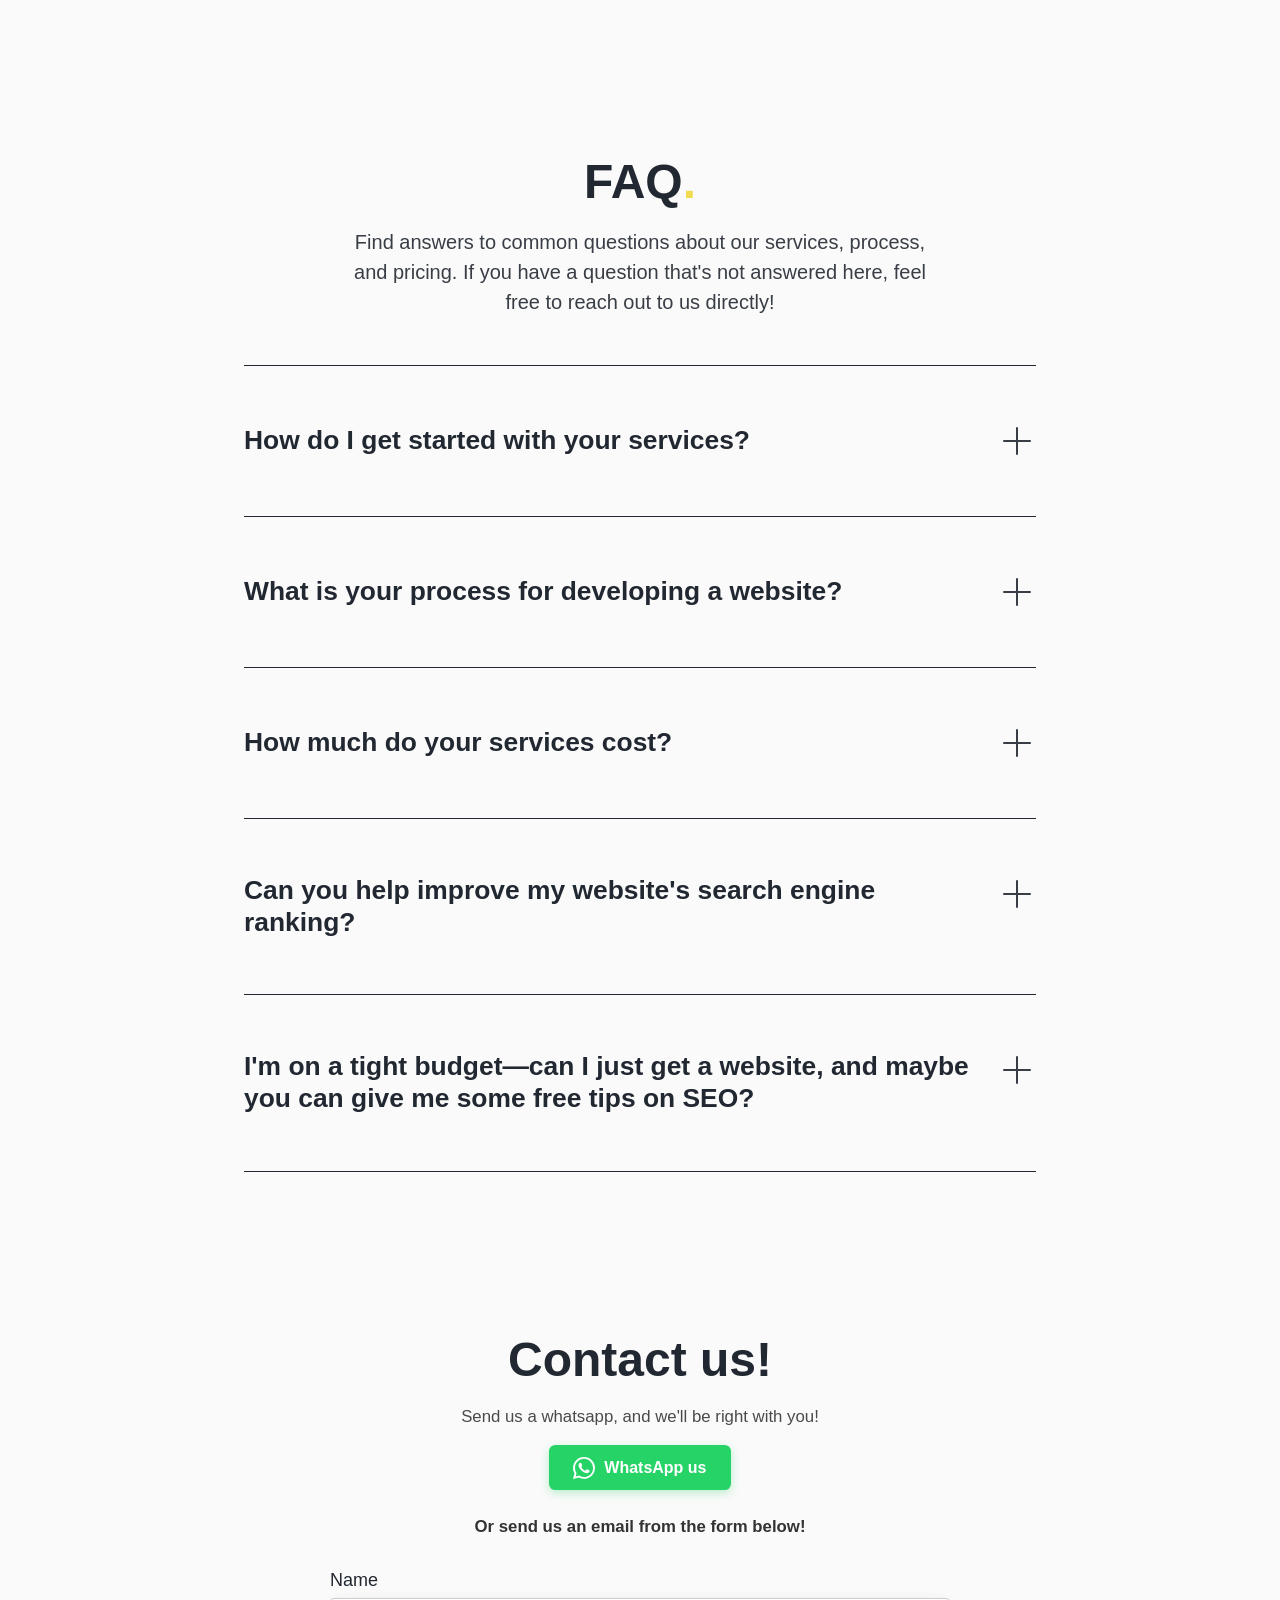
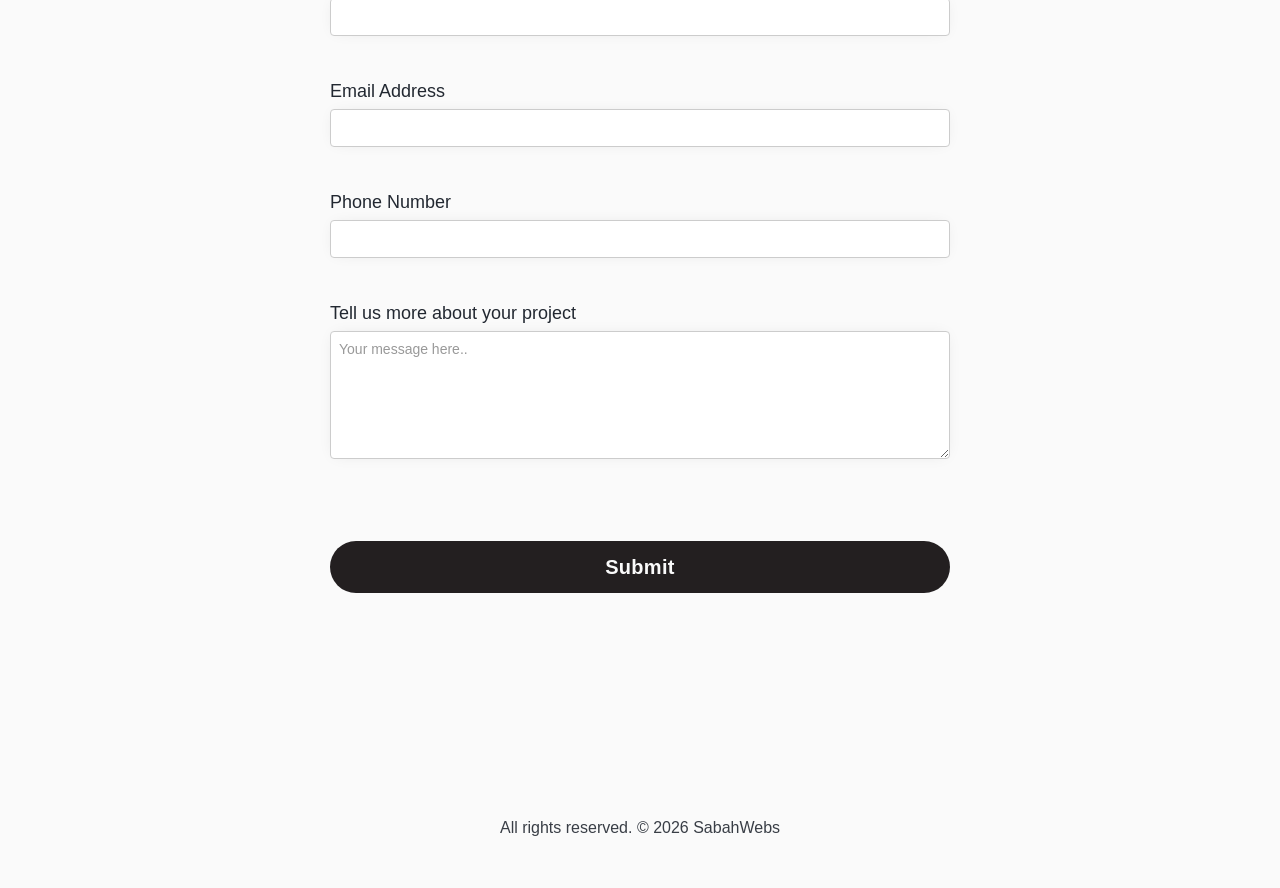
==== commit ad97a8c5: "Remove hidden testimonials section with Lorem ipsum placeholder text and duplicate contact form The " ====
--- a/index.html
+++ b/index.html
@@ -219,7 +219,7 @@
   animation-direction: reverse;
 }
 
-</style></div></div></section><section id="projects" class="section_projects"><div class="padding-global"><div class="container-large"><div class="padding-section-large"><div class="projects_component"><div class="heading_component"><h2>Our Clients<span class="text_accent is-seo">.</span></h2><p class="text-size-medium">Our Clients in Sabah, Malaysia &amp; Australia</p></div><div class="w-dyn-list"><div role="list" class="projects_grid w-dyn-items"><div role="listitem" class="w-dyn-item"><div class="projects_grid-item"><img alt="" loading="lazy" src="cdn.prod.website-files.com/65a239ffb52f089cc129d953/6a238607949fc39a35de1307_Best&#32;Sabah&#32;-&#32;A&#32;local&#32;guide&#32;to&#32;Kota&#32;Kinabalu&#32;and&#32;Sabah.avif" sizes="100vw" srcset="cdn.prod.website-files.com/65a239ffb52f089cc129d953/6a238607949fc39a35de1307_Best&#32;Sabah&#32;-&#32;A&#32;local&#32;guide&#32;to&#32;Kota&#32;Kinabalu&#32;and&#32;Sabah-p-500.avif 500w, cdn.prod.website-files.com/65a239ffb52f089cc129d953/6a238607949fc39a35de1307_Best&#32;Sabah&#32;-&#32;A&#32;local&#32;guide&#32;to&#32;Kota&#32;Kinabalu&#32;and&#32;Sabah-p-800.avif 800w, cdn.prod.website-files.com/65a239ffb52f089cc129d953/6a238607949fc39a35de1307_Best&#32;Sabah&#32;-&#32;A&#32;local&#32;guide&#32;to&#32;Kota&#32;Kinabalu&#32;and&#32;Sabah-p-1080.avif 1080w, cdn.prod.website-files.com/65a239ffb52f089cc129d953/6a238607949fc39a35de1307_Best&#32;Sabah&#32;-&#32;A&#32;local&#32;guide&#32;to&#32;Kota&#32;Kinabalu&#32;and&#32;Sabah.avif 1920w" class="projects_image"/><div class="projects_grid-content"><div class="projects_tag-wrapper"><div class="w-dyn-list"><div class="w-dyn-empty"><div>No items found.</div></div></div></div><h3>Best Sabah</h3><p>Best Sabah is a local discovery platform that showcases Sabah&#x27;s vibrant food scene, unique attractions, and noteworthy places to visit. Designed to inspire exploration, the website features curated articles, guides, and recommendations that help readers uncover both popular hotspots and hidden gems throughout the state.</p><a href="https://bestsabah.com/" target="_blank" class="link-block w-inline-block"></a></div></div></div><div role="listitem" class="w-dyn-item"><div class="projects_grid-item"><img alt="" loading="lazy" src="cdn.prod.website-files.com/65a239ffb52f089cc129d953/65a23b995c518b24c4354855_Filling&#32;&amp;&#32;Labelling&#32;Machines&#32;-&#32;Nexus&#32;Australia&#32;(1).avif" sizes="100vw" srcset="cdn.prod.website-files.com/65a239ffb52f089cc129d953/65a23b995c518b24c4354855_Filling&#32;&amp;&#32;Labelling&#32;Machines&#32;-&#32;Nexus&#32;Australia&#32;(1)-p-500.avif 500w, cdn.prod.website-files.com/65a239ffb52f089cc129d953/65a23b995c518b24c4354855_Filling&#32;&amp;&#32;Labelling&#32;Machines&#32;-&#32;Nexus&#32;Australia&#32;(1).avif 1366w" class="projects_image"/><div class="projects_grid-content"><div class="projects_tag-wrapper"><div class="w-dyn-list"><div role="list" class="projects_tag-wrapper w-dyn-items"><div style="background-color:hsla(153.27731092436974, 54.96%, 65.96%, 1.00)" role="listitem" class="projects_tag w-dyn-item"><div>Web Design</div></div><div style="background-color:hsla(240.7792207792208, 100.00%, 89.96%, 1.00)" role="listitem" class="projects_tag w-dyn-item"><div>Webflow</div></div><div style="background-color:#aedeff" role="listitem" class="projects_tag w-dyn-item"><div>Content Management System</div></div><div style="background-color:hsla(351.1111111111111, 94.34%, 76.42%, 1.00)" role="listitem" class="projects_tag w-dyn-item"><div>Search Engine Optimization</div></div></div></div></div><h3>Nexus Australia</h3><p>Nexus Australia has emerged as an innovation leader in the Australian packaging and labelling machine industry. Recognizing the unique challenges of their clients, such as financial constraints or evolving packaging needs, they have positioned themselves at the forefront of the Industry 4.0 movement.</p><a href="https://www.nexusaustralia.com.au/" target="_blank" class="link-block w-inline-block"></a></div></div></div><div role="listitem" class="w-dyn-item"><div class="projects_grid-item"><img alt="" loading="lazy" src="cdn.prod.website-files.com/65a239ffb52f089cc129d953/66b376ab4a4981a9c3a65ae3_Orou&#32;Sapulot.avif" sizes="100vw" srcset="cdn.prod.website-files.com/65a239ffb52f089cc129d953/66b376ab4a4981a9c3a65ae3_Orou&#32;Sapulot-p-500.avif 500w, cdn.prod.website-files.com/65a239ffb52f089cc129d953/66b376ab4a4981a9c3a65ae3_Orou&#32;Sapulot-p-800.avif 800w, cdn.prod.website-files.com/65a239ffb52f089cc129d953/66b376ab4a4981a9c3a65ae3_Orou&#32;Sapulot-p-1080.avif 1080w, cdn.prod.website-files.com/65a239ffb52f089cc129d953/66b376ab4a4981a9c3a65ae3_Orou&#32;Sapulot.avif 1862w" class="projects_image"/><div class="projects_grid-content"><div class="projects_tag-wrapper"><div class="w-dyn-list"><div role="list" class="projects_tag-wrapper w-dyn-items"><div style="background-color:hsla(153.27731092436974, 54.96%, 65.96%, 1.00)" role="listitem" class="projects_tag w-dyn-item"><div>Web Design</div></div><div style="background-color:hsla(240.7792207792208, 100.00%, 89.96%, 1.00)" role="listitem" class="projects_tag w-dyn-item"><div>Webflow</div></div><div style="background-color:#aedeff" role="listitem" class="projects_tag w-dyn-item"><div>Content Management System</div></div><div style="background-color:hsla(351.1111111111111, 94.34%, 76.42%, 1.00)" role="listitem" class="projects_tag w-dyn-item"><div>Search Engine Optimization</div></div></div></div></div><h3>Borneo Outback Tours</h3><p>Discover Borneo&#x27;s Untamed Beauty: Embark on a journey through Orou Sapulot&#x27;s lush wilderness. Experience thrilling jungle trekking, immerse in the Borneo rainforest, and connect with heritage through unique community travel. </p><a href="https://www.borneo.tours/" target="_blank" class="link-block w-inline-block"></a></div></div></div><div role="listitem" class="w-dyn-item"><div class="projects_grid-item"><img alt="" loading="lazy" src="cdn.prod.website-files.com/65a239ffb52f089cc129d953/65a23b903f4905c000a7b9b4_Best&#32;Scaffolding&#32;Solutions&#32;in&#32;Sabah&#32;_&#32;ProSteel&#32;Sdn&#32;Bhd.avif" sizes="100vw" srcset="cdn.prod.website-files.com/65a239ffb52f089cc129d953/65a23b903f4905c000a7b9b4_Best&#32;Scaffolding&#32;Solutions&#32;in&#32;Sabah&#32;_&#32;ProSteel&#32;Sdn&#32;Bhd-p-500.avif 500w, cdn.prod.website-files.com/65a239ffb52f089cc129d953/65a23b903f4905c000a7b9b4_Best&#32;Scaffolding&#32;Solutions&#32;in&#32;Sabah&#32;_&#32;ProSteel&#32;Sdn&#32;Bhd.avif 1366w" class="projects_image"/><div class="projects_grid-content"><div class="projects_tag-wrapper"><div class="w-dyn-list"><div role="list" class="projects_tag-wrapper w-dyn-items"><div style="background-color:hsla(153.27731092436974, 54.96%, 65.96%, 1.00)" role="listitem" class="projects_tag w-dyn-item"><div>Web Design</div></div><div style="background-color:hsla(240.7792207792208, 100.00%, 89.96%, 1.00)" role="listitem" class="projects_tag w-dyn-item"><div>Webflow</div></div><div style="background-color:#aedeff" role="listitem" class="projects_tag w-dyn-item"><div>Content Management System</div></div><div style="background-color:hsla(351.1111111111111, 94.34%, 76.42%, 1.00)" role="listitem" class="projects_tag w-dyn-item"><div>Search Engine Optimization</div></div></div></div></div><h3>Prosteel My</h3><p>Prosteel specializes in providing comprehensive scaffolding solutions across Sabah, including key areas like Kota Kinabalu (KK). Their extensive product range is designed to meet the diverse needs of construction projects, featuring everything from durable aluminium ladders to versatile office cabins. </p><a href="https://www.prosteelmy.com/" target="_blank" class="link-block w-inline-block"></a></div></div></div></div></div></div></div></div></div></section><section class="section_services"><div id="services" class="scroll_section is-services"></div><div class="padding-global"><div class="container-large"><div class="services-component"><div class="heading_component"><h2><span class="text_underline">Our Services in Sabah</span><span class="text_accent is-development">.</span></h2><p class="text-size-medium">Whether you&#x27;re looking to launch a new website, improve your search engine rankings, or grow your online presence — we serve clients across Sabah, Malaysia &amp; beyond.</p></div><div class="services_grid"><div id="w-node-_74aa9d56-db06-911a-b8fb-863b95f0f730-e8b85f65" class="services_grid-item"><div class="services_grid-image-wrapper"><img src="cdn.prod.website-files.com/6562ebb5332c7603e8b85f32/65a2aebf8eaf80a644e54c4e_basil_design.svg" loading="lazy" alt="Web design icon" class="services_grid-image"/></div><h3>Web Design<span class="text_accent is-design">.</span></h3><p>We build your site around what you want. Pick from references we provide, then we make it responsive, fast, and mobile friendly. Clean design that works on every screen.</p></div><div id="w-node-e3126f29-c07b-e0b5-70d5-5aaa0eb01d32-e8b85f65" class="services_grid-item"><div class="services_grid-image-wrapper"><img src="cdn.prod.website-files.com/6562ebb5332c7603e8b85f32/659d6414d65a75ed1814f31a_basil_fire-solid.svg" loading="lazy" alt="SEO optimization icon" class="services_grid-image"/></div><h3>SEO Optimization<span class="text_accent is-seo">.</span></h3><p>We get your business found on Google. Keyword research, on-page fixes, and local SEO so the right customers reach you first. More visibility, more traffic, more leads.</p></div><div id="w-node-_38f2a5ba-0b66-10cf-df3a-02cabc3c95f4-e8b85f65" class="services_grid-item"><div class="services_grid-image-wrapper"><img src="cdn.prod.website-files.com/6562ebb5332c7603e8b85f32/wrench-gear.svg" loading="lazy" alt="Website maintenance icon" class="services_grid-image"/></div><h3>Website Maintenance<span class="text_accent is-maintenance">.</span></h3><p>We keep your site running smooth and secure. Regular updates, backups, speed checks, and quick fixes when something breaks. You focus on your business, we handle the tech.</p></div></div></div></div></div></section><section class="section_feature"><div class="padding-global"><div class="container-large"><div class="padding-section-large"><div class="feature_component"><div class="heading_component"><h2>Why choose us?</h2><p class="text-size-medium">Friendly, non corporate style. <br/>We&#x27;re just two humble guys from Malaysia, offering affordable &amp; quality web development services :)<br/><br/>P/S - Consultation is free! Feel free to reach out!</p></div><div class="feature_grid"><div id="w-node-_2c045a14-aeed-716c-8c88-ab1f521eff61-e8b85f65" class="feature_image-wrapper"><img src="cdn.prod.website-files.com/6562ebb5332c7603e8b85f32/65abcf9423c622ffe69fbb18_Feature.avif" loading="lazy" sizes="100vw" srcset="cdn.prod.website-files.com/6562ebb5332c7603e8b85f32/65abcf9423c622ffe69fbb18_Feature-p-500.avif 500w, cdn.prod.website-files.com/6562ebb5332c7603e8b85f32/65abcf9423c622ffe69fbb18_Feature-p-800.avif 800w, cdn.prod.website-files.com/6562ebb5332c7603e8b85f32/65abcf9423c622ffe69fbb18_Feature.avif 1280w" alt="" class="image_cover"/></div><div id="w-node-_8dc70d4d-2b07-448c-448f-63fc76dbcd8d-e8b85f65" class="feature_content-wrapper"><div class="feature_content"><div class="feature_content-icon-wrapper"><img src="cdn.prod.website-files.com/6562ebb5332c7603e8b85f32/65abd1ea3654c86da08b7198_Basil_check-solid.svg" loading="lazy" alt="" class="feature_icon"/></div><p>We&#x27;ll work with you like an extension of your company.</p></div><div class="feature_content"><div class="feature_content-icon-wrapper"><img src="cdn.prod.website-files.com/6562ebb5332c7603e8b85f32/65abd1ea3654c86da08b7198_Basil_check-solid.svg" loading="lazy" alt="" class="feature_icon"/></div><p>Very customizable.</p></div><div class="feature_content"><div class="feature_content-icon-wrapper"><img src="cdn.prod.website-files.com/6562ebb5332c7603e8b85f32/65abd1ea3654c86da08b7198_Basil_check-solid.svg" loading="lazy" alt="" class="feature_icon"/></div><p>Affordable.</p></div><div class="feature_content"><div class="feature_content-icon-wrapper"><img src="cdn.prod.website-files.com/6562ebb5332c7603e8b85f32/65abd1ea3654c86da08b7198_Basil_check-solid.svg" loading="lazy" alt="" class="feature_icon"/></div><p>Clear communication.</p></div><div class="feature_content"><div class="feature_content-icon-wrapper"><img src="cdn.prod.website-files.com/6562ebb5332c7603e8b85f32/65abd1ea3654c86da08b7198_Basil_check-solid.svg" loading="lazy" alt="" class="feature_icon"/></div><p>Alot of revisions :)</p></div></div></div></div></div></div></div></section><section class="section_resources"><div id="resources" class="scroll_section is-services"></div><div class="padding-global"><div class="container-large"><div class="padding-section-large padding-top-0"><div class="resources_component"><div class="heading_component"><h2>Explore Our Resources</h2><p class="text-size-medium">Discover guides and insights to help you tackle your next project with confidence.<br/></p></div><div class="resources_content"><div data-current="Tab 1" data-easing="ease" data-duration-in="300" data-duration-out="100" class="resource_content-tab w-tabs"><div class="tabs-menu w-tab-menu"><a data-w-tab="Tab 1" class="resource_tab-link w-inline-block w-tab-link w--current"><div>Blog</div></a><a data-w-tab="Tab 3" class="resource_tab-link w-inline-block w-tab-link"><div>Webflow</div></a><a data-w-tab="Tab 4" class="resource_tab-link w-inline-block w-tab-link"><div>SEO</div></a></div><div class="w-tab-content"><div data-w-tab="Tab 1" class="resource_tab-pane w-tab-pane w--tab-active"><div class="blog_grid"><div class="w-dyn-list"><div role="list" class="collection-list w-dyn-items"><div role="listitem" class="w-dyn-item"><a href="blog/24-hour-clinic-jalan-penampang-kota-kinabalu.html" target="_blank" class="blog_grid-item w-inline-block"><img alt="" loading="lazy" src="cdn.prod.website-files.com/65a239ffb52f089cc129d953/6a09539cd925870ce979715a_permai&#32;fortuna&#32;staffs&#32;and&#32;doctor.avif" sizes="100vw" srcset="cdn.prod.website-files.com/65a239ffb52f089cc129d953/6a09539cd925870ce979715a_permai&#32;fortuna&#32;staffs&#32;and&#32;doctor-p-500.avif 500w, cdn.prod.website-files.com/65a239ffb52f089cc129d953/6a09539cd925870ce979715a_permai&#32;fortuna&#32;staffs&#32;and&#32;doctor.avif 1080w" class="blog_image"/><div class="blog_grid-content"><div class="blog_tag is-card"><div class="w-dyn-bind-empty"></div></div><div class="blog_grid-contents"><h3>24-Hour Clinic Near Jalan Penampang, Kota Kinabalu — Permai Polyclinics Fortuna</h3><div class="spacer-small"></div><p class="blog_description w-dyn-bind-empty"></p></div><div class="testimonials_name-wrapper"><div class="testimonials_name">Curious Explorer</div><div class="testimonials_position">May 17, 2026</div></div></div></a></div><div role="listitem" class="w-dyn-item"><a href="blog/how-much-does-seo-cost-in-malaysia.html" target="_blank" class="blog_grid-item w-inline-block"><img alt="a roll of american currency with SEO blocks" loading="lazy" src="cdn.prod.website-files.com/65a239ffb52f089cc129d953/69b28dd158a19a15ff9f8065_WhatsApp&#32;Image&#32;2026-03-12&#32;at&#32;5.56.20&#32;PM.avif" class="blog_image"/><div class="blog_grid-content"><div class="blog_tag is-card"><div class="w-dyn-bind-empty"></div></div><div class="blog_grid-contents"><h3>How Much Does SEO Cost in Malaysia? (2026 Honest Pricing)</h3><div class="spacer-small"></div><p class="blog_description w-dyn-bind-empty"></p></div><div class="testimonials_name-wrapper"><div class="testimonials_name">Honest explorer</div><div class="testimonials_position">March 12, 2026</div></div></div></a></div><div role="listitem" class="w-dyn-item"><a href="blog/ai-seo-malaysia.html" target="_blank" class="blog_grid-item w-inline-block"><img alt="" loading="lazy" src="cdn.prod.website-files.com/65a239ffb52f089cc129d953/69a5c23d98396270ef61b57a_artifcial&#32;intelligence&#32;chatgpt.avif" class="blog_image"/><div class="blog_grid-content"><div class="blog_tag is-card"><div class="w-dyn-bind-empty"></div></div><div class="blog_grid-contents"><h3>AI SEO Malaysia: How to Get Your Business Found on ChatGPT and Google AI</h3><div class="spacer-small"></div><p class="blog_description w-dyn-bind-empty"></p></div><div class="testimonials_name-wrapper"><div class="testimonials_name">Curious Explorer</div><div class="testimonials_position">March 3, 2026</div></div></div></a></div><div role="listitem" class="w-dyn-item"><a href="blog/how-long-does-seo-take-to-work-the-honest-answer.html" target="_blank" class="blog_grid-item w-inline-block"><img alt="" loading="lazy" src="cdn.prod.website-files.com/65a239ffb52f089cc129d953/69a5bfcd204700be6c37afd2_seo&#32;scrabble&#32;tiles.avif" sizes="100vw" srcset="cdn.prod.website-files.com/65a239ffb52f089cc129d953/69a5bfcd204700be6c37afd2_seo&#32;scrabble&#32;tiles-p-500.avif 500w, cdn.prod.website-files.com/65a239ffb52f089cc129d953/69a5bfcd204700be6c37afd2_seo&#32;scrabble&#32;tiles.avif 1129w" class="blog_image"/><div class="blog_grid-content"><div class="blog_tag is-card"><div class="w-dyn-bind-empty"></div></div><div class="blog_grid-contents"><h3>How Long Does SEO Take to Work? (The Honest Answer)</h3><div class="spacer-small"></div><p class="blog_description w-dyn-bind-empty"></p></div><div class="testimonials_name-wrapper"><div class="testimonials_name">Happy Explorer</div><div class="testimonials_position">March 3, 2026</div></div></div></a></div><div role="listitem" class="w-dyn-item"><a href="blog/why-your-sabah-business-needs-a-website-in-2026.html" target="_blank" class="blog_grid-item w-inline-block"><img alt="" loading="lazy" src="cdn.prod.website-files.com/65a239ffb52f089cc129d953/69a5bf4bed2761c204b60cc2_business&#32;ads&#32;old&#32;school&#32;website.avif" sizes="100vw" srcset="cdn.prod.website-files.com/65a239ffb52f089cc129d953/69a5bf4bed2761c204b60cc2_business&#32;ads&#32;old&#32;school&#32;website-p-500.avif 500w, cdn.prod.website-files.com/65a239ffb52f089cc129d953/69a5bf4bed2761c204b60cc2_business&#32;ads&#32;old&#32;school&#32;website.avif 1125w" class="blog_image"/><div class="blog_grid-content"><div class="blog_tag is-card"><div class="w-dyn-bind-empty"></div></div><div class="blog_grid-contents"><h3>Why Your Sabah Business Needs a Website in 2026</h3><div class="spacer-small"></div><p class="blog_description w-dyn-bind-empty"></p></div><div class="testimonials_name-wrapper"><div class="testimonials_name">Happy explorer</div><div class="testimonials_position">March 2, 2026</div></div></div></a></div><div role="listitem" class="w-dyn-item"><a href="blog/the-best-scaffolding-in-kota-kinabalu-kk.html" target="_blank" class="blog_grid-item w-inline-block"><img alt="" loading="lazy" src="cdn.prod.website-files.com/65a239ffb52f089cc129d953/69a263d9ba8b7aa4b198b7d2_scaffolding&#32;in&#32;kota&#32;kinabalu.avif" sizes="100vw" srcset="cdn.prod.website-files.com/65a239ffb52f089cc129d953/69a263d9ba8b7aa4b198b7d2_scaffolding&#32;in&#32;kota&#32;kinabalu-p-500.avif 500w, cdn.prod.website-files.com/65a239ffb52f089cc129d953/69a263d9ba8b7aa4b198b7d2_scaffolding&#32;in&#32;kota&#32;kinabalu.avif 676w" class="blog_image"/><div class="blog_grid-content"><div class="blog_tag is-card"><div class="w-dyn-bind-empty"></div></div><div class="blog_grid-contents"><h3>The Best Scaffolding in Kota Kinabalu (KK) &amp; Sabah — Why Contractors Trust ProSteel Sdn Bhd</h3><div class="spacer-small"></div><p class="blog_description w-dyn-bind-empty"></p></div><div class="testimonials_name-wrapper"><div class="testimonials_name">Happy Explorer</div><div class="testimonials_position">January 2, 2026</div></div></div></a></div><div role="listitem" class="w-dyn-item"><a href="blog/what-is-orou-sapulot.html" target="_blank" class="blog_grid-item w-inline-block"><img alt="" loading="lazy" src="cdn.prod.website-files.com/65a239ffb52f089cc129d953/699f33200ca309e55c74a4fe_1692146.avif" sizes="100vw" srcset="cdn.prod.website-files.com/65a239ffb52f089cc129d953/699f33200ca309e55c74a4fe_1692146-p-500.avif 500w, cdn.prod.website-files.com/65a239ffb52f089cc129d953/699f33200ca309e55c74a4fe_1692146-p-800.avif 800w, cdn.prod.website-files.com/65a239ffb52f089cc129d953/699f33200ca309e55c74a4fe_1692146.avif 960w" class="blog_image"/><div class="blog_grid-content"><div class="blog_tag is-card"><div class="w-dyn-bind-empty"></div></div><div class="blog_grid-contents"><h3>What is Orou Sapulot? A Complete Guide for First-Time Visitors</h3><div class="spacer-small"></div><p class="blog_description w-dyn-bind-empty"></p></div><div class="testimonials_name-wrapper"><div class="testimonials_name">Happy Explorer</div><div class="testimonials_position">February 26, 2026</div></div></div></a></div><div role="listitem" class="w-dyn-item"><a href="blog/why-orou-sapulot-is-the-most-important.html" target="_blank" class="blog_grid-item w-inline-block"><img alt="" loading="lazy" src="cdn.prod.website-files.com/65a239ffb52f089cc129d953/699e38e783c33d4c166ba50b_7601702.avif" class="blog_image"/><div class="blog_grid-content"><div class="blog_tag is-card"><div class="w-dyn-bind-empty"></div></div><div class="blog_grid-contents"><h3>Why Orou Sapulot is the Most Important Tourism Project in Sabah Right Now</h3><div class="spacer-small"></div><p class="blog_description w-dyn-bind-empty"></p></div><div class="testimonials_name-wrapper"><div class="testimonials_name">Happy Explorer</div><div class="testimonials_position">February 25, 2026</div></div></div></a></div><div role="listitem" class="w-dyn-item"><a href="blog/top-5-reasons-to-visit-orou-sapulot-in-2026.html" target="_blank" class="blog_grid-item w-inline-block"><img alt="" loading="lazy" src="cdn.prod.website-files.com/65a239ffb52f089cc129d953/699a3fe003c92db082af8cb6_6862737.avif" class="blog_image"/><div class="blog_grid-content"><div class="blog_tag is-card"><div class="w-dyn-bind-empty"></div></div><div class="blog_grid-contents"><h3>Top 5 Reasons to Visit Orou Sapulot in 2026</h3><div class="spacer-small"></div><p class="blog_description w-dyn-bind-empty"></p></div><div class="testimonials_name-wrapper"><div class="testimonials_name">Happy explorer</div><div class="testimonials_position">February 22, 2026</div></div></div></a></div><div role="listitem" class="w-dyn-item"><a href="blog/orou-sapulot-sabahs-best-kept-secret-for-eco-travellers.html" target="_blank" class="blog_grid-item w-inline-block"><img alt="" loading="lazy" src="cdn.prod.website-files.com/65a239ffb52f089cc129d953/699892f231aab6a0cf1f88bb_orou&#32;sapulot&#32;cave.avif" sizes="100vw" srcset="cdn.prod.website-files.com/65a239ffb52f089cc129d953/699892f231aab6a0cf1f88bb_orou&#32;sapulot&#32;cave-p-500.avif 500w, cdn.prod.website-files.com/65a239ffb52f089cc129d953/699892f231aab6a0cf1f88bb_orou&#32;sapulot&#32;cave.avif 1066w" class="blog_image"/><div class="blog_grid-content"><div class="blog_tag is-card"><div class="w-dyn-bind-empty"></div></div><div class="blog_grid-contents"><h3>Orou Sapulot: Sabah&#x27;s Best Kept Secret for Eco-Travellers</h3><div class="spacer-small"></div><p class="blog_description">Discover Orou Sapulot, a hidden gem in Sabah run by the original Murut founders. Caves, rivers, rainforest and authentic culture deep in Borneo.</p></div><div class="testimonials_name-wrapper"><div class="testimonials_name">Happy explorer</div><div class="testimonials_position">February 20, 2026</div></div></div></a></div></div></div></div></div><div data-w-tab="Tab 2" class="resource_tab-pane w-tab-pane"><div class="resource_tab-heading max-width-large"><h3>What is E-commerce and why does it matter?</h3><p class="text-size-medium">E-commerce, or electronic commerce, is about selling goods or services online. In today’s digital age, having an e-commerce presence means reaching customers where they spend their time—on the internet. It’s a powerful way to grow your business by tapping into a global market.</p></div><div class="tab_contents-grid"><div id="w-node-ad847de5-7e55-9aa8-0499-3f48b7aaec76-e8b85f65" class="seo_grid-item"><h3>24/7 Availability</h3><div class="seo_grid-image-wrapper"><img sizes="100vw" srcset="cdn.prod.website-files.com/6562ebb5332c7603e8b85f32/66bcd350d9dba3b44c6386f5_247&#32;Availability-p-500.jpg 500w, cdn.prod.website-files.com/6562ebb5332c7603e8b85f32/66bcd350d9dba3b44c6386f5_247&#32;Availability-p-800.jpg 800w, cdn.prod.website-files.com/6562ebb5332c7603e8b85f32/66bcd350d9dba3b44c6386f5_247&#32;Availability-p-1080.jpg 1080w, cdn.prod.website-files.com/6562ebb5332c7603e8b85f32/66bcd350d9dba3b44c6386f5_247&#32;Availability-p-1600.jpg 1600w, cdn.prod.website-files.com/6562ebb5332c7603e8b85f32/66bcd350d9dba3b44c6386f5_247&#32;Availability-p-2000.jpg 2000w, cdn.prod.website-files.com/6562ebb5332c7603e8b85f32/66bcd350d9dba3b44c6386f5_247&#32;Availability-p-2600.jpg 2600w, cdn.prod.website-files.com/6562ebb5332c7603e8b85f32/66bcd350d9dba3b44c6386f5_247&#32;Availability-p-3200.jpg 3200w, cdn.prod.website-files.com/6562ebb5332c7603e8b85f32/66bcd350d9dba3b44c6386f5_247&#32;Availability.jpg 7502w" alt="" src="cdn.prod.website-files.com/6562ebb5332c7603e8b85f32/66bcd350d9dba3b44c6386f5_247&#32;Availability.jpg" loading="eager" class="seo_grid-image"/></div><p>Your online store is open all day, every day. Unlike a physical store, e-commerce lets your customers shop anytime, increasing your sales potential without extra effort.</p></div><div id="w-node-ad847de5-7e55-9aa8-0499-3f48b7aaec7d-e8b85f65" class="seo_grid-item"><h3>Broader Audience</h3><div class="seo_grid-image-wrapper"><img sizes="100vw" srcset="cdn.prod.website-files.com/6562ebb5332c7603e8b85f32/66bcd350aba3eb8f34087b8b_Broader&#32;Audience-p-500.jpg 500w, cdn.prod.website-files.com/6562ebb5332c7603e8b85f32/66bcd350aba3eb8f34087b8b_Broader&#32;Audience-p-800.jpg 800w, cdn.prod.website-files.com/6562ebb5332c7603e8b85f32/66bcd350aba3eb8f34087b8b_Broader&#32;Audience-p-1080.jpg 1080w, cdn.prod.website-files.com/6562ebb5332c7603e8b85f32/66bcd350aba3eb8f34087b8b_Broader&#32;Audience-p-1600.jpg 1600w, cdn.prod.website-files.com/6562ebb5332c7603e8b85f32/66bcd350aba3eb8f34087b8b_Broader&#32;Audience-p-2000.jpg 2000w, cdn.prod.website-files.com/6562ebb5332c7603e8b85f32/66bcd350aba3eb8f34087b8b_Broader&#32;Audience-p-2600.jpg 2600w, cdn.prod.website-files.com/6562ebb5332c7603e8b85f32/66bcd350aba3eb8f34087b8b_Broader&#32;Audience-p-3200.jpg 3200w, cdn.prod.website-files.com/6562ebb5332c7603e8b85f32/66bcd350aba3eb8f34087b8b_Broader&#32;Audience.jpg 5184w" alt="" src="cdn.prod.website-files.com/6562ebb5332c7603e8b85f32/66bcd350aba3eb8f34087b8b_Broader&#32;Audience.jpg" loading="lazy" class="seo_grid-image"/></div><p>E-commerce allows you to reach customers beyond your local area. With the right strategies, your products can be found by people all over the world, vastly expanding your market.</p></div><div id="w-node-ad847de5-7e55-9aa8-0499-3f48b7aaec84-e8b85f65" class="seo_grid-item"><h3>Lower Costs</h3><div class="seo_grid-image-wrapper"><img sizes="100vw" srcset="cdn.prod.website-files.com/6562ebb5332c7603e8b85f32/66bcd3519aa357d2939bafd2_Lower&#32;Cost-p-500.jpg 500w, cdn.prod.website-files.com/6562ebb5332c7603e8b85f32/66bcd3519aa357d2939bafd2_Lower&#32;Cost-p-800.jpg 800w, cdn.prod.website-files.com/6562ebb5332c7603e8b85f32/66bcd3519aa357d2939bafd2_Lower&#32;Cost-p-1080.jpg 1080w, cdn.prod.website-files.com/6562ebb5332c7603e8b85f32/66bcd3519aa357d2939bafd2_Lower&#32;Cost-p-1600.jpg 1600w, cdn.prod.website-files.com/6562ebb5332c7603e8b85f32/66bcd3519aa357d2939bafd2_Lower&#32;Cost-p-2000.jpg 2000w, cdn.prod.website-files.com/6562ebb5332c7603e8b85f32/66bcd3519aa357d2939bafd2_Lower&#32;Cost-p-2600.jpg 2600w, cdn.prod.website-files.com/6562ebb5332c7603e8b85f32/66bcd3519aa357d2939bafd2_Lower&#32;Cost-p-3200.jpg 3200w, cdn.prod.website-files.com/6562ebb5332c7603e8b85f32/66bcd3519aa357d2939bafd2_Lower&#32;Cost.jpg 6000w" alt="" src="cdn.prod.website-files.com/6562ebb5332c7603e8b85f32/66bcd3519aa357d2939bafd2_Lower&#32;Cost.jpg" loading="lazy" class="seo_grid-image"/></div><p>Running an e-commerce store can be more cost-effective than a physical storefront. Lower overhead costs and the ability to automate sales processes help you save money while scaling your business.</p></div></div></div><div data-w-tab="Tab 3" class="resource_tab-pane w-tab-pane"><div class="resource_tab-heading max-width-large"><h3>Why use Webflow for your website?</h3><p class="text-size-medium">Webflow is a powerful tool that combines the flexibility of custom coding with the ease of a visual editor. It allows you to create professional websites without compromising on creativity or functionality.</p></div><div class="tab_contents-grid"><div id="w-node-_8f47a02f-5170-5320-bac7-0e73acf80d97-e8b85f65" class="seo_grid-item"><h3>Design Freedom</h3><div class="seo_grid-image-wrapper"><img sizes="100vw" srcset="cdn.prod.website-files.com/6562ebb5332c7603e8b85f32/66bcd3b0ecdf4ebbc4979547_Design&#32;Freedom-p-500.avif 500w, cdn.prod.website-files.com/6562ebb5332c7603e8b85f32/66bcd3b0ecdf4ebbc4979547_Design&#32;Freedom-p-800.avif 800w, cdn.prod.website-files.com/6562ebb5332c7603e8b85f32/66bcd3b0ecdf4ebbc4979547_Design&#32;Freedom-p-1080.avif 1080w, cdn.prod.website-files.com/6562ebb5332c7603e8b85f32/66bcd3b0ecdf4ebbc4979547_Design&#32;Freedom.avif 4000w" alt="" src="cdn.prod.website-files.com/6562ebb5332c7603e8b85f32/66bcd3b0ecdf4ebbc4979547_Design&#32;Freedom.avif" loading="eager" class="seo_grid-image"/></div><p>Webflow allows you to design without limits. Unlike traditional website builders, Webflow offers full control over every element, enabling you to create unique, custom designs that stand out.</p></div><div id="w-node-_8f47a02f-5170-5320-bac7-0e73acf80d9e-e8b85f65" class="seo_grid-item"><h3>Built-In CMS</h3><div class="seo_grid-image-wrapper"><img sizes="100vw" srcset="cdn.prod.website-files.com/6562ebb5332c7603e8b85f32/66bcd34fe4566f8630a5b399_Built-In&#32;CMS-p-500.jpg 500w, cdn.prod.website-files.com/6562ebb5332c7603e8b85f32/66bcd34fe4566f8630a5b399_Built-In&#32;CMS-p-800.jpg 800w, cdn.prod.website-files.com/6562ebb5332c7603e8b85f32/66bcd34fe4566f8630a5b399_Built-In&#32;CMS-p-1080.jpg 1080w, cdn.prod.website-files.com/6562ebb5332c7603e8b85f32/66bcd34fe4566f8630a5b399_Built-In&#32;CMS-p-1600.jpg 1600w, cdn.prod.website-files.com/6562ebb5332c7603e8b85f32/66bcd34fe4566f8630a5b399_Built-In&#32;CMS-p-2000.jpg 2000w, cdn.prod.website-files.com/6562ebb5332c7603e8b85f32/66bcd34fe4566f8630a5b399_Built-In&#32;CMS-p-2600.jpg 2600w, cdn.prod.website-files.com/6562ebb5332c7603e8b85f32/66bcd34fe4566f8630a5b399_Built-In&#32;CMS-p-3200.jpg 3200w, cdn.prod.website-files.com/6562ebb5332c7603e8b85f32/66bcd34fe4566f8630a5b399_Built-In&#32;CMS.jpg 5677w" alt="" src="cdn.prod.website-files.com/6562ebb5332c7603e8b85f32/66bcd34fe4566f8630a5b399_Built-In&#32;CMS.jpg" loading="lazy" class="seo_grid-image"/></div><p>Webflow’s Content Management System (CMS), managing your content is easy. You can update text, images, and other content without touching the design, making it perfect for dynamic, content-rich sites.</p></div><div id="w-node-_8f47a02f-5170-5320-bac7-0e73acf80da5-e8b85f65" class="seo_grid-item"><h3>Responsive Design</h3><div class="seo_grid-image-wrapper"><img sizes="100vw" srcset="cdn.prod.website-files.com/6562ebb5332c7603e8b85f32/66bcd34f3d94d9179d66dbac_Responsive&#32;Design-p-500.jpg 500w, cdn.prod.website-files.com/6562ebb5332c7603e8b85f32/66bcd34f3d94d9179d66dbac_Responsive&#32;Design-p-800.jpg 800w, cdn.prod.website-files.com/6562ebb5332c7603e8b85f32/66bcd34f3d94d9179d66dbac_Responsive&#32;Design-p-1080.jpg 1080w, cdn.prod.website-files.com/6562ebb5332c7603e8b85f32/66bcd34f3d94d9179d66dbac_Responsive&#32;Design-p-1600.jpg 1600w, cdn.prod.website-files.com/6562ebb5332c7603e8b85f32/66bcd34f3d94d9179d66dbac_Responsive&#32;Design-p-2000.jpg 2000w, cdn.prod.website-files.com/6562ebb5332c7603e8b85f32/66bcd34f3d94d9179d66dbac_Responsive&#32;Design-p-2600.jpg 2600w, cdn.prod.website-files.com/6562ebb5332c7603e8b85f32/66bcd34f3d94d9179d66dbac_Responsive&#32;Design-p-3200.jpg 3200w, cdn.prod.website-files.com/6562ebb5332c7603e8b85f32/66bcd34f3d94d9179d66dbac_Responsive&#32;Design.jpg 5472w" alt="" src="cdn.prod.website-files.com/6562ebb5332c7603e8b85f32/66bcd34f3d94d9179d66dbac_Responsive&#32;Design.jpg" loading="lazy" class="seo_grid-image"/></div><p>Webflow ensures your website looks great on all devices. With built-in responsive design tools, you can create websites that automatically adapt to any screen size, providing a seamless experience for all users.</p></div></div></div><div data-w-tab="Tab 4" class="resource_tab-pane w-tab-pane"><div class="tab_contents-grid"><div id="w-node-_4d40db66-1939-5a45-3c02-40cc2f2473e3-e8b85f65" class="seo_grid-item"><h3>More Visitors</h3><div class="seo_grid-image-wrapper"><img sizes="100vw" srcset="cdn.prod.website-files.com/6562ebb5332c7603e8b85f32/66bbb8318a096b85c36eb6ce_11305-p-500.avif 500w, cdn.prod.website-files.com/6562ebb5332c7603e8b85f32/66bbb8318a096b85c36eb6ce_11305.avif 1000w" alt="an upward graph" src="cdn.prod.website-files.com/6562ebb5332c7603e8b85f32/66bbb8318a096b85c36eb6ce_11305.avif" loading="lazy" class="seo_grid-image"/></div><p>With a higher rank in search results, more people can find you. The more people can find you, the more visitors you&#x27;ll get!</p></div><div id="w-node-_4d40db66-1939-5a45-3c02-40cc2f2473ea-e8b85f65" class="seo_grid-item"><h3>Better User Experience</h3><div class="seo_grid-image-wrapper"><img sizes="100vw" srcset="cdn.prod.website-files.com/6562ebb5332c7603e8b85f32/66bbb9009600b8d5ab0984f7_a&#32;short&#32;haired&#32;girl&#32;using&#32;her&#32;notepad&#32;happily-p-500.avif 500w, cdn.prod.website-files.com/6562ebb5332c7603e8b85f32/66bbb9009600b8d5ab0984f7_a&#32;short&#32;haired&#32;girl&#32;using&#32;her&#32;notepad&#32;happily.avif 1000w" alt="a short haired girl using her notepad happily" src="cdn.prod.website-files.com/6562ebb5332c7603e8b85f32/66bbb9009600b8d5ab0984f7_a&#32;short&#32;haired&#32;girl&#32;using&#32;her&#32;notepad&#32;happily.avif" loading="lazy" class="seo_grid-image"/></div><p>SEO isn&#x27;t actually just about ranking, its also about making your website faster, easier to navigate, and mobile-friendly. The happier the visitor is on your site, the more likely they&#x27;ll stick around!</p></div><div id="w-node-_4d40db66-1939-5a45-3c02-40cc2f2473f1-e8b85f65" class="seo_grid-item"><h3>Competition</h3><div class="seo_grid-image-wrapper"><img loading="lazy" src="cdn.prod.website-files.com/6562ebb5332c7603e8b85f32/66bbc1245d128ba8305f7f2f_racers&#32;on&#32;a&#32;running&#32;field&#32;black&#32;and&#32;white&#32;dramatic.avif" alt="" class="seo_grid-image"/></div><p>Your competitors are likely doing it, so you should stay ahead as well!</p></div><div id="w-node-_4d40db66-1939-5a45-3c02-40cc2f2473f8-e8b85f65" class="seo_grid-item"><h3>Realistic Expectations</h3><div class="seo_grid-image-wrapper"><img sizes="100vw" srcset="cdn.prod.website-files.com/6562ebb5332c7603e8b85f32/66bbbe601de30e171475e2c7_a&#32;girl&#32;with&#32;her&#32;fingers&#32;crossed&#32;pink&#32;background-p-500.avif 500w, cdn.prod.website-files.com/6562ebb5332c7603e8b85f32/66bbbe601de30e171475e2c7_a&#32;girl&#32;with&#32;her&#32;fingers&#32;crossed&#32;pink&#32;background.avif 1000w" alt="" src="cdn.prod.website-files.com/6562ebb5332c7603e8b85f32/66bbbe601de30e171475e2c7_a&#32;girl&#32;with&#32;her&#32;fingers&#32;crossed&#32;pink&#32;background.avif" loading="lazy" class="seo_grid-image"/></div><p>We cannot promise you a #1 spot on google search, no one can. SEO is an ongoing process that requires time, effort, and continuous optimization. Be wary of anyone who promises instant top rankings—they’re likely not playing by the rules, and shortcuts can harm your site in the long run.</p></div><div id="w-node-_4d40db66-1939-5a45-3c02-40cc2f2473ff-e8b85f65" class="seo_grid-item"><h3>Build Trust &amp; credibility</h3><div class="seo_grid-image-wrapper"><img sizes="100vw" srcset="cdn.prod.website-files.com/6562ebb5332c7603e8b85f32/66bbbdf85d128ba8305c0633_Shaking&#32;hands&#32;over&#32;a&#32;contract-p-500.avif 500w, cdn.prod.website-files.com/6562ebb5332c7603e8b85f32/66bbbdf85d128ba8305c0633_Shaking&#32;hands&#32;over&#32;a&#32;contract.avif 1000w" alt="" src="cdn.prod.website-files.com/6562ebb5332c7603e8b85f32/66bbbdf85d128ba8305c0633_Shaking&#32;hands&#32;over&#32;a&#32;contract.avif" loading="lazy" class="seo_grid-image"/></div><p>Websites that rank higher are often perceived as more credible and trustworthy by users. You&#x27;re more likely to click on the results on the front page, right? </p></div><div id="w-node-_4d40db66-1939-5a45-3c02-40cc2f247406-e8b85f65" class="seo_grid-item"><h3>Cost-effective</h3><div class="seo_grid-image-wrapper"><img sizes="100vw" srcset="cdn.prod.website-files.com/6562ebb5332c7603e8b85f32/66bbbcad44e53aeb8c71a427_holding&#32;a&#32;small&#32;bottle&#32;of&#32;coins&#32;with&#32;a&#32;save&#32;description-p-500.avif 500w, cdn.prod.website-files.com/6562ebb5332c7603e8b85f32/66bbbcad44e53aeb8c71a427_holding&#32;a&#32;small&#32;bottle&#32;of&#32;coins&#32;with&#32;a&#32;save&#32;description.avif 1000w" alt="" src="cdn.prod.website-files.com/6562ebb5332c7603e8b85f32/66bbbcad44e53aeb8c71a427_holding&#32;a&#32;small&#32;bottle&#32;of&#32;coins&#32;with&#32;a&#32;save&#32;description.avif" loading="lazy" class="seo_grid-image"/></div><p>While google ads can bring quick results, they stop working as soon as you stop paying, and it ain&#x27;t cheap on the long run. SEO, on the other hand, is much cheaper, in the sense where you&#x27;ll always rank higher in the search results, driving more traffic organically. </p></div></div></div></div></div></div></div></div></div></div></section><section class="section_faq"><div class="padding-global"><div class="container-large"><div class="padding-section-large padding-top-0"><div class="faq_component"><div id="faq" class="section_scroll"></div><div class="heading_component"><h2>FAQ<span class="text_accent is-ecomm">.</span></h2><p class="text-size-medium">Find answers to common questions about our services, process, and pricing. If you have a question that&#x27;s not answered here, feel free to reach out to us directly!</p></div><div class="w-layout-grid faq_wrapper"><div data-w-id="3d36c6ce-2fdf-12cb-1ea5-de6832c98fab" class="faq_contents-wrapper"><div class="faq_question-answer"><div class="faq_question"><div class="faq_question-block"><h3 class="faq_question-title">How do I get started with your services?</h3></div></div><div style="height:0px;-webkit-transform:translate3d(null, 20px, 0) scale3d(0.96, 0.96, 1) rotateX(0) rotateY(0) rotateZ(0) skew(0, 0);-moz-transform:translate3d(null, 20px, 0) scale3d(0.96, 0.96, 1) rotateX(0) rotateY(0) rotateZ(0) skew(0, 0);-ms-transform:translate3d(null, 20px, 0) scale3d(0.96, 0.96, 1) rotateX(0) rotateY(0) rotateZ(0) skew(0, 0);transform:translate3d(null, 20px, 0) scale3d(0.96, 0.96, 1) rotateX(0) rotateY(0) rotateZ(0) skew(0, 0);opacity:0" class="faq_answer"><div class="spacer"></div><div class="faq_answer-block"><p>To get started, simply send us a <a href="https://wa.me/60168430891" target="_blank" rel="noopener noreferrer" class="faq_link">WhatsApp message</a> or an <a href="mailto:happycodesmy@gmail.com" class="faq_link">email</a>. We'll schedule a consultation to discuss your needs and create a customized plan for your project.</p></div></div></div><div class="faq_icon-block"><div style="-webkit-transform:translate3d(0, 0, 0) scale3d(1, 1, 1) rotateX(0) rotateY(0) rotateZ(0deg) skew(0, 0);-moz-transform:translate3d(0, 0, 0) scale3d(1, 1, 1) rotateX(0) rotateY(0) rotateZ(0deg) skew(0, 0);-ms-transform:translate3d(0, 0, 0) scale3d(1, 1, 1) rotateX(0) rotateY(0) rotateZ(0deg) skew(0, 0);transform:translate3d(0, 0, 0) scale3d(1, 1, 1) rotateX(0) rotateY(0) rotateZ(0deg) skew(0, 0)" class="faq_icons-wrapper"><div class="faq_icon-vertical"></div><div class="faq_icon-horizontal"></div></div></div></div><div data-w-id="3d36c6ce-2fdf-12cb-1ea5-de6832c98fba" class="faq_contents-wrapper"><div class="faq_question-answer"><div class="faq_question"><div class="faq_question-block"><h3 class="faq_question-title">What is your process for developing a website?</h3></div></div><div style="height:0px;-webkit-transform:translate3d(null, 20px, 0) scale3d(0.96, 0.96, 1) rotateX(0) rotateY(0) rotateZ(0) skew(0, 0);-moz-transform:translate3d(null, 20px, 0) scale3d(0.96, 0.96, 1) rotateX(0) rotateY(0) rotateZ(0) skew(0, 0);-ms-transform:translate3d(null, 20px, 0) scale3d(0.96, 0.96, 1) rotateX(0) rotateY(0) rotateZ(0) skew(0, 0);transform:translate3d(null, 20px, 0) scale3d(0.96, 0.96, 1) rotateX(0) rotateY(0) rotateZ(0) skew(0, 0);opacity:0" class="faq_answer"><div class="spacer"></div><div class="faq_answer-block"><p>Our process typically involves initial consultation, planning, design, development, testing, and launch. We&#x27;ll work closely with you at every step to ensure your vision is realized.</p></div></div></div><div class="faq_icon-block"><div style="-webkit-transform:translate3d(0, 0, 0) scale3d(1, 1, 1) rotateX(0) rotateY(0) rotateZ(0deg) skew(0, 0);-moz-transform:translate3d(0, 0, 0) scale3d(1, 1, 1) rotateX(0) rotateY(0) rotateZ(0deg) skew(0, 0);-ms-transform:translate3d(0, 0, 0) scale3d(1, 1, 1) rotateX(0) rotateY(0) rotateZ(0deg) skew(0, 0);transform:translate3d(0, 0, 0) scale3d(1, 1, 1) rotateX(0) rotateY(0) rotateZ(0deg) skew(0, 0)" class="faq_icons-wrapper"><div class="faq_icon-vertical"></div><div class="faq_icon-horizontal"></div></div></div></div><div data-w-id="3d36c6ce-2fdf-12cb-1ea5-de6832c98fc9" class="faq_contents-wrapper"><div class="faq_question-answer"><div class="faq_question"><div class="faq_question-block"><h3 class="faq_question-title">How much do your services cost?</h3></div></div><div style="height:0px;-webkit-transform:translate3d(null, 20px, 0) scale3d(0.96, 0.96, 1) rotateX(0) rotateY(0) rotateZ(0) skew(0, 0);-moz-transform:translate3d(null, 20px, 0) scale3d(0.96, 0.96, 1) rotateX(0) rotateY(0) rotateZ(0) skew(0, 0);-ms-transform:translate3d(null, 20px, 0) scale3d(0.96, 0.96, 1) rotateX(0) rotateY(0) rotateZ(0) skew(0, 0);transform:translate3d(null, 20px, 0) scale3d(0.96, 0.96, 1) rotateX(0) rotateY(0) rotateZ(0) skew(0, 0);opacity:0" class="faq_answer"><div class="spacer"></div><div class="faq_answer-block"><p>The cost of our services varies depending on the scope of the project. We offer competitive pricing and will provide you with a detailed quote after discussing your requirements.</p></div></div></div><div class="faq_icon-block"><div style="-webkit-transform:translate3d(0, 0, 0) scale3d(1, 1, 1) rotateX(0) rotateY(0) rotateZ(0deg) skew(0, 0);-moz-transform:translate3d(0, 0, 0) scale3d(1, 1, 1) rotateX(0) rotateY(0) rotateZ(0deg) skew(0, 0);-ms-transform:translate3d(0, 0, 0) scale3d(1, 1, 1) rotateX(0) rotateY(0) rotateZ(0deg) skew(0, 0);transform:translate3d(0, 0, 0) scale3d(1, 1, 1) rotateX(0) rotateY(0) rotateZ(0deg) skew(0, 0)" class="faq_icons-wrapper"><div class="faq_icon-vertical"></div><div class="faq_icon-horizontal"></div></div></div></div><div data-w-id="3d36c6ce-2fdf-12cb-1ea5-de6832c98fd8" class="faq_contents-wrapper"><div class="faq_question-answer"><div class="faq_question"><div class="faq_question-block"><h3 class="faq_question-title">Can you help improve my website&#x27;s search engine ranking?</h3></div></div><div style="height:0px;-webkit-transform:translate3d(null, 20px, 0) scale3d(0.96, 0.96, 1) rotateX(0) rotateY(0) rotateZ(0) skew(0, 0);-moz-transform:translate3d(null, 20px, 0) scale3d(0.96, 0.96, 1) rotateX(0) rotateY(0) rotateZ(0) skew(0, 0);-ms-transform:translate3d(null, 20px, 0) scale3d(0.96, 0.96, 1) rotateX(0) rotateY(0) rotateZ(0) skew(0, 0);transform:translate3d(null, 20px, 0) scale3d(0.96, 0.96, 1) rotateX(0) rotateY(0) rotateZ(0) skew(0, 0);opacity:0" class="faq_answer"><div class="spacer"></div><div class="faq_answer-block"><p>Yes, our SEO optimization services are designed to improve your website&#x27;s search engine ranking and increase organic traffic. We use proven strategies to achieve measurable results. But as mentioned, we cannot promise you a #1 spot on google. No one can. </p></div></div></div><div class="faq_icon-block"><div style="-webkit-transform:translate3d(0, 0, 0) scale3d(1, 1, 1) rotateX(0) rotateY(0) rotateZ(0deg) skew(0, 0);-moz-transform:translate3d(0, 0, 0) scale3d(1, 1, 1) rotateX(0) rotateY(0) rotateZ(0deg) skew(0, 0);-ms-transform:translate3d(0, 0, 0) scale3d(1, 1, 1) rotateX(0) rotateY(0) rotateZ(0deg) skew(0, 0);transform:translate3d(0, 0, 0) scale3d(1, 1, 1) rotateX(0) rotateY(0) rotateZ(0deg) skew(0, 0)" class="faq_icons-wrapper"><div class="faq_icon-vertical"></div><div class="faq_icon-horizontal"></div></div></div></div><div data-w-id="8976cbaa-1f44-471d-007a-d935fb72c4c6" class="faq_contents-wrapper"><div class="faq_question-answer"><div class="faq_question"><div class="faq_question-block"><h3 class="faq_question-title">I&#x27;m on a tight budget—can I just get a website, and maybe you can give me some free tips on SEO?</h3></div></div><div style="height:0px;-webkit-transform:translate3d(null, 20px, 0) scale3d(0.96, 0.96, 1) rotateX(0) rotateY(0) rotateZ(0) skew(0, 0);-moz-transform:translate3d(null, 20px, 0) scale3d(0.96, 0.96, 1) rotateX(0) rotateY(0) rotateZ(0) skew(0, 0);-ms-transform:translate3d(null, 20px, 0) scale3d(0.96, 0.96, 1) rotateX(0) rotateY(0) rotateZ(0) skew(0, 0);transform:translate3d(null, 20px, 0) scale3d(0.96, 0.96, 1) rotateX(0) rotateY(0) rotateZ(0) skew(0, 0);opacity:0" class="faq_answer"><div class="spacer"></div><div class="faq_answer-block"><p>Sure! We understand that everyones gotta start somewhere. Just reach out, and we&#x27;ll accommodate to your needs. </p></div></div></div><div class="faq_icon-block"><div style="-webkit-transform:translate3d(0, 0, 0) scale3d(1, 1, 1) rotateX(0) rotateY(0) rotateZ(0deg) skew(0, 0);-moz-transform:translate3d(0, 0, 0) scale3d(1, 1, 1) rotateX(0) rotateY(0) rotateZ(0deg) skew(0, 0);-ms-transform:translate3d(0, 0, 0) scale3d(1, 1, 1) rotateX(0) rotateY(0) rotateZ(0deg) skew(0, 0);transform:translate3d(0, 0, 0) scale3d(1, 1, 1) rotateX(0) rotateY(0) rotateZ(0deg) skew(0, 0)" class="faq_icons-wrapper"><div class="faq_icon-vertical"></div><div class="faq_icon-horizontal"></div></div></div></div></div></div></div></div></div></section><section class="section_contact"><div class="padding-global"><div class="container-large"><div class="contact_form-component"><div id="contact-form" class="section_scroll w-node-_483a38c2-7b33-fe42-aaa4-d1d0b7f1a6d8-e8b85f65"></div><div class="contact_form-wrapper"><div class="contact_intro"><h2 class="contact_form-heading">Contact us!</h2><p class="contact_lead">Send us a whatsapp, and we'll be right with you!</p><a href="https://wa.me/60168430891" target="_blank" rel="noopener noreferrer" class="contact_whatsapp-btn"><svg viewBox="0 0 24 24" aria-hidden="true"><path fill="#fff" d="M17.472 14.382c-.297-.149-1.758-.867-2.03-.967-.273-.099-.471-.148-.67.15-.197.297-.767.966-.94 1.164-.173.199-.347.223-.644.075-.297-.149-1.255-.463-2.39-1.475-.883-.788-1.48-1.761-1.653-2.059-.173-.297-.018-.458.13-.606.134-.133.298-.347.446-.52.149-.174.198-.298.298-.497.099-.198.05-.371-.025-.52-.075-.149-.669-1.612-.916-2.207-.242-.579-.487-.5-.669-.51-.173-.008-.371-.01-.57-.01-.198 0-.52.074-.792.372-.272.297-1.04 1.016-1.04 2.479 0 1.462 1.065 2.875 1.213 3.074.149.198 2.096 3.2 5.077 4.487.709.306 1.262.489 1.694.625.712.227 1.36.195 1.871.118.571-.085 1.758-.719 2.006-1.413.248-.694.248-1.289.173-1.413-.074-.124-.272-.198-.57-.347m-5.421 7.403h-.004a9.87 9.87 0 01-5.031-1.378l-.361-.214-3.741.982.998-3.648-.235-.374a9.86 9.86 0 01-1.51-5.26c.001-5.45 4.436-9.884 9.888-9.884 2.64 0 5.122 1.03 6.988 2.898a9.825 9.825 0 012.893 6.994c-.003 5.45-4.437 9.885-9.885 9.885M20.52 3.449C18.24 1.245 15.24 0 12.045 0 5.463 0 .104 5.359.101 11.892c0 2.096.549 4.142 1.595 5.945L0 24l6.305-1.654a11.882 11.882 0 005.683 1.448h.005c6.585 0 11.946-5.359 11.949-11.893a11.821 11.821 0 00-3.502-8.455z"/></svg><span>WhatsApp us</span></a><p class="contact_lead contact_lead-or">Or send us an email from the form below!</p></div><div class="w-form"><form id="email-form-2" name="email-form-2" data-name="Email Form 2" method="post" action="https://formspree.io/f/xkoabbdn" class="contact_form-block" data-wf-page-id="6562ebb6332c7603e8b85f65" data-wf-element-id="2090dfac-200f-f758-5b73-cb15b2355588"><div class="contact_form-field-wrapper"><label for="name-2" class="form_field-label">Name</label><input class="contact_form-field w-input" maxlength="256" name="name" data-name="Name 2" placeholder="" type="text" id="name-2"/></div><div class="contact_form-field-wrapper"><label for="email-2" class="form_field-label">Email Address</label><input class="contact_form-field w-input" maxlength="256" name="email" data-name="Email 2" placeholder="" type="email" id="email-2" required=""/></div><div class="contact_form-field-wrapper"><label for="Phone" class="form_field-label">Phone Number</label><input class="contact_form-field w-input" maxlength="256" name="phone" data-name="Phone" placeholder="" type="tel" id="Phone" required=""/></div><div class="contact_form-field-wrapper"><label for="field" class="form_field-label">Tell us more about your project</label><textarea placeholder="Your message here.." maxlength="5000" id="field" name="message" data-name="Field" class="contact_form-field is-text-area w-input"></textarea></div><div class="w-form-formrecaptcha g-recaptcha" data-sitekey="6LekYxUtAAAAAMFlBktDLAoKui7TuBk_4tlxoLlA"></div><input type="submit" data-wait="Please wait..." class="button w-button" value="Submit"/></form><div class="contact_form-success w-form-done"><h2 class="success_heading">Thank you!</h2><div>Your submission has been received! We will contact you shortly.</div></div><div class="w-form-fail"><div>Oops! Something went wrong while submitting the form.</div></div></div></div></div></div></div></section><section class="section_footer"><div class="padding-global"><div class="container-large"><div class="padding-section-small"><div class="footer_component"><div class="footer_text">All rights reserved. © 2026 SabahWebs</div></div></div></div></div></section><section id="reviews" class="section_testimonials-contact hide"><div id="contact" class="scroll_section is-contact"></div><div class="padding-global"><div class="container-large"><div class="testimonials_component"><div class="heading_component"><h2>Client reviews<span class="text_accent is-content">.</span></h2><p class="text-size-medium">Find out why our clients love working with us and how we&#x27;ve helped them achieve their online goals. Our client reviews highlight the value we bring to every project.</p></div><div class="testimonials_grid"><div id="w-node-_95222539-51ba-ed51-6b8c-054fffe86f58-e8b85f65" class="testimonials_grid-item"><div><div class="testimonials_rating-wrapper"><img src="cdn.prod.website-files.com/6562ebb5332c7603e8b85f32/65a245ccc64d19388021e944_star-solid&#32;(1)&#32;1.svg" loading="lazy" alt=""/><img src="cdn.prod.website-files.com/6562ebb5332c7603e8b85f32/65a245ccc64d19388021e944_star-solid&#32;(1)&#32;1.svg" loading="lazy" alt=""/><img src="cdn.prod.website-files.com/6562ebb5332c7603e8b85f32/65a245ccc64d19388021e944_star-solid&#32;(1)&#32;1.svg" loading="lazy" alt=""/><img src="cdn.prod.website-files.com/6562ebb5332c7603e8b85f32/65a245ccc64d19388021e944_star-solid&#32;(1)&#32;1.svg" loading="lazy" alt=""/><img src="cdn.prod.website-files.com/6562ebb5332c7603e8b85f32/65a245ccc64d19388021e944_star-solid&#32;(1)&#32;1.svg" loading="lazy" alt=""/></div><p>Lorem ipsum dolor sit amet, consectetur adipiscing elit. Suspendisse varius enim in eros elementum tristique. Duis cursus, mi quis viverra ornare, eros dolor interdum nulla, ut commodo diam libero vitae erat. Aenean faucibus nibh et justo cursus id rutrum lorem imperdiet. Nunc ut sem vitae risus tristique posuere.</p></div><div class="testimonials_image-wrapper"><img src="cdn.prod.website-files.com/6562ebb5332c7603e8b85f32/659d72e22402b243968b65bc_Profile&#32;image.jpg" loading="lazy" sizes="100vw" srcset="cdn.prod.website-files.com/6562ebb5332c7603e8b85f32/659d72e22402b243968b65bc_Profile&#32;image-p-500.jpg 500w, cdn.prod.website-files.com/6562ebb5332c7603e8b85f32/659d72e22402b243968b65bc_Profile&#32;image.jpg 640w" alt="" class="testimonials_image"/><div class="testimonials_name-wrapper"><div class="testimonials_name">Xiao Ping</div><div class="testimonials_position">Founder, Prosteel MY</div></div></div></div><div id="w-node-_9c1482a9-0b78-d8ab-9aac-259cd28a9253-e8b85f65" class="testimonials_grid-item"><div><div class="testimonials_rating-wrapper"><img src="cdn.prod.website-files.com/6562ebb5332c7603e8b85f32/65a245ccc64d19388021e944_star-solid&#32;(1)&#32;1.svg" loading="lazy" alt=""/><img src="cdn.prod.website-files.com/6562ebb5332c7603e8b85f32/65a245ccc64d19388021e944_star-solid&#32;(1)&#32;1.svg" loading="lazy" alt=""/><img src="cdn.prod.website-files.com/6562ebb5332c7603e8b85f32/65a245ccc64d19388021e944_star-solid&#32;(1)&#32;1.svg" loading="lazy" alt=""/><img src="cdn.prod.website-files.com/6562ebb5332c7603e8b85f32/65a245ccc64d19388021e944_star-solid&#32;(1)&#32;1.svg" loading="lazy" alt=""/><img src="cdn.prod.website-files.com/6562ebb5332c7603e8b85f32/65a245ccc64d19388021e944_star-solid&#32;(1)&#32;1.svg" loading="lazy" alt=""/></div><p>Lorem ipsum dolor sit amet, consectetur adipiscing elit. Suspendisse varius enim in eros elementum tristique. </p></div><div class="testimonials_image-wrapper"><img src="cdn.prod.website-files.com/6562ebb5332c7603e8b85f32/659d72e22402b243968b65bc_Profile&#32;image.jpg" loading="lazy" sizes="100vw" srcset="cdn.prod.website-files.com/6562ebb5332c7603e8b85f32/659d72e22402b243968b65bc_Profile&#32;image-p-500.jpg 500w, cdn.prod.website-files.com/6562ebb5332c7603e8b85f32/659d72e22402b243968b65bc_Profile&#32;image.jpg 640w" alt="" class="testimonials_image"/><div class="testimonials_name-wrapper"><div class="testimonials_name">Raymond Moh</div><div class="testimonials_position">Founder, MKS &amp; Co</div></div></div></div><div id="w-node-fe02bdc8-92fc-23e2-0ea1-63368c50fc09-e8b85f65" class="testimonials_grid-item"><div><div class="testimonials_rating-wrapper"><img src="cdn.prod.website-files.com/6562ebb5332c7603e8b85f32/65a245ccc64d19388021e944_star-solid&#32;(1)&#32;1.svg" loading="lazy" alt=""/><img src="cdn.prod.website-files.com/6562ebb5332c7603e8b85f32/65a245ccc64d19388021e944_star-solid&#32;(1)&#32;1.svg" loading="lazy" alt=""/><img src="cdn.prod.website-files.com/6562ebb5332c7603e8b85f32/65a245ccc64d19388021e944_star-solid&#32;(1)&#32;1.svg" loading="lazy" alt=""/><img src="cdn.prod.website-files.com/6562ebb5332c7603e8b85f32/65a245ccc64d19388021e944_star-solid&#32;(1)&#32;1.svg" loading="lazy" alt=""/><img src="cdn.prod.website-files.com/6562ebb5332c7603e8b85f32/65a245ccc64d19388021e944_star-solid&#32;(1)&#32;1.svg" loading="lazy" alt=""/></div><p>Lorem ipsum dolor sit amet, consectetur adipiscing elit. Suspendisse varius enim in eros elementum tristique. </p></div><div class="testimonials_image-wrapper"><img src="cdn.prod.website-files.com/6562ebb5332c7603e8b85f32/659d72e22402b243968b65bc_Profile&#32;image.jpg" loading="lazy" sizes="100vw" srcset="cdn.prod.website-files.com/6562ebb5332c7603e8b85f32/659d72e22402b243968b65bc_Profile&#32;image-p-500.jpg 500w, cdn.prod.website-files.com/6562ebb5332c7603e8b85f32/659d72e22402b243968b65bc_Profile&#32;image.jpg 640w" alt="" class="testimonials_image"/><div class="testimonials_name-wrapper"><div class="testimonials_name">Virgil Guntin</div><div class="testimonials_position">Founder, Borneo Outback Tours</div></div></div></div><div id="w-node-_2e1fa19a-a337-dba2-bc16-c357ccbcf099-e8b85f65" class="testimonials_grid-item"><div><div class="testimonials_rating-wrapper"><img src="cdn.prod.website-files.com/6562ebb5332c7603e8b85f32/65a245ccc64d19388021e944_star-solid&#32;(1)&#32;1.svg" loading="lazy" alt=""/><img src="cdn.prod.website-files.com/6562ebb5332c7603e8b85f32/65a245ccc64d19388021e944_star-solid&#32;(1)&#32;1.svg" loading="lazy" alt=""/><img src="cdn.prod.website-files.com/6562ebb5332c7603e8b85f32/65a245ccc64d19388021e944_star-solid&#32;(1)&#32;1.svg" loading="lazy" alt=""/><img src="cdn.prod.website-files.com/6562ebb5332c7603e8b85f32/65a245ccc64d19388021e944_star-solid&#32;(1)&#32;1.svg" loading="lazy" alt=""/><img src="cdn.prod.website-files.com/6562ebb5332c7603e8b85f32/65a245ccc64d19388021e944_star-solid&#32;(1)&#32;1.svg" loading="lazy" alt=""/></div><p>Lorem ipsum dolor sit amet, consectetur adipiscing elit. Suspendisse varius enim in eros elementum tristique. Duis cursus, mi quis viverra ornare, eros dolor interdum nulla, ut commodo diam libero vitae erat. Aenean faucibus nibh et justo cursus id rutrum lorem imperdiet. Nunc ut sem vitae risus tristique posuere.</p></div><div class="testimonials_image-wrapper"><img src="cdn.prod.website-files.com/6562ebb5332c7603e8b85f32/659d72e22402b243968b65bc_Profile&#32;image.jpg" loading="lazy" sizes="100vw" srcset="cdn.prod.website-files.com/6562ebb5332c7603e8b85f32/659d72e22402b243968b65bc_Profile&#32;image-p-500.jpg 500w, cdn.prod.website-files.com/6562ebb5332c7603e8b85f32/659d72e22402b243968b65bc_Profile&#32;image.jpg 640w" alt="" class="testimonials_image"/><div class="testimonials_name-wrapper"><div class="testimonials_name">Vincent Lim</div><div class="testimonials_position">Founder, Nexus Australia</div></div></div></div><div id="w-node-b11fc630-5251-825d-18a6-c5dc81403670-e8b85f65" class="contact_component"><div id="w-node-_0fd3cf40-7515-9bf1-3224-f2c5f0c3591a-e8b85f65" class="contact_content"><div class="heading_component is-contact"><h3>Have an idea in mind?</h3><p>Let&#x27;s bring your idea to life! Whether you have a specific project in mind or just a rough concept, we&#x27;re here to help. Contact us today to discuss your project, request a quote, or simply say hello.</p><a href="mailto:happycodesmy@gmail.com" class="button w-button">happycodesmy@gmail.com</a></div><div id="w-node-_37f23694-fed1-3763-3bed-c0c88ede9d3c-e8b85f65" class="contact_image-wrapper"><div class="form_block w-form"><form id="email-form" name="email-form" data-name="Email Form" method="post" action="https://formspree.io/f/xkoabbdn" class="form_wrapper" data-wf-page-id="6562ebb6332c7603e8b85f65" data-wf-element-id="a70d7599-7fa7-785e-3b92-706f9e523fd8"><div><label for="name">Name</label><input class="text-field w-input" maxlength="256" name="name" data-name="Name" placeholder="" type="text" id="name"/></div><div><label for="email">Email</label><input class="text-field w-input" maxlength="256" name="email" data-name="Email" placeholder="" type="email" id="email" required=""/></div><input type="submit" data-wait="Please wait..." class="button w-button" value="Submit"/></form><div class="w-form-done"><div>Thank you! Your submission has been received!</div></div><div class="w-form-fail"><div>Oops! Something went wrong while submitting the form.</div></div></div><img src="cdn.prod.website-files.com/6562ebb5332c7603e8b85f32/65abcf94b3437bda9b73221f_Contact.avif" loading="lazy" sizes="100vw" srcset="cdn.prod.website-files.com/6562ebb5332c7603e8b85f32/65abcf94b3437bda9b73221f_Contact-p-500.avif 500w, cdn.prod.website-files.com/6562ebb5332c7603e8b85f32/65abcf94b3437bda9b73221f_Contact-p-800.avif 800w, cdn.prod.website-files.com/6562ebb5332c7603e8b85f32/65abcf94b3437bda9b73221f_Contact.avif 1280w" alt="" class="image_cover is-contact"/></div></div></div></div></div></div></div></section></main></div><script src="d3e54v103j8qbb.cloudfront.net/js/jquery-3.5.1.min.dc5e7f18c8.js@site=6562ebb5332c7603e8b85f32" type="text/javascript" crossorigin="anonymous"></script><script src="cdn.prod.website-files.com/6562ebb5332c7603e8b85f32/js/webflow.02ac8c71.160535d349565990.js" type="text/javascript" crossorigin="anonymous"></script><script>
+</style></div></div></section><section id="projects" class="section_projects"><div class="padding-global"><div class="container-large"><div class="padding-section-large"><div class="projects_component"><div class="heading_component"><h2>Our Clients<span class="text_accent is-seo">.</span></h2><p class="text-size-medium">Our Clients in Sabah, Malaysia &amp; Australia</p></div><div class="w-dyn-list"><div role="list" class="projects_grid w-dyn-items"><div role="listitem" class="w-dyn-item"><div class="projects_grid-item"><img alt="" loading="lazy" src="cdn.prod.website-files.com/65a239ffb52f089cc129d953/6a238607949fc39a35de1307_Best&#32;Sabah&#32;-&#32;A&#32;local&#32;guide&#32;to&#32;Kota&#32;Kinabalu&#32;and&#32;Sabah.avif" sizes="100vw" srcset="cdn.prod.website-files.com/65a239ffb52f089cc129d953/6a238607949fc39a35de1307_Best&#32;Sabah&#32;-&#32;A&#32;local&#32;guide&#32;to&#32;Kota&#32;Kinabalu&#32;and&#32;Sabah-p-500.avif 500w, cdn.prod.website-files.com/65a239ffb52f089cc129d953/6a238607949fc39a35de1307_Best&#32;Sabah&#32;-&#32;A&#32;local&#32;guide&#32;to&#32;Kota&#32;Kinabalu&#32;and&#32;Sabah-p-800.avif 800w, cdn.prod.website-files.com/65a239ffb52f089cc129d953/6a238607949fc39a35de1307_Best&#32;Sabah&#32;-&#32;A&#32;local&#32;guide&#32;to&#32;Kota&#32;Kinabalu&#32;and&#32;Sabah-p-1080.avif 1080w, cdn.prod.website-files.com/65a239ffb52f089cc129d953/6a238607949fc39a35de1307_Best&#32;Sabah&#32;-&#32;A&#32;local&#32;guide&#32;to&#32;Kota&#32;Kinabalu&#32;and&#32;Sabah.avif 1920w" class="projects_image"/><div class="projects_grid-content"><div class="projects_tag-wrapper"><div class="w-dyn-list"><div class="w-dyn-empty"><div>No items found.</div></div></div></div><h3>Best Sabah</h3><p>Best Sabah is a local discovery platform that showcases Sabah&#x27;s vibrant food scene, unique attractions, and noteworthy places to visit. Designed to inspire exploration, the website features curated articles, guides, and recommendations that help readers uncover both popular hotspots and hidden gems throughout the state.</p><a href="https://bestsabah.com/" target="_blank" class="link-block w-inline-block"></a></div></div></div><div role="listitem" class="w-dyn-item"><div class="projects_grid-item"><img alt="" loading="lazy" src="cdn.prod.website-files.com/65a239ffb52f089cc129d953/65a23b995c518b24c4354855_Filling&#32;&amp;&#32;Labelling&#32;Machines&#32;-&#32;Nexus&#32;Australia&#32;(1).avif" sizes="100vw" srcset="cdn.prod.website-files.com/65a239ffb52f089cc129d953/65a23b995c518b24c4354855_Filling&#32;&amp;&#32;Labelling&#32;Machines&#32;-&#32;Nexus&#32;Australia&#32;(1)-p-500.avif 500w, cdn.prod.website-files.com/65a239ffb52f089cc129d953/65a23b995c518b24c4354855_Filling&#32;&amp;&#32;Labelling&#32;Machines&#32;-&#32;Nexus&#32;Australia&#32;(1).avif 1366w" class="projects_image"/><div class="projects_grid-content"><div class="projects_tag-wrapper"><div class="w-dyn-list"><div role="list" class="projects_tag-wrapper w-dyn-items"><div style="background-color:hsla(153.27731092436974, 54.96%, 65.96%, 1.00)" role="listitem" class="projects_tag w-dyn-item"><div>Web Design</div></div><div style="background-color:hsla(240.7792207792208, 100.00%, 89.96%, 1.00)" role="listitem" class="projects_tag w-dyn-item"><div>Webflow</div></div><div style="background-color:#aedeff" role="listitem" class="projects_tag w-dyn-item"><div>Content Management System</div></div><div style="background-color:hsla(351.1111111111111, 94.34%, 76.42%, 1.00)" role="listitem" class="projects_tag w-dyn-item"><div>Search Engine Optimization</div></div></div></div></div><h3>Nexus Australia</h3><p>Nexus Australia has emerged as an innovation leader in the Australian packaging and labelling machine industry. Recognizing the unique challenges of their clients, such as financial constraints or evolving packaging needs, they have positioned themselves at the forefront of the Industry 4.0 movement.</p><a href="https://www.nexusaustralia.com.au/" target="_blank" class="link-block w-inline-block"></a></div></div></div><div role="listitem" class="w-dyn-item"><div class="projects_grid-item"><img alt="" loading="lazy" src="cdn.prod.website-files.com/65a239ffb52f089cc129d953/66b376ab4a4981a9c3a65ae3_Orou&#32;Sapulot.avif" sizes="100vw" srcset="cdn.prod.website-files.com/65a239ffb52f089cc129d953/66b376ab4a4981a9c3a65ae3_Orou&#32;Sapulot-p-500.avif 500w, cdn.prod.website-files.com/65a239ffb52f089cc129d953/66b376ab4a4981a9c3a65ae3_Orou&#32;Sapulot-p-800.avif 800w, cdn.prod.website-files.com/65a239ffb52f089cc129d953/66b376ab4a4981a9c3a65ae3_Orou&#32;Sapulot-p-1080.avif 1080w, cdn.prod.website-files.com/65a239ffb52f089cc129d953/66b376ab4a4981a9c3a65ae3_Orou&#32;Sapulot.avif 1862w" class="projects_image"/><div class="projects_grid-content"><div class="projects_tag-wrapper"><div class="w-dyn-list"><div role="list" class="projects_tag-wrapper w-dyn-items"><div style="background-color:hsla(153.27731092436974, 54.96%, 65.96%, 1.00)" role="listitem" class="projects_tag w-dyn-item"><div>Web Design</div></div><div style="background-color:hsla(240.7792207792208, 100.00%, 89.96%, 1.00)" role="listitem" class="projects_tag w-dyn-item"><div>Webflow</div></div><div style="background-color:#aedeff" role="listitem" class="projects_tag w-dyn-item"><div>Content Management System</div></div><div style="background-color:hsla(351.1111111111111, 94.34%, 76.42%, 1.00)" role="listitem" class="projects_tag w-dyn-item"><div>Search Engine Optimization</div></div></div></div></div><h3>Borneo Outback Tours</h3><p>Discover Borneo&#x27;s Untamed Beauty: Embark on a journey through Orou Sapulot&#x27;s lush wilderness. Experience thrilling jungle trekking, immerse in the Borneo rainforest, and connect with heritage through unique community travel. </p><a href="https://www.borneo.tours/" target="_blank" class="link-block w-inline-block"></a></div></div></div><div role="listitem" class="w-dyn-item"><div class="projects_grid-item"><img alt="" loading="lazy" src="cdn.prod.website-files.com/65a239ffb52f089cc129d953/65a23b903f4905c000a7b9b4_Best&#32;Scaffolding&#32;Solutions&#32;in&#32;Sabah&#32;_&#32;ProSteel&#32;Sdn&#32;Bhd.avif" sizes="100vw" srcset="cdn.prod.website-files.com/65a239ffb52f089cc129d953/65a23b903f4905c000a7b9b4_Best&#32;Scaffolding&#32;Solutions&#32;in&#32;Sabah&#32;_&#32;ProSteel&#32;Sdn&#32;Bhd-p-500.avif 500w, cdn.prod.website-files.com/65a239ffb52f089cc129d953/65a23b903f4905c000a7b9b4_Best&#32;Scaffolding&#32;Solutions&#32;in&#32;Sabah&#32;_&#32;ProSteel&#32;Sdn&#32;Bhd.avif 1366w" class="projects_image"/><div class="projects_grid-content"><div class="projects_tag-wrapper"><div class="w-dyn-list"><div role="list" class="projects_tag-wrapper w-dyn-items"><div style="background-color:hsla(153.27731092436974, 54.96%, 65.96%, 1.00)" role="listitem" class="projects_tag w-dyn-item"><div>Web Design</div></div><div style="background-color:hsla(240.7792207792208, 100.00%, 89.96%, 1.00)" role="listitem" class="projects_tag w-dyn-item"><div>Webflow</div></div><div style="background-color:#aedeff" role="listitem" class="projects_tag w-dyn-item"><div>Content Management System</div></div><div style="background-color:hsla(351.1111111111111, 94.34%, 76.42%, 1.00)" role="listitem" class="projects_tag w-dyn-item"><div>Search Engine Optimization</div></div></div></div></div><h3>Prosteel My</h3><p>Prosteel specializes in providing comprehensive scaffolding solutions across Sabah, including key areas like Kota Kinabalu (KK). Their extensive product range is designed to meet the diverse needs of construction projects, featuring everything from durable aluminium ladders to versatile office cabins. </p><a href="https://www.prosteelmy.com/" target="_blank" class="link-block w-inline-block"></a></div></div></div></div></div></div></div></div></div></section><section class="section_services"><div id="services" class="scroll_section is-services"></div><div class="padding-global"><div class="container-large"><div class="services-component"><div class="heading_component"><h2><span class="text_underline">Our Services in Sabah</span><span class="text_accent is-development">.</span></h2><p class="text-size-medium">Whether you&#x27;re looking to launch a new website, improve your search engine rankings, or grow your online presence — we serve clients across Sabah, Malaysia &amp; beyond.</p></div><div class="services_grid"><div id="w-node-_74aa9d56-db06-911a-b8fb-863b95f0f730-e8b85f65" class="services_grid-item"><div class="services_grid-image-wrapper"><img src="cdn.prod.website-files.com/6562ebb5332c7603e8b85f32/65a2aebf8eaf80a644e54c4e_basil_design.svg" loading="lazy" alt="Web design icon" class="services_grid-image"/></div><h3>Web Design<span class="text_accent is-design">.</span></h3><p>We build your site around what you want. Pick from references we provide, then we make it responsive, fast, and mobile friendly. Clean design that works on every screen.</p></div><div id="w-node-e3126f29-c07b-e0b5-70d5-5aaa0eb01d32-e8b85f65" class="services_grid-item"><div class="services_grid-image-wrapper"><img src="cdn.prod.website-files.com/6562ebb5332c7603e8b85f32/659d6414d65a75ed1814f31a_basil_fire-solid.svg" loading="lazy" alt="SEO optimization icon" class="services_grid-image"/></div><h3>SEO Optimization<span class="text_accent is-seo">.</span></h3><p>We get your business found on Google. Keyword research, on-page fixes, and local SEO so the right customers reach you first. More visibility, more traffic, more leads.</p></div><div id="w-node-_38f2a5ba-0b66-10cf-df3a-02cabc3c95f4-e8b85f65" class="services_grid-item"><div class="services_grid-image-wrapper"><img src="cdn.prod.website-files.com/6562ebb5332c7603e8b85f32/wrench-gear.svg" loading="lazy" alt="Website maintenance icon" class="services_grid-image"/></div><h3>Website Maintenance<span class="text_accent is-maintenance">.</span></h3><p>We keep your site running smooth and secure. Regular updates, backups, speed checks, and quick fixes when something breaks. You focus on your business, we handle the tech.</p></div></div></div></div></div></section><section class="section_feature"><div class="padding-global"><div class="container-large"><div class="padding-section-large"><div class="feature_component"><div class="heading_component"><h2>Why choose us?</h2><p class="text-size-medium">Friendly, non corporate style. <br/>We&#x27;re just two humble guys from Malaysia, offering affordable &amp; quality web development services :)<br/><br/>P/S - Consultation is free! Feel free to reach out!</p></div><div class="feature_grid"><div id="w-node-_2c045a14-aeed-716c-8c88-ab1f521eff61-e8b85f65" class="feature_image-wrapper"><img src="cdn.prod.website-files.com/6562ebb5332c7603e8b85f32/65abcf9423c622ffe69fbb18_Feature.avif" loading="lazy" sizes="100vw" srcset="cdn.prod.website-files.com/6562ebb5332c7603e8b85f32/65abcf9423c622ffe69fbb18_Feature-p-500.avif 500w, cdn.prod.website-files.com/6562ebb5332c7603e8b85f32/65abcf9423c622ffe69fbb18_Feature-p-800.avif 800w, cdn.prod.website-files.com/6562ebb5332c7603e8b85f32/65abcf9423c622ffe69fbb18_Feature.avif 1280w" alt="" class="image_cover"/></div><div id="w-node-_8dc70d4d-2b07-448c-448f-63fc76dbcd8d-e8b85f65" class="feature_content-wrapper"><div class="feature_content"><div class="feature_content-icon-wrapper"><img src="cdn.prod.website-files.com/6562ebb5332c7603e8b85f32/65abd1ea3654c86da08b7198_Basil_check-solid.svg" loading="lazy" alt="" class="feature_icon"/></div><p>We&#x27;ll work with you like an extension of your company.</p></div><div class="feature_content"><div class="feature_content-icon-wrapper"><img src="cdn.prod.website-files.com/6562ebb5332c7603e8b85f32/65abd1ea3654c86da08b7198_Basil_check-solid.svg" loading="lazy" alt="" class="feature_icon"/></div><p>Very customizable.</p></div><div class="feature_content"><div class="feature_content-icon-wrapper"><img src="cdn.prod.website-files.com/6562ebb5332c7603e8b85f32/65abd1ea3654c86da08b7198_Basil_check-solid.svg" loading="lazy" alt="" class="feature_icon"/></div><p>Affordable.</p></div><div class="feature_content"><div class="feature_content-icon-wrapper"><img src="cdn.prod.website-files.com/6562ebb5332c7603e8b85f32/65abd1ea3654c86da08b7198_Basil_check-solid.svg" loading="lazy" alt="" class="feature_icon"/></div><p>Clear communication.</p></div><div class="feature_content"><div class="feature_content-icon-wrapper"><img src="cdn.prod.website-files.com/6562ebb5332c7603e8b85f32/65abd1ea3654c86da08b7198_Basil_check-solid.svg" loading="lazy" alt="" class="feature_icon"/></div><p>Alot of revisions :)</p></div></div></div></div></div></div></div></section><section class="section_resources"><div id="resources" class="scroll_section is-services"></div><div class="padding-global"><div class="container-large"><div class="padding-section-large padding-top-0"><div class="resources_component"><div class="heading_component"><h2>Explore Our Resources</h2><p class="text-size-medium">Discover guides and insights to help you tackle your next project with confidence.<br/></p></div><div class="resources_content"><div data-current="Tab 1" data-easing="ease" data-duration-in="300" data-duration-out="100" class="resource_content-tab w-tabs"><div class="tabs-menu w-tab-menu"><a data-w-tab="Tab 1" class="resource_tab-link w-inline-block w-tab-link w--current"><div>Blog</div></a><a data-w-tab="Tab 3" class="resource_tab-link w-inline-block w-tab-link"><div>Webflow</div></a><a data-w-tab="Tab 4" class="resource_tab-link w-inline-block w-tab-link"><div>SEO</div></a></div><div class="w-tab-content"><div data-w-tab="Tab 1" class="resource_tab-pane w-tab-pane w--tab-active"><div class="blog_grid"><div class="w-dyn-list"><div role="list" class="collection-list w-dyn-items"><div role="listitem" class="w-dyn-item"><a href="blog/24-hour-clinic-jalan-penampang-kota-kinabalu.html" target="_blank" class="blog_grid-item w-inline-block"><img alt="" loading="lazy" src="cdn.prod.website-files.com/65a239ffb52f089cc129d953/6a09539cd925870ce979715a_permai&#32;fortuna&#32;staffs&#32;and&#32;doctor.avif" sizes="100vw" srcset="cdn.prod.website-files.com/65a239ffb52f089cc129d953/6a09539cd925870ce979715a_permai&#32;fortuna&#32;staffs&#32;and&#32;doctor-p-500.avif 500w, cdn.prod.website-files.com/65a239ffb52f089cc129d953/6a09539cd925870ce979715a_permai&#32;fortuna&#32;staffs&#32;and&#32;doctor.avif 1080w" class="blog_image"/><div class="blog_grid-content"><div class="blog_tag is-card"><div class="w-dyn-bind-empty"></div></div><div class="blog_grid-contents"><h3>24-Hour Clinic Near Jalan Penampang, Kota Kinabalu — Permai Polyclinics Fortuna</h3><div class="spacer-small"></div><p class="blog_description w-dyn-bind-empty"></p></div><div class="testimonials_name-wrapper"><div class="testimonials_name">Curious Explorer</div><div class="testimonials_position">May 17, 2026</div></div></div></a></div><div role="listitem" class="w-dyn-item"><a href="blog/how-much-does-seo-cost-in-malaysia.html" target="_blank" class="blog_grid-item w-inline-block"><img alt="a roll of american currency with SEO blocks" loading="lazy" src="cdn.prod.website-files.com/65a239ffb52f089cc129d953/69b28dd158a19a15ff9f8065_WhatsApp&#32;Image&#32;2026-03-12&#32;at&#32;5.56.20&#32;PM.avif" class="blog_image"/><div class="blog_grid-content"><div class="blog_tag is-card"><div class="w-dyn-bind-empty"></div></div><div class="blog_grid-contents"><h3>How Much Does SEO Cost in Malaysia? (2026 Honest Pricing)</h3><div class="spacer-small"></div><p class="blog_description w-dyn-bind-empty"></p></div><div class="testimonials_name-wrapper"><div class="testimonials_name">Honest explorer</div><div class="testimonials_position">March 12, 2026</div></div></div></a></div><div role="listitem" class="w-dyn-item"><a href="blog/ai-seo-malaysia.html" target="_blank" class="blog_grid-item w-inline-block"><img alt="" loading="lazy" src="cdn.prod.website-files.com/65a239ffb52f089cc129d953/69a5c23d98396270ef61b57a_artifcial&#32;intelligence&#32;chatgpt.avif" class="blog_image"/><div class="blog_grid-content"><div class="blog_tag is-card"><div class="w-dyn-bind-empty"></div></div><div class="blog_grid-contents"><h3>AI SEO Malaysia: How to Get Your Business Found on ChatGPT and Google AI</h3><div class="spacer-small"></div><p class="blog_description w-dyn-bind-empty"></p></div><div class="testimonials_name-wrapper"><div class="testimonials_name">Curious Explorer</div><div class="testimonials_position">March 3, 2026</div></div></div></a></div><div role="listitem" class="w-dyn-item"><a href="blog/how-long-does-seo-take-to-work-the-honest-answer.html" target="_blank" class="blog_grid-item w-inline-block"><img alt="" loading="lazy" src="cdn.prod.website-files.com/65a239ffb52f089cc129d953/69a5bfcd204700be6c37afd2_seo&#32;scrabble&#32;tiles.avif" sizes="100vw" srcset="cdn.prod.website-files.com/65a239ffb52f089cc129d953/69a5bfcd204700be6c37afd2_seo&#32;scrabble&#32;tiles-p-500.avif 500w, cdn.prod.website-files.com/65a239ffb52f089cc129d953/69a5bfcd204700be6c37afd2_seo&#32;scrabble&#32;tiles.avif 1129w" class="blog_image"/><div class="blog_grid-content"><div class="blog_tag is-card"><div class="w-dyn-bind-empty"></div></div><div class="blog_grid-contents"><h3>How Long Does SEO Take to Work? (The Honest Answer)</h3><div class="spacer-small"></div><p class="blog_description w-dyn-bind-empty"></p></div><div class="testimonials_name-wrapper"><div class="testimonials_name">Happy Explorer</div><div class="testimonials_position">March 3, 2026</div></div></div></a></div><div role="listitem" class="w-dyn-item"><a href="blog/why-your-sabah-business-needs-a-website-in-2026.html" target="_blank" class="blog_grid-item w-inline-block"><img alt="" loading="lazy" src="cdn.prod.website-files.com/65a239ffb52f089cc129d953/69a5bf4bed2761c204b60cc2_business&#32;ads&#32;old&#32;school&#32;website.avif" sizes="100vw" srcset="cdn.prod.website-files.com/65a239ffb52f089cc129d953/69a5bf4bed2761c204b60cc2_business&#32;ads&#32;old&#32;school&#32;website-p-500.avif 500w, cdn.prod.website-files.com/65a239ffb52f089cc129d953/69a5bf4bed2761c204b60cc2_business&#32;ads&#32;old&#32;school&#32;website.avif 1125w" class="blog_image"/><div class="blog_grid-content"><div class="blog_tag is-card"><div class="w-dyn-bind-empty"></div></div><div class="blog_grid-contents"><h3>Why Your Sabah Business Needs a Website in 2026</h3><div class="spacer-small"></div><p class="blog_description w-dyn-bind-empty"></p></div><div class="testimonials_name-wrapper"><div class="testimonials_name">Happy explorer</div><div class="testimonials_position">March 2, 2026</div></div></div></a></div><div role="listitem" class="w-dyn-item"><a href="blog/the-best-scaffolding-in-kota-kinabalu-kk.html" target="_blank" class="blog_grid-item w-inline-block"><img alt="" loading="lazy" src="cdn.prod.website-files.com/65a239ffb52f089cc129d953/69a263d9ba8b7aa4b198b7d2_scaffolding&#32;in&#32;kota&#32;kinabalu.avif" sizes="100vw" srcset="cdn.prod.website-files.com/65a239ffb52f089cc129d953/69a263d9ba8b7aa4b198b7d2_scaffolding&#32;in&#32;kota&#32;kinabalu-p-500.avif 500w, cdn.prod.website-files.com/65a239ffb52f089cc129d953/69a263d9ba8b7aa4b198b7d2_scaffolding&#32;in&#32;kota&#32;kinabalu.avif 676w" class="blog_image"/><div class="blog_grid-content"><div class="blog_tag is-card"><div class="w-dyn-bind-empty"></div></div><div class="blog_grid-contents"><h3>The Best Scaffolding in Kota Kinabalu (KK) &amp; Sabah — Why Contractors Trust ProSteel Sdn Bhd</h3><div class="spacer-small"></div><p class="blog_description w-dyn-bind-empty"></p></div><div class="testimonials_name-wrapper"><div class="testimonials_name">Happy Explorer</div><div class="testimonials_position">January 2, 2026</div></div></div></a></div><div role="listitem" class="w-dyn-item"><a href="blog/what-is-orou-sapulot.html" target="_blank" class="blog_grid-item w-inline-block"><img alt="" loading="lazy" src="cdn.prod.website-files.com/65a239ffb52f089cc129d953/699f33200ca309e55c74a4fe_1692146.avif" sizes="100vw" srcset="cdn.prod.website-files.com/65a239ffb52f089cc129d953/699f33200ca309e55c74a4fe_1692146-p-500.avif 500w, cdn.prod.website-files.com/65a239ffb52f089cc129d953/699f33200ca309e55c74a4fe_1692146-p-800.avif 800w, cdn.prod.website-files.com/65a239ffb52f089cc129d953/699f33200ca309e55c74a4fe_1692146.avif 960w" class="blog_image"/><div class="blog_grid-content"><div class="blog_tag is-card"><div class="w-dyn-bind-empty"></div></div><div class="blog_grid-contents"><h3>What is Orou Sapulot? A Complete Guide for First-Time Visitors</h3><div class="spacer-small"></div><p class="blog_description w-dyn-bind-empty"></p></div><div class="testimonials_name-wrapper"><div class="testimonials_name">Happy Explorer</div><div class="testimonials_position">February 26, 2026</div></div></div></a></div><div role="listitem" class="w-dyn-item"><a href="blog/why-orou-sapulot-is-the-most-important.html" target="_blank" class="blog_grid-item w-inline-block"><img alt="" loading="lazy" src="cdn.prod.website-files.com/65a239ffb52f089cc129d953/699e38e783c33d4c166ba50b_7601702.avif" class="blog_image"/><div class="blog_grid-content"><div class="blog_tag is-card"><div class="w-dyn-bind-empty"></div></div><div class="blog_grid-contents"><h3>Why Orou Sapulot is the Most Important Tourism Project in Sabah Right Now</h3><div class="spacer-small"></div><p class="blog_description w-dyn-bind-empty"></p></div><div class="testimonials_name-wrapper"><div class="testimonials_name">Happy Explorer</div><div class="testimonials_position">February 25, 2026</div></div></div></a></div><div role="listitem" class="w-dyn-item"><a href="blog/top-5-reasons-to-visit-orou-sapulot-in-2026.html" target="_blank" class="blog_grid-item w-inline-block"><img alt="" loading="lazy" src="cdn.prod.website-files.com/65a239ffb52f089cc129d953/699a3fe003c92db082af8cb6_6862737.avif" class="blog_image"/><div class="blog_grid-content"><div class="blog_tag is-card"><div class="w-dyn-bind-empty"></div></div><div class="blog_grid-contents"><h3>Top 5 Reasons to Visit Orou Sapulot in 2026</h3><div class="spacer-small"></div><p class="blog_description w-dyn-bind-empty"></p></div><div class="testimonials_name-wrapper"><div class="testimonials_name">Happy explorer</div><div class="testimonials_position">February 22, 2026</div></div></div></a></div><div role="listitem" class="w-dyn-item"><a href="blog/orou-sapulot-sabahs-best-kept-secret-for-eco-travellers.html" target="_blank" class="blog_grid-item w-inline-block"><img alt="" loading="lazy" src="cdn.prod.website-files.com/65a239ffb52f089cc129d953/699892f231aab6a0cf1f88bb_orou&#32;sapulot&#32;cave.avif" sizes="100vw" srcset="cdn.prod.website-files.com/65a239ffb52f089cc129d953/699892f231aab6a0cf1f88bb_orou&#32;sapulot&#32;cave-p-500.avif 500w, cdn.prod.website-files.com/65a239ffb52f089cc129d953/699892f231aab6a0cf1f88bb_orou&#32;sapulot&#32;cave.avif 1066w" class="blog_image"/><div class="blog_grid-content"><div class="blog_tag is-card"><div class="w-dyn-bind-empty"></div></div><div class="blog_grid-contents"><h3>Orou Sapulot: Sabah&#x27;s Best Kept Secret for Eco-Travellers</h3><div class="spacer-small"></div><p class="blog_description">Discover Orou Sapulot, a hidden gem in Sabah run by the original Murut founders. Caves, rivers, rainforest and authentic culture deep in Borneo.</p></div><div class="testimonials_name-wrapper"><div class="testimonials_name">Happy explorer</div><div class="testimonials_position">February 20, 2026</div></div></div></a></div></div></div></div></div><div data-w-tab="Tab 2" class="resource_tab-pane w-tab-pane"><div class="resource_tab-heading max-width-large"><h3>What is E-commerce and why does it matter?</h3><p class="text-size-medium">E-commerce, or electronic commerce, is about selling goods or services online. In today’s digital age, having an e-commerce presence means reaching customers where they spend their time—on the internet. It’s a powerful way to grow your business by tapping into a global market.</p></div><div class="tab_contents-grid"><div id="w-node-ad847de5-7e55-9aa8-0499-3f48b7aaec76-e8b85f65" class="seo_grid-item"><h3>24/7 Availability</h3><div class="seo_grid-image-wrapper"><img sizes="100vw" srcset="cdn.prod.website-files.com/6562ebb5332c7603e8b85f32/66bcd350d9dba3b44c6386f5_247&#32;Availability-p-500.jpg 500w, cdn.prod.website-files.com/6562ebb5332c7603e8b85f32/66bcd350d9dba3b44c6386f5_247&#32;Availability-p-800.jpg 800w, cdn.prod.website-files.com/6562ebb5332c7603e8b85f32/66bcd350d9dba3b44c6386f5_247&#32;Availability-p-1080.jpg 1080w, cdn.prod.website-files.com/6562ebb5332c7603e8b85f32/66bcd350d9dba3b44c6386f5_247&#32;Availability-p-1600.jpg 1600w, cdn.prod.website-files.com/6562ebb5332c7603e8b85f32/66bcd350d9dba3b44c6386f5_247&#32;Availability-p-2000.jpg 2000w, cdn.prod.website-files.com/6562ebb5332c7603e8b85f32/66bcd350d9dba3b44c6386f5_247&#32;Availability-p-2600.jpg 2600w, cdn.prod.website-files.com/6562ebb5332c7603e8b85f32/66bcd350d9dba3b44c6386f5_247&#32;Availability-p-3200.jpg 3200w, cdn.prod.website-files.com/6562ebb5332c7603e8b85f32/66bcd350d9dba3b44c6386f5_247&#32;Availability.jpg 7502w" alt="" src="cdn.prod.website-files.com/6562ebb5332c7603e8b85f32/66bcd350d9dba3b44c6386f5_247&#32;Availability.jpg" loading="eager" class="seo_grid-image"/></div><p>Your online store is open all day, every day. Unlike a physical store, e-commerce lets your customers shop anytime, increasing your sales potential without extra effort.</p></div><div id="w-node-ad847de5-7e55-9aa8-0499-3f48b7aaec7d-e8b85f65" class="seo_grid-item"><h3>Broader Audience</h3><div class="seo_grid-image-wrapper"><img sizes="100vw" srcset="cdn.prod.website-files.com/6562ebb5332c7603e8b85f32/66bcd350aba3eb8f34087b8b_Broader&#32;Audience-p-500.jpg 500w, cdn.prod.website-files.com/6562ebb5332c7603e8b85f32/66bcd350aba3eb8f34087b8b_Broader&#32;Audience-p-800.jpg 800w, cdn.prod.website-files.com/6562ebb5332c7603e8b85f32/66bcd350aba3eb8f34087b8b_Broader&#32;Audience-p-1080.jpg 1080w, cdn.prod.website-files.com/6562ebb5332c7603e8b85f32/66bcd350aba3eb8f34087b8b_Broader&#32;Audience-p-1600.jpg 1600w, cdn.prod.website-files.com/6562ebb5332c7603e8b85f32/66bcd350aba3eb8f34087b8b_Broader&#32;Audience-p-2000.jpg 2000w, cdn.prod.website-files.com/6562ebb5332c7603e8b85f32/66bcd350aba3eb8f34087b8b_Broader&#32;Audience-p-2600.jpg 2600w, cdn.prod.website-files.com/6562ebb5332c7603e8b85f32/66bcd350aba3eb8f34087b8b_Broader&#32;Audience-p-3200.jpg 3200w, cdn.prod.website-files.com/6562ebb5332c7603e8b85f32/66bcd350aba3eb8f34087b8b_Broader&#32;Audience.jpg 5184w" alt="" src="cdn.prod.website-files.com/6562ebb5332c7603e8b85f32/66bcd350aba3eb8f34087b8b_Broader&#32;Audience.jpg" loading="lazy" class="seo_grid-image"/></div><p>E-commerce allows you to reach customers beyond your local area. With the right strategies, your products can be found by people all over the world, vastly expanding your market.</p></div><div id="w-node-ad847de5-7e55-9aa8-0499-3f48b7aaec84-e8b85f65" class="seo_grid-item"><h3>Lower Costs</h3><div class="seo_grid-image-wrapper"><img sizes="100vw" srcset="cdn.prod.website-files.com/6562ebb5332c7603e8b85f32/66bcd3519aa357d2939bafd2_Lower&#32;Cost-p-500.jpg 500w, cdn.prod.website-files.com/6562ebb5332c7603e8b85f32/66bcd3519aa357d2939bafd2_Lower&#32;Cost-p-800.jpg 800w, cdn.prod.website-files.com/6562ebb5332c7603e8b85f32/66bcd3519aa357d2939bafd2_Lower&#32;Cost-p-1080.jpg 1080w, cdn.prod.website-files.com/6562ebb5332c7603e8b85f32/66bcd3519aa357d2939bafd2_Lower&#32;Cost-p-1600.jpg 1600w, cdn.prod.website-files.com/6562ebb5332c7603e8b85f32/66bcd3519aa357d2939bafd2_Lower&#32;Cost-p-2000.jpg 2000w, cdn.prod.website-files.com/6562ebb5332c7603e8b85f32/66bcd3519aa357d2939bafd2_Lower&#32;Cost-p-2600.jpg 2600w, cdn.prod.website-files.com/6562ebb5332c7603e8b85f32/66bcd3519aa357d2939bafd2_Lower&#32;Cost-p-3200.jpg 3200w, cdn.prod.website-files.com/6562ebb5332c7603e8b85f32/66bcd3519aa357d2939bafd2_Lower&#32;Cost.jpg 6000w" alt="" src="cdn.prod.website-files.com/6562ebb5332c7603e8b85f32/66bcd3519aa357d2939bafd2_Lower&#32;Cost.jpg" loading="lazy" class="seo_grid-image"/></div><p>Running an e-commerce store can be more cost-effective than a physical storefront. Lower overhead costs and the ability to automate sales processes help you save money while scaling your business.</p></div></div></div><div data-w-tab="Tab 3" class="resource_tab-pane w-tab-pane"><div class="resource_tab-heading max-width-large"><h3>Why use Webflow for your website?</h3><p class="text-size-medium">Webflow is a powerful tool that combines the flexibility of custom coding with the ease of a visual editor. It allows you to create professional websites without compromising on creativity or functionality.</p></div><div class="tab_contents-grid"><div id="w-node-_8f47a02f-5170-5320-bac7-0e73acf80d97-e8b85f65" class="seo_grid-item"><h3>Design Freedom</h3><div class="seo_grid-image-wrapper"><img sizes="100vw" srcset="cdn.prod.website-files.com/6562ebb5332c7603e8b85f32/66bcd3b0ecdf4ebbc4979547_Design&#32;Freedom-p-500.avif 500w, cdn.prod.website-files.com/6562ebb5332c7603e8b85f32/66bcd3b0ecdf4ebbc4979547_Design&#32;Freedom-p-800.avif 800w, cdn.prod.website-files.com/6562ebb5332c7603e8b85f32/66bcd3b0ecdf4ebbc4979547_Design&#32;Freedom-p-1080.avif 1080w, cdn.prod.website-files.com/6562ebb5332c7603e8b85f32/66bcd3b0ecdf4ebbc4979547_Design&#32;Freedom.avif 4000w" alt="" src="cdn.prod.website-files.com/6562ebb5332c7603e8b85f32/66bcd3b0ecdf4ebbc4979547_Design&#32;Freedom.avif" loading="eager" class="seo_grid-image"/></div><p>Webflow allows you to design without limits. Unlike traditional website builders, Webflow offers full control over every element, enabling you to create unique, custom designs that stand out.</p></div><div id="w-node-_8f47a02f-5170-5320-bac7-0e73acf80d9e-e8b85f65" class="seo_grid-item"><h3>Built-In CMS</h3><div class="seo_grid-image-wrapper"><img sizes="100vw" srcset="cdn.prod.website-files.com/6562ebb5332c7603e8b85f32/66bcd34fe4566f8630a5b399_Built-In&#32;CMS-p-500.jpg 500w, cdn.prod.website-files.com/6562ebb5332c7603e8b85f32/66bcd34fe4566f8630a5b399_Built-In&#32;CMS-p-800.jpg 800w, cdn.prod.website-files.com/6562ebb5332c7603e8b85f32/66bcd34fe4566f8630a5b399_Built-In&#32;CMS-p-1080.jpg 1080w, cdn.prod.website-files.com/6562ebb5332c7603e8b85f32/66bcd34fe4566f8630a5b399_Built-In&#32;CMS-p-1600.jpg 1600w, cdn.prod.website-files.com/6562ebb5332c7603e8b85f32/66bcd34fe4566f8630a5b399_Built-In&#32;CMS-p-2000.jpg 2000w, cdn.prod.website-files.com/6562ebb5332c7603e8b85f32/66bcd34fe4566f8630a5b399_Built-In&#32;CMS-p-2600.jpg 2600w, cdn.prod.website-files.com/6562ebb5332c7603e8b85f32/66bcd34fe4566f8630a5b399_Built-In&#32;CMS-p-3200.jpg 3200w, cdn.prod.website-files.com/6562ebb5332c7603e8b85f32/66bcd34fe4566f8630a5b399_Built-In&#32;CMS.jpg 5677w" alt="" src="cdn.prod.website-files.com/6562ebb5332c7603e8b85f32/66bcd34fe4566f8630a5b399_Built-In&#32;CMS.jpg" loading="lazy" class="seo_grid-image"/></div><p>Webflow’s Content Management System (CMS), managing your content is easy. You can update text, images, and other content without touching the design, making it perfect for dynamic, content-rich sites.</p></div><div id="w-node-_8f47a02f-5170-5320-bac7-0e73acf80da5-e8b85f65" class="seo_grid-item"><h3>Responsive Design</h3><div class="seo_grid-image-wrapper"><img sizes="100vw" srcset="cdn.prod.website-files.com/6562ebb5332c7603e8b85f32/66bcd34f3d94d9179d66dbac_Responsive&#32;Design-p-500.jpg 500w, cdn.prod.website-files.com/6562ebb5332c7603e8b85f32/66bcd34f3d94d9179d66dbac_Responsive&#32;Design-p-800.jpg 800w, cdn.prod.website-files.com/6562ebb5332c7603e8b85f32/66bcd34f3d94d9179d66dbac_Responsive&#32;Design-p-1080.jpg 1080w, cdn.prod.website-files.com/6562ebb5332c7603e8b85f32/66bcd34f3d94d9179d66dbac_Responsive&#32;Design-p-1600.jpg 1600w, cdn.prod.website-files.com/6562ebb5332c7603e8b85f32/66bcd34f3d94d9179d66dbac_Responsive&#32;Design-p-2000.jpg 2000w, cdn.prod.website-files.com/6562ebb5332c7603e8b85f32/66bcd34f3d94d9179d66dbac_Responsive&#32;Design-p-2600.jpg 2600w, cdn.prod.website-files.com/6562ebb5332c7603e8b85f32/66bcd34f3d94d9179d66dbac_Responsive&#32;Design-p-3200.jpg 3200w, cdn.prod.website-files.com/6562ebb5332c7603e8b85f32/66bcd34f3d94d9179d66dbac_Responsive&#32;Design.jpg 5472w" alt="" src="cdn.prod.website-files.com/6562ebb5332c7603e8b85f32/66bcd34f3d94d9179d66dbac_Responsive&#32;Design.jpg" loading="lazy" class="seo_grid-image"/></div><p>Webflow ensures your website looks great on all devices. With built-in responsive design tools, you can create websites that automatically adapt to any screen size, providing a seamless experience for all users.</p></div></div></div><div data-w-tab="Tab 4" class="resource_tab-pane w-tab-pane"><div class="tab_contents-grid"><div id="w-node-_4d40db66-1939-5a45-3c02-40cc2f2473e3-e8b85f65" class="seo_grid-item"><h3>More Visitors</h3><div class="seo_grid-image-wrapper"><img sizes="100vw" srcset="cdn.prod.website-files.com/6562ebb5332c7603e8b85f32/66bbb8318a096b85c36eb6ce_11305-p-500.avif 500w, cdn.prod.website-files.com/6562ebb5332c7603e8b85f32/66bbb8318a096b85c36eb6ce_11305.avif 1000w" alt="an upward graph" src="cdn.prod.website-files.com/6562ebb5332c7603e8b85f32/66bbb8318a096b85c36eb6ce_11305.avif" loading="lazy" class="seo_grid-image"/></div><p>With a higher rank in search results, more people can find you. The more people can find you, the more visitors you&#x27;ll get!</p></div><div id="w-node-_4d40db66-1939-5a45-3c02-40cc2f2473ea-e8b85f65" class="seo_grid-item"><h3>Better User Experience</h3><div class="seo_grid-image-wrapper"><img sizes="100vw" srcset="cdn.prod.website-files.com/6562ebb5332c7603e8b85f32/66bbb9009600b8d5ab0984f7_a&#32;short&#32;haired&#32;girl&#32;using&#32;her&#32;notepad&#32;happily-p-500.avif 500w, cdn.prod.website-files.com/6562ebb5332c7603e8b85f32/66bbb9009600b8d5ab0984f7_a&#32;short&#32;haired&#32;girl&#32;using&#32;her&#32;notepad&#32;happily.avif 1000w" alt="a short haired girl using her notepad happily" src="cdn.prod.website-files.com/6562ebb5332c7603e8b85f32/66bbb9009600b8d5ab0984f7_a&#32;short&#32;haired&#32;girl&#32;using&#32;her&#32;notepad&#32;happily.avif" loading="lazy" class="seo_grid-image"/></div><p>SEO isn&#x27;t actually just about ranking, its also about making your website faster, easier to navigate, and mobile-friendly. The happier the visitor is on your site, the more likely they&#x27;ll stick around!</p></div><div id="w-node-_4d40db66-1939-5a45-3c02-40cc2f2473f1-e8b85f65" class="seo_grid-item"><h3>Competition</h3><div class="seo_grid-image-wrapper"><img loading="lazy" src="cdn.prod.website-files.com/6562ebb5332c7603e8b85f32/66bbc1245d128ba8305f7f2f_racers&#32;on&#32;a&#32;running&#32;field&#32;black&#32;and&#32;white&#32;dramatic.avif" alt="" class="seo_grid-image"/></div><p>Your competitors are likely doing it, so you should stay ahead as well!</p></div><div id="w-node-_4d40db66-1939-5a45-3c02-40cc2f2473f8-e8b85f65" class="seo_grid-item"><h3>Realistic Expectations</h3><div class="seo_grid-image-wrapper"><img sizes="100vw" srcset="cdn.prod.website-files.com/6562ebb5332c7603e8b85f32/66bbbe601de30e171475e2c7_a&#32;girl&#32;with&#32;her&#32;fingers&#32;crossed&#32;pink&#32;background-p-500.avif 500w, cdn.prod.website-files.com/6562ebb5332c7603e8b85f32/66bbbe601de30e171475e2c7_a&#32;girl&#32;with&#32;her&#32;fingers&#32;crossed&#32;pink&#32;background.avif 1000w" alt="" src="cdn.prod.website-files.com/6562ebb5332c7603e8b85f32/66bbbe601de30e171475e2c7_a&#32;girl&#32;with&#32;her&#32;fingers&#32;crossed&#32;pink&#32;background.avif" loading="lazy" class="seo_grid-image"/></div><p>We cannot promise you a #1 spot on google search, no one can. SEO is an ongoing process that requires time, effort, and continuous optimization. Be wary of anyone who promises instant top rankings—they’re likely not playing by the rules, and shortcuts can harm your site in the long run.</p></div><div id="w-node-_4d40db66-1939-5a45-3c02-40cc2f2473ff-e8b85f65" class="seo_grid-item"><h3>Build Trust &amp; credibility</h3><div class="seo_grid-image-wrapper"><img sizes="100vw" srcset="cdn.prod.website-files.com/6562ebb5332c7603e8b85f32/66bbbdf85d128ba8305c0633_Shaking&#32;hands&#32;over&#32;a&#32;contract-p-500.avif 500w, cdn.prod.website-files.com/6562ebb5332c7603e8b85f32/66bbbdf85d128ba8305c0633_Shaking&#32;hands&#32;over&#32;a&#32;contract.avif 1000w" alt="" src="cdn.prod.website-files.com/6562ebb5332c7603e8b85f32/66bbbdf85d128ba8305c0633_Shaking&#32;hands&#32;over&#32;a&#32;contract.avif" loading="lazy" class="seo_grid-image"/></div><p>Websites that rank higher are often perceived as more credible and trustworthy by users. You&#x27;re more likely to click on the results on the front page, right? </p></div><div id="w-node-_4d40db66-1939-5a45-3c02-40cc2f247406-e8b85f65" class="seo_grid-item"><h3>Cost-effective</h3><div class="seo_grid-image-wrapper"><img sizes="100vw" srcset="cdn.prod.website-files.com/6562ebb5332c7603e8b85f32/66bbbcad44e53aeb8c71a427_holding&#32;a&#32;small&#32;bottle&#32;of&#32;coins&#32;with&#32;a&#32;save&#32;description-p-500.avif 500w, cdn.prod.website-files.com/6562ebb5332c7603e8b85f32/66bbbcad44e53aeb8c71a427_holding&#32;a&#32;small&#32;bottle&#32;of&#32;coins&#32;with&#32;a&#32;save&#32;description.avif 1000w" alt="" src="cdn.prod.website-files.com/6562ebb5332c7603e8b85f32/66bbbcad44e53aeb8c71a427_holding&#32;a&#32;small&#32;bottle&#32;of&#32;coins&#32;with&#32;a&#32;save&#32;description.avif" loading="lazy" class="seo_grid-image"/></div><p>While google ads can bring quick results, they stop working as soon as you stop paying, and it ain&#x27;t cheap on the long run. SEO, on the other hand, is much cheaper, in the sense where you&#x27;ll always rank higher in the search results, driving more traffic organically. </p></div></div></div></div></div></div></div></div></div></div></section><section class="section_faq"><div class="padding-global"><div class="container-large"><div class="padding-section-large padding-top-0"><div class="faq_component"><div id="faq" class="section_scroll"></div><div class="heading_component"><h2>FAQ<span class="text_accent is-ecomm">.</span></h2><p class="text-size-medium">Find answers to common questions about our services, process, and pricing. If you have a question that&#x27;s not answered here, feel free to reach out to us directly!</p></div><div class="w-layout-grid faq_wrapper"><div data-w-id="3d36c6ce-2fdf-12cb-1ea5-de6832c98fab" class="faq_contents-wrapper"><div class="faq_question-answer"><div class="faq_question"><div class="faq_question-block"><h3 class="faq_question-title">How do I get started with your services?</h3></div></div><div style="height:0px;-webkit-transform:translate3d(null, 20px, 0) scale3d(0.96, 0.96, 1) rotateX(0) rotateY(0) rotateZ(0) skew(0, 0);-moz-transform:translate3d(null, 20px, 0) scale3d(0.96, 0.96, 1) rotateX(0) rotateY(0) rotateZ(0) skew(0, 0);-ms-transform:translate3d(null, 20px, 0) scale3d(0.96, 0.96, 1) rotateX(0) rotateY(0) rotateZ(0) skew(0, 0);transform:translate3d(null, 20px, 0) scale3d(0.96, 0.96, 1) rotateX(0) rotateY(0) rotateZ(0) skew(0, 0);opacity:0" class="faq_answer"><div class="spacer"></div><div class="faq_answer-block"><p>To get started, simply send us a <a href="https://wa.me/60168430891" target="_blank" rel="noopener noreferrer" class="faq_link">WhatsApp message</a> or an <a href="mailto:happycodesmy@gmail.com" class="faq_link">email</a>. We'll schedule a consultation to discuss your needs and create a customized plan for your project.</p></div></div></div><div class="faq_icon-block"><div style="-webkit-transform:translate3d(0, 0, 0) scale3d(1, 1, 1) rotateX(0) rotateY(0) rotateZ(0deg) skew(0, 0);-moz-transform:translate3d(0, 0, 0) scale3d(1, 1, 1) rotateX(0) rotateY(0) rotateZ(0deg) skew(0, 0);-ms-transform:translate3d(0, 0, 0) scale3d(1, 1, 1) rotateX(0) rotateY(0) rotateZ(0deg) skew(0, 0);transform:translate3d(0, 0, 0) scale3d(1, 1, 1) rotateX(0) rotateY(0) rotateZ(0deg) skew(0, 0)" class="faq_icons-wrapper"><div class="faq_icon-vertical"></div><div class="faq_icon-horizontal"></div></div></div></div><div data-w-id="3d36c6ce-2fdf-12cb-1ea5-de6832c98fba" class="faq_contents-wrapper"><div class="faq_question-answer"><div class="faq_question"><div class="faq_question-block"><h3 class="faq_question-title">What is your process for developing a website?</h3></div></div><div style="height:0px;-webkit-transform:translate3d(null, 20px, 0) scale3d(0.96, 0.96, 1) rotateX(0) rotateY(0) rotateZ(0) skew(0, 0);-moz-transform:translate3d(null, 20px, 0) scale3d(0.96, 0.96, 1) rotateX(0) rotateY(0) rotateZ(0) skew(0, 0);-ms-transform:translate3d(null, 20px, 0) scale3d(0.96, 0.96, 1) rotateX(0) rotateY(0) rotateZ(0) skew(0, 0);transform:translate3d(null, 20px, 0) scale3d(0.96, 0.96, 1) rotateX(0) rotateY(0) rotateZ(0) skew(0, 0);opacity:0" class="faq_answer"><div class="spacer"></div><div class="faq_answer-block"><p>Our process typically involves initial consultation, planning, design, development, testing, and launch. We&#x27;ll work closely with you at every step to ensure your vision is realized.</p></div></div></div><div class="faq_icon-block"><div style="-webkit-transform:translate3d(0, 0, 0) scale3d(1, 1, 1) rotateX(0) rotateY(0) rotateZ(0deg) skew(0, 0);-moz-transform:translate3d(0, 0, 0) scale3d(1, 1, 1) rotateX(0) rotateY(0) rotateZ(0deg) skew(0, 0);-ms-transform:translate3d(0, 0, 0) scale3d(1, 1, 1) rotateX(0) rotateY(0) rotateZ(0deg) skew(0, 0);transform:translate3d(0, 0, 0) scale3d(1, 1, 1) rotateX(0) rotateY(0) rotateZ(0deg) skew(0, 0)" class="faq_icons-wrapper"><div class="faq_icon-vertical"></div><div class="faq_icon-horizontal"></div></div></div></div><div data-w-id="3d36c6ce-2fdf-12cb-1ea5-de6832c98fc9" class="faq_contents-wrapper"><div class="faq_question-answer"><div class="faq_question"><div class="faq_question-block"><h3 class="faq_question-title">How much do your services cost?</h3></div></div><div style="height:0px;-webkit-transform:translate3d(null, 20px, 0) scale3d(0.96, 0.96, 1) rotateX(0) rotateY(0) rotateZ(0) skew(0, 0);-moz-transform:translate3d(null, 20px, 0) scale3d(0.96, 0.96, 1) rotateX(0) rotateY(0) rotateZ(0) skew(0, 0);-ms-transform:translate3d(null, 20px, 0) scale3d(0.96, 0.96, 1) rotateX(0) rotateY(0) rotateZ(0) skew(0, 0);transform:translate3d(null, 20px, 0) scale3d(0.96, 0.96, 1) rotateX(0) rotateY(0) rotateZ(0) skew(0, 0);opacity:0" class="faq_answer"><div class="spacer"></div><div class="faq_answer-block"><p>The cost of our services varies depending on the scope of the project. We offer competitive pricing and will provide you with a detailed quote after discussing your requirements.</p></div></div></div><div class="faq_icon-block"><div style="-webkit-transform:translate3d(0, 0, 0) scale3d(1, 1, 1) rotateX(0) rotateY(0) rotateZ(0deg) skew(0, 0);-moz-transform:translate3d(0, 0, 0) scale3d(1, 1, 1) rotateX(0) rotateY(0) rotateZ(0deg) skew(0, 0);-ms-transform:translate3d(0, 0, 0) scale3d(1, 1, 1) rotateX(0) rotateY(0) rotateZ(0deg) skew(0, 0);transform:translate3d(0, 0, 0) scale3d(1, 1, 1) rotateX(0) rotateY(0) rotateZ(0deg) skew(0, 0)" class="faq_icons-wrapper"><div class="faq_icon-vertical"></div><div class="faq_icon-horizontal"></div></div></div></div><div data-w-id="3d36c6ce-2fdf-12cb-1ea5-de6832c98fd8" class="faq_contents-wrapper"><div class="faq_question-answer"><div class="faq_question"><div class="faq_question-block"><h3 class="faq_question-title">Can you help improve my website&#x27;s search engine ranking?</h3></div></div><div style="height:0px;-webkit-transform:translate3d(null, 20px, 0) scale3d(0.96, 0.96, 1) rotateX(0) rotateY(0) rotateZ(0) skew(0, 0);-moz-transform:translate3d(null, 20px, 0) scale3d(0.96, 0.96, 1) rotateX(0) rotateY(0) rotateZ(0) skew(0, 0);-ms-transform:translate3d(null, 20px, 0) scale3d(0.96, 0.96, 1) rotateX(0) rotateY(0) rotateZ(0) skew(0, 0);transform:translate3d(null, 20px, 0) scale3d(0.96, 0.96, 1) rotateX(0) rotateY(0) rotateZ(0) skew(0, 0);opacity:0" class="faq_answer"><div class="spacer"></div><div class="faq_answer-block"><p>Yes, our SEO optimization services are designed to improve your website&#x27;s search engine ranking and increase organic traffic. We use proven strategies to achieve measurable results. But as mentioned, we cannot promise you a #1 spot on google. No one can. </p></div></div></div><div class="faq_icon-block"><div style="-webkit-transform:translate3d(0, 0, 0) scale3d(1, 1, 1) rotateX(0) rotateY(0) rotateZ(0deg) skew(0, 0);-moz-transform:translate3d(0, 0, 0) scale3d(1, 1, 1) rotateX(0) rotateY(0) rotateZ(0deg) skew(0, 0);-ms-transform:translate3d(0, 0, 0) scale3d(1, 1, 1) rotateX(0) rotateY(0) rotateZ(0deg) skew(0, 0);transform:translate3d(0, 0, 0) scale3d(1, 1, 1) rotateX(0) rotateY(0) rotateZ(0deg) skew(0, 0)" class="faq_icons-wrapper"><div class="faq_icon-vertical"></div><div class="faq_icon-horizontal"></div></div></div></div><div data-w-id="8976cbaa-1f44-471d-007a-d935fb72c4c6" class="faq_contents-wrapper"><div class="faq_question-answer"><div class="faq_question"><div class="faq_question-block"><h3 class="faq_question-title">I&#x27;m on a tight budget—can I just get a website, and maybe you can give me some free tips on SEO?</h3></div></div><div style="height:0px;-webkit-transform:translate3d(null, 20px, 0) scale3d(0.96, 0.96, 1) rotateX(0) rotateY(0) rotateZ(0) skew(0, 0);-moz-transform:translate3d(null, 20px, 0) scale3d(0.96, 0.96, 1) rotateX(0) rotateY(0) rotateZ(0) skew(0, 0);-ms-transform:translate3d(null, 20px, 0) scale3d(0.96, 0.96, 1) rotateX(0) rotateY(0) rotateZ(0) skew(0, 0);transform:translate3d(null, 20px, 0) scale3d(0.96, 0.96, 1) rotateX(0) rotateY(0) rotateZ(0) skew(0, 0);opacity:0" class="faq_answer"><div class="spacer"></div><div class="faq_answer-block"><p>Sure! We understand that everyones gotta start somewhere. Just reach out, and we&#x27;ll accommodate to your needs. </p></div></div></div><div class="faq_icon-block"><div style="-webkit-transform:translate3d(0, 0, 0) scale3d(1, 1, 1) rotateX(0) rotateY(0) rotateZ(0deg) skew(0, 0);-moz-transform:translate3d(0, 0, 0) scale3d(1, 1, 1) rotateX(0) rotateY(0) rotateZ(0deg) skew(0, 0);-ms-transform:translate3d(0, 0, 0) scale3d(1, 1, 1) rotateX(0) rotateY(0) rotateZ(0deg) skew(0, 0);transform:translate3d(0, 0, 0) scale3d(1, 1, 1) rotateX(0) rotateY(0) rotateZ(0deg) skew(0, 0)" class="faq_icons-wrapper"><div class="faq_icon-vertical"></div><div class="faq_icon-horizontal"></div></div></div></div></div></div></div></div></div></section><section class="section_contact"><div class="padding-global"><div class="container-large"><div class="contact_form-component"><div id="contact-form" class="section_scroll w-node-_483a38c2-7b33-fe42-aaa4-d1d0b7f1a6d8-e8b85f65"></div><div class="contact_form-wrapper"><div class="contact_intro"><h2 class="contact_form-heading">Contact us!</h2><p class="contact_lead">Send us a whatsapp, and we'll be right with you!</p><a href="https://wa.me/60168430891" target="_blank" rel="noopener noreferrer" class="contact_whatsapp-btn"><svg viewBox="0 0 24 24" aria-hidden="true"><path fill="#fff" d="M17.472 14.382c-.297-.149-1.758-.867-2.03-.967-.273-.099-.471-.148-.67.15-.197.297-.767.966-.94 1.164-.173.199-.347.223-.644.075-.297-.149-1.255-.463-2.39-1.475-.883-.788-1.48-1.761-1.653-2.059-.173-.297-.018-.458.13-.606.134-.133.298-.347.446-.52.149-.174.198-.298.298-.497.099-.198.05-.371-.025-.52-.075-.149-.669-1.612-.916-2.207-.242-.579-.487-.5-.669-.51-.173-.008-.371-.01-.57-.01-.198 0-.52.074-.792.372-.272.297-1.04 1.016-1.04 2.479 0 1.462 1.065 2.875 1.213 3.074.149.198 2.096 3.2 5.077 4.487.709.306 1.262.489 1.694.625.712.227 1.36.195 1.871.118.571-.085 1.758-.719 2.006-1.413.248-.694.248-1.289.173-1.413-.074-.124-.272-.198-.57-.347m-5.421 7.403h-.004a9.87 9.87 0 01-5.031-1.378l-.361-.214-3.741.982.998-3.648-.235-.374a9.86 9.86 0 01-1.51-5.26c.001-5.45 4.436-9.884 9.888-9.884 2.64 0 5.122 1.03 6.988 2.898a9.825 9.825 0 012.893 6.994c-.003 5.45-4.437 9.885-9.885 9.885M20.52 3.449C18.24 1.245 15.24 0 12.045 0 5.463 0 .104 5.359.101 11.892c0 2.096.549 4.142 1.595 5.945L0 24l6.305-1.654a11.882 11.882 0 005.683 1.448h.005c6.585 0 11.946-5.359 11.949-11.893a11.821 11.821 0 00-3.502-8.455z"/></svg><span>WhatsApp us</span></a><p class="contact_lead contact_lead-or">Or send us an email from the form below!</p></div><div class="w-form"><form id="email-form-2" name="email-form-2" data-name="Email Form 2" method="post" action="https://formspree.io/f/xkoabbdn" class="contact_form-block" data-wf-page-id="6562ebb6332c7603e8b85f65" data-wf-element-id="2090dfac-200f-f758-5b73-cb15b2355588"><div class="contact_form-field-wrapper"><label for="name-2" class="form_field-label">Name</label><input class="contact_form-field w-input" maxlength="256" name="name" data-name="Name 2" placeholder="" type="text" id="name-2"/></div><div class="contact_form-field-wrapper"><label for="email-2" class="form_field-label">Email Address</label><input class="contact_form-field w-input" maxlength="256" name="email" data-name="Email 2" placeholder="" type="email" id="email-2" required=""/></div><div class="contact_form-field-wrapper"><label for="Phone" class="form_field-label">Phone Number</label><input class="contact_form-field w-input" maxlength="256" name="phone" data-name="Phone" placeholder="" type="tel" id="Phone" required=""/></div><div class="contact_form-field-wrapper"><label for="field" class="form_field-label">Tell us more about your project</label><textarea placeholder="Your message here.." maxlength="5000" id="field" name="message" data-name="Field" class="contact_form-field is-text-area w-input"></textarea></div><div class="w-form-formrecaptcha g-recaptcha" data-sitekey="6LekYxUtAAAAAMFlBktDLAoKui7TuBk_4tlxoLlA"></div><input type="submit" data-wait="Please wait..." class="button w-button" value="Submit"/></form><div class="contact_form-success w-form-done"><h2 class="success_heading">Thank you!</h2><div>Your submission has been received! We will contact you shortly.</div></div><div class="w-form-fail"><div>Oops! Something went wrong while submitting the form.</div></div></div></div></div></div></div></section><section class="section_footer"><div class="padding-global"><div class="container-large"><div class="padding-section-small"><div class="footer_component"><div class="footer_text">All rights reserved. © 2026 SabahWebs</div></div></div></div></div></section></main></div><script src="d3e54v103j8qbb.cloudfront.net/js/jquery-3.5.1.min.dc5e7f18c8.js@site=6562ebb5332c7603e8b85f32" type="text/javascript" crossorigin="anonymous"></script><script src="cdn.prod.website-files.com/6562ebb5332c7603e8b85f32/js/webflow.02ac8c71.160535d349565990.js" type="text/javascript" crossorigin="anonymous"></script><script>
 // Formspree AJAX handler — overrides Webflow's form submission on the static mirror.
 (function(){
   function wire(form){
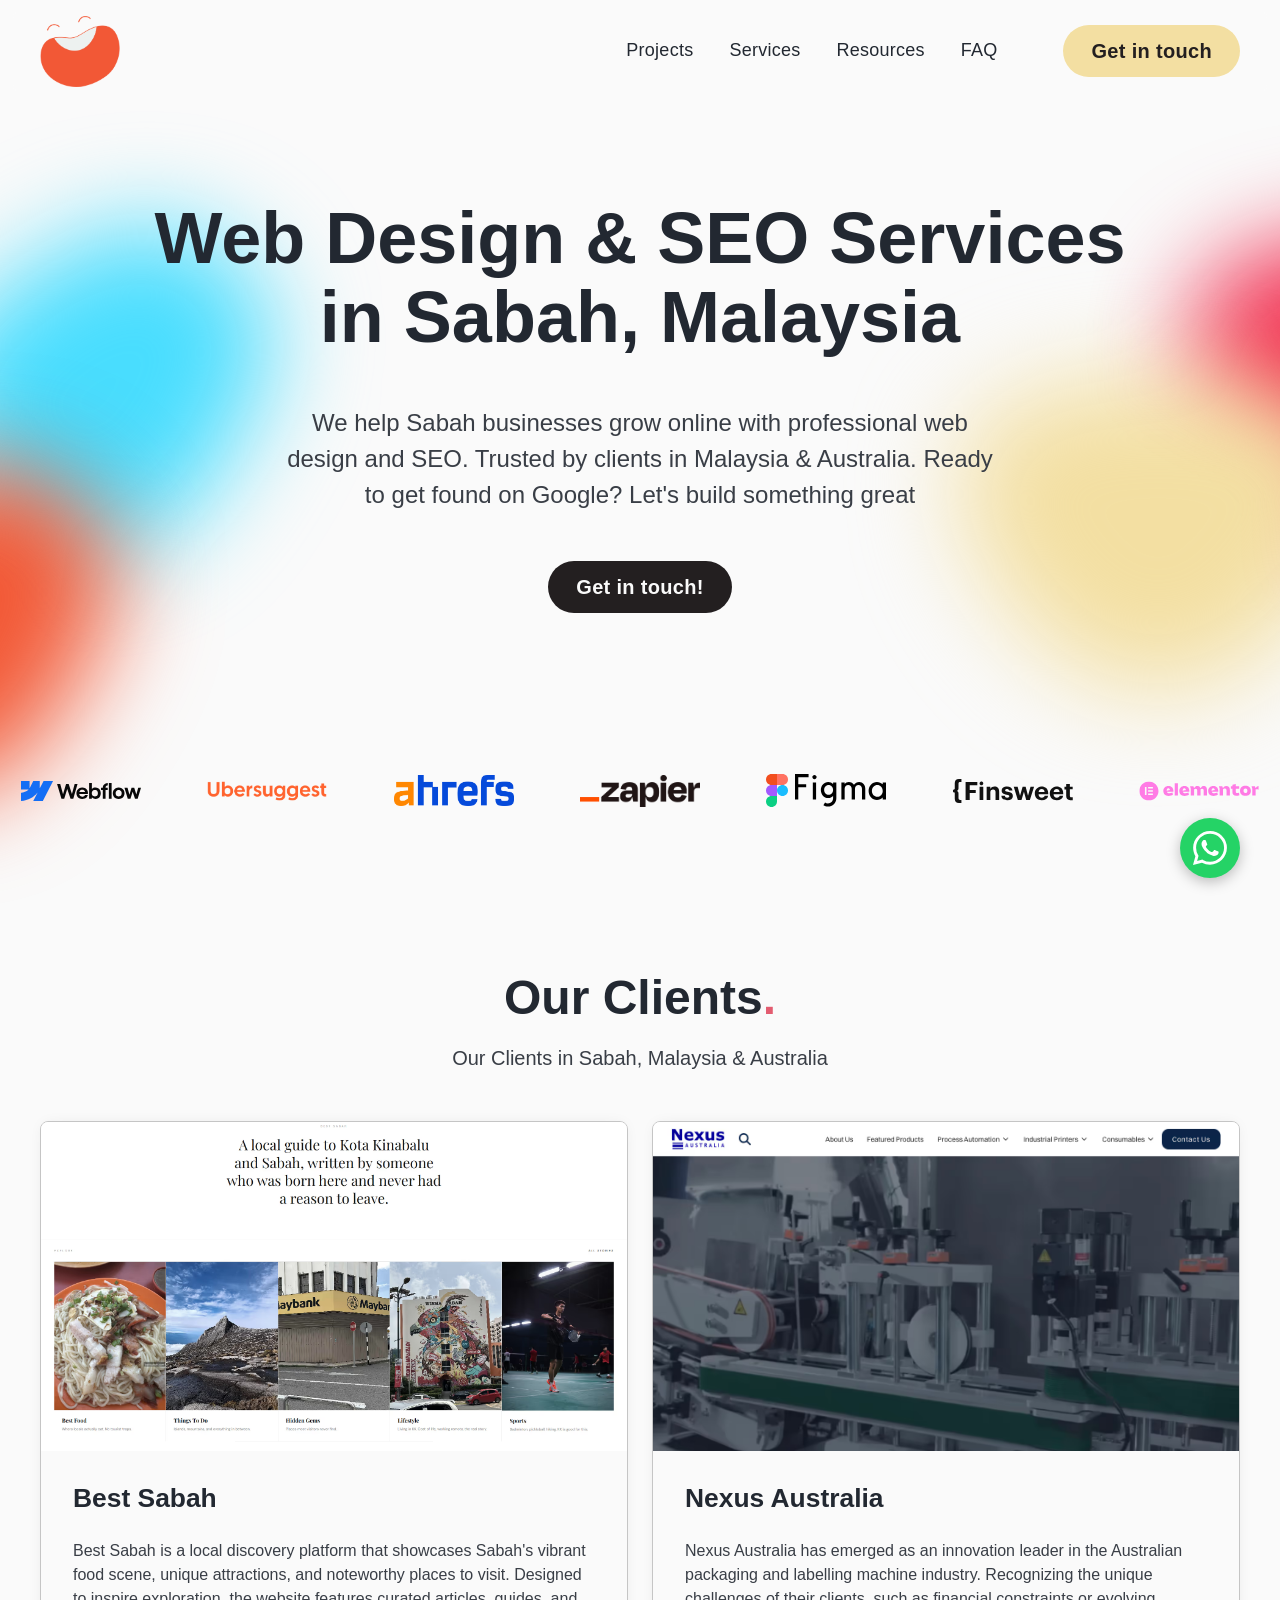
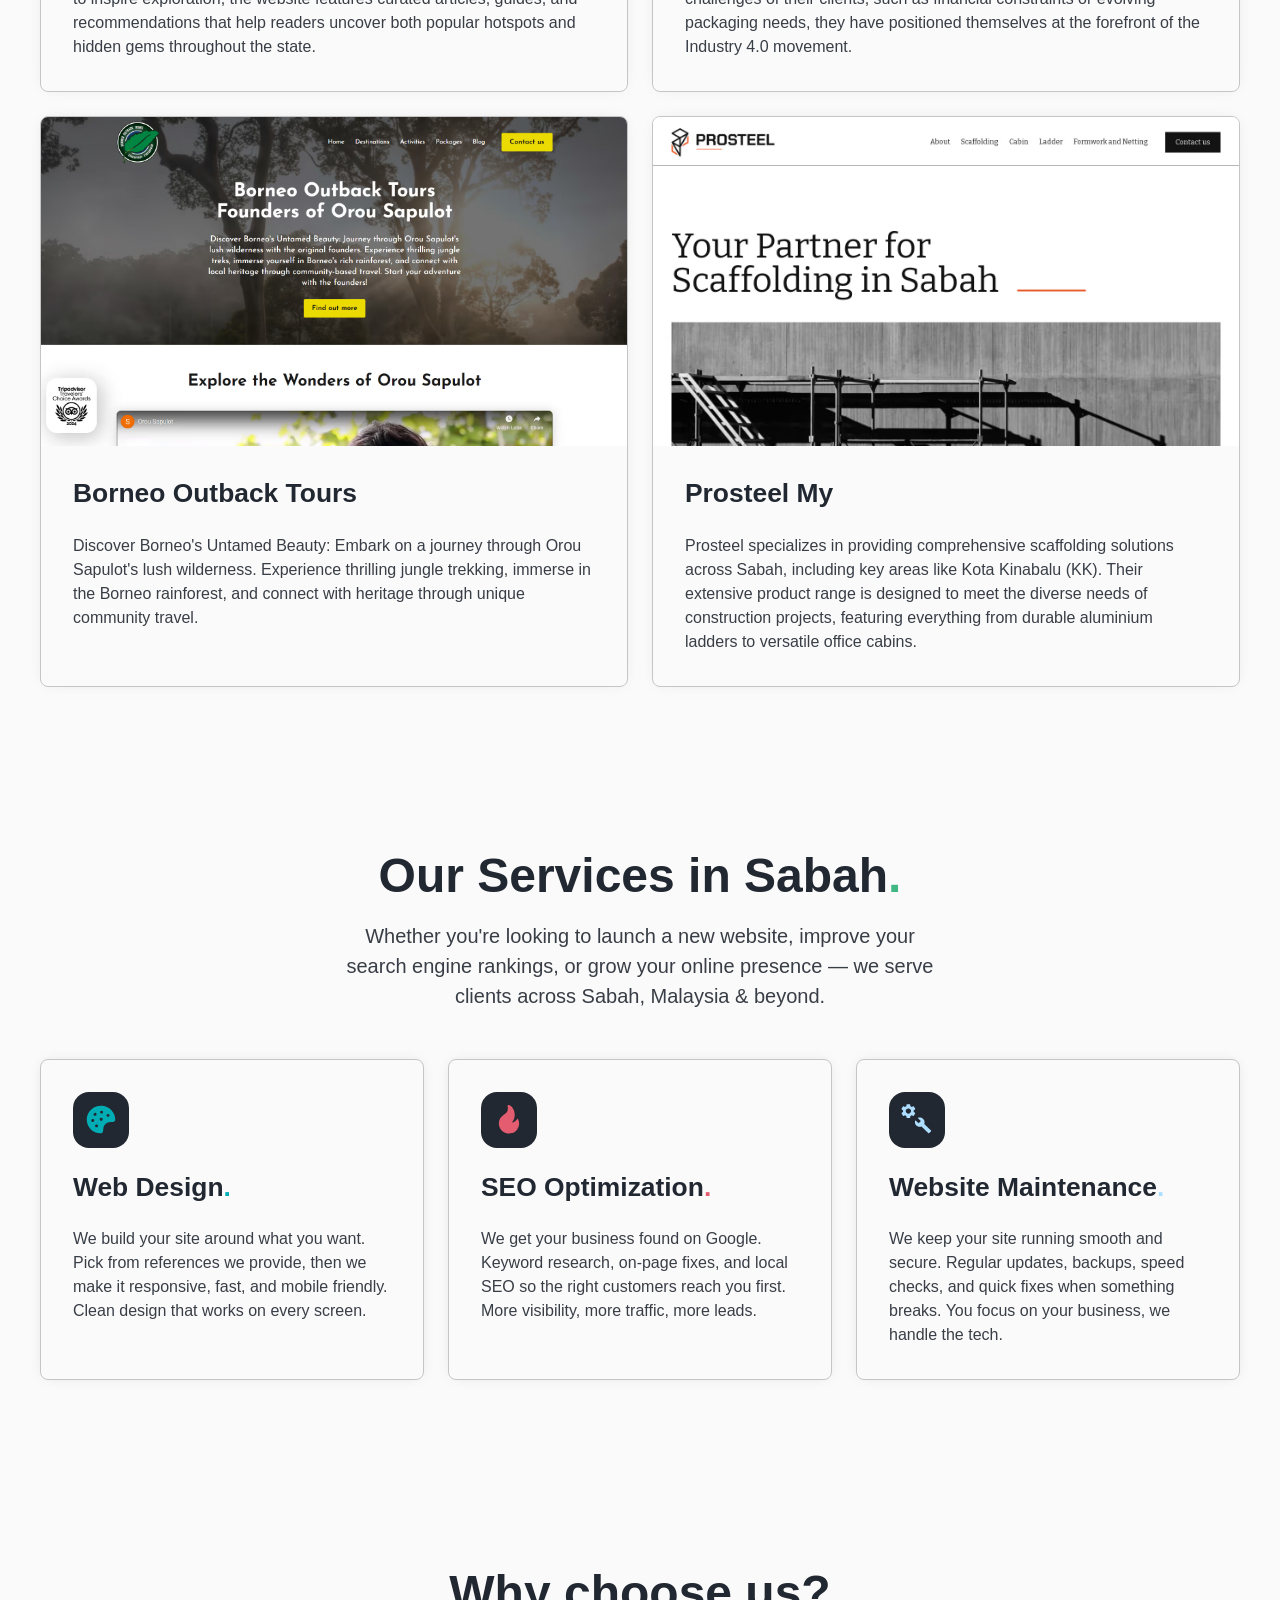
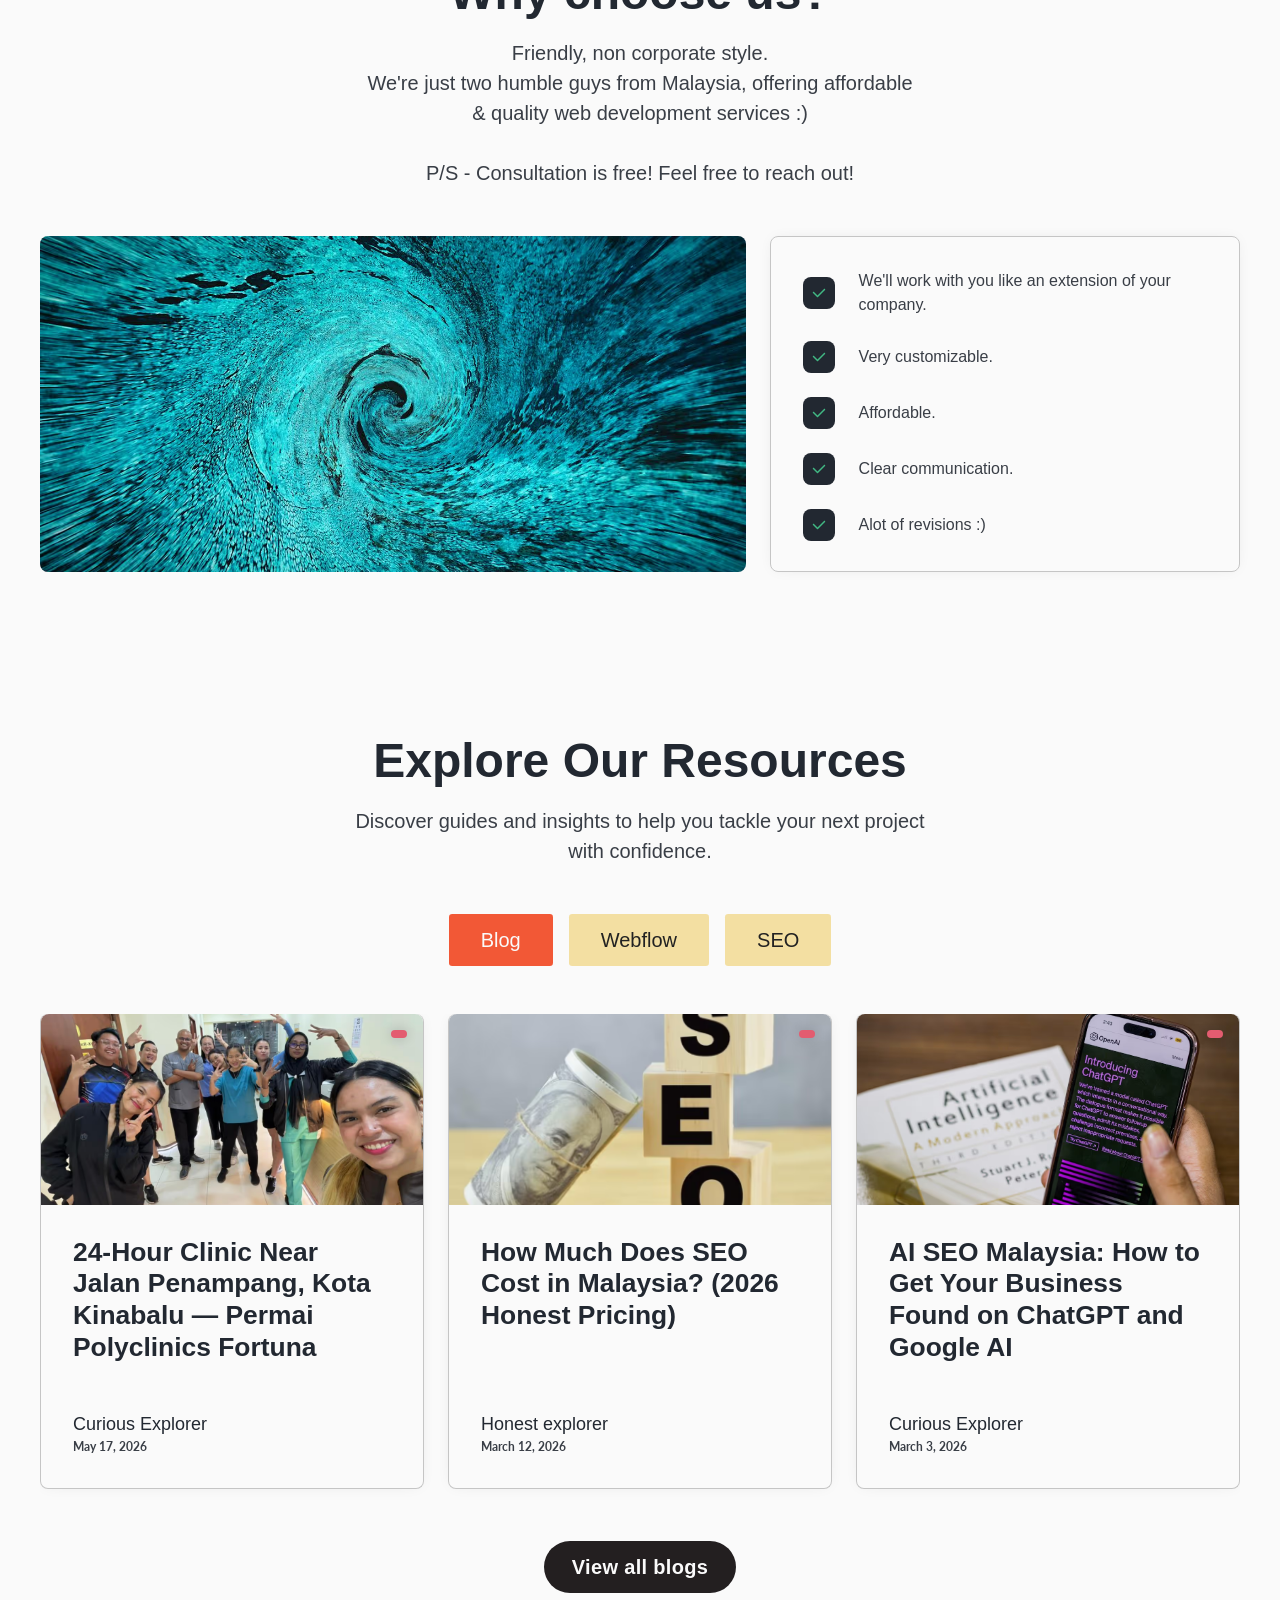
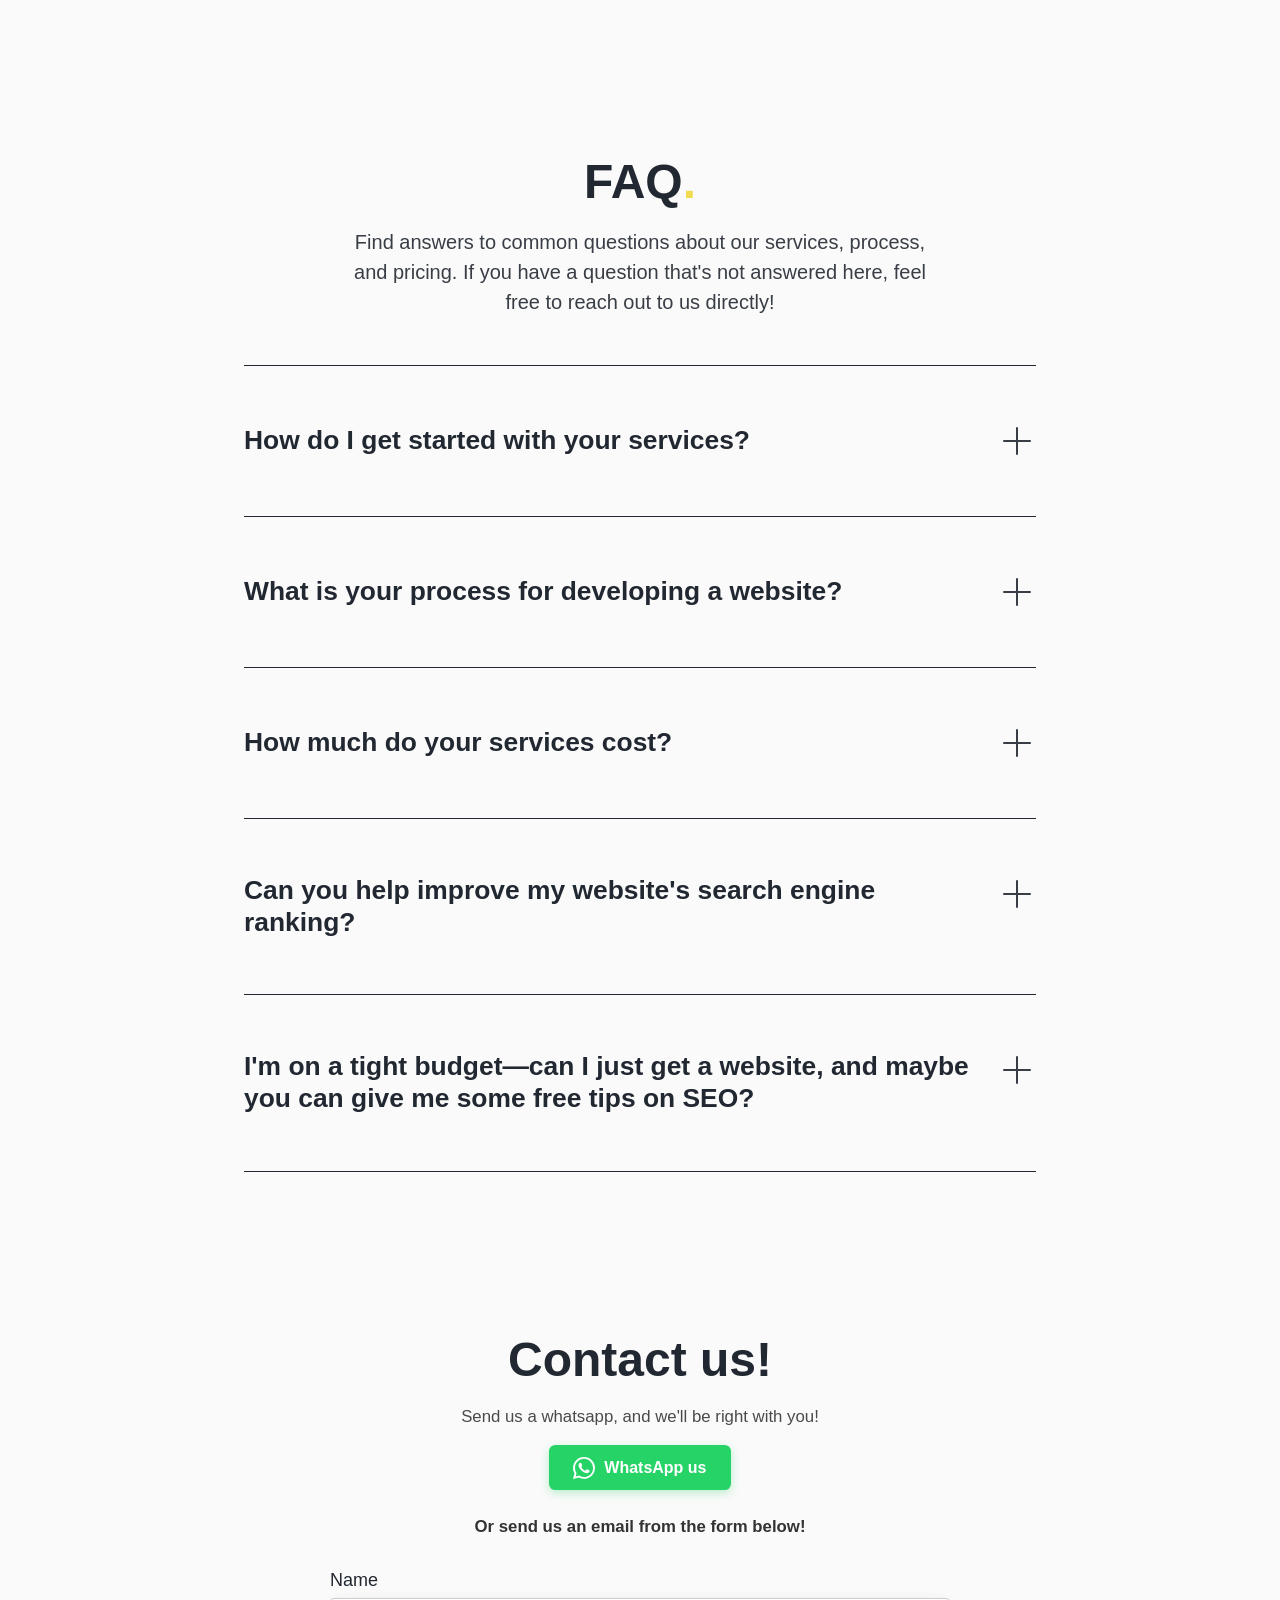
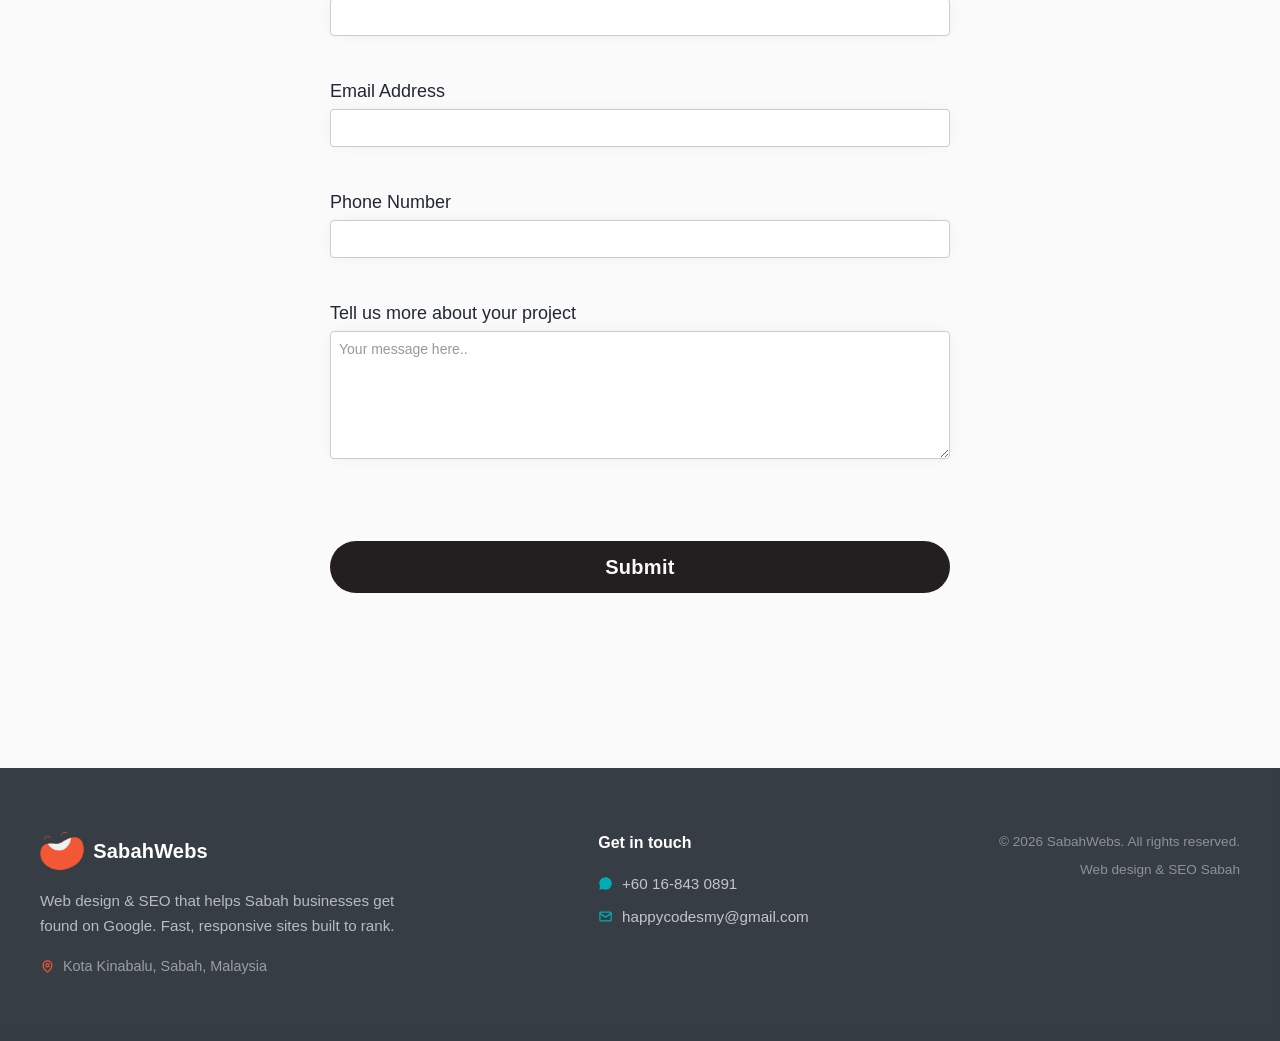
==== commit 8e33f184: "Redesign footer: 3-column dark layout with brand, contact and copyright Replaced the single copyrigh" ====
--- a/index.html
+++ b/index.html
@@ -1,4 +1,4 @@
-<!DOCTYPE html><!-- This site was created in Webflow. https://webflow.com --><!-- Last Published: Mon Jun 08 2026 09:03:59 GMT+0000 (Coordinated Universal Time) --><html data-wf-domain="sabahwebs.com" data-wf-page="6562ebb6332c7603e8b85f65" data-wf-site="6562ebb5332c7603e8b85f32" lang="en"><head><meta charset="utf-8"/><link href="https://cdn.prod.website-files.com" rel="preconnect" crossorigin="anonymous"/><title>Web Design Sabah &amp; SEO Services | SabahWebs</title><meta content="SabahWebs offers professional web design and SEO services in Sabah, Malaysia. We build fast, responsive websites that rank on Google. Get a free quote today!" name="description"/><meta content="Web Design Sabah &amp; SEO Services | SabahWebs" property="og:title"/><meta content="SabahWebs offers professional web design and SEO services in Sabah, Malaysia. We build fast, responsive websites that rank on Google. Get a free quote today!" property="og:description"/><meta content="Web Design Sabah &amp; SEO Services | SabahWebs" name="twitter:title"/><meta content="SabahWebs offers professional web design and SEO services in Sabah, Malaysia. We build fast, responsive websites that rank on Google. Get a free quote today!" name="twitter:description"/><meta property="og:type" content="website"/><meta content="summary_large_image" name="twitter:card"/><meta content="width=device-width, initial-scale=1" name="viewport"/><meta content="Webflow" name="generator"/><link href="cdn.prod.website-files.com/6562ebb5332c7603e8b85f32/css/sabahwebs.webflow.shared.2a67b8713.min.css" rel="stylesheet" type="text/css" crossorigin="anonymous"/><link href="cdn.prod.website-files.com/6562ebb5332c7603e8b85f32/css/sabahwebs.webflow.6562ebb6332c7603e8b85f65.e543b50a4.opt.min.css" rel="stylesheet" type="text/css" crossorigin="anonymous"/><link href="https://fonts.googleapis.com" rel="preconnect"/><link href="https://fonts.gstatic.com" rel="preconnect" crossorigin="anonymous"/><script src="ajax.googleapis.com/ajax/libs/webfont/1.6.26/webfont.js" type="text/javascript"></script><script type="text/javascript">WebFont.load({  google: {    families: ["Lato:100,100italic,300,300italic,400,400italic,700,700italic,900,900italic"]  }});</script><script type="text/javascript">!function(o,c){var n=c.documentElement,t=" w-mod-";n.className+=t+"js",("ontouchstart"in o||o.DocumentTouch&&c instanceof DocumentTouch)&&(n.className+=t+"touch")}(window,document);</script><link href="cdn.prod.website-files.com/6562ebb5332c7603e8b85f32/65f98c4a971701a19fd5c885_Favicon&#32;smiley.png" rel="shortcut icon" type="image/x-icon"/><link href="cdn.prod.website-files.com/6562ebb5332c7603e8b85f32/65f98c4dc77ca5f66a83ffb7_favicon%20webclip.png" rel="apple-touch-icon"/><link href="index.html" rel="canonical"/><script>(function(w,i,g){w[g]=w[g]||[];if(typeof w[g].push=='function')w[g].push.apply(w[g],Array.isArray(i)?i:[i]);})(window,['G-BK1FVF46K5'],'google_tags_first_party');</script><script async="" src="g0lnomhfn3mgNjU2MmViYjUzMzJjNzYwM2U4Yjg1ZjMy/Hp9QuzLnfEq7kR88QewZ9czEzPE"></script><script type="text/javascript">window.dataLayer = window.dataLayer || [];function gtag(){dataLayer.push(arguments);}gtag('set', 'developer_id.dZGVlNj', true);gtag('set', 'developer_id.dYWYxNW', true);gtag('js', new Date());gtag('config', 'G-BK1FVF46K5');</script><script src="https://www.google.com/recaptcha/api.js" type="text/javascript" async defer></script><!-- Google tag (gtag.js) -->
+<!DOCTYPE html><!-- This site was created in Webflow. https://webflow.com --><!-- Last Published: Mon Jun 08 2026 09:03:59 GMT+0000 (Coordinated Universal Time) --><html data-wf-domain="sabahwebs.com" data-wf-page="6562ebb6332c7603e8b85f65" data-wf-site="6562ebb5332c7603e8b85f32" lang="en"><head><meta charset="utf-8"/><link href="https://cdn.prod.website-files.com" rel="preconnect" crossorigin="anonymous"/><title>Web Design Sabah &amp; SEO Services | SabahWebs</title><meta content="SabahWebs offers professional web design and SEO services in Sabah, Malaysia. We build fast, responsive websites that rank on Google. Get a free quote today!" name="description"/><meta content="Web Design Sabah &amp; SEO Services | SabahWebs" property="og:title"/><meta content="SabahWebs offers professional web design and SEO services in Sabah, Malaysia. We build fast, responsive websites that rank on Google. Get a free quote today!" property="og:description"/><meta content="Web Design Sabah &amp; SEO Services | SabahWebs" name="twitter:title"/><meta content="SabahWebs offers professional web design and SEO services in Sabah, Malaysia. We build fast, responsive websites that rank on Google. Get a free quote today!" name="twitter:description"/><meta property="og:type" content="website"/><meta content="summary_large_image" name="twitter:card"/><meta content="width=device-width, initial-scale=1" name="viewport"/><meta content="Webflow" name="generator"/><link href="cdn.prod.website-files.com/6562ebb5332c7603e8b85f32/css/sabahwebs.webflow.shared.2a67b8713.min.css" rel="stylesheet" type="text/css" crossorigin="anonymous"/><link href="cdn.prod.website-files.com/6562ebb5332c7603e8b85f32/css/sabahwebs.webflow.6562ebb6332c7603e8b85f65.e543b50a4.opt.min.css" rel="stylesheet" type="text/css" crossorigin="anonymous"/><link href="https://fonts.googleapis.com" rel="preconnect"/><link href="https://fonts.gstatic.com" rel="preconnect" crossorigin="anonymous"/><script src="ajax.googleapis.com/ajax/libs/webfont/1.6.26/webfont.js" type="text/javascript"></script><script type="text/javascript">WebFont.load({  google: {    families: ["Lato:100,100italic,300,300italic,400,400italic,700,700italic,900,900italic"]  }});</script><script type="text/javascript">!function(o,c){var n=c.documentElement,t=" w-mod-";n.className+=t+"js",("ontouchstart"in o||o.DocumentTouch&&c instanceof DocumentTouch)&&(n.className+=t+"touch")}(window,document);</script><link href="cdn.prod.website-files.com/6562ebb5332c7603e8b85f32/65f98c4a971701a19fd5c885_Favicon&#32;smiley.png" rel="shortcut icon" type="image/x-icon"/><link href="cdn.prod.website-files.com/6562ebb5332c7603e8b85f32/65f98c4dc77ca5f66a83ffb7_favicon%20webclip.png" rel="apple-touch-icon"/><link href="https://sabahwebs.com/" rel="canonical"/><script>(function(w,i,g){w[g]=w[g]||[];if(typeof w[g].push=='function')w[g].push.apply(w[g],Array.isArray(i)?i:[i]);})(window,['G-BK1FVF46K5'],'google_tags_first_party');</script><script async="" src="g0lnomhfn3mgNjU2MmViYjUzMzJjNzYwM2U4Yjg1ZjMy/Hp9QuzLnfEq7kR88QewZ9czEzPE"></script><script type="text/javascript">window.dataLayer = window.dataLayer || [];function gtag(){dataLayer.push(arguments);}gtag('set', 'developer_id.dZGVlNj', true);gtag('set', 'developer_id.dYWYxNW', true);gtag('js', new Date());gtag('config', 'G-BK1FVF46K5');</script><script src="https://www.google.com/recaptcha/api.js" type="text/javascript" async defer></script><!-- Google tag (gtag.js) -->
 <script async src="www.googletagmanager.com/gtag/js@id=G-BK1FVF46K5"></script>
 <script>
   window.dataLayer = window.dataLayer || [];
@@ -8,7 +8,68 @@
   gtag('config', 'G-BK1FVF46K5');
 </script>
 
-<script src="analytics.ahrefs.com/analytics.js" data-key="+04zze1f2vO4OrjrwTH/7Q" async></script></head><body><div class="page-wrapper background_dark"><div class="global-styles w-embed"><style>
+<script src="analytics.ahrefs.com/analytics.js" data-key="+04zze1f2vO4OrjrwTH/7Q" async></script><script type="application/ld+json">
+{
+  "@context": "https://schema.org",
+  "@type": ["ProfessionalService", "LocalBusiness", "Organization"],
+  "@id": "https://sabahwebs.com/#organization",
+  "name": "SabahWebs",
+  "url": "https://sabahwebs.com/",
+  "logo": "https://sabahwebs.com/cdn.prod.website-files.com/6562ebb5332c7603e8b85f32/65f9888a6f04cf4d038fda87_Happy%20codes%20smiley.png",
+  "image": "https://sabahwebs.com/cdn.prod.website-files.com/6562ebb5332c7603e8b85f32/65f9888a6f04cf4d038fda87_Happy%20codes%20smiley.png",
+  "description": "SabahWebs offers professional web design and SEO services in Sabah, Malaysia. We build fast, responsive websites that rank on Google.",
+  "email": "happycodesmy@gmail.com",
+  "telephone": "+60168430891",
+  "contactPoint": {
+    "@type": "ContactPoint",
+    "telephone": "+60168430891",
+    "contactType": "customer service",
+    "contactOption": "TollFree",
+    "availableLanguage": ["English", "Malay"]
+  },
+  "areaServed": [
+    { "@type": "City", "name": "Kota Kinabalu" },
+    { "@type": "State", "name": "Sabah" },
+    { "@type": "Country", "name": "Malaysia" }
+  ],
+  "address": { "@type": "PostalAddress", "addressRegion": "Sabah", "addressCountry": "MY" },
+  "knowsAbout": ["Web Design", "Search Engine Optimization", "Web Development", "Responsive Web Design"]
+}
+</script>
+<script type="application/ld+json">
+{
+  "@context": "https://schema.org",
+  "@type": "FAQPage",
+  "mainEntity": [
+    {
+      "@type": "Question",
+      "name": "How do I get started with your services?",
+      "acceptedAnswer": { "@type": "Answer", "text": "To get started, simply send us a WhatsApp message or an email. We'll schedule a consultation to discuss your needs and create a customized plan for your project." }
+    },
+    {
+      "@type": "Question",
+      "name": "What is your process for developing a website?",
+      "acceptedAnswer": { "@type": "Answer", "text": "Our process typically involves initial consultation, planning, design, development, testing, and launch. We'll work closely with you at every step to ensure your vision is realized." }
+    },
+    {
+      "@type": "Question",
+      "name": "How much do your services cost?",
+      "acceptedAnswer": { "@type": "Answer", "text": "The cost of our services varies depending on the scope of the project. We offer competitive pricing and will provide you with a detailed quote after discussing your requirements." }
+    },
+    {
+      "@type": "Question",
+      "name": "Can you help improve my website's search engine ranking?",
+      "acceptedAnswer": { "@type": "Answer", "text": "Yes, our SEO optimization services are designed to improve your website's search engine ranking and increase organic traffic. We use proven strategies to achieve measurable results. But as mentioned, we cannot promise you a #1 spot on google. No one can." }
+    },
+    {
+      "@type": "Question",
+      "name": "I'm on a tight budget-can I just get a website, and maybe you can give me some free tips on SEO?",
+      "acceptedAnswer": { "@type": "Answer", "text": "Sure! We understand that everyones gotta start somewhere. Just reach out, and we'll accommodate to your needs." }
+    }
+  ]
+}
+</script>
+<meta property="og:image" content="https://sabahwebs.com/cdn.prod.website-files.com/6562ebb5332c7603e8b85f32/65f9888a6f04cf4d038fda87_Happy%20codes%20smiley.png"/><meta property="og:url" content="https://sabahwebs.com/"/><meta name="twitter:image" content="https://sabahwebs.com/cdn.prod.website-files.com/6562ebb5332c7603e8b85f32/65f9888a6f04cf4d038fda87_Happy%20codes%20smiley.png"/></head><body><div class="page-wrapper background_dark"><div class="global-styles w-embed"><style>
 
 /* Make text look crisper and more legible in all browsers */
 body {
@@ -201,7 +262,7 @@
   padding-left: 0rem !important;
 }
 
-</style></div><main class="main-wrapper is-relative"><div class="section_navbar"><div data-animation="default" data-collapse="medium" data-duration="400" data-easing="ease" data-easing2="ease" role="banner" class="navbar_component w-nav"><div class="container-large"><div class="padding-section-small is-nav"><div class="navbar_wrapper"><a href="index.html" aria-current="page" class="hero_logo-link w-nav-brand w--current"><img src="cdn.prod.website-files.com/6562ebb5332c7603e8b85f32/65f9888a6f04cf4d038fda87_Happy&#32;codes&#32;smiley.png" loading="lazy" alt=""/></a><nav role="navigation" class="navbar_menu-wrapper w-nav-menu"><ul role="list" class="nav_menu w-list-unstyled"><li><a href="#projects" class="nav-link">Projects</a></li><li><a href="#services" class="nav-link">Services</a><a href="#resources" class="nav-link">Resources</a></li><li><a href="#faq" class="nav-link">FAQ</a></li><li class="mobile-margin-top-10"><div class="nav-button-wrapper"><a href="#contact-form" class="button is-secondary w-button">Get in touch</a></div></li></ul></nav><div class="menu-button w-nav-button"><div class="icon w-icon-nav-menu"></div></div></div></div></div></div></div><div class="page_background"><img src="cdn.prod.website-files.com/6562ebb5332c7603e8b85f32/65f9949c6326d93f5f4011f4_Blob&#32;blue&#32;2.svg" loading="lazy" alt="" class="hero_blob-left-primary"/><img src="cdn.prod.website-files.com/6562ebb5332c7603e8b85f32/65f98f014d1647d44eef6887_Blob&#32;primary&#32;2.svg" loading="lazy" alt="" class="hero_blob-left-dark"/><img src="cdn.prod.website-files.com/6562ebb5332c7603e8b85f32/65f9959ced2fb160c545ac6e_Blob&#32;red&#32;1.svg" loading="lazy" alt="" class="hero_blob-right-primary"/><img src="cdn.prod.website-files.com/6562ebb5332c7603e8b85f32/65f98f0100dd7729f0f1e492_Blob&#32;light&#32;1.svg" loading="lazy" alt="" class="hero_blob-right-dark"/></div><section class="section_hero"><div class="padding-global"><div class="container-large"><div class="padding-section-large is-hero"><div class="hero_component"><h1 class="max-width-xlarge">Web Design &amp; SEO Services in Sabah, Malaysia</h1><p class="max-width-large text-size-large">We help Sabah businesses grow online with professional web design and SEO. Trusted by clients in Malaysia &amp; Australia. Ready to get found on Google? Let&#x27;s build something great</p><a href="index.html#contact-form" class="button w-button">Get in touch!</a></div></div></div></div></section><section class="section_logo"><div class="marquee"><div class="logo_component scroll"><img src="cdn.prod.website-files.com/6562ebb5332c7603e8b85f32/65aba2867aa1e2b14f322261_Webflow.svg" loading="lazy" alt="" class="logo_image"/><img src="cdn.prod.website-files.com/6562ebb5332c7603e8b85f32/65aba286623b9882c11b9576_Ubersuggest.avif" loading="lazy" alt="" class="logo_image"/><img src="cdn.prod.website-files.com/6562ebb5332c7603e8b85f32/65aba286b40149fec35f80ec_ahrefs.avif" loading="lazy" alt="" class="logo_image"/><img src="cdn.prod.website-files.com/6562ebb5332c7603e8b85f32/65aba286fe72c2b693fe05b9_Zapier.png" loading="lazy" alt="" class="logo_image"/><img src="cdn.prod.website-files.com/6562ebb5332c7603e8b85f32/65aba286cef6a2cfc7bb1729_Figma.svg" loading="lazy" alt="" class="logo_image"/><img src="cdn.prod.website-files.com/6562ebb5332c7603e8b85f32/65aba2869149f3d14e7441e9_Finsweet.svg" loading="lazy" alt="" class="logo_image"/><img src="cdn.prod.website-files.com/6562ebb5332c7603e8b85f32/670d240f9131d2fd0d09d045_Elementor.svg" loading="lazy" alt="" class="logo_image"/></div><div class="logo_component scroll"><img src="cdn.prod.website-files.com/6562ebb5332c7603e8b85f32/65aba2867aa1e2b14f322261_Webflow.svg" loading="lazy" alt="" class="logo_image"/><img src="cdn.prod.website-files.com/6562ebb5332c7603e8b85f32/65aba286623b9882c11b9576_Ubersuggest.avif" loading="lazy" alt="" class="logo_image"/><img src="cdn.prod.website-files.com/6562ebb5332c7603e8b85f32/65aba286b40149fec35f80ec_ahrefs.avif" loading="lazy" alt="" class="logo_image"/><img src="cdn.prod.website-files.com/6562ebb5332c7603e8b85f32/65aba286fe72c2b693fe05b9_Zapier.png" loading="lazy" alt="" class="logo_image"/><img src="cdn.prod.website-files.com/6562ebb5332c7603e8b85f32/65aba286cef6a2cfc7bb1729_Figma.svg" loading="lazy" alt="" class="logo_image"/><img src="cdn.prod.website-files.com/6562ebb5332c7603e8b85f32/65aba2869149f3d14e7441e9_Finsweet.svg" loading="lazy" alt="" class="logo_image"/><img src="cdn.prod.website-files.com/6562ebb5332c7603e8b85f32/670d240f9131d2fd0d09d045_Elementor.svg" loading="lazy" alt="" class="logo_image"/></div><div class="w-embed"><style>
+</style></div><main class="main-wrapper is-relative"><div class="section_navbar"><div data-animation="default" data-collapse="medium" data-duration="400" data-easing="ease" data-easing2="ease" role="banner" class="navbar_component w-nav"><div class="container-large"><div class="padding-section-small is-nav"><div class="navbar_wrapper"><a href="index.html" aria-current="page" class="hero_logo-link w-nav-brand w--current"><img src="cdn.prod.website-files.com/6562ebb5332c7603e8b85f32/65f9888a6f04cf4d038fda87_Happy&#32;codes&#32;smiley.png" loading="lazy" alt="SabahWebs"/></a><nav role="navigation" class="navbar_menu-wrapper w-nav-menu"><ul role="list" class="nav_menu w-list-unstyled"><li><a href="#projects" class="nav-link">Projects</a></li><li><a href="#services" class="nav-link">Services</a><a href="#resources" class="nav-link">Resources</a></li><li><a href="#faq" class="nav-link">FAQ</a></li><li class="mobile-margin-top-10"><div class="nav-button-wrapper"><a href="#contact-form" class="button is-secondary w-button">Get in touch</a></div></li></ul></nav><div class="menu-button w-nav-button"><div class="icon w-icon-nav-menu"></div></div></div></div></div></div></div><div class="page_background"><img src="cdn.prod.website-files.com/6562ebb5332c7603e8b85f32/65f9949c6326d93f5f4011f4_Blob&#32;blue&#32;2.svg" loading="lazy" alt="" class="hero_blob-left-primary"/><img src="cdn.prod.website-files.com/6562ebb5332c7603e8b85f32/65f98f014d1647d44eef6887_Blob&#32;primary&#32;2.svg" loading="lazy" alt="" class="hero_blob-left-dark"/><img src="cdn.prod.website-files.com/6562ebb5332c7603e8b85f32/65f9959ced2fb160c545ac6e_Blob&#32;red&#32;1.svg" loading="lazy" alt="" class="hero_blob-right-primary"/><img src="cdn.prod.website-files.com/6562ebb5332c7603e8b85f32/65f98f0100dd7729f0f1e492_Blob&#32;light&#32;1.svg" loading="lazy" alt="" class="hero_blob-right-dark"/></div><section class="section_hero"><div class="padding-global"><div class="container-large"><div class="padding-section-large is-hero"><div class="hero_component"><h1 class="max-width-xlarge">Web Design &amp; SEO Services in Sabah, Malaysia</h1><p class="max-width-large text-size-large">We help Sabah businesses grow online with professional web design and SEO. Trusted by clients in Malaysia &amp; Australia. Ready to get found on Google? Let&#x27;s build something great</p><a href="index.html#contact-form" class="button w-button">Get in touch!</a></div></div></div></div></section><section class="section_logo"><div class="marquee"><div class="logo_component scroll"><img src="cdn.prod.website-files.com/6562ebb5332c7603e8b85f32/65aba2867aa1e2b14f322261_Webflow.svg" loading="lazy" alt="" class="logo_image"/><img src="cdn.prod.website-files.com/6562ebb5332c7603e8b85f32/65aba286623b9882c11b9576_Ubersuggest.avif" loading="lazy" alt="Ubersuggest" class="logo_image"/><img src="cdn.prod.website-files.com/6562ebb5332c7603e8b85f32/65aba286b40149fec35f80ec_ahrefs.avif" loading="lazy" alt="Ahrefs" class="logo_image"/><img src="cdn.prod.website-files.com/6562ebb5332c7603e8b85f32/65aba286fe72c2b693fe05b9_Zapier.png" loading="lazy" alt="Zapier" class="logo_image"/><img src="cdn.prod.website-files.com/6562ebb5332c7603e8b85f32/65aba286cef6a2cfc7bb1729_Figma.svg" loading="lazy" alt="" class="logo_image"/><img src="cdn.prod.website-files.com/6562ebb5332c7603e8b85f32/65aba2869149f3d14e7441e9_Finsweet.svg" loading="lazy" alt="" class="logo_image"/><img src="cdn.prod.website-files.com/6562ebb5332c7603e8b85f32/670d240f9131d2fd0d09d045_Elementor.svg" loading="lazy" alt="" class="logo_image"/></div><div class="logo_component scroll"><img src="cdn.prod.website-files.com/6562ebb5332c7603e8b85f32/65aba2867aa1e2b14f322261_Webflow.svg" loading="lazy" alt="" class="logo_image"/><img src="cdn.prod.website-files.com/6562ebb5332c7603e8b85f32/65aba286623b9882c11b9576_Ubersuggest.avif" loading="lazy" alt="Ubersuggest" class="logo_image"/><img src="cdn.prod.website-files.com/6562ebb5332c7603e8b85f32/65aba286b40149fec35f80ec_ahrefs.avif" loading="lazy" alt="Ahrefs" class="logo_image"/><img src="cdn.prod.website-files.com/6562ebb5332c7603e8b85f32/65aba286fe72c2b693fe05b9_Zapier.png" loading="lazy" alt="Zapier" class="logo_image"/><img src="cdn.prod.website-files.com/6562ebb5332c7603e8b85f32/65aba286cef6a2cfc7bb1729_Figma.svg" loading="lazy" alt="" class="logo_image"/><img src="cdn.prod.website-files.com/6562ebb5332c7603e8b85f32/65aba2869149f3d14e7441e9_Finsweet.svg" loading="lazy" alt="" class="logo_image"/><img src="cdn.prod.website-files.com/6562ebb5332c7603e8b85f32/670d240f9131d2fd0d09d045_Elementor.svg" loading="lazy" alt="" class="logo_image"/></div><div class="w-embed"><style>
 @keyframes scroll {
   from {
     transform: translateX(0);
@@ -219,7 +280,7 @@
   animation-direction: reverse;
 }
 
-</style></div></div></section><section id="projects" class="section_projects"><div class="padding-global"><div class="container-large"><div class="padding-section-large"><div class="projects_component"><div class="heading_component"><h2>Our Clients<span class="text_accent is-seo">.</span></h2><p class="text-size-medium">Our Clients in Sabah, Malaysia &amp; Australia</p></div><div class="w-dyn-list"><div role="list" class="projects_grid w-dyn-items"><div role="listitem" class="w-dyn-item"><div class="projects_grid-item"><img alt="" loading="lazy" src="cdn.prod.website-files.com/65a239ffb52f089cc129d953/6a238607949fc39a35de1307_Best&#32;Sabah&#32;-&#32;A&#32;local&#32;guide&#32;to&#32;Kota&#32;Kinabalu&#32;and&#32;Sabah.avif" sizes="100vw" srcset="cdn.prod.website-files.com/65a239ffb52f089cc129d953/6a238607949fc39a35de1307_Best&#32;Sabah&#32;-&#32;A&#32;local&#32;guide&#32;to&#32;Kota&#32;Kinabalu&#32;and&#32;Sabah-p-500.avif 500w, cdn.prod.website-files.com/65a239ffb52f089cc129d953/6a238607949fc39a35de1307_Best&#32;Sabah&#32;-&#32;A&#32;local&#32;guide&#32;to&#32;Kota&#32;Kinabalu&#32;and&#32;Sabah-p-800.avif 800w, cdn.prod.website-files.com/65a239ffb52f089cc129d953/6a238607949fc39a35de1307_Best&#32;Sabah&#32;-&#32;A&#32;local&#32;guide&#32;to&#32;Kota&#32;Kinabalu&#32;and&#32;Sabah-p-1080.avif 1080w, cdn.prod.website-files.com/65a239ffb52f089cc129d953/6a238607949fc39a35de1307_Best&#32;Sabah&#32;-&#32;A&#32;local&#32;guide&#32;to&#32;Kota&#32;Kinabalu&#32;and&#32;Sabah.avif 1920w" class="projects_image"/><div class="projects_grid-content"><div class="projects_tag-wrapper"><div class="w-dyn-list"><div class="w-dyn-empty"><div>No items found.</div></div></div></div><h3>Best Sabah</h3><p>Best Sabah is a local discovery platform that showcases Sabah&#x27;s vibrant food scene, unique attractions, and noteworthy places to visit. Designed to inspire exploration, the website features curated articles, guides, and recommendations that help readers uncover both popular hotspots and hidden gems throughout the state.</p><a href="https://bestsabah.com/" target="_blank" class="link-block w-inline-block"></a></div></div></div><div role="listitem" class="w-dyn-item"><div class="projects_grid-item"><img alt="" loading="lazy" src="cdn.prod.website-files.com/65a239ffb52f089cc129d953/65a23b995c518b24c4354855_Filling&#32;&amp;&#32;Labelling&#32;Machines&#32;-&#32;Nexus&#32;Australia&#32;(1).avif" sizes="100vw" srcset="cdn.prod.website-files.com/65a239ffb52f089cc129d953/65a23b995c518b24c4354855_Filling&#32;&amp;&#32;Labelling&#32;Machines&#32;-&#32;Nexus&#32;Australia&#32;(1)-p-500.avif 500w, cdn.prod.website-files.com/65a239ffb52f089cc129d953/65a23b995c518b24c4354855_Filling&#32;&amp;&#32;Labelling&#32;Machines&#32;-&#32;Nexus&#32;Australia&#32;(1).avif 1366w" class="projects_image"/><div class="projects_grid-content"><div class="projects_tag-wrapper"><div class="w-dyn-list"><div role="list" class="projects_tag-wrapper w-dyn-items"><div style="background-color:hsla(153.27731092436974, 54.96%, 65.96%, 1.00)" role="listitem" class="projects_tag w-dyn-item"><div>Web Design</div></div><div style="background-color:hsla(240.7792207792208, 100.00%, 89.96%, 1.00)" role="listitem" class="projects_tag w-dyn-item"><div>Webflow</div></div><div style="background-color:#aedeff" role="listitem" class="projects_tag w-dyn-item"><div>Content Management System</div></div><div style="background-color:hsla(351.1111111111111, 94.34%, 76.42%, 1.00)" role="listitem" class="projects_tag w-dyn-item"><div>Search Engine Optimization</div></div></div></div></div><h3>Nexus Australia</h3><p>Nexus Australia has emerged as an innovation leader in the Australian packaging and labelling machine industry. Recognizing the unique challenges of their clients, such as financial constraints or evolving packaging needs, they have positioned themselves at the forefront of the Industry 4.0 movement.</p><a href="https://www.nexusaustralia.com.au/" target="_blank" class="link-block w-inline-block"></a></div></div></div><div role="listitem" class="w-dyn-item"><div class="projects_grid-item"><img alt="" loading="lazy" src="cdn.prod.website-files.com/65a239ffb52f089cc129d953/66b376ab4a4981a9c3a65ae3_Orou&#32;Sapulot.avif" sizes="100vw" srcset="cdn.prod.website-files.com/65a239ffb52f089cc129d953/66b376ab4a4981a9c3a65ae3_Orou&#32;Sapulot-p-500.avif 500w, cdn.prod.website-files.com/65a239ffb52f089cc129d953/66b376ab4a4981a9c3a65ae3_Orou&#32;Sapulot-p-800.avif 800w, cdn.prod.website-files.com/65a239ffb52f089cc129d953/66b376ab4a4981a9c3a65ae3_Orou&#32;Sapulot-p-1080.avif 1080w, cdn.prod.website-files.com/65a239ffb52f089cc129d953/66b376ab4a4981a9c3a65ae3_Orou&#32;Sapulot.avif 1862w" class="projects_image"/><div class="projects_grid-content"><div class="projects_tag-wrapper"><div class="w-dyn-list"><div role="list" class="projects_tag-wrapper w-dyn-items"><div style="background-color:hsla(153.27731092436974, 54.96%, 65.96%, 1.00)" role="listitem" class="projects_tag w-dyn-item"><div>Web Design</div></div><div style="background-color:hsla(240.7792207792208, 100.00%, 89.96%, 1.00)" role="listitem" class="projects_tag w-dyn-item"><div>Webflow</div></div><div style="background-color:#aedeff" role="listitem" class="projects_tag w-dyn-item"><div>Content Management System</div></div><div style="background-color:hsla(351.1111111111111, 94.34%, 76.42%, 1.00)" role="listitem" class="projects_tag w-dyn-item"><div>Search Engine Optimization</div></div></div></div></div><h3>Borneo Outback Tours</h3><p>Discover Borneo&#x27;s Untamed Beauty: Embark on a journey through Orou Sapulot&#x27;s lush wilderness. Experience thrilling jungle trekking, immerse in the Borneo rainforest, and connect with heritage through unique community travel. </p><a href="https://www.borneo.tours/" target="_blank" class="link-block w-inline-block"></a></div></div></div><div role="listitem" class="w-dyn-item"><div class="projects_grid-item"><img alt="" loading="lazy" src="cdn.prod.website-files.com/65a239ffb52f089cc129d953/65a23b903f4905c000a7b9b4_Best&#32;Scaffolding&#32;Solutions&#32;in&#32;Sabah&#32;_&#32;ProSteel&#32;Sdn&#32;Bhd.avif" sizes="100vw" srcset="cdn.prod.website-files.com/65a239ffb52f089cc129d953/65a23b903f4905c000a7b9b4_Best&#32;Scaffolding&#32;Solutions&#32;in&#32;Sabah&#32;_&#32;ProSteel&#32;Sdn&#32;Bhd-p-500.avif 500w, cdn.prod.website-files.com/65a239ffb52f089cc129d953/65a23b903f4905c000a7b9b4_Best&#32;Scaffolding&#32;Solutions&#32;in&#32;Sabah&#32;_&#32;ProSteel&#32;Sdn&#32;Bhd.avif 1366w" class="projects_image"/><div class="projects_grid-content"><div class="projects_tag-wrapper"><div class="w-dyn-list"><div role="list" class="projects_tag-wrapper w-dyn-items"><div style="background-color:hsla(153.27731092436974, 54.96%, 65.96%, 1.00)" role="listitem" class="projects_tag w-dyn-item"><div>Web Design</div></div><div style="background-color:hsla(240.7792207792208, 100.00%, 89.96%, 1.00)" role="listitem" class="projects_tag w-dyn-item"><div>Webflow</div></div><div style="background-color:#aedeff" role="listitem" class="projects_tag w-dyn-item"><div>Content Management System</div></div><div style="background-color:hsla(351.1111111111111, 94.34%, 76.42%, 1.00)" role="listitem" class="projects_tag w-dyn-item"><div>Search Engine Optimization</div></div></div></div></div><h3>Prosteel My</h3><p>Prosteel specializes in providing comprehensive scaffolding solutions across Sabah, including key areas like Kota Kinabalu (KK). Their extensive product range is designed to meet the diverse needs of construction projects, featuring everything from durable aluminium ladders to versatile office cabins. </p><a href="https://www.prosteelmy.com/" target="_blank" class="link-block w-inline-block"></a></div></div></div></div></div></div></div></div></div></section><section class="section_services"><div id="services" class="scroll_section is-services"></div><div class="padding-global"><div class="container-large"><div class="services-component"><div class="heading_component"><h2><span class="text_underline">Our Services in Sabah</span><span class="text_accent is-development">.</span></h2><p class="text-size-medium">Whether you&#x27;re looking to launch a new website, improve your search engine rankings, or grow your online presence — we serve clients across Sabah, Malaysia &amp; beyond.</p></div><div class="services_grid"><div id="w-node-_74aa9d56-db06-911a-b8fb-863b95f0f730-e8b85f65" class="services_grid-item"><div class="services_grid-image-wrapper"><img src="cdn.prod.website-files.com/6562ebb5332c7603e8b85f32/65a2aebf8eaf80a644e54c4e_basil_design.svg" loading="lazy" alt="Web design icon" class="services_grid-image"/></div><h3>Web Design<span class="text_accent is-design">.</span></h3><p>We build your site around what you want. Pick from references we provide, then we make it responsive, fast, and mobile friendly. Clean design that works on every screen.</p></div><div id="w-node-e3126f29-c07b-e0b5-70d5-5aaa0eb01d32-e8b85f65" class="services_grid-item"><div class="services_grid-image-wrapper"><img src="cdn.prod.website-files.com/6562ebb5332c7603e8b85f32/659d6414d65a75ed1814f31a_basil_fire-solid.svg" loading="lazy" alt="SEO optimization icon" class="services_grid-image"/></div><h3>SEO Optimization<span class="text_accent is-seo">.</span></h3><p>We get your business found on Google. Keyword research, on-page fixes, and local SEO so the right customers reach you first. More visibility, more traffic, more leads.</p></div><div id="w-node-_38f2a5ba-0b66-10cf-df3a-02cabc3c95f4-e8b85f65" class="services_grid-item"><div class="services_grid-image-wrapper"><img src="cdn.prod.website-files.com/6562ebb5332c7603e8b85f32/wrench-gear.svg" loading="lazy" alt="Website maintenance icon" class="services_grid-image"/></div><h3>Website Maintenance<span class="text_accent is-maintenance">.</span></h3><p>We keep your site running smooth and secure. Regular updates, backups, speed checks, and quick fixes when something breaks. You focus on your business, we handle the tech.</p></div></div></div></div></div></section><section class="section_feature"><div class="padding-global"><div class="container-large"><div class="padding-section-large"><div class="feature_component"><div class="heading_component"><h2>Why choose us?</h2><p class="text-size-medium">Friendly, non corporate style. <br/>We&#x27;re just two humble guys from Malaysia, offering affordable &amp; quality web development services :)<br/><br/>P/S - Consultation is free! Feel free to reach out!</p></div><div class="feature_grid"><div id="w-node-_2c045a14-aeed-716c-8c88-ab1f521eff61-e8b85f65" class="feature_image-wrapper"><img src="cdn.prod.website-files.com/6562ebb5332c7603e8b85f32/65abcf9423c622ffe69fbb18_Feature.avif" loading="lazy" sizes="100vw" srcset="cdn.prod.website-files.com/6562ebb5332c7603e8b85f32/65abcf9423c622ffe69fbb18_Feature-p-500.avif 500w, cdn.prod.website-files.com/6562ebb5332c7603e8b85f32/65abcf9423c622ffe69fbb18_Feature-p-800.avif 800w, cdn.prod.website-files.com/6562ebb5332c7603e8b85f32/65abcf9423c622ffe69fbb18_Feature.avif 1280w" alt="" class="image_cover"/></div><div id="w-node-_8dc70d4d-2b07-448c-448f-63fc76dbcd8d-e8b85f65" class="feature_content-wrapper"><div class="feature_content"><div class="feature_content-icon-wrapper"><img src="cdn.prod.website-files.com/6562ebb5332c7603e8b85f32/65abd1ea3654c86da08b7198_Basil_check-solid.svg" loading="lazy" alt="" class="feature_icon"/></div><p>We&#x27;ll work with you like an extension of your company.</p></div><div class="feature_content"><div class="feature_content-icon-wrapper"><img src="cdn.prod.website-files.com/6562ebb5332c7603e8b85f32/65abd1ea3654c86da08b7198_Basil_check-solid.svg" loading="lazy" alt="" class="feature_icon"/></div><p>Very customizable.</p></div><div class="feature_content"><div class="feature_content-icon-wrapper"><img src="cdn.prod.website-files.com/6562ebb5332c7603e8b85f32/65abd1ea3654c86da08b7198_Basil_check-solid.svg" loading="lazy" alt="" class="feature_icon"/></div><p>Affordable.</p></div><div class="feature_content"><div class="feature_content-icon-wrapper"><img src="cdn.prod.website-files.com/6562ebb5332c7603e8b85f32/65abd1ea3654c86da08b7198_Basil_check-solid.svg" loading="lazy" alt="" class="feature_icon"/></div><p>Clear communication.</p></div><div class="feature_content"><div class="feature_content-icon-wrapper"><img src="cdn.prod.website-files.com/6562ebb5332c7603e8b85f32/65abd1ea3654c86da08b7198_Basil_check-solid.svg" loading="lazy" alt="" class="feature_icon"/></div><p>Alot of revisions :)</p></div></div></div></div></div></div></div></section><section class="section_resources"><div id="resources" class="scroll_section is-services"></div><div class="padding-global"><div class="container-large"><div class="padding-section-large padding-top-0"><div class="resources_component"><div class="heading_component"><h2>Explore Our Resources</h2><p class="text-size-medium">Discover guides and insights to help you tackle your next project with confidence.<br/></p></div><div class="resources_content"><div data-current="Tab 1" data-easing="ease" data-duration-in="300" data-duration-out="100" class="resource_content-tab w-tabs"><div class="tabs-menu w-tab-menu"><a data-w-tab="Tab 1" class="resource_tab-link w-inline-block w-tab-link w--current"><div>Blog</div></a><a data-w-tab="Tab 3" class="resource_tab-link w-inline-block w-tab-link"><div>Webflow</div></a><a data-w-tab="Tab 4" class="resource_tab-link w-inline-block w-tab-link"><div>SEO</div></a></div><div class="w-tab-content"><div data-w-tab="Tab 1" class="resource_tab-pane w-tab-pane w--tab-active"><div class="blog_grid"><div class="w-dyn-list"><div role="list" class="collection-list w-dyn-items"><div role="listitem" class="w-dyn-item"><a href="blog/24-hour-clinic-jalan-penampang-kota-kinabalu.html" target="_blank" class="blog_grid-item w-inline-block"><img alt="" loading="lazy" src="cdn.prod.website-files.com/65a239ffb52f089cc129d953/6a09539cd925870ce979715a_permai&#32;fortuna&#32;staffs&#32;and&#32;doctor.avif" sizes="100vw" srcset="cdn.prod.website-files.com/65a239ffb52f089cc129d953/6a09539cd925870ce979715a_permai&#32;fortuna&#32;staffs&#32;and&#32;doctor-p-500.avif 500w, cdn.prod.website-files.com/65a239ffb52f089cc129d953/6a09539cd925870ce979715a_permai&#32;fortuna&#32;staffs&#32;and&#32;doctor.avif 1080w" class="blog_image"/><div class="blog_grid-content"><div class="blog_tag is-card"><div class="w-dyn-bind-empty"></div></div><div class="blog_grid-contents"><h3>24-Hour Clinic Near Jalan Penampang, Kota Kinabalu — Permai Polyclinics Fortuna</h3><div class="spacer-small"></div><p class="blog_description w-dyn-bind-empty"></p></div><div class="testimonials_name-wrapper"><div class="testimonials_name">Curious Explorer</div><div class="testimonials_position">May 17, 2026</div></div></div></a></div><div role="listitem" class="w-dyn-item"><a href="blog/how-much-does-seo-cost-in-malaysia.html" target="_blank" class="blog_grid-item w-inline-block"><img alt="a roll of american currency with SEO blocks" loading="lazy" src="cdn.prod.website-files.com/65a239ffb52f089cc129d953/69b28dd158a19a15ff9f8065_WhatsApp&#32;Image&#32;2026-03-12&#32;at&#32;5.56.20&#32;PM.avif" class="blog_image"/><div class="blog_grid-content"><div class="blog_tag is-card"><div class="w-dyn-bind-empty"></div></div><div class="blog_grid-contents"><h3>How Much Does SEO Cost in Malaysia? (2026 Honest Pricing)</h3><div class="spacer-small"></div><p class="blog_description w-dyn-bind-empty"></p></div><div class="testimonials_name-wrapper"><div class="testimonials_name">Honest explorer</div><div class="testimonials_position">March 12, 2026</div></div></div></a></div><div role="listitem" class="w-dyn-item"><a href="blog/ai-seo-malaysia.html" target="_blank" class="blog_grid-item w-inline-block"><img alt="" loading="lazy" src="cdn.prod.website-files.com/65a239ffb52f089cc129d953/69a5c23d98396270ef61b57a_artifcial&#32;intelligence&#32;chatgpt.avif" class="blog_image"/><div class="blog_grid-content"><div class="blog_tag is-card"><div class="w-dyn-bind-empty"></div></div><div class="blog_grid-contents"><h3>AI SEO Malaysia: How to Get Your Business Found on ChatGPT and Google AI</h3><div class="spacer-small"></div><p class="blog_description w-dyn-bind-empty"></p></div><div class="testimonials_name-wrapper"><div class="testimonials_name">Curious Explorer</div><div class="testimonials_position">March 3, 2026</div></div></div></a></div><div role="listitem" class="w-dyn-item"><a href="blog/how-long-does-seo-take-to-work-the-honest-answer.html" target="_blank" class="blog_grid-item w-inline-block"><img alt="" loading="lazy" src="cdn.prod.website-files.com/65a239ffb52f089cc129d953/69a5bfcd204700be6c37afd2_seo&#32;scrabble&#32;tiles.avif" sizes="100vw" srcset="cdn.prod.website-files.com/65a239ffb52f089cc129d953/69a5bfcd204700be6c37afd2_seo&#32;scrabble&#32;tiles-p-500.avif 500w, cdn.prod.website-files.com/65a239ffb52f089cc129d953/69a5bfcd204700be6c37afd2_seo&#32;scrabble&#32;tiles.avif 1129w" class="blog_image"/><div class="blog_grid-content"><div class="blog_tag is-card"><div class="w-dyn-bind-empty"></div></div><div class="blog_grid-contents"><h3>How Long Does SEO Take to Work? (The Honest Answer)</h3><div class="spacer-small"></div><p class="blog_description w-dyn-bind-empty"></p></div><div class="testimonials_name-wrapper"><div class="testimonials_name">Happy Explorer</div><div class="testimonials_position">March 3, 2026</div></div></div></a></div><div role="listitem" class="w-dyn-item"><a href="blog/why-your-sabah-business-needs-a-website-in-2026.html" target="_blank" class="blog_grid-item w-inline-block"><img alt="" loading="lazy" src="cdn.prod.website-files.com/65a239ffb52f089cc129d953/69a5bf4bed2761c204b60cc2_business&#32;ads&#32;old&#32;school&#32;website.avif" sizes="100vw" srcset="cdn.prod.website-files.com/65a239ffb52f089cc129d953/69a5bf4bed2761c204b60cc2_business&#32;ads&#32;old&#32;school&#32;website-p-500.avif 500w, cdn.prod.website-files.com/65a239ffb52f089cc129d953/69a5bf4bed2761c204b60cc2_business&#32;ads&#32;old&#32;school&#32;website.avif 1125w" class="blog_image"/><div class="blog_grid-content"><div class="blog_tag is-card"><div class="w-dyn-bind-empty"></div></div><div class="blog_grid-contents"><h3>Why Your Sabah Business Needs a Website in 2026</h3><div class="spacer-small"></div><p class="blog_description w-dyn-bind-empty"></p></div><div class="testimonials_name-wrapper"><div class="testimonials_name">Happy explorer</div><div class="testimonials_position">March 2, 2026</div></div></div></a></div><div role="listitem" class="w-dyn-item"><a href="blog/the-best-scaffolding-in-kota-kinabalu-kk.html" target="_blank" class="blog_grid-item w-inline-block"><img alt="" loading="lazy" src="cdn.prod.website-files.com/65a239ffb52f089cc129d953/69a263d9ba8b7aa4b198b7d2_scaffolding&#32;in&#32;kota&#32;kinabalu.avif" sizes="100vw" srcset="cdn.prod.website-files.com/65a239ffb52f089cc129d953/69a263d9ba8b7aa4b198b7d2_scaffolding&#32;in&#32;kota&#32;kinabalu-p-500.avif 500w, cdn.prod.website-files.com/65a239ffb52f089cc129d953/69a263d9ba8b7aa4b198b7d2_scaffolding&#32;in&#32;kota&#32;kinabalu.avif 676w" class="blog_image"/><div class="blog_grid-content"><div class="blog_tag is-card"><div class="w-dyn-bind-empty"></div></div><div class="blog_grid-contents"><h3>The Best Scaffolding in Kota Kinabalu (KK) &amp; Sabah — Why Contractors Trust ProSteel Sdn Bhd</h3><div class="spacer-small"></div><p class="blog_description w-dyn-bind-empty"></p></div><div class="testimonials_name-wrapper"><div class="testimonials_name">Happy Explorer</div><div class="testimonials_position">January 2, 2026</div></div></div></a></div><div role="listitem" class="w-dyn-item"><a href="blog/what-is-orou-sapulot.html" target="_blank" class="blog_grid-item w-inline-block"><img alt="" loading="lazy" src="cdn.prod.website-files.com/65a239ffb52f089cc129d953/699f33200ca309e55c74a4fe_1692146.avif" sizes="100vw" srcset="cdn.prod.website-files.com/65a239ffb52f089cc129d953/699f33200ca309e55c74a4fe_1692146-p-500.avif 500w, cdn.prod.website-files.com/65a239ffb52f089cc129d953/699f33200ca309e55c74a4fe_1692146-p-800.avif 800w, cdn.prod.website-files.com/65a239ffb52f089cc129d953/699f33200ca309e55c74a4fe_1692146.avif 960w" class="blog_image"/><div class="blog_grid-content"><div class="blog_tag is-card"><div class="w-dyn-bind-empty"></div></div><div class="blog_grid-contents"><h3>What is Orou Sapulot? A Complete Guide for First-Time Visitors</h3><div class="spacer-small"></div><p class="blog_description w-dyn-bind-empty"></p></div><div class="testimonials_name-wrapper"><div class="testimonials_name">Happy Explorer</div><div class="testimonials_position">February 26, 2026</div></div></div></a></div><div role="listitem" class="w-dyn-item"><a href="blog/why-orou-sapulot-is-the-most-important.html" target="_blank" class="blog_grid-item w-inline-block"><img alt="" loading="lazy" src="cdn.prod.website-files.com/65a239ffb52f089cc129d953/699e38e783c33d4c166ba50b_7601702.avif" class="blog_image"/><div class="blog_grid-content"><div class="blog_tag is-card"><div class="w-dyn-bind-empty"></div></div><div class="blog_grid-contents"><h3>Why Orou Sapulot is the Most Important Tourism Project in Sabah Right Now</h3><div class="spacer-small"></div><p class="blog_description w-dyn-bind-empty"></p></div><div class="testimonials_name-wrapper"><div class="testimonials_name">Happy Explorer</div><div class="testimonials_position">February 25, 2026</div></div></div></a></div><div role="listitem" class="w-dyn-item"><a href="blog/top-5-reasons-to-visit-orou-sapulot-in-2026.html" target="_blank" class="blog_grid-item w-inline-block"><img alt="" loading="lazy" src="cdn.prod.website-files.com/65a239ffb52f089cc129d953/699a3fe003c92db082af8cb6_6862737.avif" class="blog_image"/><div class="blog_grid-content"><div class="blog_tag is-card"><div class="w-dyn-bind-empty"></div></div><div class="blog_grid-contents"><h3>Top 5 Reasons to Visit Orou Sapulot in 2026</h3><div class="spacer-small"></div><p class="blog_description w-dyn-bind-empty"></p></div><div class="testimonials_name-wrapper"><div class="testimonials_name">Happy explorer</div><div class="testimonials_position">February 22, 2026</div></div></div></a></div><div role="listitem" class="w-dyn-item"><a href="blog/orou-sapulot-sabahs-best-kept-secret-for-eco-travellers.html" target="_blank" class="blog_grid-item w-inline-block"><img alt="" loading="lazy" src="cdn.prod.website-files.com/65a239ffb52f089cc129d953/699892f231aab6a0cf1f88bb_orou&#32;sapulot&#32;cave.avif" sizes="100vw" srcset="cdn.prod.website-files.com/65a239ffb52f089cc129d953/699892f231aab6a0cf1f88bb_orou&#32;sapulot&#32;cave-p-500.avif 500w, cdn.prod.website-files.com/65a239ffb52f089cc129d953/699892f231aab6a0cf1f88bb_orou&#32;sapulot&#32;cave.avif 1066w" class="blog_image"/><div class="blog_grid-content"><div class="blog_tag is-card"><div class="w-dyn-bind-empty"></div></div><div class="blog_grid-contents"><h3>Orou Sapulot: Sabah&#x27;s Best Kept Secret for Eco-Travellers</h3><div class="spacer-small"></div><p class="blog_description">Discover Orou Sapulot, a hidden gem in Sabah run by the original Murut founders. Caves, rivers, rainforest and authentic culture deep in Borneo.</p></div><div class="testimonials_name-wrapper"><div class="testimonials_name">Happy explorer</div><div class="testimonials_position">February 20, 2026</div></div></div></a></div></div></div></div></div><div data-w-tab="Tab 2" class="resource_tab-pane w-tab-pane"><div class="resource_tab-heading max-width-large"><h3>What is E-commerce and why does it matter?</h3><p class="text-size-medium">E-commerce, or electronic commerce, is about selling goods or services online. In today’s digital age, having an e-commerce presence means reaching customers where they spend their time—on the internet. It’s a powerful way to grow your business by tapping into a global market.</p></div><div class="tab_contents-grid"><div id="w-node-ad847de5-7e55-9aa8-0499-3f48b7aaec76-e8b85f65" class="seo_grid-item"><h3>24/7 Availability</h3><div class="seo_grid-image-wrapper"><img sizes="100vw" srcset="cdn.prod.website-files.com/6562ebb5332c7603e8b85f32/66bcd350d9dba3b44c6386f5_247&#32;Availability-p-500.jpg 500w, cdn.prod.website-files.com/6562ebb5332c7603e8b85f32/66bcd350d9dba3b44c6386f5_247&#32;Availability-p-800.jpg 800w, cdn.prod.website-files.com/6562ebb5332c7603e8b85f32/66bcd350d9dba3b44c6386f5_247&#32;Availability-p-1080.jpg 1080w, cdn.prod.website-files.com/6562ebb5332c7603e8b85f32/66bcd350d9dba3b44c6386f5_247&#32;Availability-p-1600.jpg 1600w, cdn.prod.website-files.com/6562ebb5332c7603e8b85f32/66bcd350d9dba3b44c6386f5_247&#32;Availability-p-2000.jpg 2000w, cdn.prod.website-files.com/6562ebb5332c7603e8b85f32/66bcd350d9dba3b44c6386f5_247&#32;Availability-p-2600.jpg 2600w, cdn.prod.website-files.com/6562ebb5332c7603e8b85f32/66bcd350d9dba3b44c6386f5_247&#32;Availability-p-3200.jpg 3200w, cdn.prod.website-files.com/6562ebb5332c7603e8b85f32/66bcd350d9dba3b44c6386f5_247&#32;Availability.jpg 7502w" alt="" src="cdn.prod.website-files.com/6562ebb5332c7603e8b85f32/66bcd350d9dba3b44c6386f5_247&#32;Availability.jpg" loading="eager" class="seo_grid-image"/></div><p>Your online store is open all day, every day. Unlike a physical store, e-commerce lets your customers shop anytime, increasing your sales potential without extra effort.</p></div><div id="w-node-ad847de5-7e55-9aa8-0499-3f48b7aaec7d-e8b85f65" class="seo_grid-item"><h3>Broader Audience</h3><div class="seo_grid-image-wrapper"><img sizes="100vw" srcset="cdn.prod.website-files.com/6562ebb5332c7603e8b85f32/66bcd350aba3eb8f34087b8b_Broader&#32;Audience-p-500.jpg 500w, cdn.prod.website-files.com/6562ebb5332c7603e8b85f32/66bcd350aba3eb8f34087b8b_Broader&#32;Audience-p-800.jpg 800w, cdn.prod.website-files.com/6562ebb5332c7603e8b85f32/66bcd350aba3eb8f34087b8b_Broader&#32;Audience-p-1080.jpg 1080w, cdn.prod.website-files.com/6562ebb5332c7603e8b85f32/66bcd350aba3eb8f34087b8b_Broader&#32;Audience-p-1600.jpg 1600w, cdn.prod.website-files.com/6562ebb5332c7603e8b85f32/66bcd350aba3eb8f34087b8b_Broader&#32;Audience-p-2000.jpg 2000w, cdn.prod.website-files.com/6562ebb5332c7603e8b85f32/66bcd350aba3eb8f34087b8b_Broader&#32;Audience-p-2600.jpg 2600w, cdn.prod.website-files.com/6562ebb5332c7603e8b85f32/66bcd350aba3eb8f34087b8b_Broader&#32;Audience-p-3200.jpg 3200w, cdn.prod.website-files.com/6562ebb5332c7603e8b85f32/66bcd350aba3eb8f34087b8b_Broader&#32;Audience.jpg 5184w" alt="" src="cdn.prod.website-files.com/6562ebb5332c7603e8b85f32/66bcd350aba3eb8f34087b8b_Broader&#32;Audience.jpg" loading="lazy" class="seo_grid-image"/></div><p>E-commerce allows you to reach customers beyond your local area. With the right strategies, your products can be found by people all over the world, vastly expanding your market.</p></div><div id="w-node-ad847de5-7e55-9aa8-0499-3f48b7aaec84-e8b85f65" class="seo_grid-item"><h3>Lower Costs</h3><div class="seo_grid-image-wrapper"><img sizes="100vw" srcset="cdn.prod.website-files.com/6562ebb5332c7603e8b85f32/66bcd3519aa357d2939bafd2_Lower&#32;Cost-p-500.jpg 500w, cdn.prod.website-files.com/6562ebb5332c7603e8b85f32/66bcd3519aa357d2939bafd2_Lower&#32;Cost-p-800.jpg 800w, cdn.prod.website-files.com/6562ebb5332c7603e8b85f32/66bcd3519aa357d2939bafd2_Lower&#32;Cost-p-1080.jpg 1080w, cdn.prod.website-files.com/6562ebb5332c7603e8b85f32/66bcd3519aa357d2939bafd2_Lower&#32;Cost-p-1600.jpg 1600w, cdn.prod.website-files.com/6562ebb5332c7603e8b85f32/66bcd3519aa357d2939bafd2_Lower&#32;Cost-p-2000.jpg 2000w, cdn.prod.website-files.com/6562ebb5332c7603e8b85f32/66bcd3519aa357d2939bafd2_Lower&#32;Cost-p-2600.jpg 2600w, cdn.prod.website-files.com/6562ebb5332c7603e8b85f32/66bcd3519aa357d2939bafd2_Lower&#32;Cost-p-3200.jpg 3200w, cdn.prod.website-files.com/6562ebb5332c7603e8b85f32/66bcd3519aa357d2939bafd2_Lower&#32;Cost.jpg 6000w" alt="" src="cdn.prod.website-files.com/6562ebb5332c7603e8b85f32/66bcd3519aa357d2939bafd2_Lower&#32;Cost.jpg" loading="lazy" class="seo_grid-image"/></div><p>Running an e-commerce store can be more cost-effective than a physical storefront. Lower overhead costs and the ability to automate sales processes help you save money while scaling your business.</p></div></div></div><div data-w-tab="Tab 3" class="resource_tab-pane w-tab-pane"><div class="resource_tab-heading max-width-large"><h3>Why use Webflow for your website?</h3><p class="text-size-medium">Webflow is a powerful tool that combines the flexibility of custom coding with the ease of a visual editor. It allows you to create professional websites without compromising on creativity or functionality.</p></div><div class="tab_contents-grid"><div id="w-node-_8f47a02f-5170-5320-bac7-0e73acf80d97-e8b85f65" class="seo_grid-item"><h3>Design Freedom</h3><div class="seo_grid-image-wrapper"><img sizes="100vw" srcset="cdn.prod.website-files.com/6562ebb5332c7603e8b85f32/66bcd3b0ecdf4ebbc4979547_Design&#32;Freedom-p-500.avif 500w, cdn.prod.website-files.com/6562ebb5332c7603e8b85f32/66bcd3b0ecdf4ebbc4979547_Design&#32;Freedom-p-800.avif 800w, cdn.prod.website-files.com/6562ebb5332c7603e8b85f32/66bcd3b0ecdf4ebbc4979547_Design&#32;Freedom-p-1080.avif 1080w, cdn.prod.website-files.com/6562ebb5332c7603e8b85f32/66bcd3b0ecdf4ebbc4979547_Design&#32;Freedom.avif 4000w" alt="" src="cdn.prod.website-files.com/6562ebb5332c7603e8b85f32/66bcd3b0ecdf4ebbc4979547_Design&#32;Freedom.avif" loading="eager" class="seo_grid-image"/></div><p>Webflow allows you to design without limits. Unlike traditional website builders, Webflow offers full control over every element, enabling you to create unique, custom designs that stand out.</p></div><div id="w-node-_8f47a02f-5170-5320-bac7-0e73acf80d9e-e8b85f65" class="seo_grid-item"><h3>Built-In CMS</h3><div class="seo_grid-image-wrapper"><img sizes="100vw" srcset="cdn.prod.website-files.com/6562ebb5332c7603e8b85f32/66bcd34fe4566f8630a5b399_Built-In&#32;CMS-p-500.jpg 500w, cdn.prod.website-files.com/6562ebb5332c7603e8b85f32/66bcd34fe4566f8630a5b399_Built-In&#32;CMS-p-800.jpg 800w, cdn.prod.website-files.com/6562ebb5332c7603e8b85f32/66bcd34fe4566f8630a5b399_Built-In&#32;CMS-p-1080.jpg 1080w, cdn.prod.website-files.com/6562ebb5332c7603e8b85f32/66bcd34fe4566f8630a5b399_Built-In&#32;CMS-p-1600.jpg 1600w, cdn.prod.website-files.com/6562ebb5332c7603e8b85f32/66bcd34fe4566f8630a5b399_Built-In&#32;CMS-p-2000.jpg 2000w, cdn.prod.website-files.com/6562ebb5332c7603e8b85f32/66bcd34fe4566f8630a5b399_Built-In&#32;CMS-p-2600.jpg 2600w, cdn.prod.website-files.com/6562ebb5332c7603e8b85f32/66bcd34fe4566f8630a5b399_Built-In&#32;CMS-p-3200.jpg 3200w, cdn.prod.website-files.com/6562ebb5332c7603e8b85f32/66bcd34fe4566f8630a5b399_Built-In&#32;CMS.jpg 5677w" alt="" src="cdn.prod.website-files.com/6562ebb5332c7603e8b85f32/66bcd34fe4566f8630a5b399_Built-In&#32;CMS.jpg" loading="lazy" class="seo_grid-image"/></div><p>Webflow’s Content Management System (CMS), managing your content is easy. You can update text, images, and other content without touching the design, making it perfect for dynamic, content-rich sites.</p></div><div id="w-node-_8f47a02f-5170-5320-bac7-0e73acf80da5-e8b85f65" class="seo_grid-item"><h3>Responsive Design</h3><div class="seo_grid-image-wrapper"><img sizes="100vw" srcset="cdn.prod.website-files.com/6562ebb5332c7603e8b85f32/66bcd34f3d94d9179d66dbac_Responsive&#32;Design-p-500.jpg 500w, cdn.prod.website-files.com/6562ebb5332c7603e8b85f32/66bcd34f3d94d9179d66dbac_Responsive&#32;Design-p-800.jpg 800w, cdn.prod.website-files.com/6562ebb5332c7603e8b85f32/66bcd34f3d94d9179d66dbac_Responsive&#32;Design-p-1080.jpg 1080w, cdn.prod.website-files.com/6562ebb5332c7603e8b85f32/66bcd34f3d94d9179d66dbac_Responsive&#32;Design-p-1600.jpg 1600w, cdn.prod.website-files.com/6562ebb5332c7603e8b85f32/66bcd34f3d94d9179d66dbac_Responsive&#32;Design-p-2000.jpg 2000w, cdn.prod.website-files.com/6562ebb5332c7603e8b85f32/66bcd34f3d94d9179d66dbac_Responsive&#32;Design-p-2600.jpg 2600w, cdn.prod.website-files.com/6562ebb5332c7603e8b85f32/66bcd34f3d94d9179d66dbac_Responsive&#32;Design-p-3200.jpg 3200w, cdn.prod.website-files.com/6562ebb5332c7603e8b85f32/66bcd34f3d94d9179d66dbac_Responsive&#32;Design.jpg 5472w" alt="" src="cdn.prod.website-files.com/6562ebb5332c7603e8b85f32/66bcd34f3d94d9179d66dbac_Responsive&#32;Design.jpg" loading="lazy" class="seo_grid-image"/></div><p>Webflow ensures your website looks great on all devices. With built-in responsive design tools, you can create websites that automatically adapt to any screen size, providing a seamless experience for all users.</p></div></div></div><div data-w-tab="Tab 4" class="resource_tab-pane w-tab-pane"><div class="tab_contents-grid"><div id="w-node-_4d40db66-1939-5a45-3c02-40cc2f2473e3-e8b85f65" class="seo_grid-item"><h3>More Visitors</h3><div class="seo_grid-image-wrapper"><img sizes="100vw" srcset="cdn.prod.website-files.com/6562ebb5332c7603e8b85f32/66bbb8318a096b85c36eb6ce_11305-p-500.avif 500w, cdn.prod.website-files.com/6562ebb5332c7603e8b85f32/66bbb8318a096b85c36eb6ce_11305.avif 1000w" alt="an upward graph" src="cdn.prod.website-files.com/6562ebb5332c7603e8b85f32/66bbb8318a096b85c36eb6ce_11305.avif" loading="lazy" class="seo_grid-image"/></div><p>With a higher rank in search results, more people can find you. The more people can find you, the more visitors you&#x27;ll get!</p></div><div id="w-node-_4d40db66-1939-5a45-3c02-40cc2f2473ea-e8b85f65" class="seo_grid-item"><h3>Better User Experience</h3><div class="seo_grid-image-wrapper"><img sizes="100vw" srcset="cdn.prod.website-files.com/6562ebb5332c7603e8b85f32/66bbb9009600b8d5ab0984f7_a&#32;short&#32;haired&#32;girl&#32;using&#32;her&#32;notepad&#32;happily-p-500.avif 500w, cdn.prod.website-files.com/6562ebb5332c7603e8b85f32/66bbb9009600b8d5ab0984f7_a&#32;short&#32;haired&#32;girl&#32;using&#32;her&#32;notepad&#32;happily.avif 1000w" alt="a short haired girl using her notepad happily" src="cdn.prod.website-files.com/6562ebb5332c7603e8b85f32/66bbb9009600b8d5ab0984f7_a&#32;short&#32;haired&#32;girl&#32;using&#32;her&#32;notepad&#32;happily.avif" loading="lazy" class="seo_grid-image"/></div><p>SEO isn&#x27;t actually just about ranking, its also about making your website faster, easier to navigate, and mobile-friendly. The happier the visitor is on your site, the more likely they&#x27;ll stick around!</p></div><div id="w-node-_4d40db66-1939-5a45-3c02-40cc2f2473f1-e8b85f65" class="seo_grid-item"><h3>Competition</h3><div class="seo_grid-image-wrapper"><img loading="lazy" src="cdn.prod.website-files.com/6562ebb5332c7603e8b85f32/66bbc1245d128ba8305f7f2f_racers&#32;on&#32;a&#32;running&#32;field&#32;black&#32;and&#32;white&#32;dramatic.avif" alt="" class="seo_grid-image"/></div><p>Your competitors are likely doing it, so you should stay ahead as well!</p></div><div id="w-node-_4d40db66-1939-5a45-3c02-40cc2f2473f8-e8b85f65" class="seo_grid-item"><h3>Realistic Expectations</h3><div class="seo_grid-image-wrapper"><img sizes="100vw" srcset="cdn.prod.website-files.com/6562ebb5332c7603e8b85f32/66bbbe601de30e171475e2c7_a&#32;girl&#32;with&#32;her&#32;fingers&#32;crossed&#32;pink&#32;background-p-500.avif 500w, cdn.prod.website-files.com/6562ebb5332c7603e8b85f32/66bbbe601de30e171475e2c7_a&#32;girl&#32;with&#32;her&#32;fingers&#32;crossed&#32;pink&#32;background.avif 1000w" alt="" src="cdn.prod.website-files.com/6562ebb5332c7603e8b85f32/66bbbe601de30e171475e2c7_a&#32;girl&#32;with&#32;her&#32;fingers&#32;crossed&#32;pink&#32;background.avif" loading="lazy" class="seo_grid-image"/></div><p>We cannot promise you a #1 spot on google search, no one can. SEO is an ongoing process that requires time, effort, and continuous optimization. Be wary of anyone who promises instant top rankings—they’re likely not playing by the rules, and shortcuts can harm your site in the long run.</p></div><div id="w-node-_4d40db66-1939-5a45-3c02-40cc2f2473ff-e8b85f65" class="seo_grid-item"><h3>Build Trust &amp; credibility</h3><div class="seo_grid-image-wrapper"><img sizes="100vw" srcset="cdn.prod.website-files.com/6562ebb5332c7603e8b85f32/66bbbdf85d128ba8305c0633_Shaking&#32;hands&#32;over&#32;a&#32;contract-p-500.avif 500w, cdn.prod.website-files.com/6562ebb5332c7603e8b85f32/66bbbdf85d128ba8305c0633_Shaking&#32;hands&#32;over&#32;a&#32;contract.avif 1000w" alt="" src="cdn.prod.website-files.com/6562ebb5332c7603e8b85f32/66bbbdf85d128ba8305c0633_Shaking&#32;hands&#32;over&#32;a&#32;contract.avif" loading="lazy" class="seo_grid-image"/></div><p>Websites that rank higher are often perceived as more credible and trustworthy by users. You&#x27;re more likely to click on the results on the front page, right? </p></div><div id="w-node-_4d40db66-1939-5a45-3c02-40cc2f247406-e8b85f65" class="seo_grid-item"><h3>Cost-effective</h3><div class="seo_grid-image-wrapper"><img sizes="100vw" srcset="cdn.prod.website-files.com/6562ebb5332c7603e8b85f32/66bbbcad44e53aeb8c71a427_holding&#32;a&#32;small&#32;bottle&#32;of&#32;coins&#32;with&#32;a&#32;save&#32;description-p-500.avif 500w, cdn.prod.website-files.com/6562ebb5332c7603e8b85f32/66bbbcad44e53aeb8c71a427_holding&#32;a&#32;small&#32;bottle&#32;of&#32;coins&#32;with&#32;a&#32;save&#32;description.avif 1000w" alt="" src="cdn.prod.website-files.com/6562ebb5332c7603e8b85f32/66bbbcad44e53aeb8c71a427_holding&#32;a&#32;small&#32;bottle&#32;of&#32;coins&#32;with&#32;a&#32;save&#32;description.avif" loading="lazy" class="seo_grid-image"/></div><p>While google ads can bring quick results, they stop working as soon as you stop paying, and it ain&#x27;t cheap on the long run. SEO, on the other hand, is much cheaper, in the sense where you&#x27;ll always rank higher in the search results, driving more traffic organically. </p></div></div></div></div></div></div></div></div></div></div></section><section class="section_faq"><div class="padding-global"><div class="container-large"><div class="padding-section-large padding-top-0"><div class="faq_component"><div id="faq" class="section_scroll"></div><div class="heading_component"><h2>FAQ<span class="text_accent is-ecomm">.</span></h2><p class="text-size-medium">Find answers to common questions about our services, process, and pricing. If you have a question that&#x27;s not answered here, feel free to reach out to us directly!</p></div><div class="w-layout-grid faq_wrapper"><div data-w-id="3d36c6ce-2fdf-12cb-1ea5-de6832c98fab" class="faq_contents-wrapper"><div class="faq_question-answer"><div class="faq_question"><div class="faq_question-block"><h3 class="faq_question-title">How do I get started with your services?</h3></div></div><div style="height:0px;-webkit-transform:translate3d(null, 20px, 0) scale3d(0.96, 0.96, 1) rotateX(0) rotateY(0) rotateZ(0) skew(0, 0);-moz-transform:translate3d(null, 20px, 0) scale3d(0.96, 0.96, 1) rotateX(0) rotateY(0) rotateZ(0) skew(0, 0);-ms-transform:translate3d(null, 20px, 0) scale3d(0.96, 0.96, 1) rotateX(0) rotateY(0) rotateZ(0) skew(0, 0);transform:translate3d(null, 20px, 0) scale3d(0.96, 0.96, 1) rotateX(0) rotateY(0) rotateZ(0) skew(0, 0);opacity:0" class="faq_answer"><div class="spacer"></div><div class="faq_answer-block"><p>To get started, simply send us a <a href="https://wa.me/60168430891" target="_blank" rel="noopener noreferrer" class="faq_link">WhatsApp message</a> or an <a href="mailto:happycodesmy@gmail.com" class="faq_link">email</a>. We'll schedule a consultation to discuss your needs and create a customized plan for your project.</p></div></div></div><div class="faq_icon-block"><div style="-webkit-transform:translate3d(0, 0, 0) scale3d(1, 1, 1) rotateX(0) rotateY(0) rotateZ(0deg) skew(0, 0);-moz-transform:translate3d(0, 0, 0) scale3d(1, 1, 1) rotateX(0) rotateY(0) rotateZ(0deg) skew(0, 0);-ms-transform:translate3d(0, 0, 0) scale3d(1, 1, 1) rotateX(0) rotateY(0) rotateZ(0deg) skew(0, 0);transform:translate3d(0, 0, 0) scale3d(1, 1, 1) rotateX(0) rotateY(0) rotateZ(0deg) skew(0, 0)" class="faq_icons-wrapper"><div class="faq_icon-vertical"></div><div class="faq_icon-horizontal"></div></div></div></div><div data-w-id="3d36c6ce-2fdf-12cb-1ea5-de6832c98fba" class="faq_contents-wrapper"><div class="faq_question-answer"><div class="faq_question"><div class="faq_question-block"><h3 class="faq_question-title">What is your process for developing a website?</h3></div></div><div style="height:0px;-webkit-transform:translate3d(null, 20px, 0) scale3d(0.96, 0.96, 1) rotateX(0) rotateY(0) rotateZ(0) skew(0, 0);-moz-transform:translate3d(null, 20px, 0) scale3d(0.96, 0.96, 1) rotateX(0) rotateY(0) rotateZ(0) skew(0, 0);-ms-transform:translate3d(null, 20px, 0) scale3d(0.96, 0.96, 1) rotateX(0) rotateY(0) rotateZ(0) skew(0, 0);transform:translate3d(null, 20px, 0) scale3d(0.96, 0.96, 1) rotateX(0) rotateY(0) rotateZ(0) skew(0, 0);opacity:0" class="faq_answer"><div class="spacer"></div><div class="faq_answer-block"><p>Our process typically involves initial consultation, planning, design, development, testing, and launch. We&#x27;ll work closely with you at every step to ensure your vision is realized.</p></div></div></div><div class="faq_icon-block"><div style="-webkit-transform:translate3d(0, 0, 0) scale3d(1, 1, 1) rotateX(0) rotateY(0) rotateZ(0deg) skew(0, 0);-moz-transform:translate3d(0, 0, 0) scale3d(1, 1, 1) rotateX(0) rotateY(0) rotateZ(0deg) skew(0, 0);-ms-transform:translate3d(0, 0, 0) scale3d(1, 1, 1) rotateX(0) rotateY(0) rotateZ(0deg) skew(0, 0);transform:translate3d(0, 0, 0) scale3d(1, 1, 1) rotateX(0) rotateY(0) rotateZ(0deg) skew(0, 0)" class="faq_icons-wrapper"><div class="faq_icon-vertical"></div><div class="faq_icon-horizontal"></div></div></div></div><div data-w-id="3d36c6ce-2fdf-12cb-1ea5-de6832c98fc9" class="faq_contents-wrapper"><div class="faq_question-answer"><div class="faq_question"><div class="faq_question-block"><h3 class="faq_question-title">How much do your services cost?</h3></div></div><div style="height:0px;-webkit-transform:translate3d(null, 20px, 0) scale3d(0.96, 0.96, 1) rotateX(0) rotateY(0) rotateZ(0) skew(0, 0);-moz-transform:translate3d(null, 20px, 0) scale3d(0.96, 0.96, 1) rotateX(0) rotateY(0) rotateZ(0) skew(0, 0);-ms-transform:translate3d(null, 20px, 0) scale3d(0.96, 0.96, 1) rotateX(0) rotateY(0) rotateZ(0) skew(0, 0);transform:translate3d(null, 20px, 0) scale3d(0.96, 0.96, 1) rotateX(0) rotateY(0) rotateZ(0) skew(0, 0);opacity:0" class="faq_answer"><div class="spacer"></div><div class="faq_answer-block"><p>The cost of our services varies depending on the scope of the project. We offer competitive pricing and will provide you with a detailed quote after discussing your requirements.</p></div></div></div><div class="faq_icon-block"><div style="-webkit-transform:translate3d(0, 0, 0) scale3d(1, 1, 1) rotateX(0) rotateY(0) rotateZ(0deg) skew(0, 0);-moz-transform:translate3d(0, 0, 0) scale3d(1, 1, 1) rotateX(0) rotateY(0) rotateZ(0deg) skew(0, 0);-ms-transform:translate3d(0, 0, 0) scale3d(1, 1, 1) rotateX(0) rotateY(0) rotateZ(0deg) skew(0, 0);transform:translate3d(0, 0, 0) scale3d(1, 1, 1) rotateX(0) rotateY(0) rotateZ(0deg) skew(0, 0)" class="faq_icons-wrapper"><div class="faq_icon-vertical"></div><div class="faq_icon-horizontal"></div></div></div></div><div data-w-id="3d36c6ce-2fdf-12cb-1ea5-de6832c98fd8" class="faq_contents-wrapper"><div class="faq_question-answer"><div class="faq_question"><div class="faq_question-block"><h3 class="faq_question-title">Can you help improve my website&#x27;s search engine ranking?</h3></div></div><div style="height:0px;-webkit-transform:translate3d(null, 20px, 0) scale3d(0.96, 0.96, 1) rotateX(0) rotateY(0) rotateZ(0) skew(0, 0);-moz-transform:translate3d(null, 20px, 0) scale3d(0.96, 0.96, 1) rotateX(0) rotateY(0) rotateZ(0) skew(0, 0);-ms-transform:translate3d(null, 20px, 0) scale3d(0.96, 0.96, 1) rotateX(0) rotateY(0) rotateZ(0) skew(0, 0);transform:translate3d(null, 20px, 0) scale3d(0.96, 0.96, 1) rotateX(0) rotateY(0) rotateZ(0) skew(0, 0);opacity:0" class="faq_answer"><div class="spacer"></div><div class="faq_answer-block"><p>Yes, our SEO optimization services are designed to improve your website&#x27;s search engine ranking and increase organic traffic. We use proven strategies to achieve measurable results. But as mentioned, we cannot promise you a #1 spot on google. No one can. </p></div></div></div><div class="faq_icon-block"><div style="-webkit-transform:translate3d(0, 0, 0) scale3d(1, 1, 1) rotateX(0) rotateY(0) rotateZ(0deg) skew(0, 0);-moz-transform:translate3d(0, 0, 0) scale3d(1, 1, 1) rotateX(0) rotateY(0) rotateZ(0deg) skew(0, 0);-ms-transform:translate3d(0, 0, 0) scale3d(1, 1, 1) rotateX(0) rotateY(0) rotateZ(0deg) skew(0, 0);transform:translate3d(0, 0, 0) scale3d(1, 1, 1) rotateX(0) rotateY(0) rotateZ(0deg) skew(0, 0)" class="faq_icons-wrapper"><div class="faq_icon-vertical"></div><div class="faq_icon-horizontal"></div></div></div></div><div data-w-id="8976cbaa-1f44-471d-007a-d935fb72c4c6" class="faq_contents-wrapper"><div class="faq_question-answer"><div class="faq_question"><div class="faq_question-block"><h3 class="faq_question-title">I&#x27;m on a tight budget—can I just get a website, and maybe you can give me some free tips on SEO?</h3></div></div><div style="height:0px;-webkit-transform:translate3d(null, 20px, 0) scale3d(0.96, 0.96, 1) rotateX(0) rotateY(0) rotateZ(0) skew(0, 0);-moz-transform:translate3d(null, 20px, 0) scale3d(0.96, 0.96, 1) rotateX(0) rotateY(0) rotateZ(0) skew(0, 0);-ms-transform:translate3d(null, 20px, 0) scale3d(0.96, 0.96, 1) rotateX(0) rotateY(0) rotateZ(0) skew(0, 0);transform:translate3d(null, 20px, 0) scale3d(0.96, 0.96, 1) rotateX(0) rotateY(0) rotateZ(0) skew(0, 0);opacity:0" class="faq_answer"><div class="spacer"></div><div class="faq_answer-block"><p>Sure! We understand that everyones gotta start somewhere. Just reach out, and we&#x27;ll accommodate to your needs. </p></div></div></div><div class="faq_icon-block"><div style="-webkit-transform:translate3d(0, 0, 0) scale3d(1, 1, 1) rotateX(0) rotateY(0) rotateZ(0deg) skew(0, 0);-moz-transform:translate3d(0, 0, 0) scale3d(1, 1, 1) rotateX(0) rotateY(0) rotateZ(0deg) skew(0, 0);-ms-transform:translate3d(0, 0, 0) scale3d(1, 1, 1) rotateX(0) rotateY(0) rotateZ(0deg) skew(0, 0);transform:translate3d(0, 0, 0) scale3d(1, 1, 1) rotateX(0) rotateY(0) rotateZ(0deg) skew(0, 0)" class="faq_icons-wrapper"><div class="faq_icon-vertical"></div><div class="faq_icon-horizontal"></div></div></div></div></div></div></div></div></div></section><section class="section_contact"><div class="padding-global"><div class="container-large"><div class="contact_form-component"><div id="contact-form" class="section_scroll w-node-_483a38c2-7b33-fe42-aaa4-d1d0b7f1a6d8-e8b85f65"></div><div class="contact_form-wrapper"><div class="contact_intro"><h2 class="contact_form-heading">Contact us!</h2><p class="contact_lead">Send us a whatsapp, and we'll be right with you!</p><a href="https://wa.me/60168430891" target="_blank" rel="noopener noreferrer" class="contact_whatsapp-btn"><svg viewBox="0 0 24 24" aria-hidden="true"><path fill="#fff" d="M17.472 14.382c-.297-.149-1.758-.867-2.03-.967-.273-.099-.471-.148-.67.15-.197.297-.767.966-.94 1.164-.173.199-.347.223-.644.075-.297-.149-1.255-.463-2.39-1.475-.883-.788-1.48-1.761-1.653-2.059-.173-.297-.018-.458.13-.606.134-.133.298-.347.446-.52.149-.174.198-.298.298-.497.099-.198.05-.371-.025-.52-.075-.149-.669-1.612-.916-2.207-.242-.579-.487-.5-.669-.51-.173-.008-.371-.01-.57-.01-.198 0-.52.074-.792.372-.272.297-1.04 1.016-1.04 2.479 0 1.462 1.065 2.875 1.213 3.074.149.198 2.096 3.2 5.077 4.487.709.306 1.262.489 1.694.625.712.227 1.36.195 1.871.118.571-.085 1.758-.719 2.006-1.413.248-.694.248-1.289.173-1.413-.074-.124-.272-.198-.57-.347m-5.421 7.403h-.004a9.87 9.87 0 01-5.031-1.378l-.361-.214-3.741.982.998-3.648-.235-.374a9.86 9.86 0 01-1.51-5.26c.001-5.45 4.436-9.884 9.888-9.884 2.64 0 5.122 1.03 6.988 2.898a9.825 9.825 0 012.893 6.994c-.003 5.45-4.437 9.885-9.885 9.885M20.52 3.449C18.24 1.245 15.24 0 12.045 0 5.463 0 .104 5.359.101 11.892c0 2.096.549 4.142 1.595 5.945L0 24l6.305-1.654a11.882 11.882 0 005.683 1.448h.005c6.585 0 11.946-5.359 11.949-11.893a11.821 11.821 0 00-3.502-8.455z"/></svg><span>WhatsApp us</span></a><p class="contact_lead contact_lead-or">Or send us an email from the form below!</p></div><div class="w-form"><form id="email-form-2" name="email-form-2" data-name="Email Form 2" method="post" action="https://formspree.io/f/xkoabbdn" class="contact_form-block" data-wf-page-id="6562ebb6332c7603e8b85f65" data-wf-element-id="2090dfac-200f-f758-5b73-cb15b2355588"><div class="contact_form-field-wrapper"><label for="name-2" class="form_field-label">Name</label><input class="contact_form-field w-input" maxlength="256" name="name" data-name="Name 2" placeholder="" type="text" id="name-2"/></div><div class="contact_form-field-wrapper"><label for="email-2" class="form_field-label">Email Address</label><input class="contact_form-field w-input" maxlength="256" name="email" data-name="Email 2" placeholder="" type="email" id="email-2" required=""/></div><div class="contact_form-field-wrapper"><label for="Phone" class="form_field-label">Phone Number</label><input class="contact_form-field w-input" maxlength="256" name="phone" data-name="Phone" placeholder="" type="tel" id="Phone" required=""/></div><div class="contact_form-field-wrapper"><label for="field" class="form_field-label">Tell us more about your project</label><textarea placeholder="Your message here.." maxlength="5000" id="field" name="message" data-name="Field" class="contact_form-field is-text-area w-input"></textarea></div><div class="w-form-formrecaptcha g-recaptcha" data-sitekey="6LekYxUtAAAAAMFlBktDLAoKui7TuBk_4tlxoLlA"></div><input type="submit" data-wait="Please wait..." class="button w-button" value="Submit"/></form><div class="contact_form-success w-form-done"><h2 class="success_heading">Thank you!</h2><div>Your submission has been received! We will contact you shortly.</div></div><div class="w-form-fail"><div>Oops! Something went wrong while submitting the form.</div></div></div></div></div></div></div></section><section class="section_footer"><div class="padding-global"><div class="container-large"><div class="padding-section-small"><div class="footer_component"><div class="footer_text">All rights reserved. © 2026 SabahWebs</div></div></div></div></div></section></main></div><script src="d3e54v103j8qbb.cloudfront.net/js/jquery-3.5.1.min.dc5e7f18c8.js@site=6562ebb5332c7603e8b85f32" type="text/javascript" crossorigin="anonymous"></script><script src="cdn.prod.website-files.com/6562ebb5332c7603e8b85f32/js/webflow.02ac8c71.160535d349565990.js" type="text/javascript" crossorigin="anonymous"></script><script>
+</style></div></div></section><section id="projects" class="section_projects"><div class="padding-global"><div class="container-large"><div class="padding-section-large"><div class="projects_component"><div class="heading_component"><h2>Our Clients<span class="text_accent is-seo">.</span></h2><p class="text-size-medium">Our Clients in Sabah, Malaysia &amp; Australia</p></div><div class="w-dyn-list"><div role="list" class="projects_grid w-dyn-items"><div role="listitem" class="w-dyn-item"><div class="projects_grid-item"><img alt="Best Sabah - A local guide to Kota Kinabalu and Sabah" loading="lazy" src="cdn.prod.website-files.com/65a239ffb52f089cc129d953/6a238607949fc39a35de1307_Best&#32;Sabah&#32;-&#32;A&#32;local&#32;guide&#32;to&#32;Kota&#32;Kinabalu&#32;and&#32;Sabah.avif" sizes="100vw" srcset="cdn.prod.website-files.com/65a239ffb52f089cc129d953/6a238607949fc39a35de1307_Best&#32;Sabah&#32;-&#32;A&#32;local&#32;guide&#32;to&#32;Kota&#32;Kinabalu&#32;and&#32;Sabah-p-500.avif 500w, cdn.prod.website-files.com/65a239ffb52f089cc129d953/6a238607949fc39a35de1307_Best&#32;Sabah&#32;-&#32;A&#32;local&#32;guide&#32;to&#32;Kota&#32;Kinabalu&#32;and&#32;Sabah-p-800.avif 800w, cdn.prod.website-files.com/65a239ffb52f089cc129d953/6a238607949fc39a35de1307_Best&#32;Sabah&#32;-&#32;A&#32;local&#32;guide&#32;to&#32;Kota&#32;Kinabalu&#32;and&#32;Sabah-p-1080.avif 1080w, cdn.prod.website-files.com/65a239ffb52f089cc129d953/6a238607949fc39a35de1307_Best&#32;Sabah&#32;-&#32;A&#32;local&#32;guide&#32;to&#32;Kota&#32;Kinabalu&#32;and&#32;Sabah.avif 1920w" class="projects_image"/><div class="projects_grid-content"><div class="projects_tag-wrapper"><div class="w-dyn-list"><div class="w-dyn-empty"><div>No items found.</div></div></div></div><h3>Best Sabah</h3><p>Best Sabah is a local discovery platform that showcases Sabah&#x27;s vibrant food scene, unique attractions, and noteworthy places to visit. Designed to inspire exploration, the website features curated articles, guides, and recommendations that help readers uncover both popular hotspots and hidden gems throughout the state.</p><a href="https://bestsabah.com/" target="_blank" class="link-block w-inline-block"></a></div></div></div><div role="listitem" class="w-dyn-item"><div class="projects_grid-item"><img alt="Best Sabah" loading="lazy" src="cdn.prod.website-files.com/65a239ffb52f089cc129d953/65a23b995c518b24c4354855_Filling&#32;&amp;&#32;Labelling&#32;Machines&#32;-&#32;Nexus&#32;Australia&#32;(1).avif" sizes="100vw" srcset="cdn.prod.website-files.com/65a239ffb52f089cc129d953/65a23b995c518b24c4354855_Filling&#32;&amp;&#32;Labelling&#32;Machines&#32;-&#32;Nexus&#32;Australia&#32;(1)-p-500.avif 500w, cdn.prod.website-files.com/65a239ffb52f089cc129d953/65a23b995c518b24c4354855_Filling&#32;&amp;&#32;Labelling&#32;Machines&#32;-&#32;Nexus&#32;Australia&#32;(1).avif 1366w" class="projects_image"/><div class="projects_grid-content"><div class="projects_tag-wrapper"><div class="w-dyn-list"><div role="list" class="projects_tag-wrapper w-dyn-items"><div style="background-color:hsla(153.27731092436974, 54.96%, 65.96%, 1.00)" role="listitem" class="projects_tag w-dyn-item"><div>Web Design</div></div><div style="background-color:hsla(240.7792207792208, 100.00%, 89.96%, 1.00)" role="listitem" class="projects_tag w-dyn-item"><div>Webflow</div></div><div style="background-color:#aedeff" role="listitem" class="projects_tag w-dyn-item"><div>Content Management System</div></div><div style="background-color:hsla(351.1111111111111, 94.34%, 76.42%, 1.00)" role="listitem" class="projects_tag w-dyn-item"><div>Search Engine Optimization</div></div></div></div></div><h3>Nexus Australia</h3><p>Nexus Australia has emerged as an innovation leader in the Australian packaging and labelling machine industry. Recognizing the unique challenges of their clients, such as financial constraints or evolving packaging needs, they have positioned themselves at the forefront of the Industry 4.0 movement.</p><a href="https://www.nexusaustralia.com.au/" target="_blank" class="link-block w-inline-block"></a></div></div></div><div role="listitem" class="w-dyn-item"><div class="projects_grid-item"><img alt="Orou Sapulot" loading="lazy" src="cdn.prod.website-files.com/65a239ffb52f089cc129d953/66b376ab4a4981a9c3a65ae3_Orou&#32;Sapulot.avif" sizes="100vw" srcset="cdn.prod.website-files.com/65a239ffb52f089cc129d953/66b376ab4a4981a9c3a65ae3_Orou&#32;Sapulot-p-500.avif 500w, cdn.prod.website-files.com/65a239ffb52f089cc129d953/66b376ab4a4981a9c3a65ae3_Orou&#32;Sapulot-p-800.avif 800w, cdn.prod.website-files.com/65a239ffb52f089cc129d953/66b376ab4a4981a9c3a65ae3_Orou&#32;Sapulot-p-1080.avif 1080w, cdn.prod.website-files.com/65a239ffb52f089cc129d953/66b376ab4a4981a9c3a65ae3_Orou&#32;Sapulot.avif 1862w" class="projects_image"/><div class="projects_grid-content"><div class="projects_tag-wrapper"><div class="w-dyn-list"><div role="list" class="projects_tag-wrapper w-dyn-items"><div style="background-color:hsla(153.27731092436974, 54.96%, 65.96%, 1.00)" role="listitem" class="projects_tag w-dyn-item"><div>Web Design</div></div><div style="background-color:hsla(240.7792207792208, 100.00%, 89.96%, 1.00)" role="listitem" class="projects_tag w-dyn-item"><div>Webflow</div></div><div style="background-color:#aedeff" role="listitem" class="projects_tag w-dyn-item"><div>Content Management System</div></div><div style="background-color:hsla(351.1111111111111, 94.34%, 76.42%, 1.00)" role="listitem" class="projects_tag w-dyn-item"><div>Search Engine Optimization</div></div></div></div></div><h3>Borneo Outback Tours</h3><p>Discover Borneo&#x27;s Untamed Beauty: Embark on a journey through Orou Sapulot&#x27;s lush wilderness. Experience thrilling jungle trekking, immerse in the Borneo rainforest, and connect with heritage through unique community travel. </p><a href="https://www.borneo.tours/" target="_blank" class="link-block w-inline-block"></a></div></div></div><div role="listitem" class="w-dyn-item"><div class="projects_grid-item"><img alt="Best Scaffolding Solutions in Sabah ProSteel Sdn Bhd" loading="lazy" src="cdn.prod.website-files.com/65a239ffb52f089cc129d953/65a23b903f4905c000a7b9b4_Best&#32;Scaffolding&#32;Solutions&#32;in&#32;Sabah&#32;_&#32;ProSteel&#32;Sdn&#32;Bhd.avif" sizes="100vw" srcset="cdn.prod.website-files.com/65a239ffb52f089cc129d953/65a23b903f4905c000a7b9b4_Best&#32;Scaffolding&#32;Solutions&#32;in&#32;Sabah&#32;_&#32;ProSteel&#32;Sdn&#32;Bhd-p-500.avif 500w, cdn.prod.website-files.com/65a239ffb52f089cc129d953/65a23b903f4905c000a7b9b4_Best&#32;Scaffolding&#32;Solutions&#32;in&#32;Sabah&#32;_&#32;ProSteel&#32;Sdn&#32;Bhd.avif 1366w" class="projects_image"/><div class="projects_grid-content"><div class="projects_tag-wrapper"><div class="w-dyn-list"><div role="list" class="projects_tag-wrapper w-dyn-items"><div style="background-color:hsla(153.27731092436974, 54.96%, 65.96%, 1.00)" role="listitem" class="projects_tag w-dyn-item"><div>Web Design</div></div><div style="background-color:hsla(240.7792207792208, 100.00%, 89.96%, 1.00)" role="listitem" class="projects_tag w-dyn-item"><div>Webflow</div></div><div style="background-color:#aedeff" role="listitem" class="projects_tag w-dyn-item"><div>Content Management System</div></div><div style="background-color:hsla(351.1111111111111, 94.34%, 76.42%, 1.00)" role="listitem" class="projects_tag w-dyn-item"><div>Search Engine Optimization</div></div></div></div></div><h3>Prosteel My</h3><p>Prosteel specializes in providing comprehensive scaffolding solutions across Sabah, including key areas like Kota Kinabalu (KK). Their extensive product range is designed to meet the diverse needs of construction projects, featuring everything from durable aluminium ladders to versatile office cabins. </p><a href="https://www.prosteelmy.com/" target="_blank" class="link-block w-inline-block"></a></div></div></div></div></div></div></div></div></div></section><section class="section_services"><div id="services" class="scroll_section is-services"></div><div class="padding-global"><div class="container-large"><div class="services-component"><div class="heading_component"><h2><span class="text_underline">Our Services in Sabah</span><span class="text_accent is-development">.</span></h2><p class="text-size-medium">Whether you&#x27;re looking to launch a new website, improve your search engine rankings, or grow your online presence — we serve clients across Sabah, Malaysia &amp; beyond.</p></div><div class="services_grid"><div id="w-node-_74aa9d56-db06-911a-b8fb-863b95f0f730-e8b85f65" class="services_grid-item"><div class="services_grid-image-wrapper"><img src="cdn.prod.website-files.com/6562ebb5332c7603e8b85f32/65a2aebf8eaf80a644e54c4e_basil_design.svg" loading="lazy" alt="Web design icon" class="services_grid-image"/></div><h3>Web Design<span class="text_accent is-design">.</span></h3><p>We build your site around what you want. Pick from references we provide, then we make it responsive, fast, and mobile friendly. Clean design that works on every screen.</p></div><div id="w-node-e3126f29-c07b-e0b5-70d5-5aaa0eb01d32-e8b85f65" class="services_grid-item"><div class="services_grid-image-wrapper"><img src="cdn.prod.website-files.com/6562ebb5332c7603e8b85f32/659d6414d65a75ed1814f31a_basil_fire-solid.svg" loading="lazy" alt="SEO optimization icon" class="services_grid-image"/></div><h3>SEO Optimization<span class="text_accent is-seo">.</span></h3><p>We get your business found on Google. Keyword research, on-page fixes, and local SEO so the right customers reach you first. More visibility, more traffic, more leads.</p></div><div id="w-node-_38f2a5ba-0b66-10cf-df3a-02cabc3c95f4-e8b85f65" class="services_grid-item"><div class="services_grid-image-wrapper"><img src="cdn.prod.website-files.com/6562ebb5332c7603e8b85f32/wrench-gear.svg" loading="lazy" alt="Website maintenance icon" class="services_grid-image"/></div><h3>Website Maintenance<span class="text_accent is-maintenance">.</span></h3><p>We keep your site running smooth and secure. Regular updates, backups, speed checks, and quick fixes when something breaks. You focus on your business, we handle the tech.</p></div></div></div></div></div></section><section class="section_feature"><div class="padding-global"><div class="container-large"><div class="padding-section-large"><div class="feature_component"><div class="heading_component"><h2>Why choose us?</h2><p class="text-size-medium">Friendly, non corporate style. <br/>We&#x27;re just two humble guys from Malaysia, offering affordable &amp; quality web development services :)<br/><br/>P/S - Consultation is free! Feel free to reach out!</p></div><div class="feature_grid"><div id="w-node-_2c045a14-aeed-716c-8c88-ab1f521eff61-e8b85f65" class="feature_image-wrapper"><img src="cdn.prod.website-files.com/6562ebb5332c7603e8b85f32/65abcf9423c622ffe69fbb18_Feature.avif" loading="lazy" sizes="100vw" srcset="cdn.prod.website-files.com/6562ebb5332c7603e8b85f32/65abcf9423c622ffe69fbb18_Feature-p-500.avif 500w, cdn.prod.website-files.com/6562ebb5332c7603e8b85f32/65abcf9423c622ffe69fbb18_Feature-p-800.avif 800w, cdn.prod.website-files.com/6562ebb5332c7603e8b85f32/65abcf9423c622ffe69fbb18_Feature.avif 1280w" alt="Feature" class="image_cover"/></div><div id="w-node-_8dc70d4d-2b07-448c-448f-63fc76dbcd8d-e8b85f65" class="feature_content-wrapper"><div class="feature_content"><div class="feature_content-icon-wrapper"><img src="cdn.prod.website-files.com/6562ebb5332c7603e8b85f32/65abd1ea3654c86da08b7198_Basil_check-solid.svg" loading="lazy" alt="" class="feature_icon"/></div><p>We&#x27;ll work with you like an extension of your company.</p></div><div class="feature_content"><div class="feature_content-icon-wrapper"><img src="cdn.prod.website-files.com/6562ebb5332c7603e8b85f32/65abd1ea3654c86da08b7198_Basil_check-solid.svg" loading="lazy" alt="" class="feature_icon"/></div><p>Very customizable.</p></div><div class="feature_content"><div class="feature_content-icon-wrapper"><img src="cdn.prod.website-files.com/6562ebb5332c7603e8b85f32/65abd1ea3654c86da08b7198_Basil_check-solid.svg" loading="lazy" alt="" class="feature_icon"/></div><p>Affordable.</p></div><div class="feature_content"><div class="feature_content-icon-wrapper"><img src="cdn.prod.website-files.com/6562ebb5332c7603e8b85f32/65abd1ea3654c86da08b7198_Basil_check-solid.svg" loading="lazy" alt="" class="feature_icon"/></div><p>Clear communication.</p></div><div class="feature_content"><div class="feature_content-icon-wrapper"><img src="cdn.prod.website-files.com/6562ebb5332c7603e8b85f32/65abd1ea3654c86da08b7198_Basil_check-solid.svg" loading="lazy" alt="" class="feature_icon"/></div><p>Alot of revisions :)</p></div></div></div></div></div></div></div></section><section class="section_resources"><div id="resources" class="scroll_section is-services"></div><div class="padding-global"><div class="container-large"><div class="padding-section-large padding-top-0"><div class="resources_component"><div class="heading_component"><h2>Explore Our Resources</h2><p class="text-size-medium">Discover guides and insights to help you tackle your next project with confidence.<br/></p></div><div class="resources_content"><div data-current="Tab 1" data-easing="ease" data-duration-in="300" data-duration-out="100" class="resource_content-tab w-tabs"><div class="tabs-menu w-tab-menu"><a data-w-tab="Tab 1" class="resource_tab-link w-inline-block w-tab-link w--current"><div>Blog</div></a><a data-w-tab="Tab 3" class="resource_tab-link w-inline-block w-tab-link"><div>Webflow</div></a><a data-w-tab="Tab 4" class="resource_tab-link w-inline-block w-tab-link"><div>SEO</div></a></div><div class="w-tab-content"><div data-w-tab="Tab 1" class="resource_tab-pane w-tab-pane w--tab-active"><div class="blog_grid"><div class="w-dyn-list"><div role="list" class="collection-list w-dyn-items"><div role="listitem" class="w-dyn-item"><a href="blog/24-hour-clinic-jalan-penampang-kota-kinabalu.html" target="_blank" class="blog_grid-item w-inline-block"><img alt="Permai Fortuna staffs and doctor" loading="lazy" src="cdn.prod.website-files.com/65a239ffb52f089cc129d953/6a09539cd925870ce979715a_permai&#32;fortuna&#32;staffs&#32;and&#32;doctor.avif" sizes="100vw" srcset="cdn.prod.website-files.com/65a239ffb52f089cc129d953/6a09539cd925870ce979715a_permai&#32;fortuna&#32;staffs&#32;and&#32;doctor-p-500.avif 500w, cdn.prod.website-files.com/65a239ffb52f089cc129d953/6a09539cd925870ce979715a_permai&#32;fortuna&#32;staffs&#32;and&#32;doctor.avif 1080w" class="blog_image"/><div class="blog_grid-content"><div class="blog_tag is-card"><div class="w-dyn-bind-empty"></div></div><div class="blog_grid-contents"><h3>24-Hour Clinic Near Jalan Penampang, Kota Kinabalu — Permai Polyclinics Fortuna</h3><div class="spacer-small"></div><p class="blog_description w-dyn-bind-empty"></p></div><div class="testimonials_name-wrapper"><div class="testimonials_name">Curious Explorer</div><div class="testimonials_position">May 17, 2026</div></div></div></a></div><div role="listitem" class="w-dyn-item"><a href="blog/how-much-does-seo-cost-in-malaysia.html" target="_blank" class="blog_grid-item w-inline-block"><img alt="a roll of american currency with SEO blocks" loading="lazy" src="cdn.prod.website-files.com/65a239ffb52f089cc129d953/69b28dd158a19a15ff9f8065_WhatsApp&#32;Image&#32;2026-03-12&#32;at&#32;5.56.20&#32;PM.avif" class="blog_image"/><div class="blog_grid-content"><div class="blog_tag is-card"><div class="w-dyn-bind-empty"></div></div><div class="blog_grid-contents"><h3>How Much Does SEO Cost in Malaysia? (2026 Honest Pricing)</h3><div class="spacer-small"></div><p class="blog_description w-dyn-bind-empty"></p></div><div class="testimonials_name-wrapper"><div class="testimonials_name">Honest explorer</div><div class="testimonials_position">March 12, 2026</div></div></div></a></div><div role="listitem" class="w-dyn-item"><a href="blog/ai-seo-malaysia.html" target="_blank" class="blog_grid-item w-inline-block"><img alt="Artifcial intelligence ChatGPT" loading="lazy" src="cdn.prod.website-files.com/65a239ffb52f089cc129d953/69a5c23d98396270ef61b57a_artifcial&#32;intelligence&#32;chatgpt.avif" class="blog_image"/><div class="blog_grid-content"><div class="blog_tag is-card"><div class="w-dyn-bind-empty"></div></div><div class="blog_grid-contents"><h3>AI SEO Malaysia: How to Get Your Business Found on ChatGPT and Google AI</h3><div class="spacer-small"></div><p class="blog_description w-dyn-bind-empty"></p></div><div class="testimonials_name-wrapper"><div class="testimonials_name">Curious Explorer</div><div class="testimonials_position">March 3, 2026</div></div></div></a></div><div role="listitem" class="w-dyn-item"><a href="blog/how-long-does-seo-take-to-work-the-honest-answer.html" target="_blank" class="blog_grid-item w-inline-block"><img alt="SEO scrabble tiles" loading="lazy" src="cdn.prod.website-files.com/65a239ffb52f089cc129d953/69a5bfcd204700be6c37afd2_seo&#32;scrabble&#32;tiles.avif" sizes="100vw" srcset="cdn.prod.website-files.com/65a239ffb52f089cc129d953/69a5bfcd204700be6c37afd2_seo&#32;scrabble&#32;tiles-p-500.avif 500w, cdn.prod.website-files.com/65a239ffb52f089cc129d953/69a5bfcd204700be6c37afd2_seo&#32;scrabble&#32;tiles.avif 1129w" class="blog_image"/><div class="blog_grid-content"><div class="blog_tag is-card"><div class="w-dyn-bind-empty"></div></div><div class="blog_grid-contents"><h3>How Long Does SEO Take to Work? (The Honest Answer)</h3><div class="spacer-small"></div><p class="blog_description w-dyn-bind-empty"></p></div><div class="testimonials_name-wrapper"><div class="testimonials_name">Happy Explorer</div><div class="testimonials_position">March 3, 2026</div></div></div></a></div><div role="listitem" class="w-dyn-item"><a href="blog/why-your-sabah-business-needs-a-website-in-2026.html" target="_blank" class="blog_grid-item w-inline-block"><img alt="Business ads old school website" loading="lazy" src="cdn.prod.website-files.com/65a239ffb52f089cc129d953/69a5bf4bed2761c204b60cc2_business&#32;ads&#32;old&#32;school&#32;website.avif" sizes="100vw" srcset="cdn.prod.website-files.com/65a239ffb52f089cc129d953/69a5bf4bed2761c204b60cc2_business&#32;ads&#32;old&#32;school&#32;website-p-500.avif 500w, cdn.prod.website-files.com/65a239ffb52f089cc129d953/69a5bf4bed2761c204b60cc2_business&#32;ads&#32;old&#32;school&#32;website.avif 1125w" class="blog_image"/><div class="blog_grid-content"><div class="blog_tag is-card"><div class="w-dyn-bind-empty"></div></div><div class="blog_grid-contents"><h3>Why Your Sabah Business Needs a Website in 2026</h3><div class="spacer-small"></div><p class="blog_description w-dyn-bind-empty"></p></div><div class="testimonials_name-wrapper"><div class="testimonials_name">Happy explorer</div><div class="testimonials_position">March 2, 2026</div></div></div></a></div><div role="listitem" class="w-dyn-item"><a href="blog/the-best-scaffolding-in-kota-kinabalu-kk.html" target="_blank" class="blog_grid-item w-inline-block"><img alt="Scaffolding in Kota Kinabalu" loading="lazy" src="cdn.prod.website-files.com/65a239ffb52f089cc129d953/69a263d9ba8b7aa4b198b7d2_scaffolding&#32;in&#32;kota&#32;kinabalu.avif" sizes="100vw" srcset="cdn.prod.website-files.com/65a239ffb52f089cc129d953/69a263d9ba8b7aa4b198b7d2_scaffolding&#32;in&#32;kota&#32;kinabalu-p-500.avif 500w, cdn.prod.website-files.com/65a239ffb52f089cc129d953/69a263d9ba8b7aa4b198b7d2_scaffolding&#32;in&#32;kota&#32;kinabalu.avif 676w" class="blog_image"/><div class="blog_grid-content"><div class="blog_tag is-card"><div class="w-dyn-bind-empty"></div></div><div class="blog_grid-contents"><h3>The Best Scaffolding in Kota Kinabalu (KK) &amp; Sabah — Why Contractors Trust ProSteel Sdn Bhd</h3><div class="spacer-small"></div><p class="blog_description w-dyn-bind-empty"></p></div><div class="testimonials_name-wrapper"><div class="testimonials_name">Happy Explorer</div><div class="testimonials_position">January 2, 2026</div></div></div></a></div><div role="listitem" class="w-dyn-item"><a href="blog/what-is-orou-sapulot.html" target="_blank" class="blog_grid-item w-inline-block"><img alt="What is Orou Sapulot? A complete guide for first-time visitors" loading="lazy" src="cdn.prod.website-files.com/65a239ffb52f089cc129d953/699f33200ca309e55c74a4fe_1692146.avif" sizes="100vw" srcset="cdn.prod.website-files.com/65a239ffb52f089cc129d953/699f33200ca309e55c74a4fe_1692146-p-500.avif 500w, cdn.prod.website-files.com/65a239ffb52f089cc129d953/699f33200ca309e55c74a4fe_1692146-p-800.avif 800w, cdn.prod.website-files.com/65a239ffb52f089cc129d953/699f33200ca309e55c74a4fe_1692146.avif 960w" class="blog_image"/><div class="blog_grid-content"><div class="blog_tag is-card"><div class="w-dyn-bind-empty"></div></div><div class="blog_grid-contents"><h3>What is Orou Sapulot? A Complete Guide for First-Time Visitors</h3><div class="spacer-small"></div><p class="blog_description w-dyn-bind-empty"></p></div><div class="testimonials_name-wrapper"><div class="testimonials_name">Happy Explorer</div><div class="testimonials_position">February 26, 2026</div></div></div></a></div><div role="listitem" class="w-dyn-item"><a href="blog/why-orou-sapulot-is-the-most-important.html" target="_blank" class="blog_grid-item w-inline-block"><img alt="Why Orou Sapulot is the most important tourism project in Sabah" loading="lazy" src="cdn.prod.website-files.com/65a239ffb52f089cc129d953/699e38e783c33d4c166ba50b_7601702.avif" class="blog_image"/><div class="blog_grid-content"><div class="blog_tag is-card"><div class="w-dyn-bind-empty"></div></div><div class="blog_grid-contents"><h3>Why Orou Sapulot is the Most Important Tourism Project in Sabah Right Now</h3><div class="spacer-small"></div><p class="blog_description w-dyn-bind-empty"></p></div><div class="testimonials_name-wrapper"><div class="testimonials_name">Happy Explorer</div><div class="testimonials_position">February 25, 2026</div></div></div></a></div><div role="listitem" class="w-dyn-item"><a href="blog/top-5-reasons-to-visit-orou-sapulot-in-2026.html" target="_blank" class="blog_grid-item w-inline-block"><img alt="Top 5 reasons to visit Orou Sapulot in 2026" loading="lazy" src="cdn.prod.website-files.com/65a239ffb52f089cc129d953/699a3fe003c92db082af8cb6_6862737.avif" class="blog_image"/><div class="blog_grid-content"><div class="blog_tag is-card"><div class="w-dyn-bind-empty"></div></div><div class="blog_grid-contents"><h3>Top 5 Reasons to Visit Orou Sapulot in 2026</h3><div class="spacer-small"></div><p class="blog_description w-dyn-bind-empty"></p></div><div class="testimonials_name-wrapper"><div class="testimonials_name">Happy explorer</div><div class="testimonials_position">February 22, 2026</div></div></div></a></div><div role="listitem" class="w-dyn-item"><a href="blog/orou-sapulot-sabahs-best-kept-secret-for-eco-travellers.html" target="_blank" class="blog_grid-item w-inline-block"><img alt="Orou Sapulot cave" loading="lazy" src="cdn.prod.website-files.com/65a239ffb52f089cc129d953/699892f231aab6a0cf1f88bb_orou&#32;sapulot&#32;cave.avif" sizes="100vw" srcset="cdn.prod.website-files.com/65a239ffb52f089cc129d953/699892f231aab6a0cf1f88bb_orou&#32;sapulot&#32;cave-p-500.avif 500w, cdn.prod.website-files.com/65a239ffb52f089cc129d953/699892f231aab6a0cf1f88bb_orou&#32;sapulot&#32;cave.avif 1066w" class="blog_image"/><div class="blog_grid-content"><div class="blog_tag is-card"><div class="w-dyn-bind-empty"></div></div><div class="blog_grid-contents"><h3>Orou Sapulot: Sabah&#x27;s Best Kept Secret for Eco-Travellers</h3><div class="spacer-small"></div><p class="blog_description">Discover Orou Sapulot, a hidden gem in Sabah run by the original Murut founders. Caves, rivers, rainforest and authentic culture deep in Borneo.</p></div><div class="testimonials_name-wrapper"><div class="testimonials_name">Happy explorer</div><div class="testimonials_position">February 20, 2026</div></div></div></a></div></div></div></div></div><div data-w-tab="Tab 2" class="resource_tab-pane w-tab-pane"><div class="resource_tab-heading max-width-large"><h3>What is E-commerce and why does it matter?</h3><p class="text-size-medium">E-commerce, or electronic commerce, is about selling goods or services online. In today’s digital age, having an e-commerce presence means reaching customers where they spend their time—on the internet. It’s a powerful way to grow your business by tapping into a global market.</p></div><div class="tab_contents-grid"><div id="w-node-ad847de5-7e55-9aa8-0499-3f48b7aaec76-e8b85f65" class="seo_grid-item"><h3>24/7 Availability</h3><div class="seo_grid-image-wrapper"><img sizes="(max-width: 767px) 100vw, (max-width: 991px) 50vw, 33vw" srcset="cdn.prod.website-files.com/6562ebb5332c7603e8b85f32/66bcd350d9dba3b44c6386f5_247&#32;Availability-p-500.jpg 500w, cdn.prod.website-files.com/6562ebb5332c7603e8b85f32/66bcd350d9dba3b44c6386f5_247&#32;Availability-p-800.jpg 800w, cdn.prod.website-files.com/6562ebb5332c7603e8b85f32/66bcd350d9dba3b44c6386f5_247&#32;Availability-p-1080.jpg 1080w, cdn.prod.website-files.com/6562ebb5332c7603e8b85f32/66bcd350d9dba3b44c6386f5_247&#32;Availability-p-1600.jpg 1600w, cdn.prod.website-files.com/6562ebb5332c7603e8b85f32/66bcd350d9dba3b44c6386f5_247&#32;Availability-p-2000.jpg 2000w, cdn.prod.website-files.com/6562ebb5332c7603e8b85f32/66bcd350d9dba3b44c6386f5_247&#32;Availability-p-2600.jpg 2600w, cdn.prod.website-files.com/6562ebb5332c7603e8b85f32/66bcd350d9dba3b44c6386f5_247&#32;Availability-p-3200.jpg 3200w, cdn.prod.website-files.com/6562ebb5332c7603e8b85f32/66bcd350d9dba3b44c6386f5_247&#32;Availability.jpg 1920w" alt="24/7 Availability" src="cdn.prod.website-files.com/6562ebb5332c7603e8b85f32/66bcd350d9dba3b44c6386f5_247&#32;Availability.jpg" loading="eager" class="seo_grid-image"/></div><p>Your online store is open all day, every day. Unlike a physical store, e-commerce lets your customers shop anytime, increasing your sales potential without extra effort.</p></div><div id="w-node-ad847de5-7e55-9aa8-0499-3f48b7aaec7d-e8b85f65" class="seo_grid-item"><h3>Broader Audience</h3><div class="seo_grid-image-wrapper"><img sizes="(max-width: 767px) 100vw, (max-width: 991px) 50vw, 33vw" srcset="cdn.prod.website-files.com/6562ebb5332c7603e8b85f32/66bcd350aba3eb8f34087b8b_Broader&#32;Audience-p-500.jpg 500w, cdn.prod.website-files.com/6562ebb5332c7603e8b85f32/66bcd350aba3eb8f34087b8b_Broader&#32;Audience-p-800.jpg 800w, cdn.prod.website-files.com/6562ebb5332c7603e8b85f32/66bcd350aba3eb8f34087b8b_Broader&#32;Audience-p-1080.jpg 1080w, cdn.prod.website-files.com/6562ebb5332c7603e8b85f32/66bcd350aba3eb8f34087b8b_Broader&#32;Audience-p-1600.jpg 1600w, cdn.prod.website-files.com/6562ebb5332c7603e8b85f32/66bcd350aba3eb8f34087b8b_Broader&#32;Audience-p-2000.jpg 2000w, cdn.prod.website-files.com/6562ebb5332c7603e8b85f32/66bcd350aba3eb8f34087b8b_Broader&#32;Audience-p-2600.jpg 2600w, cdn.prod.website-files.com/6562ebb5332c7603e8b85f32/66bcd350aba3eb8f34087b8b_Broader&#32;Audience-p-3200.jpg 3200w, cdn.prod.website-files.com/6562ebb5332c7603e8b85f32/66bcd350aba3eb8f34087b8b_Broader&#32;Audience.jpg 1920w" alt="Broader Audience" src="cdn.prod.website-files.com/6562ebb5332c7603e8b85f32/66bcd350aba3eb8f34087b8b_Broader&#32;Audience.jpg" loading="lazy" class="seo_grid-image"/></div><p>E-commerce allows you to reach customers beyond your local area. With the right strategies, your products can be found by people all over the world, vastly expanding your market.</p></div><div id="w-node-ad847de5-7e55-9aa8-0499-3f48b7aaec84-e8b85f65" class="seo_grid-item"><h3>Lower Costs</h3><div class="seo_grid-image-wrapper"><img sizes="(max-width: 767px) 100vw, (max-width: 991px) 50vw, 33vw" srcset="cdn.prod.website-files.com/6562ebb5332c7603e8b85f32/66bcd3519aa357d2939bafd2_Lower&#32;Cost-p-500.jpg 500w, cdn.prod.website-files.com/6562ebb5332c7603e8b85f32/66bcd3519aa357d2939bafd2_Lower&#32;Cost-p-800.jpg 800w, cdn.prod.website-files.com/6562ebb5332c7603e8b85f32/66bcd3519aa357d2939bafd2_Lower&#32;Cost-p-1080.jpg 1080w, cdn.prod.website-files.com/6562ebb5332c7603e8b85f32/66bcd3519aa357d2939bafd2_Lower&#32;Cost-p-1600.jpg 1600w, cdn.prod.website-files.com/6562ebb5332c7603e8b85f32/66bcd3519aa357d2939bafd2_Lower&#32;Cost-p-2000.jpg 2000w, cdn.prod.website-files.com/6562ebb5332c7603e8b85f32/66bcd3519aa357d2939bafd2_Lower&#32;Cost-p-2600.jpg 2600w, cdn.prod.website-files.com/6562ebb5332c7603e8b85f32/66bcd3519aa357d2939bafd2_Lower&#32;Cost-p-3200.jpg 3200w, cdn.prod.website-files.com/6562ebb5332c7603e8b85f32/66bcd3519aa357d2939bafd2_Lower&#32;Cost.jpg 1920w" alt="Lower Costs" src="cdn.prod.website-files.com/6562ebb5332c7603e8b85f32/66bcd3519aa357d2939bafd2_Lower&#32;Cost.jpg" loading="lazy" class="seo_grid-image"/></div><p>Running an e-commerce store can be more cost-effective than a physical storefront. Lower overhead costs and the ability to automate sales processes help you save money while scaling your business.</p></div></div></div><div data-w-tab="Tab 3" class="resource_tab-pane w-tab-pane"><div class="resource_tab-heading max-width-large"><h3>Why use Webflow for your website?</h3><p class="text-size-medium">Webflow is a powerful tool that combines the flexibility of custom coding with the ease of a visual editor. It allows you to create professional websites without compromising on creativity or functionality.</p></div><div class="tab_contents-grid"><div id="w-node-_8f47a02f-5170-5320-bac7-0e73acf80d97-e8b85f65" class="seo_grid-item"><h3>Design Freedom</h3><div class="seo_grid-image-wrapper"><img sizes="(max-width: 767px) 100vw, (max-width: 991px) 50vw, 33vw" srcset="cdn.prod.website-files.com/6562ebb5332c7603e8b85f32/66bcd3b0ecdf4ebbc4979547_Design&#32;Freedom-p-500.avif 500w, cdn.prod.website-files.com/6562ebb5332c7603e8b85f32/66bcd3b0ecdf4ebbc4979547_Design&#32;Freedom-p-800.avif 800w, cdn.prod.website-files.com/6562ebb5332c7603e8b85f32/66bcd3b0ecdf4ebbc4979547_Design&#32;Freedom-p-1080.avif 1080w, cdn.prod.website-files.com/6562ebb5332c7603e8b85f32/66bcd3b0ecdf4ebbc4979547_Design&#32;Freedom.avif 4000w" alt="Why use Webflow for your website?" src="cdn.prod.website-files.com/6562ebb5332c7603e8b85f32/66bcd3b0ecdf4ebbc4979547_Design&#32;Freedom.avif" loading="eager" class="seo_grid-image"/></div><p>Webflow allows you to design without limits. Unlike traditional website builders, Webflow offers full control over every element, enabling you to create unique, custom designs that stand out.</p></div><div id="w-node-_8f47a02f-5170-5320-bac7-0e73acf80d9e-e8b85f65" class="seo_grid-item"><h3>Built-In CMS</h3><div class="seo_grid-image-wrapper"><img sizes="(max-width: 767px) 100vw, (max-width: 991px) 50vw, 33vw" srcset="cdn.prod.website-files.com/6562ebb5332c7603e8b85f32/66bcd34fe4566f8630a5b399_Built-In&#32;CMS-p-500.jpg 500w, cdn.prod.website-files.com/6562ebb5332c7603e8b85f32/66bcd34fe4566f8630a5b399_Built-In&#32;CMS-p-800.jpg 800w, cdn.prod.website-files.com/6562ebb5332c7603e8b85f32/66bcd34fe4566f8630a5b399_Built-In&#32;CMS-p-1080.jpg 1080w, cdn.prod.website-files.com/6562ebb5332c7603e8b85f32/66bcd34fe4566f8630a5b399_Built-In&#32;CMS-p-1600.jpg 1600w, cdn.prod.website-files.com/6562ebb5332c7603e8b85f32/66bcd34fe4566f8630a5b399_Built-In&#32;CMS-p-2000.jpg 2000w, cdn.prod.website-files.com/6562ebb5332c7603e8b85f32/66bcd34fe4566f8630a5b399_Built-In&#32;CMS-p-2600.jpg 2600w, cdn.prod.website-files.com/6562ebb5332c7603e8b85f32/66bcd34fe4566f8630a5b399_Built-In&#32;CMS-p-3200.jpg 3200w, cdn.prod.website-files.com/6562ebb5332c7603e8b85f32/66bcd34fe4566f8630a5b399_Built-In&#32;CMS.jpg 1920w" alt="Built-In CMS" src="cdn.prod.website-files.com/6562ebb5332c7603e8b85f32/66bcd34fe4566f8630a5b399_Built-In&#32;CMS.jpg" loading="lazy" class="seo_grid-image"/></div><p>Webflow’s Content Management System (CMS), managing your content is easy. You can update text, images, and other content without touching the design, making it perfect for dynamic, content-rich sites.</p></div><div id="w-node-_8f47a02f-5170-5320-bac7-0e73acf80da5-e8b85f65" class="seo_grid-item"><h3>Responsive Design</h3><div class="seo_grid-image-wrapper"><img sizes="(max-width: 767px) 100vw, (max-width: 991px) 50vw, 33vw" srcset="cdn.prod.website-files.com/6562ebb5332c7603e8b85f32/66bcd34f3d94d9179d66dbac_Responsive&#32;Design-p-500.jpg 500w, cdn.prod.website-files.com/6562ebb5332c7603e8b85f32/66bcd34f3d94d9179d66dbac_Responsive&#32;Design-p-800.jpg 800w, cdn.prod.website-files.com/6562ebb5332c7603e8b85f32/66bcd34f3d94d9179d66dbac_Responsive&#32;Design-p-1080.jpg 1080w, cdn.prod.website-files.com/6562ebb5332c7603e8b85f32/66bcd34f3d94d9179d66dbac_Responsive&#32;Design-p-1600.jpg 1600w, cdn.prod.website-files.com/6562ebb5332c7603e8b85f32/66bcd34f3d94d9179d66dbac_Responsive&#32;Design-p-2000.jpg 2000w, cdn.prod.website-files.com/6562ebb5332c7603e8b85f32/66bcd34f3d94d9179d66dbac_Responsive&#32;Design-p-2600.jpg 2600w, cdn.prod.website-files.com/6562ebb5332c7603e8b85f32/66bcd34f3d94d9179d66dbac_Responsive&#32;Design-p-3200.jpg 3200w, cdn.prod.website-files.com/6562ebb5332c7603e8b85f32/66bcd34f3d94d9179d66dbac_Responsive&#32;Design.jpg 1920w" alt="Responsive Design" src="cdn.prod.website-files.com/6562ebb5332c7603e8b85f32/66bcd34f3d94d9179d66dbac_Responsive&#32;Design.jpg" loading="lazy" class="seo_grid-image"/></div><p>Webflow ensures your website looks great on all devices. With built-in responsive design tools, you can create websites that automatically adapt to any screen size, providing a seamless experience for all users.</p></div></div></div><div data-w-tab="Tab 4" class="resource_tab-pane w-tab-pane"><div class="tab_contents-grid"><div id="w-node-_4d40db66-1939-5a45-3c02-40cc2f2473e3-e8b85f65" class="seo_grid-item"><h3>More Visitors</h3><div class="seo_grid-image-wrapper"><img sizes="(max-width: 767px) 100vw, (max-width: 991px) 50vw, 33vw" srcset="cdn.prod.website-files.com/6562ebb5332c7603e8b85f32/66bbb8318a096b85c36eb6ce_11305-p-500.avif 500w, cdn.prod.website-files.com/6562ebb5332c7603e8b85f32/66bbb8318a096b85c36eb6ce_11305.avif 1000w" alt="an upward graph" src="cdn.prod.website-files.com/6562ebb5332c7603e8b85f32/66bbb8318a096b85c36eb6ce_11305.avif" loading="lazy" class="seo_grid-image"/></div><p>With a higher rank in search results, more people can find you. The more people can find you, the more visitors you&#x27;ll get!</p></div><div id="w-node-_4d40db66-1939-5a45-3c02-40cc2f2473ea-e8b85f65" class="seo_grid-item"><h3>Better User Experience</h3><div class="seo_grid-image-wrapper"><img sizes="(max-width: 767px) 100vw, (max-width: 991px) 50vw, 33vw" srcset="cdn.prod.website-files.com/6562ebb5332c7603e8b85f32/66bbb9009600b8d5ab0984f7_a&#32;short&#32;haired&#32;girl&#32;using&#32;her&#32;notepad&#32;happily-p-500.avif 500w, cdn.prod.website-files.com/6562ebb5332c7603e8b85f32/66bbb9009600b8d5ab0984f7_a&#32;short&#32;haired&#32;girl&#32;using&#32;her&#32;notepad&#32;happily.avif 1000w" alt="a short haired girl using her notepad happily" src="cdn.prod.website-files.com/6562ebb5332c7603e8b85f32/66bbb9009600b8d5ab0984f7_a&#32;short&#32;haired&#32;girl&#32;using&#32;her&#32;notepad&#32;happily.avif" loading="lazy" class="seo_grid-image"/></div><p>SEO isn&#x27;t actually just about ranking, its also about making your website faster, easier to navigate, and mobile-friendly. The happier the visitor is on your site, the more likely they&#x27;ll stick around!</p></div><div id="w-node-_4d40db66-1939-5a45-3c02-40cc2f2473f1-e8b85f65" class="seo_grid-item"><h3>Competition</h3><div class="seo_grid-image-wrapper"><img loading="lazy" src="cdn.prod.website-files.com/6562ebb5332c7603e8b85f32/66bbc1245d128ba8305f7f2f_racers&#32;on&#32;a&#32;running&#32;field&#32;black&#32;and&#32;white&#32;dramatic.avif" alt="Competition" class="seo_grid-image"/></div><p>Your competitors are likely doing it, so you should stay ahead as well!</p></div><div id="w-node-_4d40db66-1939-5a45-3c02-40cc2f2473f8-e8b85f65" class="seo_grid-item"><h3>Realistic Expectations</h3><div class="seo_grid-image-wrapper"><img sizes="(max-width: 767px) 100vw, (max-width: 991px) 50vw, 33vw" srcset="cdn.prod.website-files.com/6562ebb5332c7603e8b85f32/66bbbe601de30e171475e2c7_a&#32;girl&#32;with&#32;her&#32;fingers&#32;crossed&#32;pink&#32;background-p-500.avif 500w, cdn.prod.website-files.com/6562ebb5332c7603e8b85f32/66bbbe601de30e171475e2c7_a&#32;girl&#32;with&#32;her&#32;fingers&#32;crossed&#32;pink&#32;background.avif 1000w" alt="Realistic Expectations" src="cdn.prod.website-files.com/6562ebb5332c7603e8b85f32/66bbbe601de30e171475e2c7_a&#32;girl&#32;with&#32;her&#32;fingers&#32;crossed&#32;pink&#32;background.avif" loading="lazy" class="seo_grid-image"/></div><p>We cannot promise you a #1 spot on google search, no one can. SEO is an ongoing process that requires time, effort, and continuous optimization. Be wary of anyone who promises instant top rankings—they’re likely not playing by the rules, and shortcuts can harm your site in the long run.</p></div><div id="w-node-_4d40db66-1939-5a45-3c02-40cc2f2473ff-e8b85f65" class="seo_grid-item"><h3>Build Trust &amp; credibility</h3><div class="seo_grid-image-wrapper"><img sizes="(max-width: 767px) 100vw, (max-width: 991px) 50vw, 33vw" srcset="cdn.prod.website-files.com/6562ebb5332c7603e8b85f32/66bbbdf85d128ba8305c0633_Shaking&#32;hands&#32;over&#32;a&#32;contract-p-500.avif 500w, cdn.prod.website-files.com/6562ebb5332c7603e8b85f32/66bbbdf85d128ba8305c0633_Shaking&#32;hands&#32;over&#32;a&#32;contract.avif 1000w" alt="Build Trust &amp; credibility" src="cdn.prod.website-files.com/6562ebb5332c7603e8b85f32/66bbbdf85d128ba8305c0633_Shaking&#32;hands&#32;over&#32;a&#32;contract.avif" loading="lazy" class="seo_grid-image"/></div><p>Websites that rank higher are often perceived as more credible and trustworthy by users. You&#x27;re more likely to click on the results on the front page, right? </p></div><div id="w-node-_4d40db66-1939-5a45-3c02-40cc2f247406-e8b85f65" class="seo_grid-item"><h3>Cost-effective</h3><div class="seo_grid-image-wrapper"><img sizes="(max-width: 767px) 100vw, (max-width: 991px) 50vw, 33vw" srcset="cdn.prod.website-files.com/6562ebb5332c7603e8b85f32/66bbbcad44e53aeb8c71a427_holding&#32;a&#32;small&#32;bottle&#32;of&#32;coins&#32;with&#32;a&#32;save&#32;description-p-500.avif 500w, cdn.prod.website-files.com/6562ebb5332c7603e8b85f32/66bbbcad44e53aeb8c71a427_holding&#32;a&#32;small&#32;bottle&#32;of&#32;coins&#32;with&#32;a&#32;save&#32;description.avif 1000w" alt="Cost-effective" src="cdn.prod.website-files.com/6562ebb5332c7603e8b85f32/66bbbcad44e53aeb8c71a427_holding&#32;a&#32;small&#32;bottle&#32;of&#32;coins&#32;with&#32;a&#32;save&#32;description.avif" loading="lazy" class="seo_grid-image"/></div><p>While google ads can bring quick results, they stop working as soon as you stop paying, and it ain&#x27;t cheap on the long run. SEO, on the other hand, is much cheaper, in the sense where you&#x27;ll always rank higher in the search results, driving more traffic organically. </p></div></div></div></div></div></div></div></div></div></div></section><section class="section_faq"><div class="padding-global"><div class="container-large"><div class="padding-section-large padding-top-0"><div class="faq_component"><div id="faq" class="section_scroll"></div><div class="heading_component"><h2>FAQ<span class="text_accent is-ecomm">.</span></h2><p class="text-size-medium">Find answers to common questions about our services, process, and pricing. If you have a question that&#x27;s not answered here, feel free to reach out to us directly!</p></div><div class="w-layout-grid faq_wrapper"><div data-w-id="3d36c6ce-2fdf-12cb-1ea5-de6832c98fab" class="faq_contents-wrapper"><div class="faq_question-answer"><div class="faq_question"><div class="faq_question-block"><h3 class="faq_question-title">How do I get started with your services?</h3></div></div><div style="height:0px;-webkit-transform:translate3d(null, 20px, 0) scale3d(0.96, 0.96, 1) rotateX(0) rotateY(0) rotateZ(0) skew(0, 0);-moz-transform:translate3d(null, 20px, 0) scale3d(0.96, 0.96, 1) rotateX(0) rotateY(0) rotateZ(0) skew(0, 0);-ms-transform:translate3d(null, 20px, 0) scale3d(0.96, 0.96, 1) rotateX(0) rotateY(0) rotateZ(0) skew(0, 0);transform:translate3d(null, 20px, 0) scale3d(0.96, 0.96, 1) rotateX(0) rotateY(0) rotateZ(0) skew(0, 0);opacity:0" class="faq_answer"><div class="spacer"></div><div class="faq_answer-block"><p>To get started, simply send us a <a href="https://wa.me/60168430891" target="_blank" rel="noopener noreferrer" class="faq_link">WhatsApp message</a> or an <a href="mailto:happycodesmy@gmail.com" class="faq_link">email</a>. We'll schedule a consultation to discuss your needs and create a customized plan for your project.</p></div></div></div><div class="faq_icon-block"><div style="-webkit-transform:translate3d(0, 0, 0) scale3d(1, 1, 1) rotateX(0) rotateY(0) rotateZ(0deg) skew(0, 0);-moz-transform:translate3d(0, 0, 0) scale3d(1, 1, 1) rotateX(0) rotateY(0) rotateZ(0deg) skew(0, 0);-ms-transform:translate3d(0, 0, 0) scale3d(1, 1, 1) rotateX(0) rotateY(0) rotateZ(0deg) skew(0, 0);transform:translate3d(0, 0, 0) scale3d(1, 1, 1) rotateX(0) rotateY(0) rotateZ(0deg) skew(0, 0)" class="faq_icons-wrapper"><div class="faq_icon-vertical"></div><div class="faq_icon-horizontal"></div></div></div></div><div data-w-id="3d36c6ce-2fdf-12cb-1ea5-de6832c98fba" class="faq_contents-wrapper"><div class="faq_question-answer"><div class="faq_question"><div class="faq_question-block"><h3 class="faq_question-title">What is your process for developing a website?</h3></div></div><div style="height:0px;-webkit-transform:translate3d(null, 20px, 0) scale3d(0.96, 0.96, 1) rotateX(0) rotateY(0) rotateZ(0) skew(0, 0);-moz-transform:translate3d(null, 20px, 0) scale3d(0.96, 0.96, 1) rotateX(0) rotateY(0) rotateZ(0) skew(0, 0);-ms-transform:translate3d(null, 20px, 0) scale3d(0.96, 0.96, 1) rotateX(0) rotateY(0) rotateZ(0) skew(0, 0);transform:translate3d(null, 20px, 0) scale3d(0.96, 0.96, 1) rotateX(0) rotateY(0) rotateZ(0) skew(0, 0);opacity:0" class="faq_answer"><div class="spacer"></div><div class="faq_answer-block"><p>Our process typically involves initial consultation, planning, design, development, testing, and launch. We&#x27;ll work closely with you at every step to ensure your vision is realized.</p></div></div></div><div class="faq_icon-block"><div style="-webkit-transform:translate3d(0, 0, 0) scale3d(1, 1, 1) rotateX(0) rotateY(0) rotateZ(0deg) skew(0, 0);-moz-transform:translate3d(0, 0, 0) scale3d(1, 1, 1) rotateX(0) rotateY(0) rotateZ(0deg) skew(0, 0);-ms-transform:translate3d(0, 0, 0) scale3d(1, 1, 1) rotateX(0) rotateY(0) rotateZ(0deg) skew(0, 0);transform:translate3d(0, 0, 0) scale3d(1, 1, 1) rotateX(0) rotateY(0) rotateZ(0deg) skew(0, 0)" class="faq_icons-wrapper"><div class="faq_icon-vertical"></div><div class="faq_icon-horizontal"></div></div></div></div><div data-w-id="3d36c6ce-2fdf-12cb-1ea5-de6832c98fc9" class="faq_contents-wrapper"><div class="faq_question-answer"><div class="faq_question"><div class="faq_question-block"><h3 class="faq_question-title">How much do your services cost?</h3></div></div><div style="height:0px;-webkit-transform:translate3d(null, 20px, 0) scale3d(0.96, 0.96, 1) rotateX(0) rotateY(0) rotateZ(0) skew(0, 0);-moz-transform:translate3d(null, 20px, 0) scale3d(0.96, 0.96, 1) rotateX(0) rotateY(0) rotateZ(0) skew(0, 0);-ms-transform:translate3d(null, 20px, 0) scale3d(0.96, 0.96, 1) rotateX(0) rotateY(0) rotateZ(0) skew(0, 0);transform:translate3d(null, 20px, 0) scale3d(0.96, 0.96, 1) rotateX(0) rotateY(0) rotateZ(0) skew(0, 0);opacity:0" class="faq_answer"><div class="spacer"></div><div class="faq_answer-block"><p>The cost of our services varies depending on the scope of the project. We offer competitive pricing and will provide you with a detailed quote after discussing your requirements.</p></div></div></div><div class="faq_icon-block"><div style="-webkit-transform:translate3d(0, 0, 0) scale3d(1, 1, 1) rotateX(0) rotateY(0) rotateZ(0deg) skew(0, 0);-moz-transform:translate3d(0, 0, 0) scale3d(1, 1, 1) rotateX(0) rotateY(0) rotateZ(0deg) skew(0, 0);-ms-transform:translate3d(0, 0, 0) scale3d(1, 1, 1) rotateX(0) rotateY(0) rotateZ(0deg) skew(0, 0);transform:translate3d(0, 0, 0) scale3d(1, 1, 1) rotateX(0) rotateY(0) rotateZ(0deg) skew(0, 0)" class="faq_icons-wrapper"><div class="faq_icon-vertical"></div><div class="faq_icon-horizontal"></div></div></div></div><div data-w-id="3d36c6ce-2fdf-12cb-1ea5-de6832c98fd8" class="faq_contents-wrapper"><div class="faq_question-answer"><div class="faq_question"><div class="faq_question-block"><h3 class="faq_question-title">Can you help improve my website&#x27;s search engine ranking?</h3></div></div><div style="height:0px;-webkit-transform:translate3d(null, 20px, 0) scale3d(0.96, 0.96, 1) rotateX(0) rotateY(0) rotateZ(0) skew(0, 0);-moz-transform:translate3d(null, 20px, 0) scale3d(0.96, 0.96, 1) rotateX(0) rotateY(0) rotateZ(0) skew(0, 0);-ms-transform:translate3d(null, 20px, 0) scale3d(0.96, 0.96, 1) rotateX(0) rotateY(0) rotateZ(0) skew(0, 0);transform:translate3d(null, 20px, 0) scale3d(0.96, 0.96, 1) rotateX(0) rotateY(0) rotateZ(0) skew(0, 0);opacity:0" class="faq_answer"><div class="spacer"></div><div class="faq_answer-block"><p>Yes, our SEO optimization services are designed to improve your website&#x27;s search engine ranking and increase organic traffic. We use proven strategies to achieve measurable results. But as mentioned, we cannot promise you a #1 spot on google. No one can. </p></div></div></div><div class="faq_icon-block"><div style="-webkit-transform:translate3d(0, 0, 0) scale3d(1, 1, 1) rotateX(0) rotateY(0) rotateZ(0deg) skew(0, 0);-moz-transform:translate3d(0, 0, 0) scale3d(1, 1, 1) rotateX(0) rotateY(0) rotateZ(0deg) skew(0, 0);-ms-transform:translate3d(0, 0, 0) scale3d(1, 1, 1) rotateX(0) rotateY(0) rotateZ(0deg) skew(0, 0);transform:translate3d(0, 0, 0) scale3d(1, 1, 1) rotateX(0) rotateY(0) rotateZ(0deg) skew(0, 0)" class="faq_icons-wrapper"><div class="faq_icon-vertical"></div><div class="faq_icon-horizontal"></div></div></div></div><div data-w-id="8976cbaa-1f44-471d-007a-d935fb72c4c6" class="faq_contents-wrapper"><div class="faq_question-answer"><div class="faq_question"><div class="faq_question-block"><h3 class="faq_question-title">I&#x27;m on a tight budget—can I just get a website, and maybe you can give me some free tips on SEO?</h3></div></div><div style="height:0px;-webkit-transform:translate3d(null, 20px, 0) scale3d(0.96, 0.96, 1) rotateX(0) rotateY(0) rotateZ(0) skew(0, 0);-moz-transform:translate3d(null, 20px, 0) scale3d(0.96, 0.96, 1) rotateX(0) rotateY(0) rotateZ(0) skew(0, 0);-ms-transform:translate3d(null, 20px, 0) scale3d(0.96, 0.96, 1) rotateX(0) rotateY(0) rotateZ(0) skew(0, 0);transform:translate3d(null, 20px, 0) scale3d(0.96, 0.96, 1) rotateX(0) rotateY(0) rotateZ(0) skew(0, 0);opacity:0" class="faq_answer"><div class="spacer"></div><div class="faq_answer-block"><p>Sure! We understand that everyones gotta start somewhere. Just reach out, and we&#x27;ll accommodate to your needs. </p></div></div></div><div class="faq_icon-block"><div style="-webkit-transform:translate3d(0, 0, 0) scale3d(1, 1, 1) rotateX(0) rotateY(0) rotateZ(0deg) skew(0, 0);-moz-transform:translate3d(0, 0, 0) scale3d(1, 1, 1) rotateX(0) rotateY(0) rotateZ(0deg) skew(0, 0);-ms-transform:translate3d(0, 0, 0) scale3d(1, 1, 1) rotateX(0) rotateY(0) rotateZ(0deg) skew(0, 0);transform:translate3d(0, 0, 0) scale3d(1, 1, 1) rotateX(0) rotateY(0) rotateZ(0deg) skew(0, 0)" class="faq_icons-wrapper"><div class="faq_icon-vertical"></div><div class="faq_icon-horizontal"></div></div></div></div></div></div></div></div></div></section><section class="section_contact"><div class="padding-global"><div class="container-large"><div class="contact_form-component"><div id="contact-form" class="section_scroll w-node-_483a38c2-7b33-fe42-aaa4-d1d0b7f1a6d8-e8b85f65"></div><div class="contact_form-wrapper"><div class="contact_intro"><h2 class="contact_form-heading">Contact us!</h2><p class="contact_lead">Send us a whatsapp, and we'll be right with you!</p><a href="https://wa.me/60168430891" target="_blank" rel="noopener noreferrer" class="contact_whatsapp-btn"><svg viewBox="0 0 24 24" aria-hidden="true"><path fill="#fff" d="M17.472 14.382c-.297-.149-1.758-.867-2.03-.967-.273-.099-.471-.148-.67.15-.197.297-.767.966-.94 1.164-.173.199-.347.223-.644.075-.297-.149-1.255-.463-2.39-1.475-.883-.788-1.48-1.761-1.653-2.059-.173-.297-.018-.458.13-.606.134-.133.298-.347.446-.52.149-.174.198-.298.298-.497.099-.198.05-.371-.025-.52-.075-.149-.669-1.612-.916-2.207-.242-.579-.487-.5-.669-.51-.173-.008-.371-.01-.57-.01-.198 0-.52.074-.792.372-.272.297-1.04 1.016-1.04 2.479 0 1.462 1.065 2.875 1.213 3.074.149.198 2.096 3.2 5.077 4.487.709.306 1.262.489 1.694.625.712.227 1.36.195 1.871.118.571-.085 1.758-.719 2.006-1.413.248-.694.248-1.289.173-1.413-.074-.124-.272-.198-.57-.347m-5.421 7.403h-.004a9.87 9.87 0 01-5.031-1.378l-.361-.214-3.741.982.998-3.648-.235-.374a9.86 9.86 0 01-1.51-5.26c.001-5.45 4.436-9.884 9.888-9.884 2.64 0 5.122 1.03 6.988 2.898a9.825 9.825 0 012.893 6.994c-.003 5.45-4.437 9.885-9.885 9.885M20.52 3.449C18.24 1.245 15.24 0 12.045 0 5.463 0 .104 5.359.101 11.892c0 2.096.549 4.142 1.595 5.945L0 24l6.305-1.654a11.882 11.882 0 005.683 1.448h.005c6.585 0 11.946-5.359 11.949-11.893a11.821 11.821 0 00-3.502-8.455z"/></svg><span>WhatsApp us</span></a><p class="contact_lead contact_lead-or">Or send us an email from the form below!</p></div><div class="w-form"><form id="email-form-2" name="email-form-2" data-name="Email Form 2" method="post" action="https://formspree.io/f/xkoabbdn" class="contact_form-block" data-wf-page-id="6562ebb6332c7603e8b85f65" data-wf-element-id="2090dfac-200f-f758-5b73-cb15b2355588"><div class="contact_form-field-wrapper"><label for="name-2" class="form_field-label">Name</label><input class="contact_form-field w-input" maxlength="256" name="name" data-name="Name 2" placeholder="" type="text" id="name-2"/></div><div class="contact_form-field-wrapper"><label for="email-2" class="form_field-label">Email Address</label><input class="contact_form-field w-input" maxlength="256" name="email" data-name="Email 2" placeholder="" type="email" id="email-2" required=""/></div><div class="contact_form-field-wrapper"><label for="Phone" class="form_field-label">Phone Number</label><input class="contact_form-field w-input" maxlength="256" name="phone" data-name="Phone" placeholder="" type="tel" id="Phone" required=""/></div><div class="contact_form-field-wrapper"><label for="field" class="form_field-label">Tell us more about your project</label><textarea placeholder="Your message here.." maxlength="5000" id="field" name="message" data-name="Field" class="contact_form-field is-text-area w-input"></textarea></div><div class="w-form-formrecaptcha g-recaptcha" data-sitekey="6LekYxUtAAAAAMFlBktDLAoKui7TuBk_4tlxoLlA"></div><input type="submit" data-wait="Please wait..." class="button w-button" value="Submit"/></form><div class="contact_form-success w-form-done"><h2 class="success_heading">Thank you!</h2><div>Your submission has been received! We will contact you shortly.</div></div><div class="w-form-fail"><div>Oops! Something went wrong while submitting the form.</div></div></div></div></div></div></div></section><section class="section_footer sw-footer"><div class="padding-global"><div class="container-large"><div class="sw-footer-grid"><div class="sw-footer-brand"><a href="/" class="sw-footer-logo-row"><img src="/cdn.prod.website-files.com/6562ebb5332c7603e8b85f32/65f9888a6f04cf4d038fda87_Happy%20codes%20smiley.png" alt="SabahWebs logo" loading="lazy"/><span>SabahWebs</span></a><p class="sw-footer-tag">Web design &amp; SEO that helps Sabah businesses get found on Google. Fast, responsive sites built to rank.</p><p class="sw-footer-loc"><svg width="15" height="15" viewBox="0 0 24 24" fill="none" stroke="currentColor" stroke-width="2" stroke-linecap="round" stroke-linejoin="round"><path d="M12 21s-7-5.5-7-11a7 7 0 0 1 14 0c0 5.5-7 11-7 11z"/><circle cx="12" cy="10" r="2.5"/></svg><span>Kota Kinabalu, Sabah, Malaysia</span></p></div><div class="sw-footer-col"><h4>Get in touch</h4><a href="https://wa.me/60168430891" class="sw-ic"><svg width="15" height="15" viewBox="0 0 24 24" fill="currentColor"><path d="M17.5 14.4c-.3-.1-1.7-.8-1.9-.9-.3-.1-.5-.1-.7.2-.2.3-.7.8-.8 1-.2.2-.3.2-.6.1-.3-.2-1.2-.5-2.3-1.4-.9-.8-1.4-1.7-1.6-2-.2-.3 0-.4.1-.6l.4-.5c.1-.2.2-.3.3-.5.1-.2 0-.4 0-.5 0-.2-.7-1.6-.9-2.2-.2-.5-.5-.5-.7-.5h-.6c-.2 0-.5.1-.8.4-.3.3-1 1-1 2.4s1 2.9 1.2 3.1c.1.2 2.1 3.2 5.1 4.5.7.3 1.3.5 1.7.6.7.2 1.4.2 1.9.1.6-.1 1.7-.7 1.9-1.4.2-.6.2-1.2.2-1.3-.1-.2-.3-.2-.6-.4zM12 2C6.5 2 2 6.5 2 12c0 1.8.5 3.4 1.3 4.9L2 22l5.3-1.4c1.4.8 3 1.2 4.7 1.2 5.5 0 10-4.5 10-10S17.5 2 12 2z"/></svg><span>+60 16-843 0891</span></a><a href="mailto:happycodesmy@gmail.com" class="sw-ic"><svg width="15" height="15" viewBox="0 0 24 24" fill="none" stroke="currentColor" stroke-width="2" stroke-linecap="round" stroke-linejoin="round"><rect x="3" y="5" width="18" height="14" rx="2"/><path d="m3 7 9 6 9-6"/></svg><span>happycodesmy@gmail.com</span></a></div><div class="sw-footer-legal"><div class="sw-footer-copy">&#xA9; 2026 SabahWebs. All rights reserved.</div><div class="sw-footer-built">Web design &amp; SEO Sabah</div></div></div></div></div></section></main></div><script src="d3e54v103j8qbb.cloudfront.net/js/jquery-3.5.1.min.dc5e7f18c8.js@site=6562ebb5332c7603e8b85f32" type="text/javascript" crossorigin="anonymous"></script><script src="cdn.prod.website-files.com/6562ebb5332c7603e8b85f32/js/webflow.02ac8c71.160535d349565990.js" type="text/javascript" crossorigin="anonymous"></script><script>
 // Formspree AJAX handler — overrides Webflow's form submission on the static mirror.
 (function(){
   function wire(form){
--- a/cdn.prod.website-files.com/6562ebb5332c7603e8b85f32/css/sabahwebs.webflow.shared.2a67b8713.min.css
+++ b/cdn.prod.website-files.com/6562ebb5332c7603e8b85f32/css/sabahwebs.webflow.shared.2a67b8713.min.css
@@ -1 +1 @@
-html{-webkit-text-size-adjust:100%;-ms-text-size-adjust:100%;font-family:sans-serif}body{margin:0}article,aside,details,figcaption,figure,footer,header,hgroup,main,menu,nav,section,summary{display:block}audio,canvas,progress,video{vertical-align:baseline;display:inline-block}audio:not([controls]){height:0;display:none}[hidden],template{display:none}a{background-color:#0000}a:active,a:hover{outline:0}abbr[title]{border-bottom:1px dotted}b,strong{font-weight:700}dfn{font-style:italic}h1{margin:.67em 0;font-size:2em}mark{color:#000;background:#ff0}small{font-size:80%}sub,sup{vertical-align:baseline;font-size:75%;line-height:0;position:relative}sup{top:-.5em}sub{bottom:-.25em}img{border:0}svg:not(:root){overflow:hidden}hr{box-sizing:content-box;height:0}pre{overflow:auto}code,kbd,pre,samp{font-family:monospace;font-size:1em}button,input,optgroup,select,textarea{color:inherit;font:inherit;margin:0}button{overflow:visible}button,select{text-transform:none}button,html input[type=button],input[type=reset]{-webkit-appearance:button;cursor:pointer}button[disabled],html input[disabled]{cursor:default}button::-moz-focus-inner,input::-moz-focus-inner{border:0;padding:0}input{line-height:normal}input[type=checkbox],input[type=radio]{box-sizing:border-box;padding:0}input[type=number]::-webkit-inner-spin-button,input[type=number]::-webkit-outer-spin-button{height:auto}input[type=search]{-webkit-appearance:none}input[type=search]::-webkit-search-cancel-button,input[type=search]::-webkit-search-decoration{-webkit-appearance:none}legend{border:0;padding:0}textarea{overflow:auto}optgroup{font-weight:700}table{border-collapse:collapse;border-spacing:0}td,th{padding:0}@font-face{font-family:webflow-icons;src:url([data-uri])format("truetype");font-weight:400;font-style:normal}[class^=w-icon-],[class*=\ w-icon-]{speak:none;font-variant:normal;text-transform:none;-webkit-font-smoothing:antialiased;-moz-osx-font-smoothing:grayscale;font-style:normal;font-weight:400;line-height:1;font-family:webflow-icons!important}.w-icon-slider-right:before{content:""}.w-icon-slider-left:before{content:""}.w-icon-nav-menu:before{content:""}.w-icon-arrow-down:before,.w-icon-dropdown-toggle:before{content:""}.w-icon-file-upload-remove:before{content:""}.w-icon-file-upload-icon:before{content:""}*{box-sizing:border-box}html{height:100%}body{color:#333;background-color:#fff;min-height:100%;margin:0;font-family:Arial,sans-serif;font-size:14px;line-height:20px}img{vertical-align:middle;max-width:100%;display:inline-block}html.w-mod-touch *{background-attachment:scroll!important}.w-block{display:block}.w-inline-block{max-width:100%;display:inline-block}.w-clearfix:before,.w-clearfix:after{content:" ";grid-area:1/1/2/2;display:table}.w-clearfix:after{clear:both}.w-hidden{display:none}.w-button{color:#fff;line-height:inherit;cursor:pointer;background-color:#3898ec;border:0;border-radius:0;padding:9px 15px;text-decoration:none;display:inline-block}input.w-button{-webkit-appearance:button}html[data-w-dynpage] [data-w-cloak]{color:#0000!important}.w-code-block{margin:unset}pre.w-code-block code{all:inherit}pre.w-code-block code>span{display:block!important}.w-optimization{display:contents}.w-webflow-badge,.w-webflow-badge>img{box-sizing:unset;width:unset;height:unset;max-height:unset;max-width:unset;min-height:unset;min-width:unset;margin:unset;padding:unset;float:unset;clear:unset;border:unset;border-radius:unset;background:unset;background-image:unset;background-position:unset;background-size:unset;background-repeat:unset;background-origin:unset;background-clip:unset;background-attachment:unset;background-color:unset;box-shadow:unset;transform:unset;direction:unset;font-family:unset;font-weight:unset;color:unset;font-size:unset;line-height:unset;font-style:unset;font-variant:unset;text-align:unset;letter-spacing:unset;-webkit-text-decoration:unset;text-decoration:unset;text-indent:unset;text-transform:unset;list-style-type:unset;text-shadow:unset;vertical-align:unset;cursor:unset;white-space:unset;word-break:unset;word-spacing:unset;word-wrap:unset;transition:unset}.w-webflow-badge{white-space:nowrap;cursor:pointer;box-shadow:0 0 0 1px #0000001a,0 1px 3px #0000001a;visibility:visible!important;opacity:1!important;z-index:2147483647!important;color:#aaadb0!important;width:auto!important;height:auto!important;overflow:unset!important;background-color:#fff!important;border-radius:3px!important;margin:0!important;padding:6px!important;font-size:12px!important;line-height:14px!important;text-decoration:none!important;display:inline-block!important;position:fixed!important;inset:auto 12px 12px auto!important;transform:none!important}.w-webflow-badge>img{position:unset;visibility:unset!important;opacity:1!important;vertical-align:middle!important;display:inline-block!important}h1,h2,h3,h4,h5,h6{margin-bottom:10px;font-weight:700}h1{margin-top:20px;font-size:38px;line-height:44px}h2{margin-top:20px;font-size:32px;line-height:36px}h3{margin-top:20px;font-size:24px;line-height:30px}h4{margin-top:10px;font-size:18px;line-height:24px}h5{margin-top:10px;font-size:14px;line-height:20px}h6{margin-top:10px;font-size:12px;line-height:18px}p{margin-top:0;margin-bottom:10px}blockquote{border-left:5px solid #e2e2e2;margin:0 0 10px;padding:10px 20px;font-size:18px;line-height:22px}figure{margin:0 0 10px}figcaption{text-align:center;margin-top:5px}ul,ol{margin-top:0;margin-bottom:10px;padding-left:40px}.w-list-unstyled{padding-left:0;list-style:none}.w-embed:before,.w-embed:after{content:" ";grid-area:1/1/2/2;display:table}.w-embed:after{clear:both}.w-video{width:100%;padding:0;position:relative}.w-video iframe,.w-video object,.w-video embed{border:none;width:100%;height:100%;position:absolute;top:0;left:0}fieldset{border:0;margin:0;padding:0}button,[type=button],[type=reset]{cursor:pointer;-webkit-appearance:button;border:0}.w-form{margin:0 0 15px}.w-form-done{text-align:center;background-color:#ddd;padding:20px;display:none}.w-form-fail{background-color:#ffdede;margin-top:10px;padding:10px;display:none}label{margin-bottom:5px;font-weight:700;display:block}.w-input,.w-select{color:#333;vertical-align:middle;background-color:#fff;border:1px solid #ccc;width:100%;height:38px;margin-bottom:10px;padding:8px 12px;font-size:14px;line-height:1.42857;display:block}.w-input::placeholder,.w-select::placeholder{color:#999}.w-input:focus,.w-select:focus{border-color:#3898ec;outline:0}.w-input[disabled],.w-select[disabled],.w-input[readonly],.w-select[readonly],fieldset[disabled] .w-input,fieldset[disabled] .w-select{cursor:not-allowed}.w-input[disabled]:not(.w-input-disabled),.w-select[disabled]:not(.w-input-disabled),.w-input[readonly],.w-select[readonly],fieldset[disabled]:not(.w-input-disabled) .w-input,fieldset[disabled]:not(.w-input-disabled) .w-select{background-color:#eee}textarea.w-input,textarea.w-select{height:auto}.w-select{background-color:#f3f3f3}.w-select[multiple]{height:auto}.w-form-label{cursor:pointer;margin-bottom:0;font-weight:400;display:inline-block}.w-radio{margin-bottom:5px;padding-left:20px;display:block}.w-radio:before,.w-radio:after{content:" ";grid-area:1/1/2/2;display:table}.w-radio:after{clear:both}.w-radio-input{float:left;margin:3px 0 0 -20px;line-height:normal}.w-file-upload{margin-bottom:10px;display:block}.w-file-upload-input{opacity:0;z-index:-100;width:.1px;height:.1px;position:absolute;overflow:hidden}.w-file-upload-default,.w-file-upload-uploading,.w-file-upload-success{color:#333;display:inline-block}.w-file-upload-error{margin-top:10px;display:block}.w-file-upload-default.w-hidden,.w-file-upload-uploading.w-hidden,.w-file-upload-error.w-hidden,.w-file-upload-success.w-hidden{display:none}.w-file-upload-uploading-btn{cursor:pointer;background-color:#fafafa;border:1px solid #ccc;margin:0;padding:8px 12px;font-size:14px;font-weight:400;display:flex}.w-file-upload-file{background-color:#fafafa;border:1px solid #ccc;flex-grow:1;justify-content:space-between;margin:0;padding:8px 9px 8px 11px;display:flex}.w-file-upload-file-name{font-size:14px;font-weight:400;display:block}.w-file-remove-link{cursor:pointer;width:auto;height:auto;margin-top:3px;margin-left:10px;padding:3px;display:block}.w-icon-file-upload-remove{margin:auto;font-size:10px}.w-file-upload-error-msg{color:#ea384c;padding:2px 0;display:inline-block}.w-file-upload-info{padding:0 12px;line-height:38px;display:inline-block}.w-file-upload-label{cursor:pointer;background-color:#fafafa;border:1px solid #ccc;margin:0;padding:8px 12px;font-size:14px;font-weight:400;display:inline-block}.w-icon-file-upload-icon,.w-icon-file-upload-uploading{width:20px;margin-right:8px;display:inline-block}.w-icon-file-upload-uploading{height:20px}.w-container{max-width:940px;margin-left:auto;margin-right:auto}.w-container:before,.w-container:after{content:" ";grid-area:1/1/2/2;display:table}.w-container:after{clear:both}.w-container .w-row{margin-left:-10px;margin-right:-10px}.w-row:before,.w-row:after{content:" ";grid-area:1/1/2/2;display:table}.w-row:after{clear:both}.w-row .w-row{margin-left:0;margin-right:0}.w-col{float:left;width:100%;min-height:1px;padding-left:10px;padding-right:10px;position:relative}.w-col .w-col{padding-left:0;padding-right:0}.w-col-1{width:8.33333%}.w-col-2{width:16.6667%}.w-col-3{width:25%}.w-col-4{width:33.3333%}.w-col-5{width:41.6667%}.w-col-6{width:50%}.w-col-7{width:58.3333%}.w-col-8{width:66.6667%}.w-col-9{width:75%}.w-col-10{width:83.3333%}.w-col-11{width:91.6667%}.w-col-12{width:100%}.w-hidden-main{display:none!important}@media screen and (max-width:991px){.w-container{max-width:728px}.w-hidden-main{display:inherit!important}.w-hidden-medium{display:none!important}.w-col-medium-1{width:8.33333%}.w-col-medium-2{width:16.6667%}.w-col-medium-3{width:25%}.w-col-medium-4{width:33.3333%}.w-col-medium-5{width:41.6667%}.w-col-medium-6{width:50%}.w-col-medium-7{width:58.3333%}.w-col-medium-8{width:66.6667%}.w-col-medium-9{width:75%}.w-col-medium-10{width:83.3333%}.w-col-medium-11{width:91.6667%}.w-col-medium-12{width:100%}.w-col-stack{width:100%;left:auto;right:auto}}@media screen and (max-width:767px){.w-hidden-main,.w-hidden-medium{display:inherit!important}.w-hidden-small{display:none!important}.w-row,.w-container .w-row{margin-left:0;margin-right:0}.w-col{width:100%;left:auto;right:auto}.w-col-small-1{width:8.33333%}.w-col-small-2{width:16.6667%}.w-col-small-3{width:25%}.w-col-small-4{width:33.3333%}.w-col-small-5{width:41.6667%}.w-col-small-6{width:50%}.w-col-small-7{width:58.3333%}.w-col-small-8{width:66.6667%}.w-col-small-9{width:75%}.w-col-small-10{width:83.3333%}.w-col-small-11{width:91.6667%}.w-col-small-12{width:100%}}@media screen and (max-width:479px){.w-container{max-width:none}.w-hidden-main,.w-hidden-medium,.w-hidden-small{display:inherit!important}.w-hidden-tiny{display:none!important}.w-col{width:100%}.w-col-tiny-1{width:8.33333%}.w-col-tiny-2{width:16.6667%}.w-col-tiny-3{width:25%}.w-col-tiny-4{width:33.3333%}.w-col-tiny-5{width:41.6667%}.w-col-tiny-6{width:50%}.w-col-tiny-7{width:58.3333%}.w-col-tiny-8{width:66.6667%}.w-col-tiny-9{width:75%}.w-col-tiny-10{width:83.3333%}.w-col-tiny-11{width:91.6667%}.w-col-tiny-12{width:100%}}.w-widget{position:relative}.w-widget-map{width:100%;height:400px}.w-widget-map label{width:auto;display:inline}.w-widget-map img{max-width:inherit}.w-widget-map .gm-style-iw{text-align:center}.w-widget-map .gm-style-iw>button{display:none!important}.w-widget-twitter{overflow:hidden}.w-widget-twitter-count-shim{vertical-align:top;text-align:center;background:#fff;border:1px solid #758696;border-radius:3px;width:28px;height:20px;display:inline-block;position:relative}.w-widget-twitter-count-shim *{pointer-events:none;-webkit-user-select:none;user-select:none}.w-widget-twitter-count-shim .w-widget-twitter-count-inner{text-align:center;color:#999;font-family:serif;font-size:15px;line-height:12px;position:relative}.w-widget-twitter-count-shim .w-widget-twitter-count-clear{display:block;position:relative}.w-widget-twitter-count-shim.w--large{width:36px;height:28px}.w-widget-twitter-count-shim.w--large .w-widget-twitter-count-inner{font-size:18px;line-height:18px}.w-widget-twitter-count-shim:not(.w--vertical){margin-left:5px;margin-right:8px}.w-widget-twitter-count-shim:not(.w--vertical).w--large{margin-left:6px}.w-widget-twitter-count-shim:not(.w--vertical):before,.w-widget-twitter-count-shim:not(.w--vertical):after{content:" ";pointer-events:none;border:solid #0000;width:0;height:0;position:absolute;top:50%;left:0}.w-widget-twitter-count-shim:not(.w--vertical):before{border-width:4px;border-color:#75869600 #5d6c7b #75869600 #75869600;margin-top:-4px;margin-left:-9px}.w-widget-twitter-count-shim:not(.w--vertical).w--large:before{border-width:5px;margin-top:-5px;margin-left:-10px}.w-widget-twitter-count-shim:not(.w--vertical):after{border-width:4px;border-color:#fff0 #fff #fff0 #fff0;margin-top:-4px;margin-left:-8px}.w-widget-twitter-count-shim:not(.w--vertical).w--large:after{border-width:5px;margin-top:-5px;margin-left:-9px}.w-widget-twitter-count-shim.w--vertical{width:61px;height:33px;margin-bottom:8px}.w-widget-twitter-count-shim.w--vertical:before,.w-widget-twitter-count-shim.w--vertical:after{content:" ";pointer-events:none;border:solid #0000;width:0;height:0;position:absolute;top:100%;left:50%}.w-widget-twitter-count-shim.w--vertical:before{border-width:5px;border-color:#5d6c7b #75869600 #75869600;margin-left:-5px}.w-widget-twitter-count-shim.w--vertical:after{border-width:4px;border-color:#fff #fff0 #fff0;margin-left:-4px}.w-widget-twitter-count-shim.w--vertical .w-widget-twitter-count-inner{font-size:18px;line-height:22px}.w-widget-twitter-count-shim.w--vertical.w--large{width:76px}.w-background-video{color:#fff;height:500px;position:relative;overflow:hidden}.w-background-video>video{object-fit:cover;z-index:-100;background-position:50%;background-size:cover;width:100%;height:100%;margin:auto;position:absolute;inset:-100%}.w-background-video>video::-webkit-media-controls-start-playback-button{-webkit-appearance:none;display:none!important}.w-background-video--control{background-color:#0000;padding:0;position:absolute;bottom:1em;right:1em}.w-background-video--control>[hidden]{display:none!important}.w-slider{text-align:center;clear:both;-webkit-tap-highlight-color:#0000;tap-highlight-color:#0000;background:#ddd;height:300px;position:relative}.w-slider-mask{z-index:1;white-space:nowrap;height:100%;display:block;position:relative;left:0;right:0;overflow:hidden}.w-slide{vertical-align:top;white-space:normal;text-align:left;width:100%;height:100%;display:inline-block;position:relative}.w-slider-nav{z-index:2;text-align:center;-webkit-tap-highlight-color:#0000;tap-highlight-color:#0000;height:40px;margin:auto;padding-top:10px;position:absolute;inset:auto 0 0}.w-slider-nav.w-round>div{border-radius:100%}.w-slider-nav.w-num>div{width:auto;height:auto;font-size:inherit;line-height:inherit;padding:.2em .5em}.w-slider-nav.w-shadow>div{box-shadow:0 0 3px #3336}.w-slider-nav-invert{color:#fff}.w-slider-nav-invert>div{background-color:#2226}.w-slider-nav-invert>div.w-active{background-color:#222}.w-slider-dot{cursor:pointer;background-color:#fff6;width:1em;height:1em;margin:0 3px .5em;transition:background-color .1s,color .1s;display:inline-block;position:relative}.w-slider-dot.w-active{background-color:#fff}.w-slider-dot:focus{outline:none;box-shadow:0 0 0 2px #fff}.w-slider-dot:focus.w-active{box-shadow:none}.w-slider-arrow-left,.w-slider-arrow-right{cursor:pointer;color:#fff;-webkit-tap-highlight-color:#0000;tap-highlight-color:#0000;-webkit-user-select:none;user-select:none;width:80px;margin:auto;font-size:40px;position:absolute;inset:0;overflow:hidden}.w-slider-arrow-left [class^=w-icon-],.w-slider-arrow-right [class^=w-icon-],.w-slider-arrow-left [class*=\ w-icon-],.w-slider-arrow-right [class*=\ w-icon-]{position:absolute}.w-slider-arrow-left:focus,.w-slider-arrow-right:focus{outline:0}.w-slider-arrow-left{z-index:3;right:auto}.w-slider-arrow-right{z-index:4;left:auto}.w-icon-slider-left,.w-icon-slider-right{width:1em;height:1em;margin:auto;inset:0}.w-slider-aria-label{clip:rect(0 0 0 0);border:0;width:1px;height:1px;margin:-1px;padding:0;position:absolute;overflow:hidden}.w-slider-force-show{display:block!important}.w-dropdown{text-align:left;z-index:900;margin-left:auto;margin-right:auto;display:inline-block;position:relative}.w-dropdown-btn,.w-dropdown-toggle,.w-dropdown-link{vertical-align:top;color:#222;text-align:left;white-space:nowrap;margin-left:auto;margin-right:auto;padding:20px;text-decoration:none;position:relative}.w-dropdown-toggle{-webkit-user-select:none;user-select:none;cursor:pointer;padding-right:40px;display:inline-block}.w-dropdown-toggle:focus{outline:0}.w-icon-dropdown-toggle{width:1em;height:1em;margin:auto 20px auto auto;position:absolute;top:0;bottom:0;right:0}.w-dropdown-list{background:#ddd;min-width:100%;display:none;position:absolute}.w-dropdown-list.w--open{display:block}.w-dropdown-link{color:#222;padding:10px 20px;display:block}.w-dropdown-link.w--current{color:#0082f3}.w-dropdown-link:focus{outline:0}.w-lightbox-backdrop{cursor:auto;letter-spacing:normal;text-indent:0;text-shadow:none;text-transform:none;visibility:visible;white-space:normal;word-break:normal;word-spacing:normal;word-wrap:normal;color:#fff;text-align:center;z-index:2000;opacity:0;-webkit-user-select:none;-moz-user-select:none;-webkit-tap-highlight-color:transparent;background:#000000e6;outline:0;font-family:Helvetica Neue,Helvetica,Ubuntu,Segoe UI,Verdana,sans-serif;font-size:17px;font-style:normal;font-weight:300;line-height:1.2;list-style:disc;position:fixed;inset:0;-webkit-transform:translate(0)}.w-lightbox-backdrop,.w-lightbox-container{-webkit-overflow-scrolling:touch;height:100%;overflow:auto}.w-lightbox-content{height:100vh;position:relative;overflow:hidden}.w-lightbox-view{opacity:0;width:100vw;height:100vh;position:absolute}.w-lightbox-view:before{content:"";height:100vh}.w-lightbox-group,.w-lightbox-group .w-lightbox-view,.w-lightbox-group .w-lightbox-view:before{height:86vh}.w-lightbox-frame,.w-lightbox-view:before{vertical-align:middle;display:inline-block}.w-lightbox-figure{margin:0;position:relative}.w-lightbox-group .w-lightbox-figure{cursor:pointer}.w-lightbox-img{width:auto;max-width:none;height:auto}.w-lightbox-image{float:none;max-width:100vw;max-height:100vh;display:block}.w-lightbox-group .w-lightbox-image{max-height:86vh}.w-lightbox-caption{text-align:left;text-overflow:ellipsis;white-space:nowrap;background:#0006;padding:.5em 1em;position:absolute;bottom:0;left:0;right:0;overflow:hidden}.w-lightbox-embed{width:100%;height:100%;position:absolute;inset:0}.w-lightbox-control{cursor:pointer;background-position:50%;background-repeat:no-repeat;background-size:24px;width:4em;transition:all .3s;position:absolute;top:0}.w-lightbox-left{background-image:url([data-uri]);display:none;bottom:0;left:0}.w-lightbox-right{background-image:url([data-uri]);display:none;bottom:0;right:0}.w-lightbox-close{background-image:url([data-uri]);background-size:18px;height:2.6em;right:0}.w-lightbox-strip{white-space:nowrap;padding:0 1vh;line-height:0;position:absolute;bottom:0;left:0;right:0;overflow:auto hidden}.w-lightbox-item{box-sizing:content-box;cursor:pointer;width:10vh;padding:2vh 1vh;display:inline-block;-webkit-transform:translate(0,0)}.w-lightbox-active{opacity:.3}.w-lightbox-thumbnail{background:#222;height:10vh;position:relative;overflow:hidden}.w-lightbox-thumbnail-image{position:absolute;top:0;left:0}.w-lightbox-thumbnail .w-lightbox-tall{width:100%;top:50%;transform:translateY(-50%)}.w-lightbox-thumbnail .w-lightbox-wide{height:100%;left:50%;transform:translate(-50%)}.w-lightbox-spinner{box-sizing:border-box;border:5px solid #0006;border-radius:50%;width:40px;height:40px;margin-top:-20px;margin-left:-20px;animation:.8s linear infinite spin;position:absolute;top:50%;left:50%}.w-lightbox-spinner:after{content:"";border:3px solid #0000;border-bottom-color:#fff;border-radius:50%;position:absolute;inset:-4px}.w-lightbox-hide{display:none}.w-lightbox-noscroll{overflow:hidden}@media (min-width:768px){.w-lightbox-content{height:96vh;margin-top:2vh}.w-lightbox-view,.w-lightbox-view:before{height:96vh}.w-lightbox-group,.w-lightbox-group .w-lightbox-view,.w-lightbox-group .w-lightbox-view:before{height:84vh}.w-lightbox-image{max-width:96vw;max-height:96vh}.w-lightbox-group .w-lightbox-image{max-width:82.3vw;max-height:84vh}.w-lightbox-left,.w-lightbox-right{opacity:.5;display:block}.w-lightbox-close{opacity:.8}.w-lightbox-control:hover{opacity:1}}.w-lightbox-inactive,.w-lightbox-inactive:hover{opacity:0}.w-richtext:before,.w-richtext:after{content:" ";grid-area:1/1/2/2;display:table}.w-richtext:after{clear:both}.w-richtext[contenteditable=true]:before,.w-richtext[contenteditable=true]:after{white-space:initial}.w-richtext ol,.w-richtext ul{overflow:hidden}.w-richtext .w-richtext-figure-selected.w-richtext-figure-type-video div:after,.w-richtext .w-richtext-figure-selected[data-rt-type=video] div:after,.w-richtext .w-richtext-figure-selected.w-richtext-figure-type-image div,.w-richtext .w-richtext-figure-selected[data-rt-type=image] div{outline:2px solid #2895f7}.w-richtext figure.w-richtext-figure-type-video>div:after,.w-richtext figure[data-rt-type=video]>div:after{content:"";display:none;position:absolute;inset:0}.w-richtext figure{max-width:60%;position:relative}.w-richtext figure>div:before{cursor:default!important}.w-richtext figure img{width:100%}.w-richtext figure figcaption.w-richtext-figcaption-placeholder{opacity:.6}.w-richtext figure div{color:#0000;font-size:0}.w-richtext figure.w-richtext-figure-type-image,.w-richtext figure[data-rt-type=image]{display:table}.w-richtext figure.w-richtext-figure-type-image>div,.w-richtext figure[data-rt-type=image]>div{display:inline-block}.w-richtext figure.w-richtext-figure-type-image>figcaption,.w-richtext figure[data-rt-type=image]>figcaption{caption-side:bottom;display:table-caption}.w-richtext figure.w-richtext-figure-type-video,.w-richtext figure[data-rt-type=video]{width:60%;height:0}.w-richtext figure.w-richtext-figure-type-video iframe,.w-richtext figure[data-rt-type=video] iframe{width:100%;height:100%;position:absolute;top:0;left:0}.w-richtext figure.w-richtext-figure-type-video>div,.w-richtext figure[data-rt-type=video]>div{width:100%}.w-richtext figure.w-richtext-align-center{clear:both;margin-left:auto;margin-right:auto}.w-richtext figure.w-richtext-align-center.w-richtext-figure-type-image>div,.w-richtext figure.w-richtext-align-center[data-rt-type=image]>div{max-width:100%}.w-richtext figure.w-richtext-align-normal{clear:both}.w-richtext figure.w-richtext-align-fullwidth{text-align:center;clear:both;width:100%;max-width:100%;margin-left:auto;margin-right:auto;display:block}.w-richtext figure.w-richtext-align-fullwidth>div{padding-bottom:inherit;display:inline-block}.w-richtext figure.w-richtext-align-fullwidth>figcaption{display:block}.w-richtext figure.w-richtext-align-floatleft{float:left;clear:none;margin-right:15px}.w-richtext figure.w-richtext-align-floatright{float:right;clear:none;margin-left:15px}.w-nav{z-index:1000;background:#ddd;position:relative}.w-nav:before,.w-nav:after{content:" ";grid-area:1/1/2/2;display:table}.w-nav:after{clear:both}.w-nav-brand{float:left;color:#333;text-decoration:none;position:relative}.w-nav-link{vertical-align:top;color:#222;text-align:left;margin-left:auto;margin-right:auto;padding:20px;text-decoration:none;display:inline-block;position:relative}.w-nav-link.w--current{color:#0082f3}.w-nav-menu{float:right;position:relative}[data-nav-menu-open]{text-align:center;background:#c8c8c8;min-width:200px;position:absolute;top:100%;left:0;right:0;overflow:visible;display:block!important}.w--nav-link-open{display:block;position:relative}.w-nav-overlay{width:100%;display:none;position:absolute;top:100%;left:0;right:0;overflow:hidden}.w-nav-overlay [data-nav-menu-open]{top:0}.w-nav[data-animation=over-left] .w-nav-overlay{width:auto}.w-nav[data-animation=over-left] .w-nav-overlay,.w-nav[data-animation=over-left] [data-nav-menu-open]{z-index:1;top:0;right:auto}.w-nav[data-animation=over-right] .w-nav-overlay{width:auto}.w-nav[data-animation=over-right] .w-nav-overlay,.w-nav[data-animation=over-right] [data-nav-menu-open]{z-index:1;top:0;left:auto}.w-nav-button{float:right;cursor:pointer;-webkit-tap-highlight-color:#0000;tap-highlight-color:#0000;-webkit-user-select:none;user-select:none;padding:18px;font-size:24px;display:none;position:relative}.w-nav-button:focus{outline:0}.w-nav-button.w--open{color:#fff;background-color:#c8c8c8}.w-nav[data-collapse=all] .w-nav-menu{display:none}.w-nav[data-collapse=all] .w-nav-button,.w--nav-dropdown-open,.w--nav-dropdown-toggle-open{display:block}.w--nav-dropdown-list-open{position:static}@media screen and (max-width:991px){.w-nav[data-collapse=medium] .w-nav-menu{display:none}.w-nav[data-collapse=medium] .w-nav-button{display:block}}@media screen and (max-width:767px){.w-nav[data-collapse=small] .w-nav-menu{display:none}.w-nav[data-collapse=small] .w-nav-button{display:block}.w-nav-brand{padding-left:10px}}@media screen and (max-width:479px){.w-nav[data-collapse=tiny] .w-nav-menu{display:none}.w-nav[data-collapse=tiny] .w-nav-button{display:block}}.w-tabs{position:relative}.w-tabs:before,.w-tabs:after{content:" ";grid-area:1/1/2/2;display:table}.w-tabs:after{clear:both}.w-tab-menu{position:relative}.w-tab-link{vertical-align:top;text-align:left;cursor:pointer;color:#222;background-color:#ddd;padding:9px 30px;text-decoration:none;display:inline-block;position:relative}.w-tab-link.w--current{background-color:#c8c8c8}.w-tab-link:focus{outline:0}.w-tab-content{display:block;position:relative;overflow:hidden}.w-tab-pane{display:none;position:relative}.w--tab-active{display:block}@media screen and (max-width:479px){.w-tab-link{display:block}}.w-ix-emptyfix:after{content:""}@keyframes spin{0%{transform:rotate(0)}to{transform:rotate(360deg)}}.w-dyn-empty{background-color:#ddd;padding:10px}.w-dyn-hide,.w-dyn-bind-empty,.w-condition-invisible{display:none!important}.wf-layout-layout{display:grid}.w-layout-grid{grid-row-gap:16px;grid-column-gap:16px;grid-template-rows:auto auto;grid-template-columns:1fr 1fr;grid-auto-columns:1fr;display:grid}@font-face{font-family:Circe;src:url(../697c17414b77a7505442037a_Circe Regular.otf)format("opentype");font-weight:400;font-style:normal;font-display:swap}@font-face{font-family:Circe;src:url(../697c1754d6c85972af3aa059_Circe Bold.otf)format("opentype");font-weight:700;font-style:normal;font-display:swap}+html{-webkit-text-size-adjust:100%;-ms-text-size-adjust:100%;font-family:sans-serif}body{margin:0}article,aside,details,figcaption,figure,footer,header,hgroup,main,menu,nav,section,summary{display:block}audio,canvas,progress,video{vertical-align:baseline;display:inline-block}audio:not([controls]){height:0;display:none}[hidden],template{display:none}a{background-color:#0000}a:active,a:hover{outline:0}abbr[title]{border-bottom:1px dotted}b,strong{font-weight:700}dfn{font-style:italic}h1{margin:.67em 0;font-size:2em}mark{color:#000;background:#ff0}small{font-size:80%}sub,sup{vertical-align:baseline;font-size:75%;line-height:0;position:relative}sup{top:-.5em}sub{bottom:-.25em}img{border:0}svg:not(:root){overflow:hidden}hr{box-sizing:content-box;height:0}pre{overflow:auto}code,kbd,pre,samp{font-family:monospace;font-size:1em}button,input,optgroup,select,textarea{color:inherit;font:inherit;margin:0}button{overflow:visible}button,select{text-transform:none}button,html input[type=button],input[type=reset]{-webkit-appearance:button;cursor:pointer}button[disabled],html input[disabled]{cursor:default}button::-moz-focus-inner,input::-moz-focus-inner{border:0;padding:0}input{line-height:normal}input[type=checkbox],input[type=radio]{box-sizing:border-box;padding:0}input[type=number]::-webkit-inner-spin-button,input[type=number]::-webkit-outer-spin-button{height:auto}input[type=search]{-webkit-appearance:none}input[type=search]::-webkit-search-cancel-button,input[type=search]::-webkit-search-decoration{-webkit-appearance:none}legend{border:0;padding:0}textarea{overflow:auto}optgroup{font-weight:700}table{border-collapse:collapse;border-spacing:0}td,th{padding:0}@font-face{font-family:webflow-icons;src:url([data-uri])format("truetype");font-weight:400;font-style:normal}[class^=w-icon-],[class*=\ w-icon-]{speak:none;font-variant:normal;text-transform:none;-webkit-font-smoothing:antialiased;-moz-osx-font-smoothing:grayscale;font-style:normal;font-weight:400;line-height:1;font-family:webflow-icons!important}.w-icon-slider-right:before{content:""}.w-icon-slider-left:before{content:""}.w-icon-nav-menu:before{content:""}.w-icon-arrow-down:before,.w-icon-dropdown-toggle:before{content:""}.w-icon-file-upload-remove:before{content:""}.w-icon-file-upload-icon:before{content:""}*{box-sizing:border-box}html{height:100%}body{color:#333;background-color:#fff;min-height:100%;margin:0;font-family:Arial,sans-serif;font-size:14px;line-height:20px}img{vertical-align:middle;max-width:100%;display:inline-block}html.w-mod-touch *{background-attachment:scroll!important}.w-block{display:block}.w-inline-block{max-width:100%;display:inline-block}.w-clearfix:before,.w-clearfix:after{content:" ";grid-area:1/1/2/2;display:table}.w-clearfix:after{clear:both}.w-hidden{display:none}.w-button{color:#fff;line-height:inherit;cursor:pointer;background-color:#3898ec;border:0;border-radius:0;padding:9px 15px;text-decoration:none;display:inline-block}input.w-button{-webkit-appearance:button}html[data-w-dynpage] [data-w-cloak]{color:#0000!important}.w-code-block{margin:unset}pre.w-code-block code{all:inherit}pre.w-code-block code>span{display:block!important}.w-optimization{display:contents}.w-webflow-badge,.w-webflow-badge>img{box-sizing:unset;width:unset;height:unset;max-height:unset;max-width:unset;min-height:unset;min-width:unset;margin:unset;padding:unset;float:unset;clear:unset;border:unset;border-radius:unset;background:unset;background-image:unset;background-position:unset;background-size:unset;background-repeat:unset;background-origin:unset;background-clip:unset;background-attachment:unset;background-color:unset;box-shadow:unset;transform:unset;direction:unset;font-family:unset;font-weight:unset;color:unset;font-size:unset;line-height:unset;font-style:unset;font-variant:unset;text-align:unset;letter-spacing:unset;-webkit-text-decoration:unset;text-decoration:unset;text-indent:unset;text-transform:unset;list-style-type:unset;text-shadow:unset;vertical-align:unset;cursor:unset;white-space:unset;word-break:unset;word-spacing:unset;word-wrap:unset;transition:unset}.w-webflow-badge{white-space:nowrap;cursor:pointer;box-shadow:0 0 0 1px #0000001a,0 1px 3px #0000001a;visibility:visible!important;opacity:1!important;z-index:2147483647!important;color:#aaadb0!important;width:auto!important;height:auto!important;overflow:unset!important;background-color:#fff!important;border-radius:3px!important;margin:0!important;padding:6px!important;font-size:12px!important;line-height:14px!important;text-decoration:none!important;display:inline-block!important;position:fixed!important;inset:auto 12px 12px auto!important;transform:none!important}.w-webflow-badge>img{position:unset;visibility:unset!important;opacity:1!important;vertical-align:middle!important;display:inline-block!important}h1,h2,h3,h4,h5,h6{margin-bottom:10px;font-weight:700}h1{margin-top:20px;font-size:38px;line-height:44px}h2{margin-top:20px;font-size:32px;line-height:36px}h3{margin-top:20px;font-size:24px;line-height:30px}h4{margin-top:10px;font-size:18px;line-height:24px}h5{margin-top:10px;font-size:14px;line-height:20px}h6{margin-top:10px;font-size:12px;line-height:18px}p{margin-top:0;margin-bottom:10px}blockquote{border-left:5px solid #e2e2e2;margin:0 0 10px;padding:10px 20px;font-size:18px;line-height:22px}figure{margin:0 0 10px}figcaption{text-align:center;margin-top:5px}ul,ol{margin-top:0;margin-bottom:10px;padding-left:40px}.w-list-unstyled{padding-left:0;list-style:none}.w-embed:before,.w-embed:after{content:" ";grid-area:1/1/2/2;display:table}.w-embed:after{clear:both}.w-video{width:100%;padding:0;position:relative}.w-video iframe,.w-video object,.w-video embed{border:none;width:100%;height:100%;position:absolute;top:0;left:0}fieldset{border:0;margin:0;padding:0}button,[type=button],[type=reset]{cursor:pointer;-webkit-appearance:button;border:0}.w-form{margin:0 0 15px}.w-form-done{text-align:center;background-color:#ddd;padding:20px;display:none}.w-form-fail{background-color:#ffdede;margin-top:10px;padding:10px;display:none}label{margin-bottom:5px;font-weight:700;display:block}.w-input,.w-select{color:#333;vertical-align:middle;background-color:#fff;border:1px solid #ccc;width:100%;height:38px;margin-bottom:10px;padding:8px 12px;font-size:14px;line-height:1.42857;display:block}.w-input::placeholder,.w-select::placeholder{color:#999}.w-input:focus,.w-select:focus{border-color:#3898ec;outline:0}.w-input[disabled],.w-select[disabled],.w-input[readonly],.w-select[readonly],fieldset[disabled] .w-input,fieldset[disabled] .w-select{cursor:not-allowed}.w-input[disabled]:not(.w-input-disabled),.w-select[disabled]:not(.w-input-disabled),.w-input[readonly],.w-select[readonly],fieldset[disabled]:not(.w-input-disabled) .w-input,fieldset[disabled]:not(.w-input-disabled) .w-select{background-color:#eee}textarea.w-input,textarea.w-select{height:auto}.w-select{background-color:#f3f3f3}.w-select[multiple]{height:auto}.w-form-label{cursor:pointer;margin-bottom:0;font-weight:400;display:inline-block}.w-radio{margin-bottom:5px;padding-left:20px;display:block}.w-radio:before,.w-radio:after{content:" ";grid-area:1/1/2/2;display:table}.w-radio:after{clear:both}.w-radio-input{float:left;margin:3px 0 0 -20px;line-height:normal}.w-file-upload{margin-bottom:10px;display:block}.w-file-upload-input{opacity:0;z-index:-100;width:.1px;height:.1px;position:absolute;overflow:hidden}.w-file-upload-default,.w-file-upload-uploading,.w-file-upload-success{color:#333;display:inline-block}.w-file-upload-error{margin-top:10px;display:block}.w-file-upload-default.w-hidden,.w-file-upload-uploading.w-hidden,.w-file-upload-error.w-hidden,.w-file-upload-success.w-hidden{display:none}.w-file-upload-uploading-btn{cursor:pointer;background-color:#fafafa;border:1px solid #ccc;margin:0;padding:8px 12px;font-size:14px;font-weight:400;display:flex}.w-file-upload-file{background-color:#fafafa;border:1px solid #ccc;flex-grow:1;justify-content:space-between;margin:0;padding:8px 9px 8px 11px;display:flex}.w-file-upload-file-name{font-size:14px;font-weight:400;display:block}.w-file-remove-link{cursor:pointer;width:auto;height:auto;margin-top:3px;margin-left:10px;padding:3px;display:block}.w-icon-file-upload-remove{margin:auto;font-size:10px}.w-file-upload-error-msg{color:#ea384c;padding:2px 0;display:inline-block}.w-file-upload-info{padding:0 12px;line-height:38px;display:inline-block}.w-file-upload-label{cursor:pointer;background-color:#fafafa;border:1px solid #ccc;margin:0;padding:8px 12px;font-size:14px;font-weight:400;display:inline-block}.w-icon-file-upload-icon,.w-icon-file-upload-uploading{width:20px;margin-right:8px;display:inline-block}.w-icon-file-upload-uploading{height:20px}.w-container{max-width:940px;margin-left:auto;margin-right:auto}.w-container:before,.w-container:after{content:" ";grid-area:1/1/2/2;display:table}.w-container:after{clear:both}.w-container .w-row{margin-left:-10px;margin-right:-10px}.w-row:before,.w-row:after{content:" ";grid-area:1/1/2/2;display:table}.w-row:after{clear:both}.w-row .w-row{margin-left:0;margin-right:0}.w-col{float:left;width:100%;min-height:1px;padding-left:10px;padding-right:10px;position:relative}.w-col .w-col{padding-left:0;padding-right:0}.w-col-1{width:8.33333%}.w-col-2{width:16.6667%}.w-col-3{width:25%}.w-col-4{width:33.3333%}.w-col-5{width:41.6667%}.w-col-6{width:50%}.w-col-7{width:58.3333%}.w-col-8{width:66.6667%}.w-col-9{width:75%}.w-col-10{width:83.3333%}.w-col-11{width:91.6667%}.w-col-12{width:100%}.w-hidden-main{display:none!important}@media screen and (max-width:991px){.w-container{max-width:728px}.w-hidden-main{display:inherit!important}.w-hidden-medium{display:none!important}.w-col-medium-1{width:8.33333%}.w-col-medium-2{width:16.6667%}.w-col-medium-3{width:25%}.w-col-medium-4{width:33.3333%}.w-col-medium-5{width:41.6667%}.w-col-medium-6{width:50%}.w-col-medium-7{width:58.3333%}.w-col-medium-8{width:66.6667%}.w-col-medium-9{width:75%}.w-col-medium-10{width:83.3333%}.w-col-medium-11{width:91.6667%}.w-col-medium-12{width:100%}.w-col-stack{width:100%;left:auto;right:auto}}@media screen and (max-width:767px){.w-hidden-main,.w-hidden-medium{display:inherit!important}.w-hidden-small{display:none!important}.w-row,.w-container .w-row{margin-left:0;margin-right:0}.w-col{width:100%;left:auto;right:auto}.w-col-small-1{width:8.33333%}.w-col-small-2{width:16.6667%}.w-col-small-3{width:25%}.w-col-small-4{width:33.3333%}.w-col-small-5{width:41.6667%}.w-col-small-6{width:50%}.w-col-small-7{width:58.3333%}.w-col-small-8{width:66.6667%}.w-col-small-9{width:75%}.w-col-small-10{width:83.3333%}.w-col-small-11{width:91.6667%}.w-col-small-12{width:100%}}@media screen and (max-width:479px){.w-container{max-width:none}.w-hidden-main,.w-hidden-medium,.w-hidden-small{display:inherit!important}.w-hidden-tiny{display:none!important}.w-col{width:100%}.w-col-tiny-1{width:8.33333%}.w-col-tiny-2{width:16.6667%}.w-col-tiny-3{width:25%}.w-col-tiny-4{width:33.3333%}.w-col-tiny-5{width:41.6667%}.w-col-tiny-6{width:50%}.w-col-tiny-7{width:58.3333%}.w-col-tiny-8{width:66.6667%}.w-col-tiny-9{width:75%}.w-col-tiny-10{width:83.3333%}.w-col-tiny-11{width:91.6667%}.w-col-tiny-12{width:100%}}.w-widget{position:relative}.w-widget-map{width:100%;height:400px}.w-widget-map label{width:auto;display:inline}.w-widget-map img{max-width:inherit}.w-widget-map .gm-style-iw{text-align:center}.w-widget-map .gm-style-iw>button{display:none!important}.w-widget-twitter{overflow:hidden}.w-widget-twitter-count-shim{vertical-align:top;text-align:center;background:#fff;border:1px solid #758696;border-radius:3px;width:28px;height:20px;display:inline-block;position:relative}.w-widget-twitter-count-shim *{pointer-events:none;-webkit-user-select:none;user-select:none}.w-widget-twitter-count-shim .w-widget-twitter-count-inner{text-align:center;color:#999;font-family:serif;font-size:15px;line-height:12px;position:relative}.w-widget-twitter-count-shim .w-widget-twitter-count-clear{display:block;position:relative}.w-widget-twitter-count-shim.w--large{width:36px;height:28px}.w-widget-twitter-count-shim.w--large .w-widget-twitter-count-inner{font-size:18px;line-height:18px}.w-widget-twitter-count-shim:not(.w--vertical){margin-left:5px;margin-right:8px}.w-widget-twitter-count-shim:not(.w--vertical).w--large{margin-left:6px}.w-widget-twitter-count-shim:not(.w--vertical):before,.w-widget-twitter-count-shim:not(.w--vertical):after{content:" ";pointer-events:none;border:solid #0000;width:0;height:0;position:absolute;top:50%;left:0}.w-widget-twitter-count-shim:not(.w--vertical):before{border-width:4px;border-color:#75869600 #5d6c7b #75869600 #75869600;margin-top:-4px;margin-left:-9px}.w-widget-twitter-count-shim:not(.w--vertical).w--large:before{border-width:5px;margin-top:-5px;margin-left:-10px}.w-widget-twitter-count-shim:not(.w--vertical):after{border-width:4px;border-color:#fff0 #fff #fff0 #fff0;margin-top:-4px;margin-left:-8px}.w-widget-twitter-count-shim:not(.w--vertical).w--large:after{border-width:5px;margin-top:-5px;margin-left:-9px}.w-widget-twitter-count-shim.w--vertical{width:61px;height:33px;margin-bottom:8px}.w-widget-twitter-count-shim.w--vertical:before,.w-widget-twitter-count-shim.w--vertical:after{content:" ";pointer-events:none;border:solid #0000;width:0;height:0;position:absolute;top:100%;left:50%}.w-widget-twitter-count-shim.w--vertical:before{border-width:5px;border-color:#5d6c7b #75869600 #75869600;margin-left:-5px}.w-widget-twitter-count-shim.w--vertical:after{border-width:4px;border-color:#fff #fff0 #fff0;margin-left:-4px}.w-widget-twitter-count-shim.w--vertical .w-widget-twitter-count-inner{font-size:18px;line-height:22px}.w-widget-twitter-count-shim.w--vertical.w--large{width:76px}.w-background-video{color:#fff;height:500px;position:relative;overflow:hidden}.w-background-video>video{object-fit:cover;z-index:-100;background-position:50%;background-size:cover;width:100%;height:100%;margin:auto;position:absolute;inset:-100%}.w-background-video>video::-webkit-media-controls-start-playback-button{-webkit-appearance:none;display:none!important}.w-background-video--control{background-color:#0000;padding:0;position:absolute;bottom:1em;right:1em}.w-background-video--control>[hidden]{display:none!important}.w-slider{text-align:center;clear:both;-webkit-tap-highlight-color:#0000;tap-highlight-color:#0000;background:#ddd;height:300px;position:relative}.w-slider-mask{z-index:1;white-space:nowrap;height:100%;display:block;position:relative;left:0;right:0;overflow:hidden}.w-slide{vertical-align:top;white-space:normal;text-align:left;width:100%;height:100%;display:inline-block;position:relative}.w-slider-nav{z-index:2;text-align:center;-webkit-tap-highlight-color:#0000;tap-highlight-color:#0000;height:40px;margin:auto;padding-top:10px;position:absolute;inset:auto 0 0}.w-slider-nav.w-round>div{border-radius:100%}.w-slider-nav.w-num>div{width:auto;height:auto;font-size:inherit;line-height:inherit;padding:.2em .5em}.w-slider-nav.w-shadow>div{box-shadow:0 0 3px #3336}.w-slider-nav-invert{color:#fff}.w-slider-nav-invert>div{background-color:#2226}.w-slider-nav-invert>div.w-active{background-color:#222}.w-slider-dot{cursor:pointer;background-color:#fff6;width:1em;height:1em;margin:0 3px .5em;transition:background-color .1s,color .1s;display:inline-block;position:relative}.w-slider-dot.w-active{background-color:#fff}.w-slider-dot:focus{outline:none;box-shadow:0 0 0 2px #fff}.w-slider-dot:focus.w-active{box-shadow:none}.w-slider-arrow-left,.w-slider-arrow-right{cursor:pointer;color:#fff;-webkit-tap-highlight-color:#0000;tap-highlight-color:#0000;-webkit-user-select:none;user-select:none;width:80px;margin:auto;font-size:40px;position:absolute;inset:0;overflow:hidden}.w-slider-arrow-left [class^=w-icon-],.w-slider-arrow-right [class^=w-icon-],.w-slider-arrow-left [class*=\ w-icon-],.w-slider-arrow-right [class*=\ w-icon-]{position:absolute}.w-slider-arrow-left:focus,.w-slider-arrow-right:focus{outline:0}.w-slider-arrow-left{z-index:3;right:auto}.w-slider-arrow-right{z-index:4;left:auto}.w-icon-slider-left,.w-icon-slider-right{width:1em;height:1em;margin:auto;inset:0}.w-slider-aria-label{clip:rect(0 0 0 0);border:0;width:1px;height:1px;margin:-1px;padding:0;position:absolute;overflow:hidden}.w-slider-force-show{display:block!important}.w-dropdown{text-align:left;z-index:900;margin-left:auto;margin-right:auto;display:inline-block;position:relative}.w-dropdown-btn,.w-dropdown-toggle,.w-dropdown-link{vertical-align:top;color:#222;text-align:left;white-space:nowrap;margin-left:auto;margin-right:auto;padding:20px;text-decoration:none;position:relative}.w-dropdown-toggle{-webkit-user-select:none;user-select:none;cursor:pointer;padding-right:40px;display:inline-block}.w-dropdown-toggle:focus{outline:0}.w-icon-dropdown-toggle{width:1em;height:1em;margin:auto 20px auto auto;position:absolute;top:0;bottom:0;right:0}.w-dropdown-list{background:#ddd;min-width:100%;display:none;position:absolute}.w-dropdown-list.w--open{display:block}.w-dropdown-link{color:#222;padding:10px 20px;display:block}.w-dropdown-link.w--current{color:#0082f3}.w-dropdown-link:focus{outline:0}.w-lightbox-backdrop{cursor:auto;letter-spacing:normal;text-indent:0;text-shadow:none;text-transform:none;visibility:visible;white-space:normal;word-break:normal;word-spacing:normal;word-wrap:normal;color:#fff;text-align:center;z-index:2000;opacity:0;-webkit-user-select:none;-moz-user-select:none;-webkit-tap-highlight-color:transparent;background:#000000e6;outline:0;font-family:Helvetica Neue,Helvetica,Ubuntu,Segoe UI,Verdana,sans-serif;font-size:17px;font-style:normal;font-weight:300;line-height:1.2;list-style:disc;position:fixed;inset:0;-webkit-transform:translate(0)}.w-lightbox-backdrop,.w-lightbox-container{-webkit-overflow-scrolling:touch;height:100%;overflow:auto}.w-lightbox-content{height:100vh;position:relative;overflow:hidden}.w-lightbox-view{opacity:0;width:100vw;height:100vh;position:absolute}.w-lightbox-view:before{content:"";height:100vh}.w-lightbox-group,.w-lightbox-group .w-lightbox-view,.w-lightbox-group .w-lightbox-view:before{height:86vh}.w-lightbox-frame,.w-lightbox-view:before{vertical-align:middle;display:inline-block}.w-lightbox-figure{margin:0;position:relative}.w-lightbox-group .w-lightbox-figure{cursor:pointer}.w-lightbox-img{width:auto;max-width:none;height:auto}.w-lightbox-image{float:none;max-width:100vw;max-height:100vh;display:block}.w-lightbox-group .w-lightbox-image{max-height:86vh}.w-lightbox-caption{text-align:left;text-overflow:ellipsis;white-space:nowrap;background:#0006;padding:.5em 1em;position:absolute;bottom:0;left:0;right:0;overflow:hidden}.w-lightbox-embed{width:100%;height:100%;position:absolute;inset:0}.w-lightbox-control{cursor:pointer;background-position:50%;background-repeat:no-repeat;background-size:24px;width:4em;transition:all .3s;position:absolute;top:0}.w-lightbox-left{background-image:url([data-uri]);display:none;bottom:0;left:0}.w-lightbox-right{background-image:url([data-uri]);display:none;bottom:0;right:0}.w-lightbox-close{background-image:url([data-uri]);background-size:18px;height:2.6em;right:0}.w-lightbox-strip{white-space:nowrap;padding:0 1vh;line-height:0;position:absolute;bottom:0;left:0;right:0;overflow:auto hidden}.w-lightbox-item{box-sizing:content-box;cursor:pointer;width:10vh;padding:2vh 1vh;display:inline-block;-webkit-transform:translate(0,0)}.w-lightbox-active{opacity:.3}.w-lightbox-thumbnail{background:#222;height:10vh;position:relative;overflow:hidden}.w-lightbox-thumbnail-image{position:absolute;top:0;left:0}.w-lightbox-thumbnail .w-lightbox-tall{width:100%;top:50%;transform:translateY(-50%)}.w-lightbox-thumbnail .w-lightbox-wide{height:100%;left:50%;transform:translate(-50%)}.w-lightbox-spinner{box-sizing:border-box;border:5px solid #0006;border-radius:50%;width:40px;height:40px;margin-top:-20px;margin-left:-20px;animation:.8s linear infinite spin;position:absolute;top:50%;left:50%}.w-lightbox-spinner:after{content:"";border:3px solid #0000;border-bottom-color:#fff;border-radius:50%;position:absolute;inset:-4px}.w-lightbox-hide{display:none}.w-lightbox-noscroll{overflow:hidden}@media (min-width:768px){.w-lightbox-content{height:96vh;margin-top:2vh}.w-lightbox-view,.w-lightbox-view:before{height:96vh}.w-lightbox-group,.w-lightbox-group .w-lightbox-view,.w-lightbox-group .w-lightbox-view:before{height:84vh}.w-lightbox-image{max-width:96vw;max-height:96vh}.w-lightbox-group .w-lightbox-image{max-width:82.3vw;max-height:84vh}.w-lightbox-left,.w-lightbox-right{opacity:.5;display:block}.w-lightbox-close{opacity:.8}.w-lightbox-control:hover{opacity:1}}.w-lightbox-inactive,.w-lightbox-inactive:hover{opacity:0}.w-richtext:before,.w-richtext:after{content:" ";grid-area:1/1/2/2;display:table}.w-richtext:after{clear:both}.w-richtext[contenteditable=true]:before,.w-richtext[contenteditable=true]:after{white-space:initial}.w-richtext ol,.w-richtext ul{overflow:hidden}.w-richtext .w-richtext-figure-selected.w-richtext-figure-type-video div:after,.w-richtext .w-richtext-figure-selected[data-rt-type=video] div:after,.w-richtext .w-richtext-figure-selected.w-richtext-figure-type-image div,.w-richtext .w-richtext-figure-selected[data-rt-type=image] div{outline:2px solid #2895f7}.w-richtext figure.w-richtext-figure-type-video>div:after,.w-richtext figure[data-rt-type=video]>div:after{content:"";display:none;position:absolute;inset:0}.w-richtext figure{max-width:60%;position:relative}.w-richtext figure>div:before{cursor:default!important}.w-richtext figure img{width:100%}.w-richtext figure figcaption.w-richtext-figcaption-placeholder{opacity:.6}.w-richtext figure div{color:#0000;font-size:0}.w-richtext figure.w-richtext-figure-type-image,.w-richtext figure[data-rt-type=image]{display:table}.w-richtext figure.w-richtext-figure-type-image>div,.w-richtext figure[data-rt-type=image]>div{display:inline-block}.w-richtext figure.w-richtext-figure-type-image>figcaption,.w-richtext figure[data-rt-type=image]>figcaption{caption-side:bottom;display:table-caption}.w-richtext figure.w-richtext-figure-type-video,.w-richtext figure[data-rt-type=video]{width:60%;height:0}.w-richtext figure.w-richtext-figure-type-video iframe,.w-richtext figure[data-rt-type=video] iframe{width:100%;height:100%;position:absolute;top:0;left:0}.w-richtext figure.w-richtext-figure-type-video>div,.w-richtext figure[data-rt-type=video]>div{width:100%}.w-richtext figure.w-richtext-align-center{clear:both;margin-left:auto;margin-right:auto}.w-richtext figure.w-richtext-align-center.w-richtext-figure-type-image>div,.w-richtext figure.w-richtext-align-center[data-rt-type=image]>div{max-width:100%}.w-richtext figure.w-richtext-align-normal{clear:both}.w-richtext figure.w-richtext-align-fullwidth{text-align:center;clear:both;width:100%;max-width:100%;margin-left:auto;margin-right:auto;display:block}.w-richtext figure.w-richtext-align-fullwidth>div{padding-bottom:inherit;display:inline-block}.w-richtext figure.w-richtext-align-fullwidth>figcaption{display:block}.w-richtext figure.w-richtext-align-floatleft{float:left;clear:none;margin-right:15px}.w-richtext figure.w-richtext-align-floatright{float:right;clear:none;margin-left:15px}.w-nav{z-index:1000;background:#ddd;position:relative}.w-nav:before,.w-nav:after{content:" ";grid-area:1/1/2/2;display:table}.w-nav:after{clear:both}.w-nav-brand{float:left;color:#333;text-decoration:none;position:relative}.w-nav-link{vertical-align:top;color:#222;text-align:left;margin-left:auto;margin-right:auto;padding:20px;text-decoration:none;display:inline-block;position:relative}.w-nav-link.w--current{color:#0082f3}.w-nav-menu{float:right;position:relative}[data-nav-menu-open]{text-align:center;background:#c8c8c8;min-width:200px;position:absolute;top:100%;left:0;right:0;overflow:visible;display:block!important}.w--nav-link-open{display:block;position:relative}.w-nav-overlay{width:100%;display:none;position:absolute;top:100%;left:0;right:0;overflow:hidden}.w-nav-overlay [data-nav-menu-open]{top:0}.w-nav[data-animation=over-left] .w-nav-overlay{width:auto}.w-nav[data-animation=over-left] .w-nav-overlay,.w-nav[data-animation=over-left] [data-nav-menu-open]{z-index:1;top:0;right:auto}.w-nav[data-animation=over-right] .w-nav-overlay{width:auto}.w-nav[data-animation=over-right] .w-nav-overlay,.w-nav[data-animation=over-right] [data-nav-menu-open]{z-index:1;top:0;left:auto}.w-nav-button{float:right;cursor:pointer;-webkit-tap-highlight-color:#0000;tap-highlight-color:#0000;-webkit-user-select:none;user-select:none;padding:18px;font-size:24px;display:none;position:relative}.w-nav-button:focus{outline:0}.w-nav-button.w--open{color:#fff;background-color:#c8c8c8}.w-nav[data-collapse=all] .w-nav-menu{display:none}.w-nav[data-collapse=all] .w-nav-button,.w--nav-dropdown-open,.w--nav-dropdown-toggle-open{display:block}.w--nav-dropdown-list-open{position:static}@media screen and (max-width:991px){.w-nav[data-collapse=medium] .w-nav-menu{display:none}.w-nav[data-collapse=medium] .w-nav-button{display:block}}@media screen and (max-width:767px){.w-nav[data-collapse=small] .w-nav-menu{display:none}.w-nav[data-collapse=small] .w-nav-button{display:block}.w-nav-brand{padding-left:10px}}@media screen and (max-width:479px){.w-nav[data-collapse=tiny] .w-nav-menu{display:none}.w-nav[data-collapse=tiny] .w-nav-button{display:block}}.w-tabs{position:relative}.w-tabs:before,.w-tabs:after{content:" ";grid-area:1/1/2/2;display:table}.w-tabs:after{clear:both}.w-tab-menu{position:relative}.w-tab-link{vertical-align:top;text-align:left;cursor:pointer;color:#222;background-color:#ddd;padding:9px 30px;text-decoration:none;display:inline-block;position:relative}.w-tab-link.w--current{background-color:#c8c8c8}.w-tab-link:focus{outline:0}.w-tab-content{display:block;position:relative;overflow:hidden}.w-tab-pane{display:none;position:relative}.w--tab-active{display:block}@media screen and (max-width:479px){.w-tab-link{display:block}}.w-ix-emptyfix:after{content:""}@keyframes spin{0%{transform:rotate(0)}to{transform:rotate(360deg)}}.w-dyn-empty{background-color:#ddd;padding:10px}.w-dyn-hide,.w-dyn-bind-empty,.w-condition-invisible{display:none!important}.wf-layout-layout{display:grid}.w-layout-grid{grid-row-gap:16px;grid-column-gap:16px;grid-template-rows:auto auto;grid-template-columns:1fr 1fr;grid-auto-columns:1fr;display:grid}@font-face{font-family:Circe;src:url(../697c17414b77a7505442037a_Circe Regular.otf)format("opentype");font-weight:400;font-style:normal;font-display:swap}@font-face{font-family:Circe;src:url(../697c1754d6c85972af3aa059_Circe Bold.otf)format("opentype");font-weight:700;font-style:normal;font-display:swap}/* sw-footer-v1 */.sw-footer{background:rgba(34,40,49,.9);color:#c5c5c5;position:relative;z-index:5}.sw-footer .container-large{padding-top:0;padding-bottom:0}.sw-footer-grid{display:flex;justify-content:space-between;align-items:flex-start;gap:2.5rem;padding:4rem 0}.sw-footer-brand{max-width:23rem}.sw-footer-logo-row{display:flex;align-items:center;gap:.6rem;text-decoration:none;margin-bottom:1.1rem}.sw-footer-logo-row img{height:2.4rem;width:auto}.sw-footer-logo-row span{color:#fff;font-size:1.25rem;font-weight:700;letter-spacing:.01em}.sw-footer-tag{color:#b7bcc3;font-size:.95rem;line-height:1.65;margin:0 0 1.1rem}.sw-footer-loc{display:flex;align-items:center;gap:.5rem;color:#9a9fa6;font-size:.9rem;margin:0}.sw-footer-loc svg{color:#f25836;flex:0 0 auto}.sw-footer-col h4{color:#fff;font-size:1rem;font-weight:600;margin:0 0 1.15rem}.sw-footer-col a{display:flex;align-items:center;gap:.55rem;color:#c5c5c5;text-decoration:none;font-size:.95rem;line-height:1.4;margin-bottom:.75rem;transition:color .2s,transform .2s}.sw-footer-col a:hover{color:#f25836;transform:translateX(2px)}.sw-footer-col a.sw-ic svg{color:#00adb5;flex:0 0 auto;transition:color .2s}.sw-footer-col a.sw-ic:hover svg{color:#f25836}.sw-footer-bottom{display:grid;grid-template-columns:1.6fr 1fr;gap:2.5rem;align-items:center;border-top:1px solid #393e46;padding:1.5rem 0}.sw-footer-copy,.sw-footer-built{color:#8d9298;font-size:.85rem}@media screen and (max-width:991px){.sw-footer-grid{flex-direction:column;gap:2rem;padding:3rem 0}.sw-footer-legal{text-align:left!important}.sw-footer-bottom{grid-template-columns:1fr;gap:.4rem}}@media screen and (max-width:479px){.sw-footer-grid{gap:1.75rem}.sw-footer-bottom{grid-template-columns:1fr;align-items:flex-start;gap:.4rem}}.page_background{pointer-events:none}@media screen and (min-width:992px){.sw-footer-grid>.sw-footer-col{justify-self:end}.sw-footer-bottom>.sw-footer-built{justify-self:end}}.sw-footer-legal{display:flex;flex-direction:column;gap:.45rem;text-align:right}
